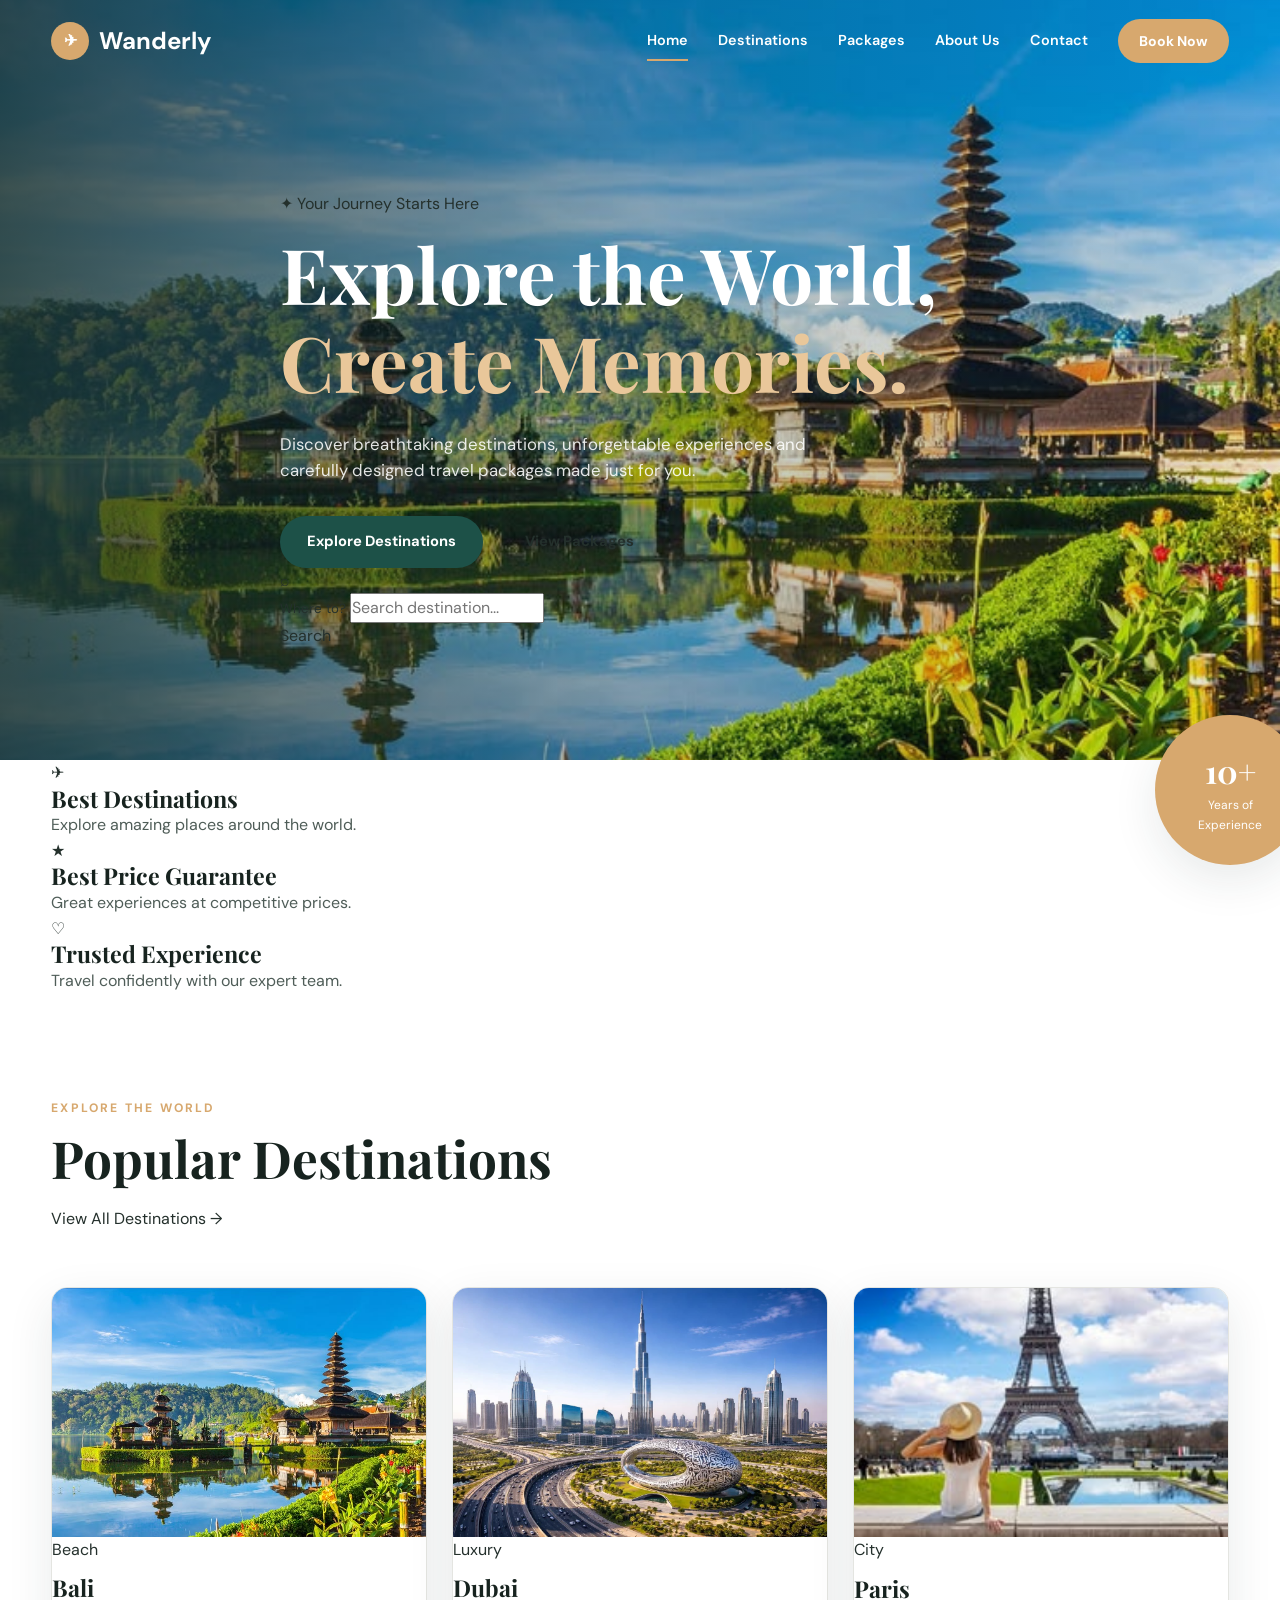
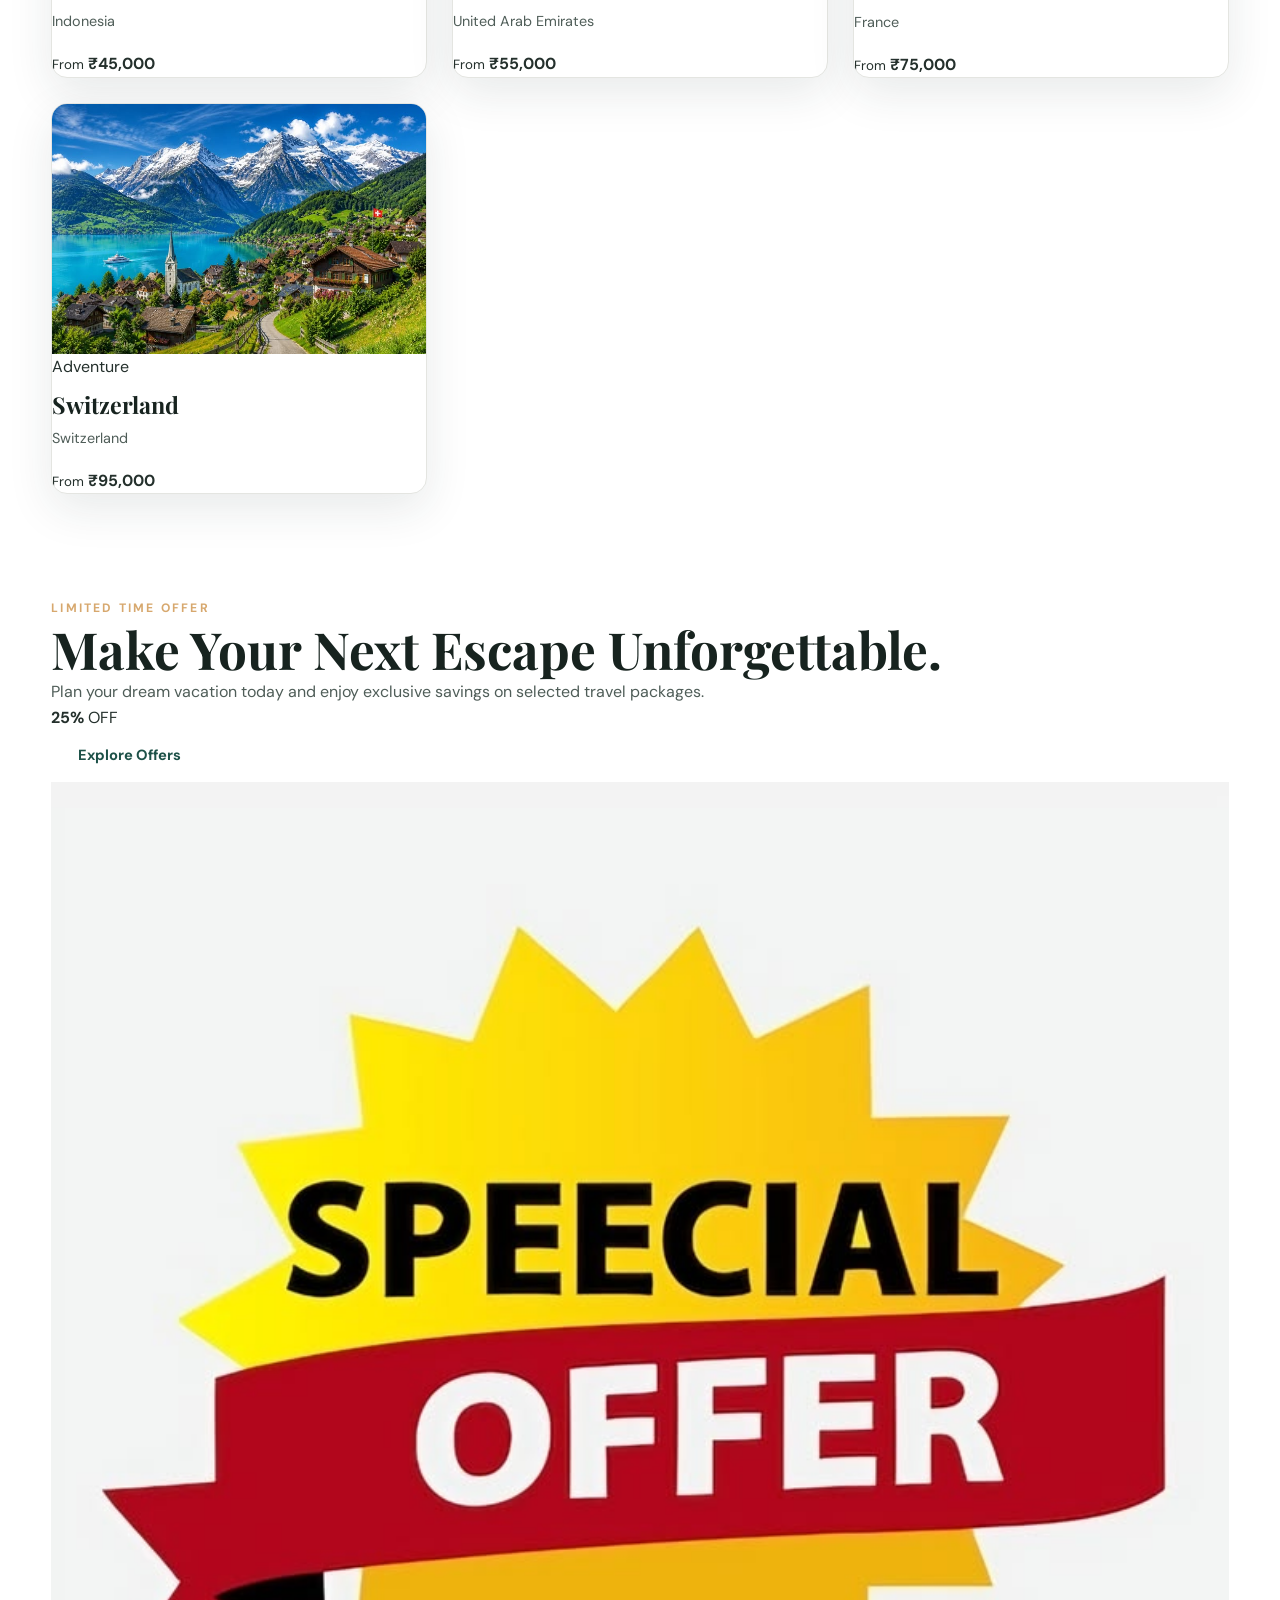
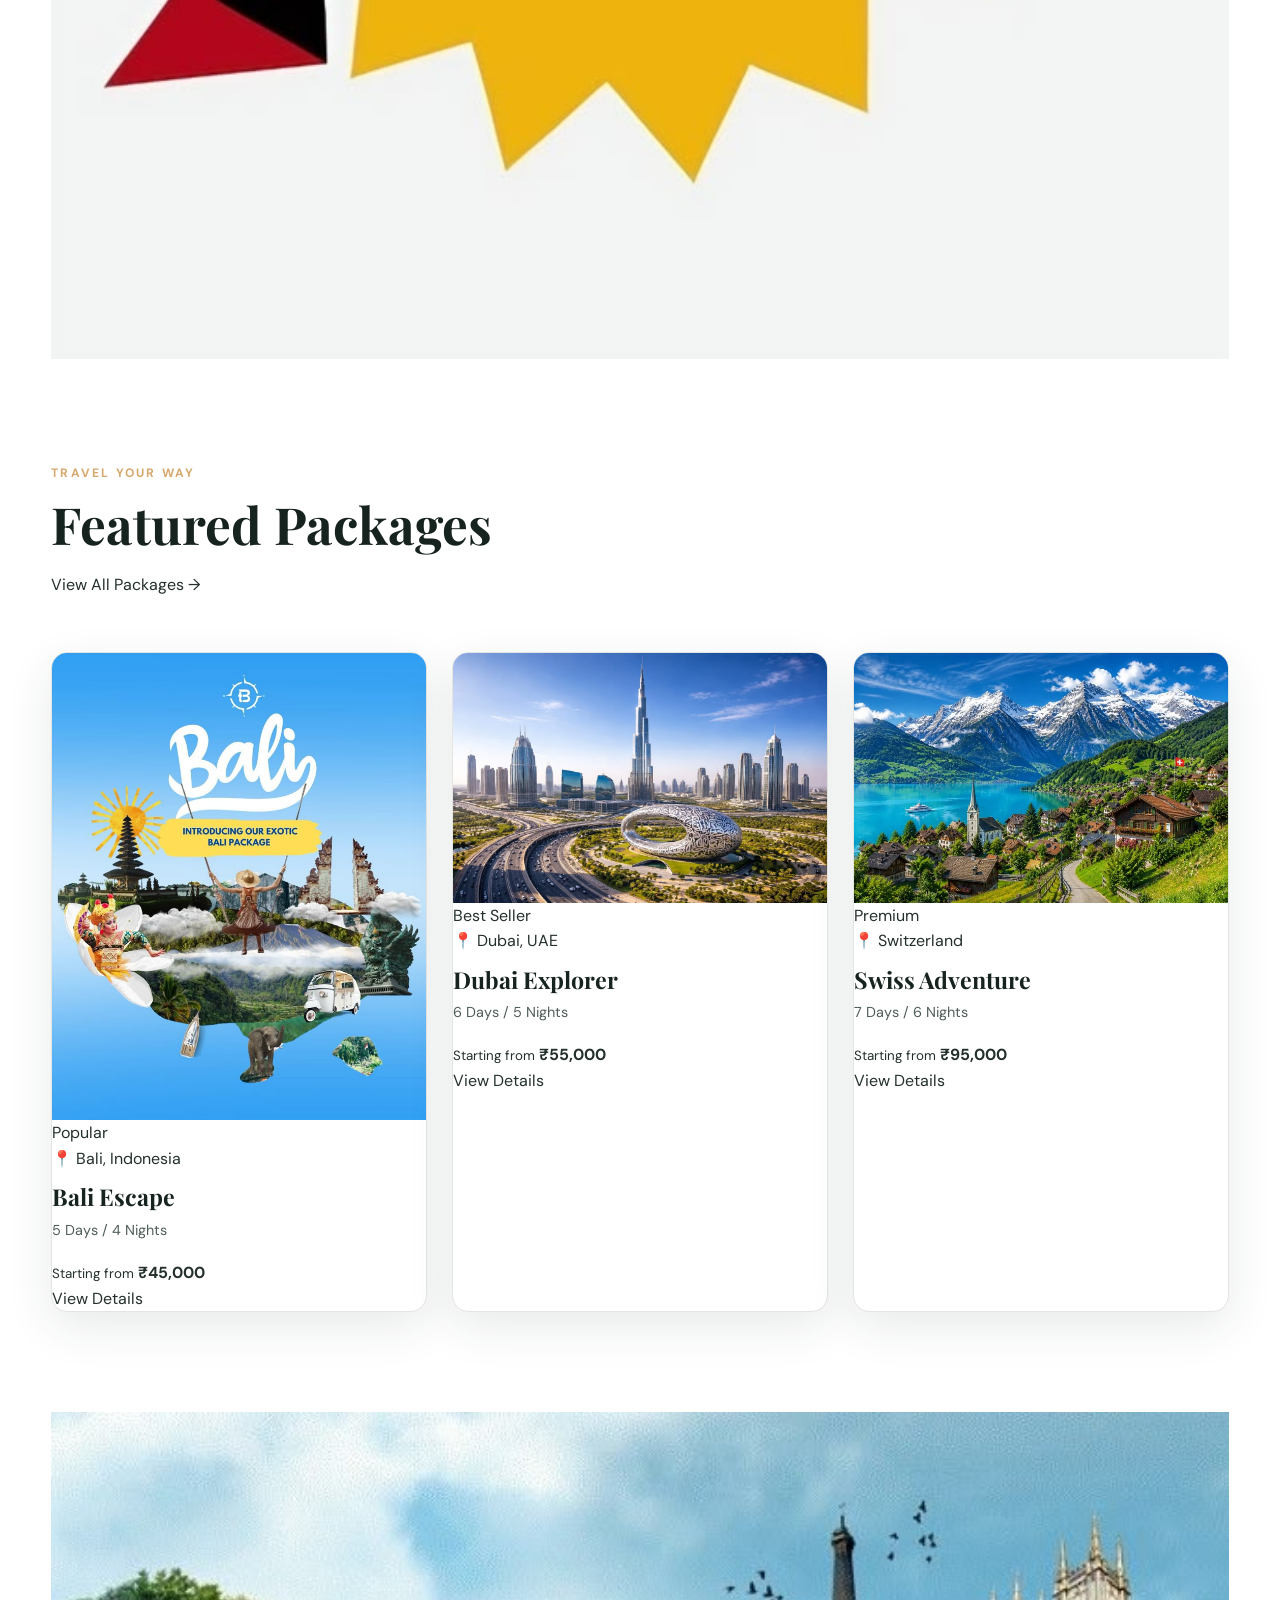
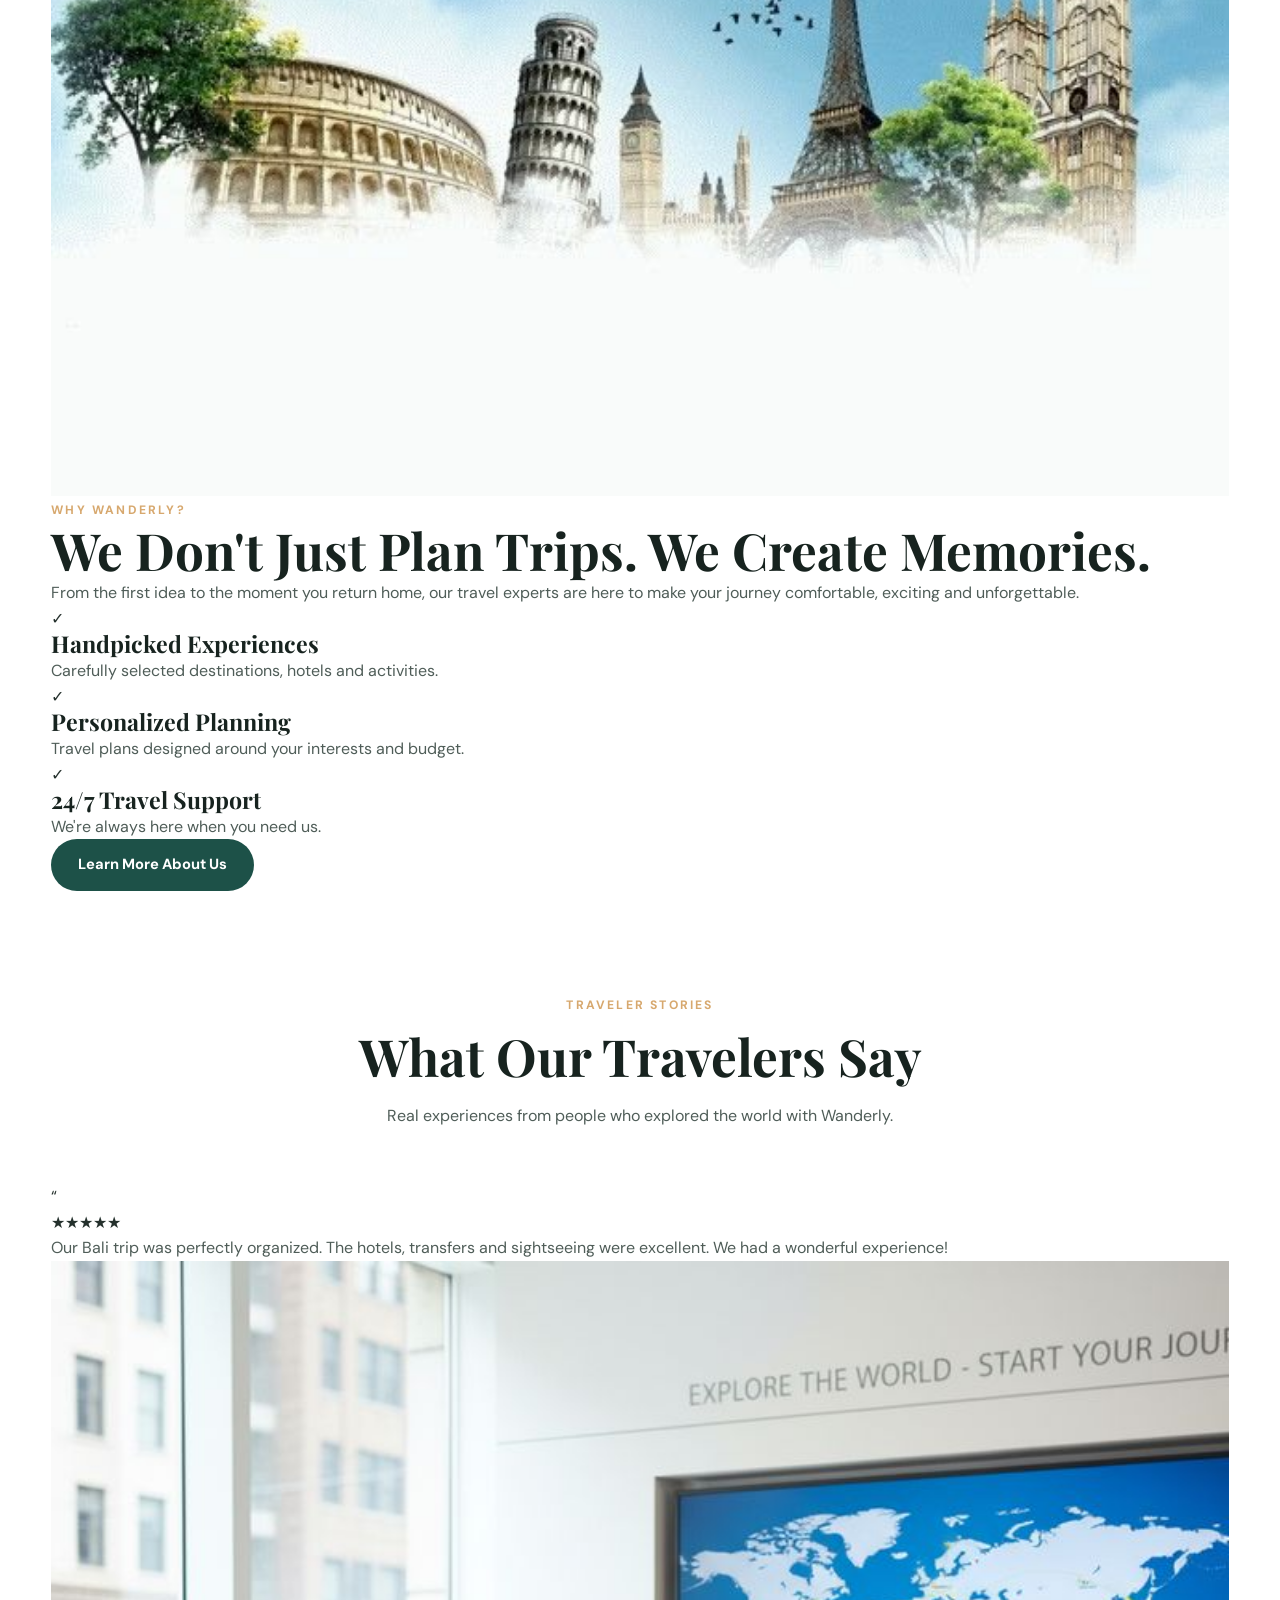
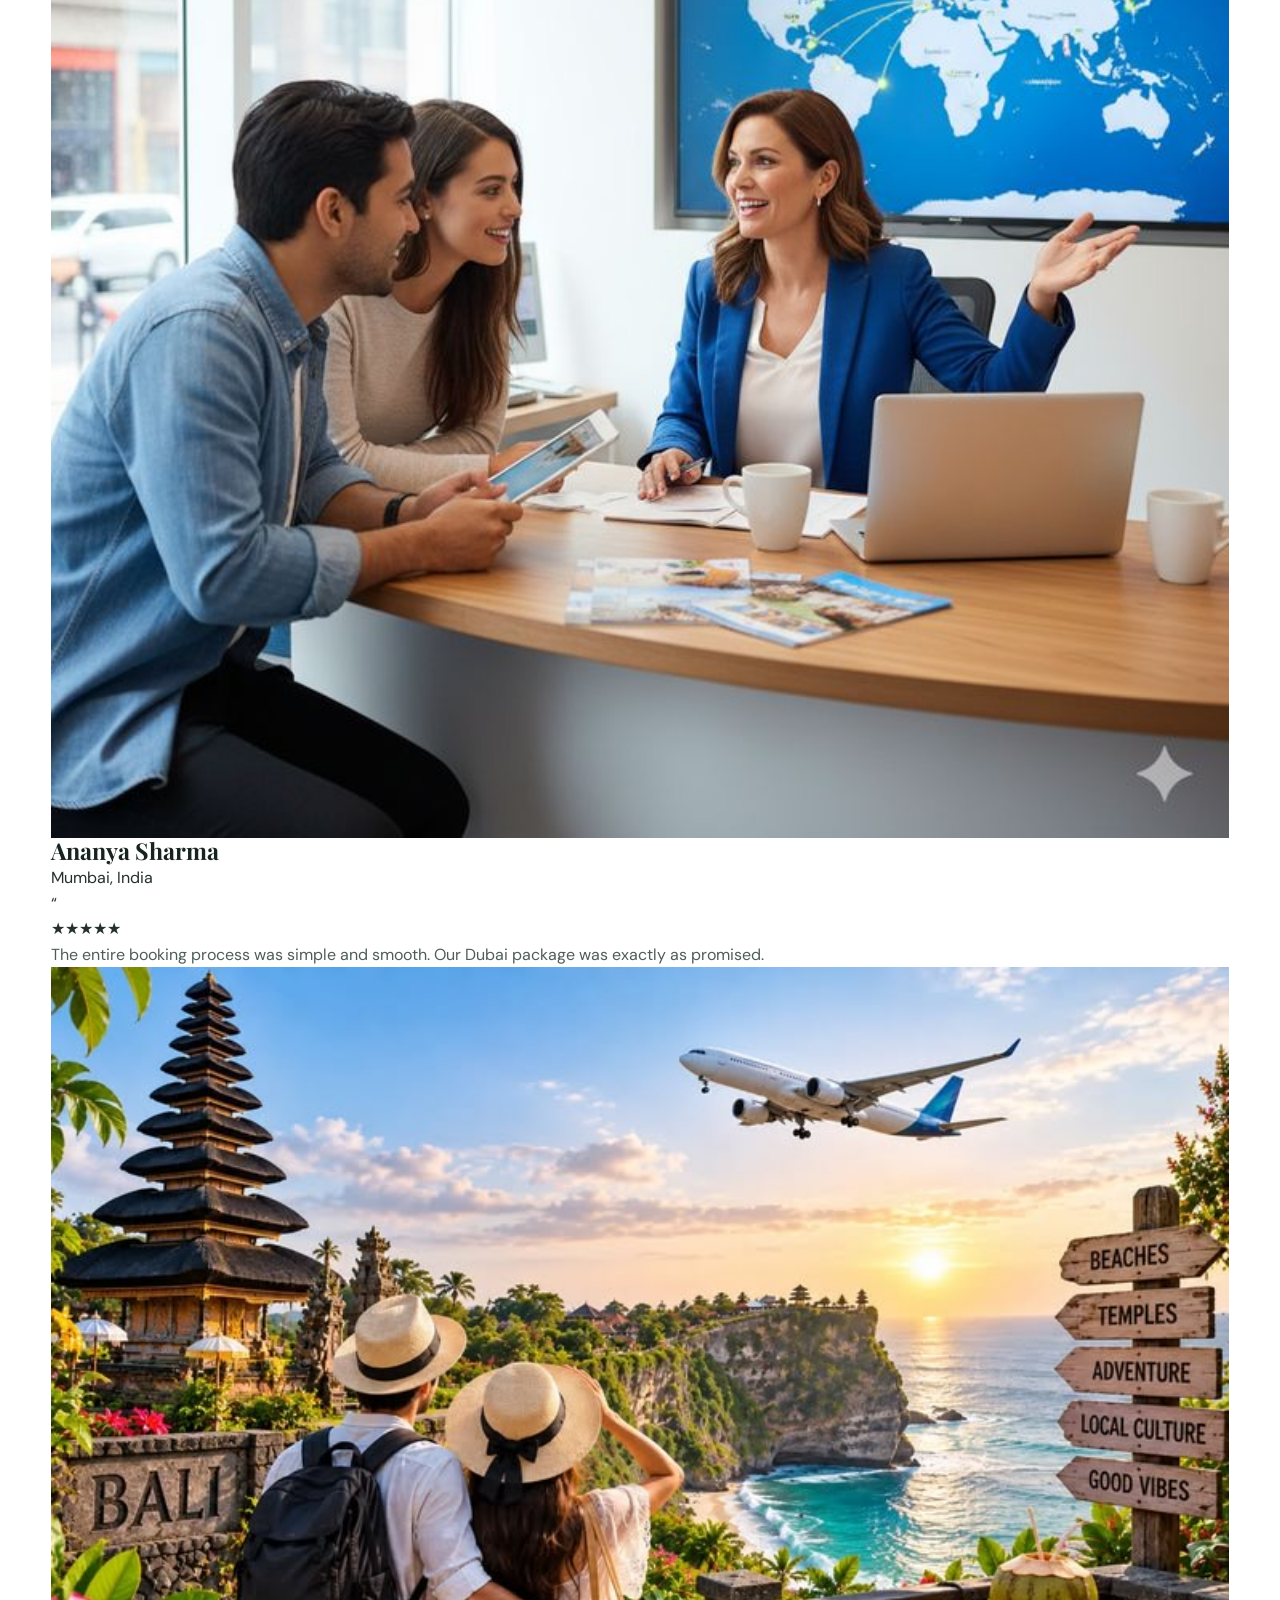
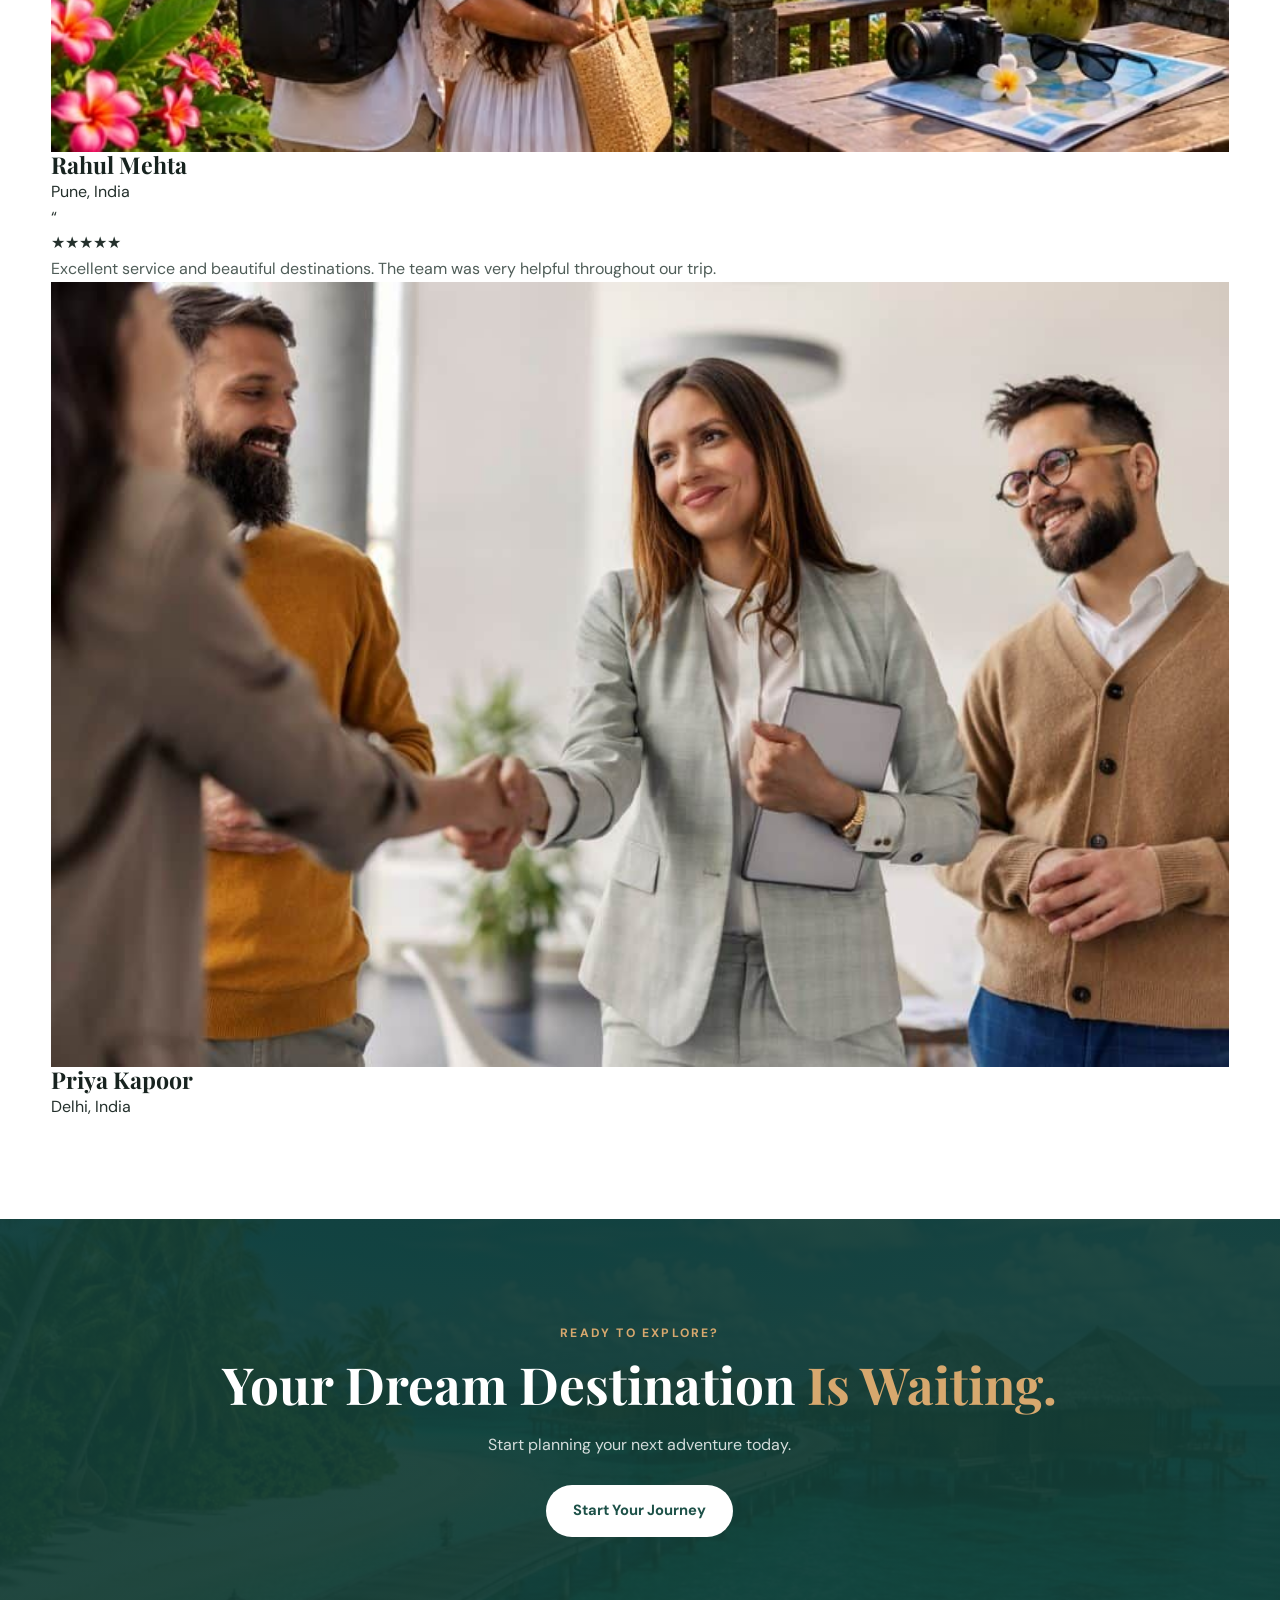
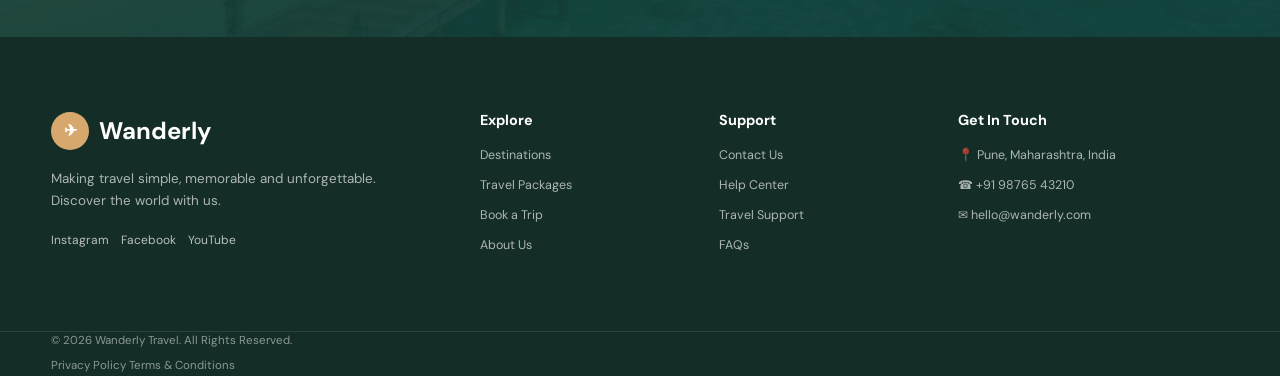
==== index.html @ 642d9f6b "Initial travel booking website" ====
<!DOCTYPE html>
<html lang="en">

<head>
    <meta charset="UTF-8">

    <meta name="viewport" content="width=device-width, initial-scale=1.0">

    <meta
        name="description"
        content="Explore beautiful destinations and book unforgettable travel experiences with Wanderly."
    >

    <title>Wanderly | Explore. Travel. Remember.</title>

    <!-- Google Font -->
    <link rel="preconnect" href="https://fonts.googleapis.com">

    <link
        href="https://fonts.googleapis.com/css2?family=DM+Sans:wght@400;500;600;700&family=Playfair+Display:wght@500;600;700&display=swap"
        rel="stylesheet"
    >

    <!-- CSS -->
    <link rel="stylesheet" href="css/style.css">
</head>

<body>

    <!-- ==========================================
         HEADER / NAVIGATION
    =========================================== -->

    <header class="header" id="header">

        <div class="container nav-container">

            <!-- Logo -->
            <a href="index.html" class="logo">
                <span class="logo-icon">✈</span>
                <span>Wanderly</span>
            </a>

            <!-- Navigation -->
            <nav class="navbar" id="navbar">

                <a href="index.html" class="nav-link active">
                    Home
                </a>

                <a href="destinations.html" class="nav-link">
                    Destinations
                </a>

                <a href="packages.html" class="nav-link">
                    Packages
                </a>

                <a href="about.html" class="nav-link">
                    About Us
                </a>

                <a href="contact.html" class="nav-link">
                    Contact
                </a>

                <a href="booking.html" class="nav-book-btn">
                    Book Now
                </a>

            </nav>

            <!-- Mobile Menu Button -->
            <button
                class="menu-toggle"
                id="menuToggle"
                aria-label="Open navigation menu"
                type="button"
            >
                <span></span>
                <span></span>
                <span></span>
            </button>

        </div>

    </header>


    <!-- ==========================================
         HERO SECTION
    =========================================== -->

    <main>

        <section class="hero">

            <div class="hero-overlay"></div>

            <div class="container hero-content">

                <span class="hero-tag">
                    ✦ Your Journey Starts Here
                </span>

                <h1>
                    Explore the World,
                    <span>Create Memories.</span>
                </h1>

                <p>
                    Discover breathtaking destinations, unforgettable
                    experiences and carefully designed travel packages
                    made just for you.
                </p>

                <div class="hero-buttons">

                    <a
                        href="destinations.html"
                        class="btn btn-primary"
                    >
                        Explore Destinations
                    </a>

                    <a
                        href="packages.html"
                        class="btn btn-outline"
                    >
                        View Packages
                    </a>

                </div>

                <!-- Hero Search -->
                <div class="hero-search">

                    <div class="search-item">

                        <span class="search-icon">⌕</span>

                        <div>
                            <small>Where to?</small>

                            <input
                                type="text"
                                id="heroSearch"
                                placeholder="Search destination..."
                            >
                        </div>

                    </div>

                    <a
                        href="destinations.html"
                        class="search-btn"
                    >
                        Search
                    </a>

                </div>

            </div>

        </section>


        <!-- ==========================================
             QUICK FEATURES
        =========================================== -->

        <section class="features-section">

            <div class="container features-grid">

                <div class="feature-card">

                    <div class="feature-icon">
                        ✈
                    </div>

                    <div>
                        <h3>Best Destinations</h3>

                        <p>
                            Explore amazing places around the world.
                        </p>
                    </div>

                </div>


                <div class="feature-card">

                    <div class="feature-icon">
                        ★
                    </div>

                    <div>
                        <h3>Best Price Guarantee</h3>

                        <p>
                            Great experiences at competitive prices.
                        </p>
                    </div>

                </div>


                <div class="feature-card">

                    <div class="feature-icon">
                        ♡
                    </div>

                    <div>
                        <h3>Trusted Experience</h3>

                        <p>
                            Travel confidently with our expert team.
                        </p>
                    </div>

                </div>

            </div>

        </section>


        <!-- ==========================================
             POPULAR DESTINATIONS
        =========================================== -->

        <section class="section destinations-section">

            <div class="container">

                <div class="section-heading">

                    <div>

                        <span class="section-tag">
                            EXPLORE THE WORLD
                        </span>

                        <h2>
                            Popular Destinations
                        </h2>

                    </div>

                    <a
                        href="destinations.html"
                        class="view-all"
                    >
                        View All Destinations →
                    </a>

                </div>


                <div class="destination-grid">

                    <!-- Bali -->

                    <article class="destination-card">

                        <div class="card-image">

                            <img
                                src="images/home-bali.jpg"
                                alt="Beautiful Bali destination"
                            >

                            <span class="destination-category">
                                Beach
                            </span>

                        </div>

                        <div class="destination-content">

                            <div>

                                <h3>Bali</h3>

                                <p>
                                    Indonesia
                                </p>

                            </div>

                            <div class="destination-price">

                                <small>From</small>

                                <strong>₹45,000</strong>

                            </div>

                        </div>

                    </article>


                    <!-- Dubai -->

                    <article class="destination-card">

                        <div class="card-image">

                            <img
                                src="images/home-dubai.jpg"
                                alt="Dubai skyline"
                            >

                            <span class="destination-category">
                                Luxury
                            </span>

                        </div>

                        <div class="destination-content">

                            <div>

                                <h3>Dubai</h3>

                                <p>
                                    United Arab Emirates
                                </p>

                            </div>

                            <div class="destination-price">

                                <small>From</small>

                                <strong>₹55,000</strong>

                            </div>

                        </div>

                    </article>


                    <!-- Paris -->

                    <article class="destination-card">

                        <div class="card-image">

                            <img
                                src="images/destination-paris.jpg"
                                alt="Paris Eiffel Tower"
                            >

                            <span class="destination-category">
                                City
                            </span>

                        </div>

                        <div class="destination-content">

                            <div>

                                <h3>Paris</h3>

                                <p>
                                    France
                                </p>

                            </div>

                            <div class="destination-price">

                                <small>From</small>

                                <strong>₹75,000</strong>

                            </div>

                        </div>

                    </article>


                    <!-- Switzerland -->

                    <article class="destination-card">

                        <div class="card-image">

                            <img
                                src="images/home-switzerland.jpg"
                                alt="Swiss Alps"
                            >

                            <span class="destination-category">
                                Adventure
                            </span>

                        </div>

                        <div class="destination-content">

                            <div>

                                <h3>Switzerland</h3>

                                <p>
                                    Switzerland
                                </p>

                            </div>

                            <div class="destination-price">

                                <small>From</small>

                                <strong>₹95,000</strong>

                            </div>

                        </div>

                    </article>

                </div>

            </div>

        </section>


        <!-- ==========================================
             SPECIAL OFFER
        =========================================== -->

        <section class="offer-section">

            <div class="container offer-container">

                <div class="offer-content">

                    <span class="section-tag">
                        LIMITED TIME OFFER
                    </span>

                    <h2>
                        Make Your Next
                        <span>Escape Unforgettable.</span>
                    </h2>

                    <p>
                        Plan your dream vacation today and enjoy
                        exclusive savings on selected travel packages.
                    </p>

                    <div class="offer-discount">
                        <strong>25%</strong>
                        <span>OFF</span>
                    </div>

                    <a
                        href="packages.html"
                        class="btn btn-light"
                    >
                        Explore Offers
                    </a>

                </div>

                <div class="offer-image">

                    <img
                        src="images/offer-banner.jpg"
                        alt="Special travel offer"
                    >

                </div>

            </div>

        </section>


        <!-- ==========================================
             POPULAR PACKAGES
        =========================================== -->

        <section class="section packages-section">

            <div class="container">

                <div class="section-heading">

                    <div>

                        <span class="section-tag">
                            TRAVEL YOUR WAY
                        </span>

                        <h2>
                            Featured Packages
                        </h2>

                    </div>

                    <a
                        href="packages.html"
                        class="view-all"
                    >
                        View All Packages →
                    </a>

                </div>


                <div class="package-grid">

                    <!-- Bali Package -->

                    <article class="package-card">

                        <div class="package-image">

                            <img
                                src="images/package-bali.jpg"
                                alt="Bali travel package"
                            >

                            <span class="package-badge">
                                Popular
                            </span>

                        </div>

                        <div class="package-content">

                            <div class="package-location">
                                📍 Bali, Indonesia
                            </div>

                            <h3>
                                Bali Escape
                            </h3>

                            <p>
                                5 Days / 4 Nights
                            </p>

                            <div class="package-bottom">

                                <div>

                                    <small>Starting from</small>

                                    <strong>
                                        ₹45,000
                                    </strong>

                                </div>

                                <a
                                    href="package-details.html?id=101"
                                    class="small-btn"
                                >
                                    View Details
                                </a>

                            </div>

                        </div>

                    </article>


                    <!-- Dubai Package -->

                    <article class="package-card">

                        <div class="package-image">

                            <img
                                src="images/home-dubai.jpg"
                                alt="Dubai travel package"
                            >

                            <span class="package-badge">
                                Best Seller
                            </span>

                        </div>

                        <div class="package-content">

                            <div class="package-location">
                                📍 Dubai, UAE
                            </div>

                            <h3>
                                Dubai Explorer
                            </h3>

                            <p>
                                6 Days / 5 Nights
                            </p>

                            <div class="package-bottom">

                                <div>

                                    <small>Starting from</small>

                                    <strong>
                                        ₹55,000
                                    </strong>

                                </div>

                                <a
                                    href="package-details.html?id=102"
                                    class="small-btn"
                                >
                                    View Details
                                </a>

                            </div>

                        </div>

                    </article>


                    <!-- Switzerland Package -->

                    <article class="package-card">

                        <div class="package-image">

                            <img
                                src="images/home-switzerland.jpg"
                                alt="Switzerland travel package"
                            >

                            <span class="package-badge">
                                Premium
                            </span>

                        </div>

                        <div class="package-content">

                            <div class="package-location">
                                📍 Switzerland
                            </div>

                            <h3>
                                Swiss Adventure
                            </h3>

                            <p>
                                7 Days / 6 Nights
                            </p>

                            <div class="package-bottom">

                                <div>

                                    <small>Starting from</small>

                                    <strong>
                                        ₹95,000
                                    </strong>

                                </div>

                                <a
                                    href="package-details.html?id=103"
                                    class="small-btn"
                                >
                                    View Details
                                </a>

                            </div>

                        </div>

                    </article>

                </div>

            </div>

        </section>


        <!-- ==========================================
             WHY CHOOSE US
        =========================================== -->

        <section class="why-section">

            <div class="container why-grid">

                <div class="why-image">

                    <img
                        src="images/about-travel.jpg"
                        alt="Travel planning"
                    >

                    <div class="experience-badge">

                        <strong>10+</strong>

                        <span>
                            Years of<br>
                            Experience
                        </span>

                    </div>

                </div>


                <div class="why-content">

                    <span class="section-tag">
                        WHY WANDERLY?
                    </span>

                    <h2>
                        We Don't Just Plan Trips.
                        <span>We Create Memories.</span>
                    </h2>

                    <p>
                        From the first idea to the moment you return
                        home, our travel experts are here to make your
                        journey comfortable, exciting and unforgettable.
                    </p>


                    <div class="why-list">

                        <div class="why-item">

                            <span>✓</span>

                            <div>

                                <h3>
                                    Handpicked Experiences
                                </h3>

                                <p>
                                    Carefully selected destinations,
                                    hotels and activities.
                                </p>

                            </div>

                        </div>


                        <div class="why-item">

                            <span>✓</span>

                            <div>

                                <h3>
                                    Personalized Planning
                                </h3>

                                <p>
                                    Travel plans designed around
                                    your interests and budget.
                                </p>

                            </div>

                        </div>


                        <div class="why-item">

                            <span>✓</span>

                            <div>

                                <h3>
                                    24/7 Travel Support
                                </h3>

                                <p>
                                    We're always here when you need us.
                                </p>

                            </div>

                        </div>

                    </div>

                    <a
                        href="about.html"
                        class="btn btn-primary"
                    >
                        Learn More About Us
                    </a>

                </div>

            </div>

        </section>


        <!-- ==========================================
             TESTIMONIALS
        =========================================== -->

        <section class="section testimonials-section">

            <div class="container">

                <div class="section-heading centered">

                    <span class="section-tag">
                        TRAVELER STORIES
                    </span>

                    <h2>
                        What Our Travelers Say
                    </h2>

                    <p>
                        Real experiences from people who explored
                        the world with Wanderly.
                    </p>

                </div>


                <div class="testimonial-grid">

                    <!-- Testimonial 1 -->

                    <article class="testimonial-card">

                        <div class="quote">
                            “
                        </div>

                        <div class="stars">
                            ★★★★★
                        </div>

                        <p>
                            Our Bali trip was perfectly organized.
                            The hotels, transfers and sightseeing
                            were excellent. We had a wonderful
                            experience!
                        </p>

                        <div class="traveler">

                            <img
                                src="images/testimonial-1.jpg"
                                alt="Traveler"
                            >

                            <div>

                                <h3>
                                    Ananya Sharma
                                </h3>

                                <span>
                                    Mumbai, India
                                </span>

                            </div>

                        </div>

                    </article>


                    <!-- Testimonial 2 -->

                    <article class="testimonial-card">

                        <div class="quote">
                            “
                        </div>

                        <div class="stars">
                            ★★★★★
                        </div>

                        <p>
                            The entire booking process was simple
                            and smooth. Our Dubai package was exactly
                            as promised.
                        </p>

                        <div class="traveler">

                            <img
                                src="images/testimonial-2.jpg"
                                alt="Traveler"
                            >

                            <div>

                                <h3>
                                    Rahul Mehta
                                </h3>

                                <span>
                                    Pune, India
                                </span>

                            </div>

                        </div>

                    </article>


                    <!-- Testimonial 3 -->

                    <article class="testimonial-card">

                        <div class="quote">
                            “
                        </div>

                        <div class="stars">
                            ★★★★★
                        </div>

                        <p>
                            Excellent service and beautiful
                            destinations. The team was very helpful
                            throughout our trip.
                        </p>

                        <div class="traveler">

                            <img
                                src="images/testimonial-3.jpg"
                                alt="Traveler"
                            >

                            <div>

                                <h3>
                                    Priya Kapoor
                                </h3>

                                <span>
                                    Delhi, India
                                </span>

                            </div>

                        </div>

                    </article>

                </div>

            </div>

        </section>


        <!-- ==========================================
             CTA
        =========================================== -->

        <section class="cta-section">

            <div class="container cta-content">

                <span class="section-tag">
                    READY TO EXPLORE?
                </span>

                <h2>
                    Your Dream Destination
                    <span>Is Waiting.</span>
                </h2>

                <p>
                    Start planning your next adventure today.
                </p>

                <a
                    href="booking.html"
                    class="btn btn-light"
                >
                    Start Your Journey
                </a>

            </div>

        </section>

    </main>


    <!-- ==========================================
         FOOTER
    =========================================== -->

    <footer class="footer">

        <div class="container footer-grid">

            <!-- Brand -->

            <div class="footer-brand">

                <a
                    href="index.html"
                    class="logo footer-logo"
                >
                    <span class="logo-icon">✈</span>
                    <span>Wanderly</span>
                </a>

                <p>
                    Making travel simple, memorable and
                    unforgettable. Discover the world with us.
                </p>

                <div class="social-links">

                    <a href="#" aria-label="Instagram">
                        Instagram
                    </a>

                    <a href="#" aria-label="Facebook">
                        Facebook
                    </a>

                    <a href="#" aria-label="YouTube">
                        YouTube
                    </a>

                </div>

            </div>


            <!-- Quick Links -->

            <div class="footer-column">

                <h3>
                    Explore
                </h3>

                <a href="destinations.html">
                    Destinations
                </a>

                <a href="packages.html">
                    Travel Packages
                </a>

                <a href="booking.html">
                    Book a Trip
                </a>

                <a href="about.html">
                    About Us
                </a>

            </div>


            <!-- Support -->

            <div class="footer-column">

                <h3>
                    Support
                </h3>

                <a href="contact.html">
                    Contact Us
                </a>

                <a href="contact.html">
                    Help Center
                </a>

                <a href="contact.html">
                    Travel Support
                </a>

                <a href="contact.html">
                    FAQs
                </a>

            </div>


            <!-- Contact -->

            <div class="footer-column">

                <h3>
                    Get In Touch
                </h3>

                <p>
                    📍 Pune, Maharashtra, India
                </p>

                <p>
                    ☎ +91 98765 43210
                </p>

                <p>
                    ✉ hello@wanderly.com
                </p>

            </div>

        </div>


        <div class="footer-bottom">

            <div class="container">

                <p>
                    © 2026 Wanderly Travel. All Rights Reserved.
                </p>

                <div>

                    <a href="#">
                        Privacy Policy
                    </a>

                    <a href="#">
                        Terms & Conditions
                    </a>

                </div>

            </div>

        </div>

    </footer>


    <!-- JavaScript -->
    <script src="js/data.js"></script>
    <script src="js/script.js"></script>

</body>

</html>
---- css/style.css ----
/* =========================================================
   WANDERLY TRAVEL WEBSITE
   MAIN STYLESHEET
========================================================= */


/* =========================================================
   01. RESET
========================================================= */

* {
    margin: 0;
    padding: 0;
    box-sizing: border-box;
}


html {
    scroll-behavior: smooth;
}


body {
    font-family: "DM Sans", sans-serif;
    background: #ffffff;
    color: #24302c;
    line-height: 1.6;
    overflow-x: hidden;
}


img {
    width: 100%;
    display: block;
    object-fit: cover;
}


a {
    color: inherit;
    text-decoration: none;
}


button,
input,
select,
textarea {
    font: inherit;
}


button {
    cursor: pointer;
}


ul {
    list-style: none;
}


::selection {
    background: #d7a86e;
    color: #ffffff;
}


/* =========================================================
   02. VARIABLES
========================================================= */

:root {

    --primary: #1d5148;

    --primary-dark: #123d36;

    --secondary: #d7a86e;

    --accent: #e9c79a;

    --dark: #17231f;

    --text: #4f5d58;

    --muted: #78837f;

    --light: #f5f2ec;

    --cream: #faf8f3;

    --white: #ffffff;

    --border: #e4e5e1;

    --danger: #c74b4b;

    --success: #3f8c68;

    --shadow:
        0 15px 45px rgba(28, 52, 45, 0.10);

    --shadow-hover:
        0 22px 55px rgba(28, 52, 45, 0.17);

    --radius: 16px;

    --radius-small: 10px;

    --container: 1180px;

}


/* =========================================================
   03. COMMON CONTAINER
========================================================= */

.container {
    width: min(92%, var(--container));
    margin: 0 auto;
}


.section {
    padding: 100px 0;
}


/* =========================================================
   04. TYPOGRAPHY
========================================================= */

h1,
h2,
h3,
h4 {
    font-family: "Playfair Display", serif;
    color: var(--dark);
    line-height: 1.15;
}


h1 {
    font-size: clamp(2.8rem, 6vw, 5.4rem);
}


h2 {
    font-size: clamp(2.1rem, 4vw, 3.6rem);
}


h3 {
    font-size: 1.45rem;
}


p {
    color: var(--text);
}


.section-heading {
    margin-bottom: 55px;
}


.section-heading.centered {
    max-width: 760px;
    margin-left: auto;
    margin-right: auto;
    text-align: center;
}


.section-heading h2 {
    margin: 10px 0 18px;
}


.section-heading p {
    max-width: 650px;
    margin: 0 auto;
}


.section-tag {
    display: inline-block;
    color: var(--secondary);
    font-size: 0.76rem;
    font-weight: 700;
    letter-spacing: 2.2px;
    text-transform: uppercase;
}


/* =========================================================
   05. BUTTONS
========================================================= */

.btn {
    display: inline-flex;
    align-items: center;
    justify-content: center;
    gap: 10px;

    min-height: 50px;
    padding: 13px 26px;

    border: 1px solid transparent;
    border-radius: 50px;

    font-weight: 700;
    font-size: 0.92rem;

    transition:
        transform 0.3s ease,
        background 0.3s ease,
        color 0.3s ease,
        box-shadow 0.3s ease;
}


.btn:hover {
    transform: translateY(-3px);
}


.btn-primary {
    background: var(--primary);
    color: var(--white);
}


.btn-primary:hover {
    background: var(--primary-dark);
    box-shadow: var(--shadow);
}


.btn-light {
    background: var(--white);
    color: var(--primary);
}


.btn-light:hover {
    background: var(--accent);
    color: var(--dark);
}


/* =========================================================
   06. HEADER
========================================================= */

.header {
    position: absolute;
    top: 0;
    left: 0;

    width: 100%;

    z-index: 1000;

    background: transparent;

    transition:
        background 0.3s ease,
        box-shadow 0.3s ease;
}


.header.scrolled {
    position: fixed;

    background: rgba(255, 255, 255, 0.97);

    box-shadow:
        0 5px 25px rgba(0, 0, 0, 0.08);
}


.nav-container {
    min-height: 82px;

    display: flex;
    align-items: center;
    justify-content: space-between;
}


.logo {
    display: flex;
    align-items: center;
    gap: 10px;

    font-size: 1.5rem;
    font-weight: 700;

    color: var(--white);
}


.header.scrolled .logo {
    color: var(--primary);
}


.logo-icon {
    width: 38px;
    height: 38px;

    display: grid;
    place-items: center;

    background: var(--secondary);
    color: var(--white);

    border-radius: 50%;

    font-size: 1rem;
}


.navbar {
    display: flex;
    align-items: center;
    gap: 30px;
}


.nav-link {
    position: relative;

    color: var(--white);

    font-size: 0.9rem;
    font-weight: 600;

    transition: color 0.3s ease;
}


.header.scrolled .nav-link {
    color: var(--dark);
}


.nav-link::after {
    content: "";

    position: absolute;
    left: 0;
    bottom: -8px;

    width: 0;
    height: 2px;

    background: var(--secondary);

    transition: width 0.3s ease;
}


.nav-link:hover::after,
.nav-link.active::after {
    width: 100%;
}


.nav-book-btn {
    padding: 11px 21px;

    background: var(--secondary);
    color: var(--white);

    border-radius: 50px;

    font-size: 0.88rem;
    font-weight: 700;

    transition:
        transform 0.3s ease,
        background 0.3s ease;
}


.nav-book-btn:hover {
    transform: translateY(-2px);
    background: #c8955c;
}


.menu-toggle {
    display: none;

    width: 44px;
    height: 44px;

    border: none;
    background: transparent;

    flex-direction: column;
    align-items: center;
    justify-content: center;
    gap: 5px;
}


.menu-toggle span {
    width: 25px;
    height: 2px;

    background: var(--white);

    transition:
        transform 0.3s ease,
        opacity 0.3s ease;
}


.header.scrolled .menu-toggle span {
    background: var(--dark);
}


/* =========================================================
   07. HERO
========================================================= */

.hero {
    min-height: 760px;

    position: relative;

    display: flex;
    align-items: center;

    background:
        linear-gradient(
            90deg,
            rgba(13, 37, 31, 0.78),
            rgba(13, 37, 31, 0.28),
            rgba(13, 37, 31, 0.08)
        ),
        url("../images/home-bali.jpg")
        center / cover no-repeat;
}


.hero-content {
    max-width: 720px;
    padding-top: 80px;
}


.hero h1 {
    color: var(--white);
    margin: 12px 0 25px;
}


.hero h1 span {
    color: var(--accent);
}


.hero p {
    max-width: 590px;

    color: rgba(255, 255, 255, 0.88);

    font-size: 1.05rem;

    margin-bottom: 32px;
}


.hero-buttons {
    display: flex;
    flex-wrap: wrap;
    gap: 15px;
}


/* =========================================================
   08. PAGE HERO
========================================================= */

.page-hero {
    min-height: 500px;

    position: relative;

    display: flex;
    align-items: center;

    background:
        linear-gradient(
            90deg,
            rgba(13, 37, 31, 0.78),
            rgba(13, 37, 31, 0.30)
        ),
        url("../images/home-switzerland.jpg")
        center / cover no-repeat;
}


.page-hero-overlay {
    position: absolute;
    inset: 0;

    background:
        linear-gradient(
            90deg,
            rgba(16, 46, 40, 0.48),
            transparent
        );
}


.page-hero-content {
    position: relative;
    z-index: 2;

    padding-top: 70px;

    color: var(--white);
}


.page-hero h1 {
    color: var(--white);

    font-size: clamp(2.6rem, 6vw, 4.5rem);

    margin: 12px 0 20px;
}


.page-hero p {
    max-width: 650px;

    color: rgba(255, 255, 255, 0.9);

    font-size: 1.05rem;
}


.breadcrumb {
    display: flex;
    align-items: center;
    gap: 10px;

    margin-top: 28px;

    color: rgba(255, 255, 255, 0.75);

    font-size: 0.88rem;
}


.breadcrumb a:hover {
    color: var(--accent);
}


/* =========================================================
   09. DESTINATION / PACKAGE GRIDS
========================================================= */

.destination-grid,
.package-grid {
    display: grid;

    grid-template-columns:
        repeat(3, minmax(0, 1fr));

    gap: 25px;
}


.destination-card,
.package-card {
    overflow: hidden;

    background: var(--white);

    border: 1px solid var(--border);

    border-radius: var(--radius);

    box-shadow: var(--shadow);

    transition:
        transform 0.35s ease,
        box-shadow 0.35s ease;
}


.destination-card:hover,
.package-card:hover {
    transform: translateY(-8px);

    box-shadow: var(--shadow-hover);
}


.destination-card-image,
.package-card-image {
    height: 250px;

    position: relative;

    overflow: hidden;
}


.destination-card-image img,
.package-card-image img {
    height: 100%;

    transition: transform 0.5s ease;
}


.destination-card:hover img,
.package-card:hover img {
    transform: scale(1.06);
}


.destination-card-content,
.package-card-content {
    padding: 24px;
}


.card-category {
    display: inline-block;

    padding: 5px 11px;

    border-radius: 50px;

    background: #edf3f0;

    color: var(--primary);

    font-size: 0.72rem;
    font-weight: 700;

    text-transform: uppercase;
    letter-spacing: 0.7px;
}


.destination-card h3,
.package-card h3 {
    margin: 13px 0 8px;
}


.destination-card p,
.package-card p {
    font-size: 0.9rem;

    margin-bottom: 18px;
}


.card-bottom {
    display: flex;
    align-items: center;
    justify-content: space-between;

    padding-top: 16px;

    border-top: 1px solid var(--border);
}


.card-price {
    color: var(--primary);

    font-size: 1.15rem;
    font-weight: 700;
}


.card-price small {
    color: var(--muted);

    font-size: 0.72rem;
    font-weight: 400;
}


.card-link {
    color: var(--primary);

    font-size: 0.85rem;
    font-weight: 700;
}


.card-link:hover {
    color: var(--secondary);
}


/* =========================================================
   10. FILTER PANEL
========================================================= */

.filter-panel {
    display: grid;

    grid-template-columns:
        2fr repeat(3, 1fr) auto;

    gap: 14px;

    align-items: end;

    padding: 20px;

    margin-bottom: 25px;

    background: var(--cream);

    border: 1px solid var(--border);

    border-radius: var(--radius);
}


.filter-search {
    height: 50px;

    display: flex;
    align-items: center;
    gap: 10px;

    padding: 0 15px;

    background: var(--white);

    border: 1px solid var(--border);

    border-radius: 9px;
}


.filter-search input {
    width: 100%;

    border: none;
    outline: none;

    color: var(--dark);

    background: transparent;
}


.filter-group {
    display: flex;
    flex-direction: column;
    gap: 6px;
}


.filter-group label {
    font-size: 0.75rem;

    color: var(--text);

    font-weight: 700;
}


.filter-group select,
.filter-search {
    min-height: 50px;
}


.filter-group select {
    width: 100%;

    padding: 0 12px;

    background: var(--white);

    border: 1px solid var(--border);

    border-radius: 9px;

    outline: none;

    color: var(--text);

    cursor: pointer;
}


.filter-group select:focus,
.filter-search:focus-within {
    border-color: var(--secondary);
}


.filter-reset {
    min-height: 50px;

    padding: 0 18px;

    background: transparent;

    border: 1px solid var(--primary);

    border-radius: 9px;

    color: var(--primary);

    font-weight: 700;
}


.filter-reset:hover {
    background: var(--primary);
    color: var(--white);
}


.results-header {
    display: flex;
    justify-content: flex-end;

    margin-bottom: 22px;
}


.results-header p {
    color: var(--muted);

    font-size: 0.86rem;
}


.no-results {
    text-align: center;

    padding: 70px 20px;
}


.no-results-icon {
    font-size: 2.5rem;

    margin-bottom: 10px;
}


.no-results h3 {
    margin-bottom: 8px;
}


.no-results p {
    margin-bottom: 20px;
}


/* =========================================================
   11. INSPIRATION
========================================================= */

.inspiration-section {
    padding: 100px 0;

    background: var(--cream);
}


.inspiration-grid {
    display: grid;

    grid-template-columns:
        0.9fr 1.1fr;

    gap: 70px;

    align-items: center;
}


.inspiration-content h2 {
    margin: 10px 0 20px;
}


.inspiration-content h2 span,
.why-us-content h2 span,
.about-story-content h2 span,
.cta-content h2 span {
    color: var(--secondary);
}


.inspiration-content p {
    margin-bottom: 16px;
}


.inspiration-content .btn {
    margin-top: 15px;
}


.inspiration-images {
    position: relative;

    min-height: 500px;
}


.inspiration-image {
    position: absolute;

    overflow: hidden;

    border-radius: var(--radius);

    box-shadow: var(--shadow);
}


.inspiration-image.large {
    width: 72%;
    height: 400px;

    top: 0;
    left: 0;
}


.inspiration-image.small {
    width: 48%;
    height: 280px;

    right: 0;
    bottom: 0;

    border: 10px solid var(--cream);
}


.inspiration-image img {
    height: 100%;
}


/* =========================================================
   12. PACKAGE OFFER
========================================================= */

.package-offer-section {
    padding: 0 0 100px;
}


.package-offer {
    min-height: 380px;

    display: grid;

    grid-template-columns:
        1fr 0.8fr;

    overflow: hidden;

    border-radius: 22px;

    background: var(--primary);
}


.package-offer-content {
    padding: 60px;

    display: flex;
    flex-direction: column;
    align-items: flex-start;
    justify-content: center;
}


.package-offer-content h2 {
    color: var(--white);

    margin: 10px 0 18px;
}


.package-offer-content h2 span {
    color: var(--accent);
}


.package-offer-content p {
    max-width: 500px;

    color: rgba(255, 255, 255, 0.8);

    margin-bottom: 25px;
}


.package-offer-image {
    min-height: 380px;
}


.package-offer-image img {
    height: 100%;
}


/* =========================================================
   13. CTA
========================================================= */

.cta-section {
    padding: 100px 20px;

    background:
        linear-gradient(
            rgba(19, 61, 54, 0.94),
            rgba(19, 61, 54, 0.94)
        ),
        url("../images/home-maldives.jpg")
        center / cover;
}


.cta-content {
    text-align: center;
}


.cta-content h2 {
    color: var(--white);

    margin: 10px 0 18px;
}


.cta-content p {
    max-width: 650px;

    margin: 0 auto 28px;

    color: rgba(255, 255, 255, 0.82);
}


/* =========================================================
   14. PACKAGE DETAILS HERO
========================================================= */

.package-details-hero {
    min-height: 600px;

    position: relative;

    display: flex;
    align-items: flex-end;

    overflow: hidden;
}


.package-details-hero-image {
    position: absolute;
    inset: 0;

    background:
        center / cover no-repeat;
}


.package-details-hero-overlay {
    position: absolute;
    inset: 0;

    background:
        linear-gradient(
            to top,
            rgba(10, 29, 25, 0.88),
            rgba(10, 29, 25, 0.12)
        );
}


.package-details-hero-content {
    position: relative;
    z-index: 2;

    padding-bottom: 65px;
}


.package-details-hero-content h1 {
    color: var(--white);

    margin: 12px 0 20px;
}


.package-details-category {
    display: inline-block;

    padding: 6px 13px;

    border-radius: 50px;

    background: var(--secondary);

    color: var(--white);

    font-size: 0.75rem;
    font-weight: 700;
}


.package-quick-info {
    display: flex;
    flex-wrap: wrap;
    gap: 25px;

    color: rgba(255, 255, 255, 0.9);

    font-size: 0.9rem;
}


.package-details-grid {
    display: grid;

    grid-template-columns:
        1fr 360px;

    gap: 55px;

    align-items: start;
}


.details-block {
    margin-bottom: 65px;
}


.details-block h2 {
    margin: 10px 0 18px;
}


.details-block > p {
    max-width: 800px;
}


/* =========================================================
   15. GALLERY
========================================================= */

.package-gallery {
    display: grid;

    grid-template-columns:
        repeat(3, 1fr);

    gap: 12px;

    margin-top: 25px;
}


.package-gallery-item {
    height: 190px;

    overflow: hidden;

    border-radius: 12px;

    cursor: pointer;
}


.package-gallery-item:first-child {
    grid-column: span 2;

    height: 300px;
}


.package-gallery-item img {
    height: 100%;

    transition: transform 0.4s ease;
}


.package-gallery-item:hover img {
    transform: scale(1.06);
}


/* =========================================================
   16. LIGHTBOX
========================================================= */

.gallery-lightbox {
    position: fixed;
    inset: 0;

    z-index: 2000;

    display: flex;
    align-items: center;
    justify-content: center;

    padding: 50px;

    background: rgba(8, 18, 15, 0.95);
}


.gallery-lightbox[hidden] {
    display: none;
}


.gallery-lightbox img {
    max-width: 900px;
    max-height: 80vh;

    width: auto;

    border-radius: 12px;
}


.lightbox-close,
.lightbox-prev,
.lightbox-next {
    position: absolute;

    width: 45px;
    height: 45px;

    display: grid;
    place-items: center;

    border: none;

    background: rgba(255, 255, 255, 0.12);

    color: var(--white);

    border-radius: 50%;

    font-size: 1.8rem;
}


.lightbox-close {
    top: 25px;
    right: 30px;
}


.lightbox-prev {
    left: 30px;
}


.lightbox-next {
    right: 30px;
}


.lightbox-close:hover,
.lightbox-prev:hover,
.lightbox-next:hover {
    background: var(--secondary);
}


/* =========================================================
   17. ITINERARY
========================================================= */

.itinerary {
    margin-top: 25px;
}


.itinerary-item {
    position: relative;

    display: grid;

    grid-template-columns: 80px 1fr;

    gap: 25px;

    padding-bottom: 35px;
}


.itinerary-item:not(:last-child)::before {
    content: "";

    position: absolute;

    left: 39px;
    top: 45px;
    bottom: 0;

    width: 1px;

    background: var(--border);
}


.itinerary-day {
    width: 78px;
    height: 78px;

    display: grid;
    place-items: center;

    border-radius: 50%;

    background: var(--primary);

    color: var(--white);

    font-size: 0.75rem;
    font-weight: 700;

    position: relative;
    z-index: 1;
}


.itinerary-content {
    padding-top: 5px;
}


.itinerary-content h3 {
    margin-bottom: 8px;
}


.itinerary-content p {
    font-size: 0.92rem;
}


/* =========================================================
   18. INCLUSIONS
========================================================= */

.inclusions-grid {
    display: grid;

    grid-template-columns:
        repeat(2, 1fr);

    gap: 15px;

    margin-top: 25px;
}


.inclusion-item {
    padding: 15px;

    display: flex;
    align-items: center;
    gap: 12px;

    background: var(--cream);

    border-radius: 10px;

    font-size: 0.9rem;
}


.inclusion-item span:first-child {
    color: var(--success);

    font-weight: 700;
}


/* =========================================================
   19. BOOKING SUMMARY
========================================================= */

.booking-summary-card {
    position: sticky;
    top: 100px;

    padding: 30px;

    background: var(--white);

    border: 1px solid var(--border);

    border-radius: var(--radius);

    box-shadow: var(--shadow);
}


.booking-card-header {
    padding-bottom: 20px;

    border-bottom: 1px solid var(--border);
}


.booking-card-header > span {
    color: var(--muted);

    font-size: 0.75rem;
    font-weight: 700;
    letter-spacing: 1px;
}


.booking-price {
    color: var(--primary);

    font-family: "Playfair Display", serif;

    font-size: 2.6rem;
    font-weight: 700;
}


.booking-card-header p {
    font-size: 0.8rem;
}


.booking-old-price {
    color: var(--muted);

    text-decoration: line-through;

    margin-top: 15px;
}


.saving-badge {
    display: inline-block;

    padding: 6px 10px;

    margin: 10px 0 20px;

    border-radius: 5px;

    background: #edf6f0;

    color: var(--success);

    font-size: 0.75rem;
    font-weight: 700;
}


.booking-summary-list {
    border-top: 1px solid var(--border);
}


.booking-summary-list > div {
    display: flex;
    justify-content: space-between;

    padding: 14px 0;

    border-bottom: 1px solid var(--border);

    font-size: 0.82rem;
}


.booking-summary-list strong {
    color: var(--dark);
}


.booking-main-btn {
    width: 100%;

    margin-top: 25px;
}


.booking-help-link {
    display: block;

    margin-top: 15px;

    text-align: center;

    color: var(--primary);

    font-size: 0.82rem;
    font-weight: 700;
}


.secure-booking {
    display: flex;
    justify-content: center;
    gap: 8px;

    margin-top: 22px;

    color: var(--muted);

    font-size: 0.75rem;
}


/* =========================================================
   20. INFORMATION BOX
========================================================= */

.information-box {
    display: flex;

    gap: 15px;

    padding: 22px;

    background: #f5f8f6;

    border-radius: 12px;
}


.information-icon {
    width: 35px;
    height: 35px;

    flex-shrink: 0;

    display: grid;
    place-items: center;

    border-radius: 50%;

    background: var(--primary);

    color: var(--white);

    font-weight: 700;
}


.information-box h3 {
    margin-bottom: 5px;
}


.information-box p {
    font-size: 0.85rem;
}


/* =========================================================
   21. BOOKING FORM
========================================================= */

.booking-layout {
    display: grid;

    grid-template-columns:
        1fr 350px;

    gap: 55px;

    align-items: start;
}


.form-heading {
    margin-bottom: 35px;
}


.form-heading h2 {
    margin: 8px 0 12px;
}


.form-heading p {
    max-width: 650px;
}


.booking-form,
.contact-form {
    display: flex;
    flex-direction: column;

    gap: 22px;
}


.form-section-title {
    display: flex;

    gap: 15px;

    padding: 25px 0 10px;

    border-top: 1px solid var(--border);
}


.form-number {
    width: 42px;
    height: 42px;

    flex-shrink: 0;

    display: grid;
    place-items: center;

    border-radius: 50%;

    background: var(--primary);

    color: var(--white);

    font-size: 0.78rem;
    font-weight: 700;
}


.form-section-title h3 {
    margin-bottom: 2px;
}


.form-section-title p {
    font-size: 0.8rem;
}


.form-grid {
    display: grid;

    grid-template-columns:
        repeat(2, 1fr);

    gap: 20px;
}


.form-group {
    display: flex;
    flex-direction: column;

    gap: 7px;
}


.form-group.full-width {
    width: 100%;
}


.form-group label {
    color: var(--dark);

    font-size: 0.83rem;
    font-weight: 700;
}


.form-group label span {
    color: var(--danger);
}


.form-group input,
.form-group select,
.form-group textarea {
    width: 100%;

    padding: 13px 15px;

    background: var(--white);

    border: 1px solid var(--border);

    border-radius: 8px;

    outline: none;

    color: var(--dark);

    transition:
        border 0.25s ease,
        box-shadow 0.25s ease;
}


.form-group textarea {
    resize: vertical;
}


.form-group input:focus,
.form-group select:focus,
.form-group textarea:focus {
    border-color: var(--primary);

    box-shadow:
        0 0 0 3px rgba(29, 81, 72, 0.08);
}


.form-group.input-error input,
.form-group.input-error select,
.form-group.input-error textarea {
    border-color: var(--danger);
}


.form-error {
    min-height: 16px;

    color: var(--danger);

    font-size: 0.72rem;
}


.terms-checkbox {
    display: flex;
    align-items: flex-start;

    gap: 10px;

    font-size: 0.82rem;
}


.terms-checkbox input {
    width: 17px;
    height: 17px;

    margin-top: 2px;

    accent-color: var(--primary);
}


.terms-checkbox a {
    color: var(--primary);

    font-weight: 700;
}


.booking-submit-btn,
.contact-submit-btn {
    border: none;

    align-self: flex-start;
}


.form-note {
    font-size: 0.75rem;

    color: var(--muted);
}


/* =========================================================
   22. BOOKING SIDEBAR
========================================================= */

.booking-sidebar {
    display: flex;
    flex-direction: column;

    gap: 25px;

    position: sticky;
    top: 100px;
}


.booking-info-card {
    padding: 30px;

    background: var(--cream);

    border-radius: var(--radius);
}


.booking-info-card h3 {
    margin: 10px 0 25px;
}


.booking-benefit {
    display: flex;

    gap: 13px;

    margin-top: 20px;
}


.benefit-icon {
    width: 35px;
    height: 35px;

    flex-shrink: 0;

    display: grid;
    place-items: center;

    border-radius: 50%;

    background: var(--primary);

    color: var(--white);

    font-size: 0.72rem;
    font-weight: 700;
}


.booking-benefit strong {
    color: var(--dark);

    font-size: 0.85rem;
}


.booking-benefit p {
    margin-top: 3px;

    font-size: 0.75rem;
}


.booking-contact-card {
    overflow: hidden;

    border-radius: var(--radius);

    background: var(--primary);
}


.booking-contact-image {
    height: 180px;
}


.booking-contact-image img {
    height: 100%;
}


.booking-contact-content {
    padding: 25px;
}


.booking-contact-content h3 {
    color: var(--white);

    margin: 8px 0 12px;
}


.booking-contact-content p {
    color: rgba(255, 255, 255, 0.75);

    font-size: 0.82rem;

    margin-bottom: 18px;
}


.booking-contact-content a {
    display: block;

    color: var(--white);

    font-size: 0.8rem;
    font-weight: 600;

    margin-top: 7px;
}


/* =========================================================
   23. BOOKING SUCCESS
========================================================= */

.booking-success {
    padding: 70px 30px;

    text-align: center;

    background: var(--cream);

    border-radius: var(--radius);
}


.success-icon {
    width: 70px;
    height: 70px;

    display: grid;
    place-items: center;

    margin: 0 auto 20px;

    border-radius: 50%;

    background: var(--success);

    color: var(--white);

    font-size: 2rem;
}


.booking-success h2 {
    margin: 10px 0 15px;
}


.booking-success > p {
    max-width: 600px;

    margin: 0 auto 15px;
}


.booking-reference {
    display: inline-block;

    padding: 10px 18px;

    margin: 10px 0;

    background: var(--white);

    border: 1px dashed var(--primary);

    border-radius: 8px;

    color: var(--primary);

    font-weight: 700;
}


/* =========================================================
   24. ABOUT PAGE
========================================================= */

.about-story-grid {
    display: grid;

    grid-template-columns:
        1fr 1fr;

    gap: 70px;

    align-items: center;
}


.about-story-image {
    position: relative;

    min-height: 550px;
}


.about-story-image > img {
    height: 550px;

    border-radius: var(--radius);
}


.experience-badge {
    position: absolute;

    right: -25px;
    bottom: 35px;

    width: 150px;
    height: 150px;

    display: flex;
    flex-direction: column;
    align-items: center;
    justify-content: center;

    border-radius: 50%;

    background: var(--secondary);

    color: var(--white);

    text-align: center;

    box-shadow: var(--shadow);
}


.experience-badge strong {
    font-family: "Playfair Display", serif;

    font-size: 2rem;
}


.experience-badge span {
    font-size: 0.75rem;
}


.about-story-content h2 {
    margin: 10px 0 20px;
}


.about-story-content p {
    margin-bottom: 15px;
}


.about-story-content .btn {
    margin-top: 12px;
}


/* =========================================================
   25. STATS
========================================================= */

.stats-section {
    padding: 70px 0;

    background: var(--primary);
}


.stats-grid {
    display: grid;

    grid-template-columns:
        repeat(4, 1fr);

    gap: 25px;

    text-align: center;
}


.stat-item {
    color: var(--white);
}


.stat-item strong {
    display: block;

    font-family: "Playfair Display", serif;

    color: var(--accent);

    font-size: 2.7rem;
}


.stat-item span {
    color: rgba(255, 255, 255, 0.75);

    font-size: 0.85rem;
}


/* =========================================================
   26. MISSION
========================================================= */

.mission-section {
    background: var(--cream);
}


.mission-grid {
    display: grid;

    grid-template-columns:
        repeat(3, 1fr);

    gap: 25px;
}


.mission-card {
    padding: 35px;

    background: var(--white);

    border-radius: var(--radius);

    box-shadow: var(--shadow);
}


.mission-icon {
    width: 55px;
    height: 55px;

    display: grid;
    place-items: center;

    margin-bottom: 20px;

    border-radius: 50%;

    background: #edf3f0;

    color: var(--primary);

    font-size: 1.3rem;
}


.mission-card h3 {
    margin-bottom: 10px;
}


.mission-card p {
    font-size: 0.88rem;
}


/* =========================================================
   27. WHY US
========================================================= */

.why-us-section {
    padding: 100px 0;
}


.why-us-grid {
    display: grid;

    grid-template-columns:
        1fr 1fr;

    gap: 70px;

    align-items: center;
}


.why-us-content h2 {
    margin: 10px 0 20px;
}


.why-us-content > p {
    margin-bottom: 25px;
}


.why-us-list {
    display: flex;
    flex-direction: column;

    gap: 22px;
}


.why-us-item {
    display: flex;

    gap: 18px;
}


.why-us-number {
    color: var(--secondary);

    font-weight: 700;

    font-size: 0.85rem;
}


.why-us-item h3 {
    font-size: 1.15rem;

    margin-bottom: 4px;
}


.why-us-item p {
    font-size: 0.82rem;
}


.why-us-image {
    height: 600px;

    overflow: hidden;

    border-radius: var(--radius);
}


.why-us-image img {
    height: 100%;
}


/* =========================================================
   28. TEAM
========================================================= */

.team-grid {
    display: grid;

    grid-template-columns:
        repeat(4, 1fr);

    gap: 22px;
}


.team-card {
    overflow: hidden;

    background: var(--white);

    border: 1px solid var(--border);

    border-radius: var(--radius);
}


.team-image {
    height: 300px;

    overflow: hidden;
}


.team-image img {
    height: 100%;

    transition: transform 0.4s ease;
}


.team-card:hover .team-image img {
    transform: scale(1.05);
}


.team-content {
    padding: 20px;
}


.team-content h3 {
    margin-bottom: 4px;
}


.team-content > span {
    color: var(--secondary);

    font-size: 0.75rem;
    font-weight: 700;
}


.team-content p {
    margin-top: 8px;

    font-size: 0.78rem;
}


/* =========================================================
   29. PHILOSOPHY
========================================================= */

.philosophy-section {
    padding: 120px 20px;

    background:
        linear-gradient(
            rgba(20, 56, 49, 0.91),
            rgba(20, 56, 49, 0.91)
        ),
        url("../images/home-kashmir.jpg")
        center / cover;
}


.philosophy-content {
    max-width: 850px;

    text-align: center;
}


.philosophy-content blockquote {
    margin: 20px 0;

    color: var(--white);

    font-family: "Playfair Display", serif;

    font-size: clamp(2rem, 5vw, 3.7rem);

    line-height: 1.2;
}


.philosophy-content p {
    color: rgba(255, 255, 255, 0.75);

    margin-bottom: 28px;
}


/* =========================================================
   30. CONTACT PAGE
========================================================= */

.contact-intro {
    max-width: 700px;

    margin-bottom: 55px;
}


.contact-intro h2 {
    margin: 10px 0 18px;
}


.contact-layout {
    display: grid;

    grid-template-columns:
        0.8fr 1.2fr;

    gap: 70px;

    align-items: start;
}


.contact-info {
    display: flex;
    flex-direction: column;

    gap: 25px;
}


.contact-info-card {
    display: flex;

    gap: 18px;

    padding: 22px;

    background: var(--cream);

    border-radius: var(--radius);
}


.contact-icon {
    width: 48px;
    height: 48px;

    flex-shrink: 0;

    display: grid;
    place-items: center;

    border-radius: 50%;

    background: var(--primary);

    color: var(--white);
}


.contact-info-card > div:last-child > span {
    color: var(--secondary);

    font-size: 0.68rem;
    font-weight: 700;

    letter-spacing: 1px;
}


.contact-info-card h3 {
    margin: 4px 0 6px;

    font-size: 1.1rem;
}


.contact-info-card p {
    font-size: 0.8rem;
}


.contact-social {
    padding-top: 10px;
}


.contact-social > span {
    color: var(--muted);

    font-size: 0.7rem;
    font-weight: 700;

    letter-spacing: 1px;
}


.contact-social .social-links {
    margin-top: 12px;
}


.contact-form-wrapper {
    padding: 40px;

    background: var(--cream);

    border-radius: var(--radius);
}


.contact-form {
    display: grid;

    grid-template-columns:
        repeat(2, 1fr);

    gap: 18px;
}


.contact-form .form-group:nth-last-of-type(1),
.contact-form .contact-submit-btn,
.contact-form .form-note {
    grid-column: 1 / -1;
}


.contact-form .form-group:nth-last-of-type(1) {
    grid-column: 1 / -1;
}


.contact-form .form-note {
    margin-top: -10px;
}


.contact-success {
    text-align: center;

    padding: 50px 20px;
}


.contact-success h3 {
    margin: 12px 0;
}


.contact-success p {
    margin-bottom: 22px;
}


/* =========================================================
   31. MAP
========================================================= */

.map-section {
    padding-bottom: 100px;
}


.map-heading {
    margin-bottom: 30px;
}


.map-heading h2 {
    margin-top: 8px;
}


.map-container {
    height: 450px;

    overflow: hidden;

    border-radius: var(--radius);
}


.map-placeholder {
    width: 100%;
    height: 100%;

    display: grid;
    place-items: center;

    background:
        linear-gradient(
            135deg,
            #e9eee9,
            #dce6e0
        );
}


.map-content {
    padding: 40px;

    text-align: center;

    background: rgba(255, 255, 255, 0.95);

    border-radius: var(--radius);

    box-shadow: var(--shadow);
}


.map-pin {
    font-size: 2.5rem;

    margin-bottom: 5px;
}


.map-content h3 {
    margin-bottom: 5px;
}


.map-content p {
    margin-bottom: 18px;

    font-size: 0.85rem;
}


/* =========================================================
   32. FAQ
========================================================= */

.faq-section {
    background: var(--cream);
}


.faq-list {
    max-width: 850px;

    margin: 0 auto;
}


.faq-item {
    margin-bottom: 10px;

    background: var(--white);

    border: 1px solid var(--border);

    border-radius: 10px;

    overflow: hidden;
}


.faq-question {
    width: 100%;

    display: flex;
    align-items: center;
    justify-content: space-between;

    padding: 20px;

    border: none;

    background: transparent;

    color: var(--dark);

    text-align: left;

    font-weight: 700;
}


.faq-icon {
    font-size: 1.4rem;

    color: var(--primary);

    transition: transform 0.3s ease;
}


.faq-item.active .faq-icon {
    transform: rotate(45deg);
}


.faq-answer {
    display: none;

    padding: 0 20px 20px;
}


.faq-item.active .faq-answer {
    display: block;
}


.faq-answer p {
    font-size: 0.85rem;
}


/* =========================================================
   33. RELATED PACKAGES
========================================================= */

.related-packages-section {
    background: var(--cream);
}


/* =========================================================
   34. FOOTER
========================================================= */

.footer {
    background: #142d27;

    color: var(--white);
}


.footer-grid {
    display: grid;

    grid-template-columns:
        1.4fr 0.7fr 0.7fr 1fr;

    gap: 50px;

    padding: 75px 0;
}


.footer-logo {
    display: inline-flex;

    margin-bottom: 18px;
}


.footer-brand > p {
    max-width: 350px;

    color: rgba(255, 255, 255, 0.65);

    font-size: 0.84rem;
}


.social-links {
    display: flex;
    flex-wrap: wrap;

    gap: 12px;

    margin-top: 20px;
}


.social-links a {
    color: rgba(255, 255, 255, 0.7);

    font-size: 0.75rem;
}


.social-links a:hover {
    color: var(--accent);
}


.footer-column {
    display: flex;
    flex-direction: column;

    gap: 10px;
}


.footer-column h3 {
    color: var(--white);

    font-family: "DM Sans", sans-serif;

    font-size: 0.9rem;

    margin-bottom: 8px;
}


.footer-column a,
.footer-column p {
    color: rgba(255, 255, 255, 0.65);

    font-size: 0.78rem;
}


.footer-column a:hover {
    color: var(--accent);
}


.footer-bottom {
    border-top: 1px solid rgba(255, 255, 255, 0.1);
}


.footer-bottom-content {
    min-height: 70px;

    display: flex;
    align-items: center;
    justify-content: space-between;

    gap: 20px;
}


.footer-bottom p,
.footer-bottom a {
    color: rgba(255, 255, 255, 0.5);

    font-size: 0.72rem;
}


.footer-bottom-content > div {
    display: flex;
    gap: 20px;
}


/* =========================================================
   35. UTILITY
========================================================= */

[hidden] {
    display: none !important;
}


/* =========================================================
   36. TABLET
========================================================= */

@media (max-width: 1050px) {

    .navbar {
        gap: 18px;
    }


    .filter-panel {
        grid-template-columns:
            repeat(2, 1fr);
    }


    .filter-search {
        grid-column: 1 / -1;
    }


    .filter-reset {
        min-height: 48px;
    }


    .destination-grid,
    .package-grid {
        grid-template-columns:
            repeat(2, minmax(0, 1fr));
    }


    .team-grid {
        grid-template-columns:
            repeat(2, 1fr);
    }


    .footer-grid {
        grid-template-columns:
            repeat(2, 1fr);
    }


    .package-details-grid,
    .booking-layout {
        grid-template-columns:
            1fr 320px;
    }

}


/* =========================================================
   37. MOBILE NAVIGATION
========================================================= */

@media (max-width: 800px) {

    .navbar {
        position: fixed;

        top: 82px;
        right: -100%;

        width: min(320px, 85%);

        min-height: calc(100vh - 82px);

        padding: 30px;

        display: flex;
        flex-direction: column;
        align-items: flex-start;

        gap: 22px;

        background: var(--white);

        box-shadow:
            -10px 0 30px rgba(0, 0, 0, 0.1);

        transition: right 0.35s ease;
    }


    .navbar.active {
        right: 0;
    }


    .nav-link {
        color: var(--dark);
    }


    .header.scrolled .nav-link {
        color: var(--dark);
    }


    .nav-link::after {
        bottom: -5px;
    }


    .nav-book-btn {
        width: 100%;

        text-align: center;
    }


    .menu-toggle {
        display: flex;
    }


    .menu-toggle.active span:nth-child(1) {
        transform: translateY(7px) rotate(45deg);
    }


    .menu-toggle.active span:nth-child(2) {
        opacity: 0;
    }


    .menu-toggle.active span:nth-child(3) {
        transform: translateY(-7px) rotate(-45deg);
    }


    .destination-grid,
    .package-grid {
        grid-template-columns: 1fr;
    }


    .inspiration-grid,
    .about-story-grid,
    .why-us-grid,
    .contact-layout {
        grid-template-columns: 1fr;
    }


    .package-details-grid,
    .booking-layout {
        grid-template-columns: 1fr;
    }


    .booking-sidebar,
    .booking-summary-card {
        position: static;
    }


    .inspiration-images {
        min-height: 450px;
    }


    .why-us-image {
        height: 450px;
    }


    .about-story-image {
        min-height: 450px;
    }


    .about-story-image > img {
        height: 450px;
    }


    .experience-badge {
        right: 15px;
    }


    .contact-form {
        grid-template-columns: 1fr;
    }


    .contact-form .form-group,
    .contact-form .contact-submit-btn,
    .contact-form .form-note {
        grid-column: auto;
    }

}


/* =========================================================
   38. MOBILE
========================================================= */

@media (max-width: 600px) {

    .section {
        padding: 70px 0;
    }


    .hero {
        min-height: 680px;
    }


    .hero-content {
        padding-top: 90px;
    }


    .hero-buttons {
        flex-direction: column;
        align-items: stretch;
    }


    .hero-buttons .btn {
        width: 100%;
    }


    .page-hero {
        min-height: 440px;
    }


    .page-hero-content {
        padding-top: 80px;
    }


    .filter-panel {
        grid-template-columns: 1fr;

        padding: 15px;
    }


    .filter-search {
        grid-column: auto;
    }


    .results-header {
        justify-content: flex-start;
    }


    .destination-card-image,
    .package-card-image {
        height: 220px;
    }


    .inspiration-images {
        min-height: 350px;
    }


    .inspiration-image.large {
        width: 82%;
        height: 290px;
    }


    .inspiration-image.small {
        width: 48%;
        height: 190px;
    }


    .package-offer {
        grid-template-columns: 1fr;
    }


    .package-offer-content {
        padding: 40px 25px;
    }


    .package-offer-image {
        min-height: 250px;
    }


    .package-gallery {
        grid-template-columns:
            repeat(2, 1fr);
    }


    .package-gallery-item:first-child {
        grid-column: span 2;

        height: 240px;
    }


    .package-gallery-item {
        height: 150px;
    }


    .package-details-hero {
        min-height: 530px;
    }


    .package-quick-info {
        flex-direction: column;

        gap: 8px;
    }


    .inclusions-grid {
        grid-template-columns: 1fr;
    }


    .itinerary-item {
        grid-template-columns: 55px 1fr;

        gap: 15px;
    }


    .itinerary-day {
        width: 55px;
        height: 55px;

        font-size: 0.65rem;
    }


    .itinerary-item:not(:last-child)::before {
        left: 27px;
        top: 55px;
    }


    .form-grid {
        grid-template-columns: 1fr;
    }


    .booking-form-wrapper,
    .contact-form-wrapper {
        padding: 0;
    }


    .contact-form-wrapper {
        padding: 25px 20px;
    }


    .booking-info-card {
        padding: 25px;
    }


    .stats-grid {
        grid-template-columns:
            repeat(2, 1fr);

        gap: 35px 15px;
    }


    .stat-item strong {
        font-size: 2.2rem;
    }


    .mission-grid {
        grid-template-columns: 1fr;
    }


    .team-grid {
        grid-template-columns: 1fr;
    }


    .team-image {
        height: 330px;
    }


    .why-us-image {
        height: 380px;
    }


    .about-story-image {
        min-height: 380px;
    }


    .about-story-image > img {
        height: 380px;
    }


    .experience-badge {
        width: 115px;
        height: 115px;

        bottom: 20px;
        right: 10px;
    }


    .experience-badge strong {
        font-size: 1.5rem;
    }


    .experience-badge span {
        font-size: 0.65rem;
    }


    .contact-info-card {
        padding: 18px;
    }


    .map-container {
        height: 350px;
    }


    .map-content {
        width: 85%;

        padding: 30px 20px;
    }


    .footer-grid {
        grid-template-columns: 1fr;

        gap: 35px;

        padding: 55px 0;
    }


    .footer-bottom-content {
        min-height: auto;

        padding: 20px 0;

        flex-direction: column;

        align-items: flex-start;
    }


    .footer-bottom-content > div {
        flex-direction: column;

        gap: 7px;
    }


    .gallery-lightbox {
        padding: 30px 15px;
    }


    .lightbox-prev {
        left: 10px;
    }


    .lightbox-next {
        right: 10px;
    }


    .lightbox-close {
        top: 15px;
        right: 15px;
    }

}


/* =========================================================
   39. SMALL MOBILE
========================================================= */

@media (max-width: 400px) {

    .container {
        width: 90%;
    }


    .logo {
        font-size: 1.25rem;
    }


    .logo-icon {
        width: 34px;
        height: 34px;
    }


    h1 {
        font-size: 2.45rem;
    }


    h2 {
        font-size: 2rem;
    }


    .page-hero h1 {
        font-size: 2.4rem;
    }


    .stats-grid {
        grid-template-columns: 1fr;
    }


    .package-details-hero {
        min-height: 500px;
    }


    .booking-summary-card {
        padding: 22px;
    }

}
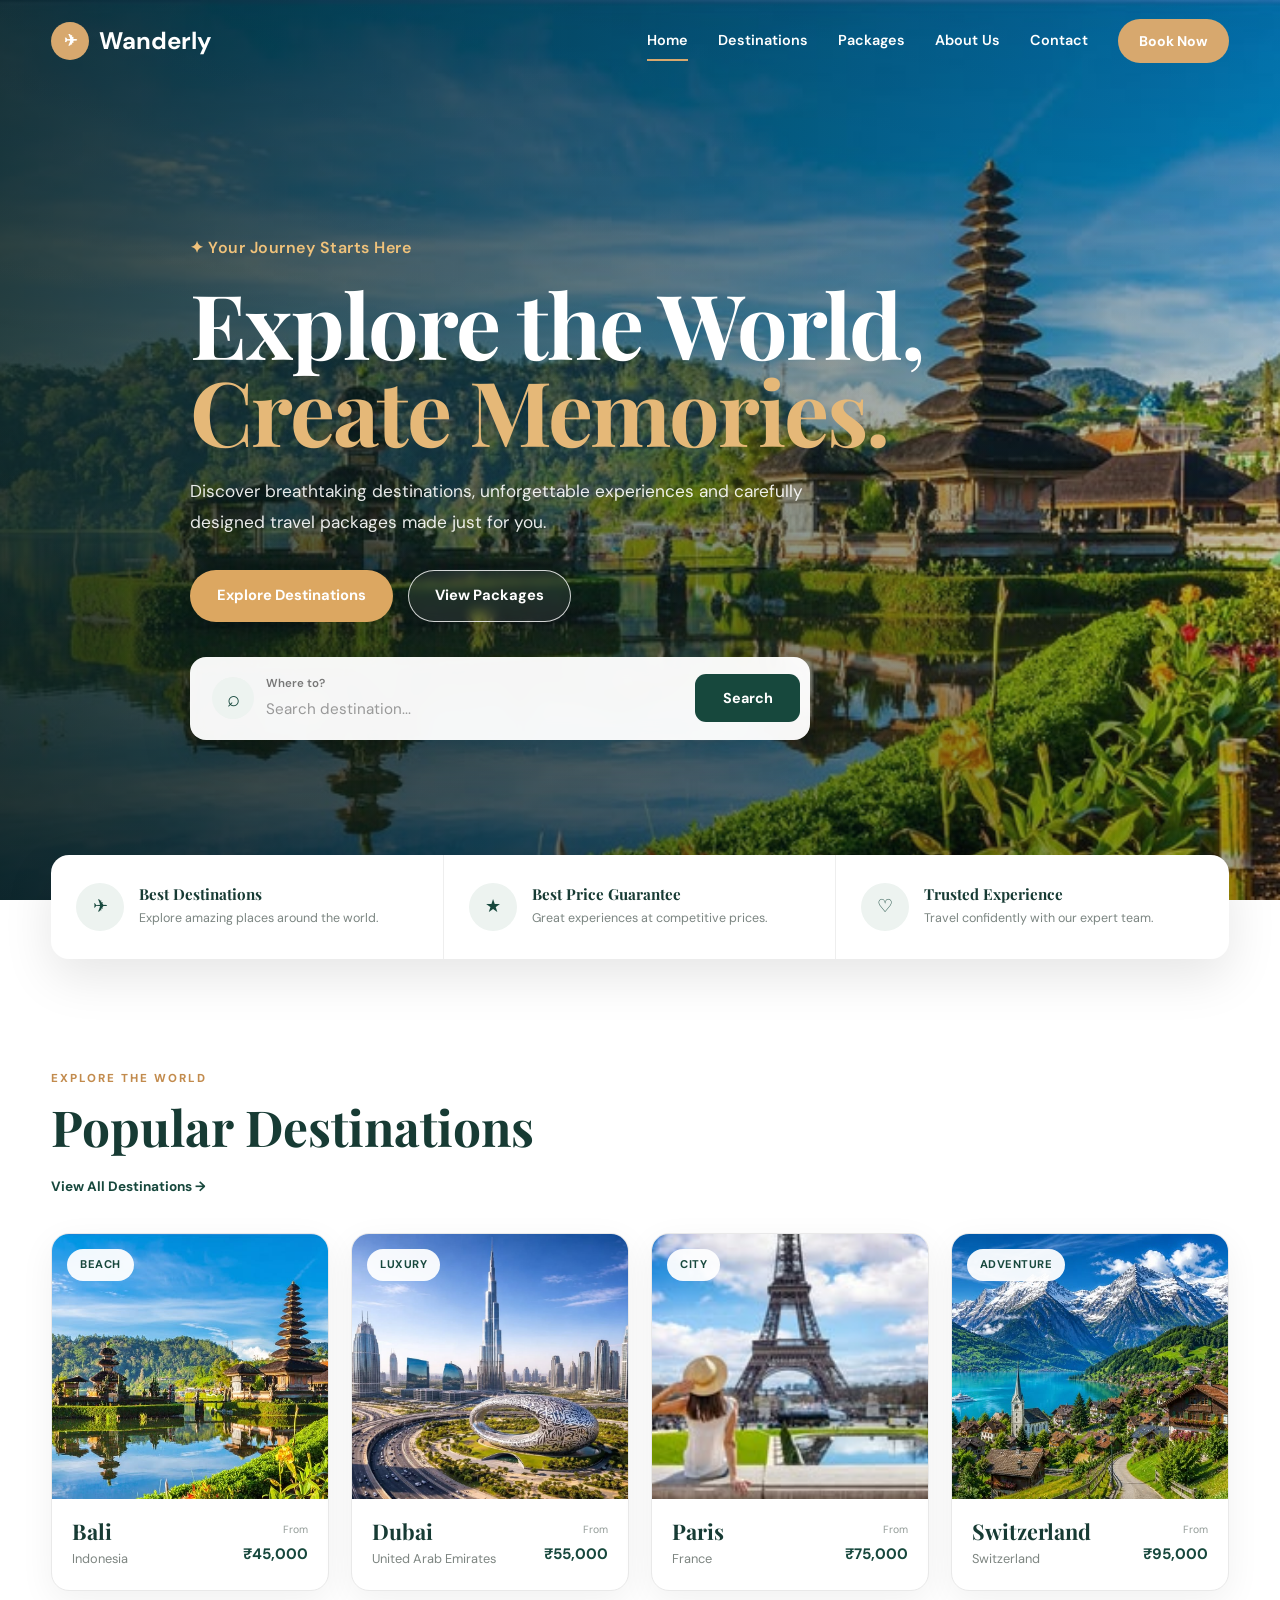
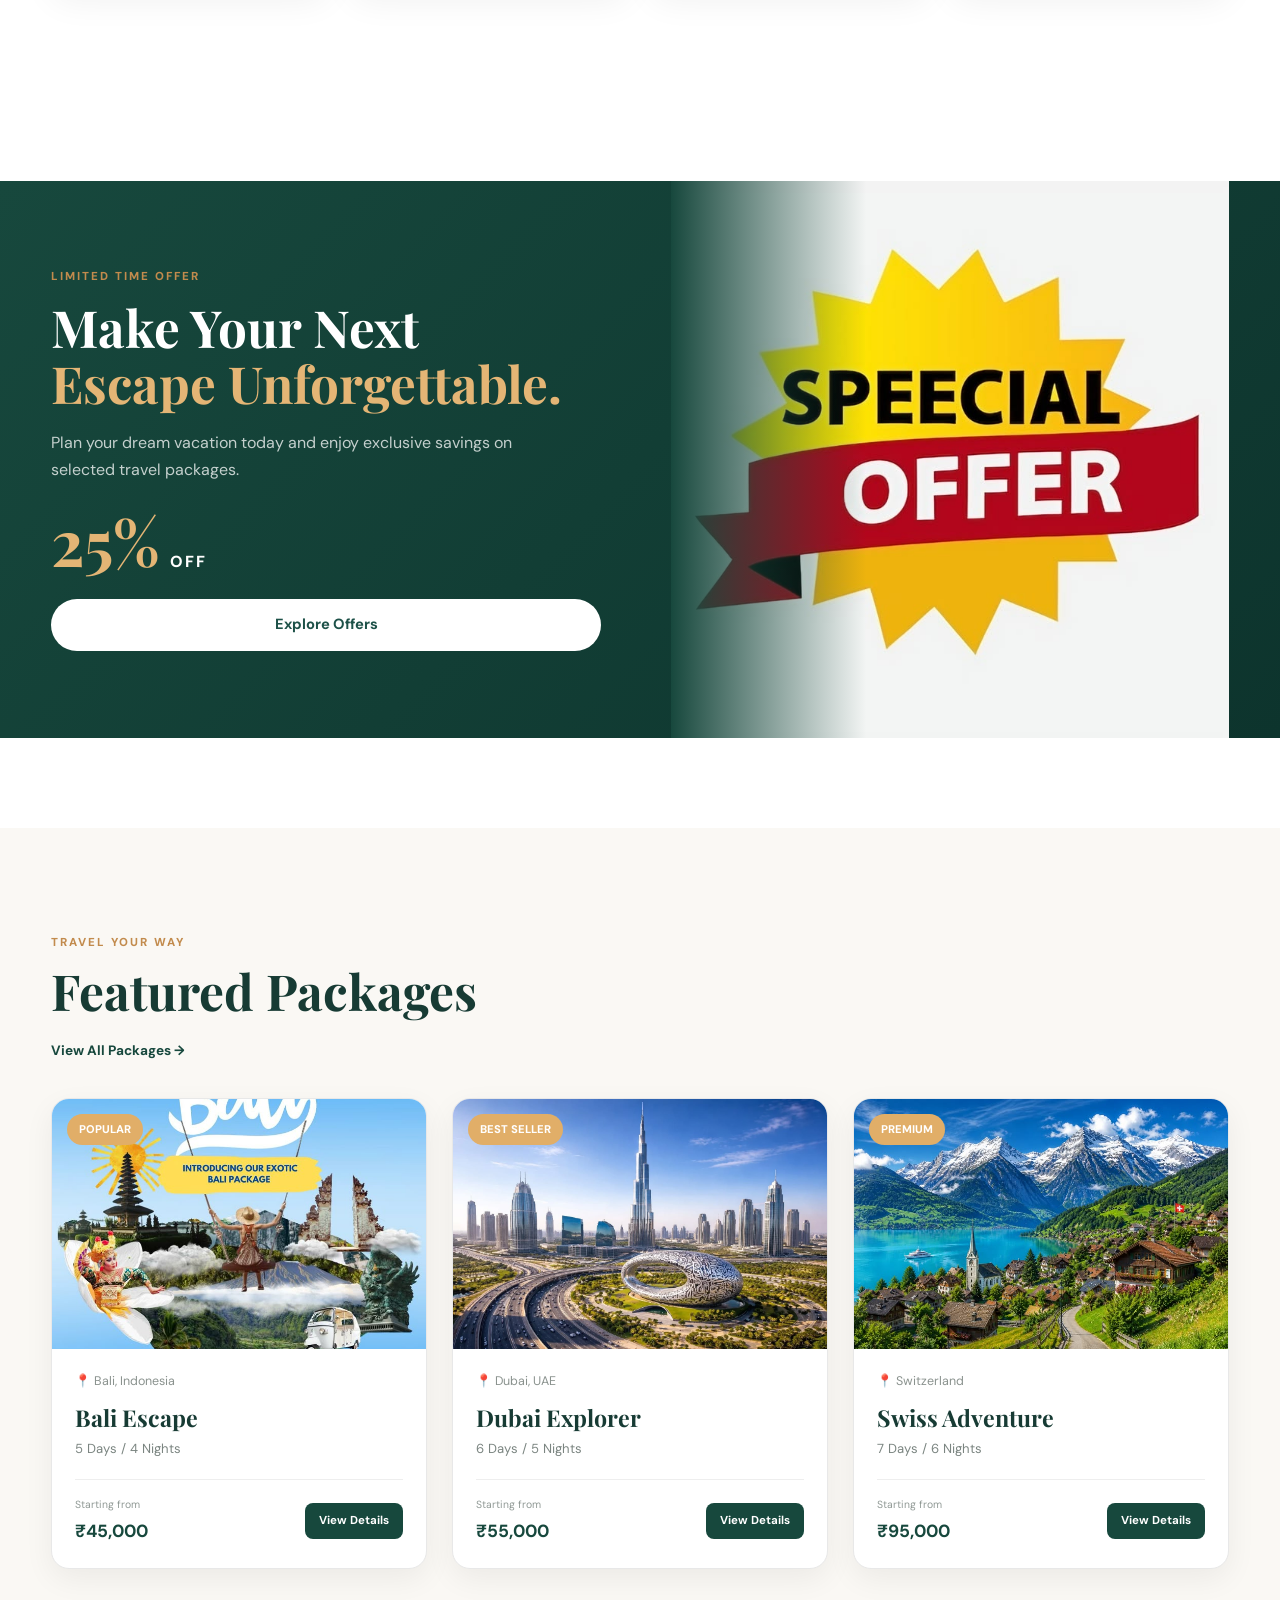
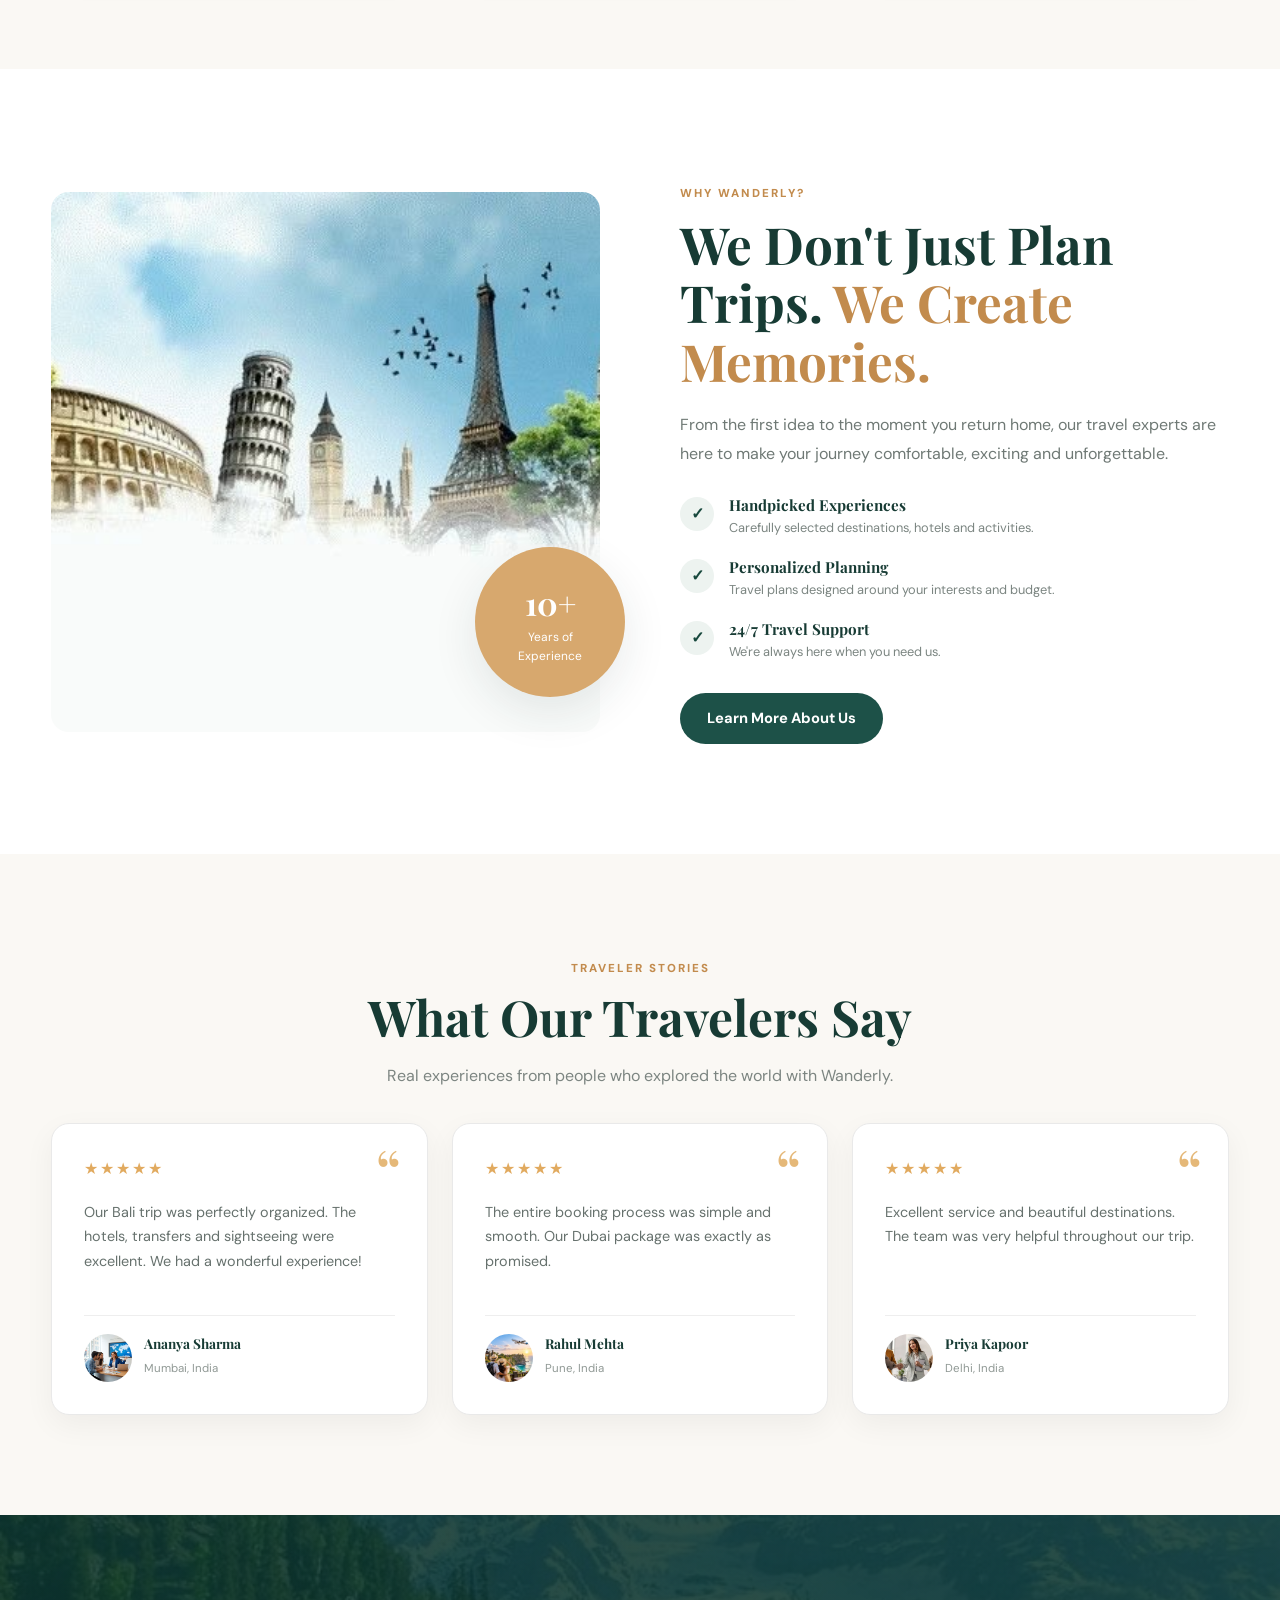
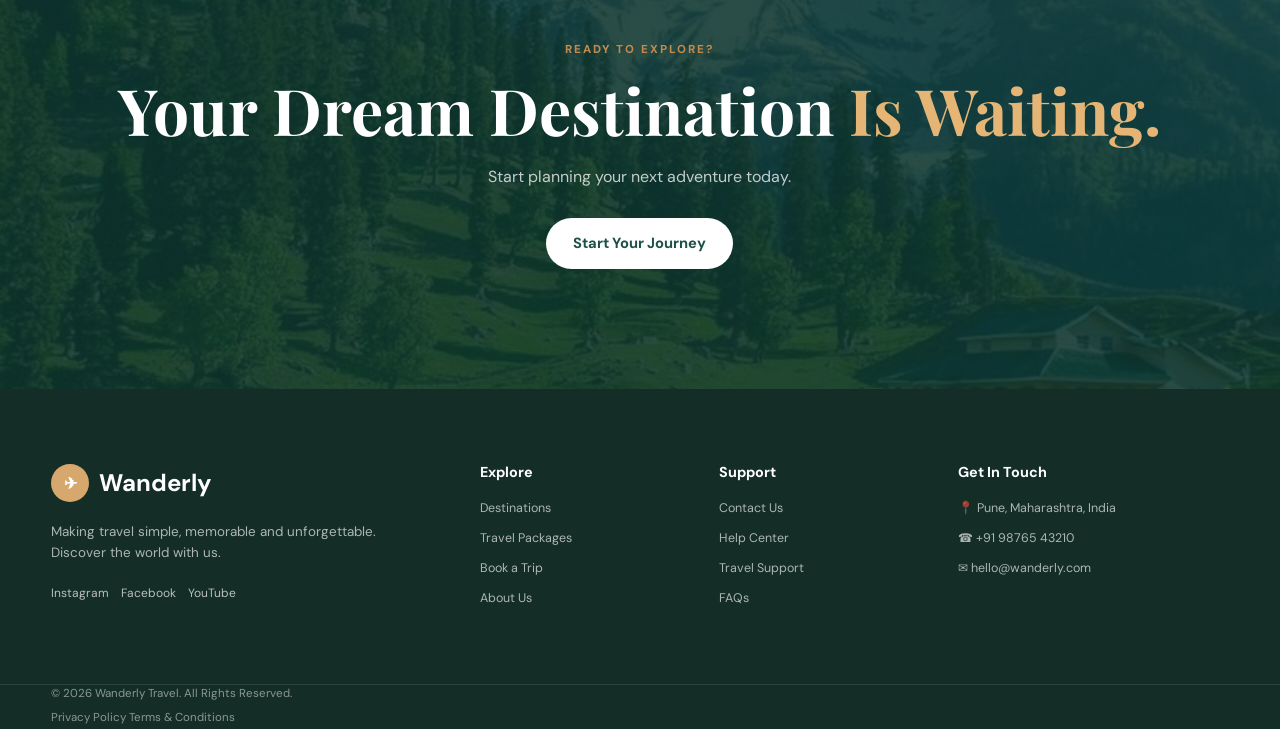
==== commit 257ffe29: "Redesign home landing page and improve responsive UI" ====
--- a/index.html
+++ b/index.html
@@ -25,7 +25,7 @@
     <link rel="stylesheet" href="css/style.css">
 </head>
 
-<body>
+<body class="home-page">
 
     <!-- ==========================================
          HEADER / NAVIGATION
--- a/css/style.css
+++ b/css/style.css
@@ -3391,4 +3391,1550 @@
         padding: 22px;
     }
 
+}
+/* =========================================================
+   HOME PAGE - FINAL LANDING PAGE DESIGN
+   Scoped only to index.html
+========================================================= */
+
+
+/* =========================================================
+   HERO
+========================================================= */
+
+.home-page .hero {
+    min-height: 100vh;
+    height: 850px;
+
+    position: relative;
+
+    display: flex;
+    align-items: center;
+
+    overflow: hidden;
+
+    background:
+        linear-gradient(
+            90deg,
+            rgba(8, 31, 27, 0.82) 0%,
+            rgba(8, 31, 27, 0.55) 42%,
+            rgba(8, 31, 27, 0.18) 100%
+        ),
+        url("../images/home-bali.jpg")
+        center center / cover no-repeat;
+}
+
+
+/* subtle image zoom */
+
+.home-page .hero::before {
+    content: "";
+
+    position: absolute;
+    inset: 0;
+
+    background:
+        linear-gradient(
+            to bottom,
+            rgba(0, 0, 0, 0.12),
+            transparent 45%,
+            rgba(0, 0, 0, 0.25)
+        );
+
+    pointer-events: none;
+}
+
+
+/* HERO CONTENT */
+
+.home-page .hero-content {
+    position: relative;
+    z-index: 3;
+
+    width: 100%;
+    max-width: 900px;
+
+    padding-top: 75px;
+}
+
+
+.home-page .hero-tag {
+    display: inline-flex;
+    align-items: center;
+    gap: 8px;
+
+    color: #f0c27b;
+
+    font-size: 1rem;
+    font-weight: 600;
+
+    letter-spacing: 0.5px;
+
+    margin-bottom: 10px;
+}
+
+
+.home-page .hero h1 {
+    max-width: 850px;
+
+    margin: 8px 0 22px;
+
+    color: #ffffff;
+
+    font-family:
+        "Playfair Display",
+        Georgia,
+        serif;
+
+    font-size:
+        clamp(3.7rem, 7vw, 6.8rem);
+
+    line-height: 0.98;
+
+    letter-spacing: -2px;
+}
+
+
+.home-page .hero h1 span {
+    display: block;
+
+    color: #e5b878;
+}
+
+
+.home-page .hero p {
+    max-width: 650px;
+
+    margin-bottom: 32px;
+
+    color:
+        rgba(255, 255, 255, 0.9);
+
+    font-size: 1.08rem;
+
+    line-height: 1.8;
+}
+
+
+/* =========================================================
+   HERO BUTTONS
+========================================================= */
+
+.home-page .hero-buttons {
+    display: flex;
+
+    align-items: center;
+
+    gap: 15px;
+
+    margin-bottom: 35px;
+}
+
+
+.home-page .hero-buttons .btn-primary {
+    background: #dca761;
+
+    color: #ffffff;
+
+    box-shadow:
+        0 12px 30px
+        rgba(0, 0, 0, 0.18);
+}
+
+
+.home-page .hero-buttons .btn-primary:hover {
+    background: #c98f4e;
+
+    transform:
+        translateY(-3px);
+}
+
+
+.home-page .hero-buttons .btn-outline {
+    color: #ffffff;
+
+    border-color:
+        rgba(255, 255, 255, 0.8);
+
+    background:
+        rgba(255, 255, 255, 0.08);
+
+    backdrop-filter: blur(5px);
+}
+
+
+.home-page .hero-buttons .btn-outline:hover {
+    background: #ffffff;
+
+    color: #163d35;
+}
+
+
+/* =========================================================
+   HERO SEARCH
+========================================================= */
+
+.home-page .hero-search {
+    width: min(620px, 100%);
+
+    display: flex;
+
+    align-items: center;
+
+    gap: 10px;
+
+    padding: 10px;
+
+    background:
+        rgba(255, 255, 255, 0.96);
+
+    border-radius: 16px;
+
+    box-shadow:
+        0 20px 50px
+        rgba(0, 0, 0, 0.18);
+
+    backdrop-filter: blur(10px);
+}
+
+
+.home-page .search-item {
+    flex: 1;
+
+    display: flex;
+
+    align-items: center;
+
+    gap: 12px;
+
+    padding: 8px 12px;
+}
+
+
+.home-page .search-icon {
+    width: 42px;
+    height: 42px;
+
+    display: grid;
+
+    place-items: center;
+
+    flex-shrink: 0;
+
+    border-radius: 50%;
+
+    background: #edf3f0;
+
+    color: #17483d;
+
+    font-size: 1.4rem;
+}
+
+
+.home-page .search-item small {
+    display: block;
+
+    margin-bottom: 3px;
+
+    color: #777;
+
+    font-size: 0.72rem;
+
+    font-weight: 600;
+}
+
+
+.home-page .search-item input {
+    width: 100%;
+
+    border: none;
+    outline: none;
+
+    background: transparent;
+
+    color: #183b34;
+
+    font-size: 0.95rem;
+
+    font-family: inherit;
+}
+
+
+.home-page .search-item input::placeholder {
+    color: #999;
+}
+
+
+.home-page .search-btn {
+    min-width: 105px;
+
+    min-height: 48px;
+
+    display: flex;
+
+    align-items: center;
+
+    justify-content: center;
+
+    border-radius: 11px;
+
+    background: #17483d;
+
+    color: #ffffff;
+
+    font-size: 0.9rem;
+
+    font-weight: 700;
+
+    transition:
+        0.3s ease;
+}
+
+
+.home-page .search-btn:hover {
+    background: #dca761;
+
+    transform:
+        translateY(-2px);
+}
+
+
+/* =========================================================
+   FEATURES
+========================================================= */
+
+.home-page .features-section {
+    position: relative;
+
+    z-index: 5;
+
+    margin-top: -45px;
+}
+
+
+.home-page .features-grid {
+    display: grid;
+
+    grid-template-columns:
+        repeat(3, 1fr);
+
+    gap: 0;
+
+    overflow: hidden;
+
+    background: #ffffff;
+
+    border-radius: 18px;
+
+    box-shadow:
+        0 18px 50px
+        rgba(0, 0, 0, 0.10);
+}
+
+
+.home-page .feature-card {
+    display: flex;
+
+    align-items: center;
+
+    gap: 15px;
+
+    padding: 28px 25px;
+
+    border-right:
+        1px solid #eeeeee;
+}
+
+
+.home-page .feature-card:last-child {
+    border-right: none;
+}
+
+
+.home-page .feature-icon {
+    width: 48px;
+    height: 48px;
+
+    display: grid;
+
+    place-items: center;
+
+    flex-shrink: 0;
+
+    border-radius: 50%;
+
+    background: #edf3f0;
+
+    color: #17483d;
+
+    font-size: 1.15rem;
+}
+
+
+.home-page .feature-card h3 {
+    margin: 0 0 5px;
+
+    color: #173b34;
+
+    font-size: 0.95rem;
+}
+
+
+.home-page .feature-card p {
+    margin: 0;
+
+    color: #7b8581;
+
+    font-size: 0.78rem;
+
+    line-height: 1.5;
+}
+
+
+/* =========================================================
+   HOME DESTINATION SECTION
+========================================================= */
+
+.home-page .destinations-section {
+    padding-top: 105px;
+}
+
+
+.home-page .destination-grid {
+    display: grid;
+
+    grid-template-columns:
+        repeat(4, 1fr);
+
+    gap: 22px;
+}
+
+
+.home-page .destination-card {
+    overflow: hidden;
+
+    border:
+        1px solid #e9e9e9;
+
+    border-radius: 18px;
+
+    background: #ffffff;
+
+    box-shadow:
+        0 10px 35px
+        rgba(0, 0, 0, 0.06);
+
+    transition:
+        transform 0.35s ease,
+        box-shadow 0.35s ease;
+}
+
+
+.home-page .destination-card:hover {
+    transform:
+        translateY(-9px);
+
+    box-shadow:
+        0 20px 45px
+        rgba(0, 0, 0, 0.12);
+}
+
+
+/* FIX FOR YOUR CURRENT HTML CLASS */
+
+.home-page .destination-card .card-image {
+    position: relative;
+
+    height: 265px;
+
+    overflow: hidden;
+}
+
+
+.home-page .destination-card .card-image img {
+    width: 100%;
+    height: 100%;
+
+    object-fit: cover;
+
+    transition:
+        transform 0.6s ease;
+}
+
+
+.home-page .destination-card:hover
+.card-image img {
+    transform:
+        scale(1.08);
+}
+
+
+.home-page .destination-category {
+    position: absolute;
+
+    top: 15px;
+    left: 15px;
+
+    padding: 7px 13px;
+
+    border-radius: 50px;
+
+    background:
+        rgba(255, 255, 255, 0.94);
+
+    color: #17483d;
+
+    font-size: 0.7rem;
+
+    font-weight: 700;
+
+    text-transform: uppercase;
+
+    letter-spacing: 0.5px;
+}
+
+
+/* FIX FOR YOUR CURRENT HTML CLASS */
+
+.home-page .destination-content {
+    display: flex;
+
+    align-items: center;
+
+    justify-content: space-between;
+
+    gap: 15px;
+
+    padding: 20px;
+}
+
+
+.home-page .destination-content h3 {
+    margin: 0 0 5px;
+
+    color: #173b34;
+
+    font-family:
+        "Playfair Display",
+        Georgia,
+        serif;
+
+    font-size: 1.35rem;
+}
+
+
+.home-page .destination-content p {
+    margin: 0;
+
+    color: #7d8581;
+
+    font-size: 0.8rem;
+}
+
+
+.home-page .destination-price {
+    text-align: right;
+
+    flex-shrink: 0;
+}
+
+
+.home-page .destination-price small {
+    display: block;
+
+    margin-bottom: 3px;
+
+    color: #929b97;
+
+    font-size: 0.65rem;
+}
+
+
+.home-page .destination-price strong {
+    color: #17483d;
+
+    font-size: 0.95rem;
+}
+
+
+/* =========================================================
+   SECTION HEADINGS
+========================================================= */
+
+.home-page .section-heading {
+    margin-bottom: 35px;
+}
+
+
+.home-page .section-tag {
+    color: #c28b4d;
+
+    font-size: 0.72rem;
+
+    font-weight: 800;
+
+    letter-spacing: 2px;
+}
+
+
+.home-page .section-heading h2 {
+    margin-top: 8px;
+
+    color: #173b34;
+
+    font-family:
+        "Playfair Display",
+        Georgia,
+        serif;
+
+    font-size:
+        clamp(2rem, 4vw, 3.1rem);
+}
+
+
+.home-page .view-all {
+    color: #17483d;
+
+    font-weight: 700;
+
+    font-size: 0.85rem;
+}
+
+
+.home-page .view-all:hover {
+    color: #c28b4d;
+}
+
+
+/* =========================================================
+   OFFER SECTION
+========================================================= */
+
+.home-page .offer-section {
+    margin: 90px 0;
+
+    background:
+        linear-gradient(
+            135deg,
+            #17483d,
+            #0d342d
+        );
+
+    overflow: hidden;
+}
+
+
+.home-page .offer-container {
+    display: grid;
+
+    grid-template-columns:
+        1fr 0.9fr;
+
+    min-height: 470px;
+}
+
+
+.home-page .offer-content {
+    display: flex;
+
+    flex-direction: column;
+
+    justify-content: center;
+
+    padding:
+        70px 70px 70px 0;
+}
+
+
+.home-page .offer-content h2 {
+    max-width: 570px;
+
+    margin: 12px 0 18px;
+
+    color: #ffffff;
+
+    font-family:
+        "Playfair Display",
+        Georgia,
+        serif;
+
+    font-size:
+        clamp(2.4rem, 4vw, 4rem);
+
+    line-height: 1.1;
+}
+
+
+.home-page .offer-content h2 span {
+    display: block;
+
+    color: #e4b575;
+}
+
+
+.home-page .offer-content p {
+    max-width: 520px;
+
+    margin-bottom: 25px;
+
+    color:
+        rgba(255, 255, 255, 0.75);
+
+    line-height: 1.7;
+}
+
+
+.home-page .offer-discount {
+    display: flex;
+
+    align-items: baseline;
+
+    gap: 10px;
+
+    margin-bottom: 25px;
+}
+
+
+.home-page .offer-discount strong {
+    color: #e4b575;
+
+    font-family:
+        "Playfair Display",
+        Georgia,
+        serif;
+
+    font-size: 4rem;
+
+    line-height: 1;
+}
+
+
+.home-page .offer-discount span {
+    color: #ffffff;
+
+    font-weight: 800;
+
+    letter-spacing: 2px;
+}
+
+
+.home-page .offer-image {
+    position: relative;
+
+    min-height: 470px;
+
+    overflow: hidden;
+}
+
+
+.home-page .offer-image img {
+    width: 100%;
+    height: 100%;
+
+    object-fit: cover;
+}
+
+
+.home-page .offer-image::after {
+    content: "";
+
+    position: absolute;
+
+    inset: 0;
+
+    background:
+        linear-gradient(
+            90deg,
+            #17483d 0%,
+            transparent 35%
+        );
+}
+
+
+/* =========================================================
+   FEATURED PACKAGES
+========================================================= */
+
+.home-page .packages-section {
+    background: #faf8f4;
+}
+
+
+.home-page .package-grid {
+    display: grid;
+
+    grid-template-columns:
+        repeat(3, 1fr);
+
+    gap: 25px;
+}
+
+
+/* FIX FOR CURRENT HTML */
+
+.home-page .package-card {
+    overflow: hidden;
+
+    background: #ffffff;
+
+    border-radius: 18px;
+
+    border:
+        1px solid #e8e8e8;
+
+    box-shadow:
+        0 10px 30px
+        rgba(0, 0, 0, 0.06);
+
+    transition:
+        transform 0.35s ease,
+        box-shadow 0.35s ease;
+}
+
+
+.home-page .package-card:hover {
+    transform:
+        translateY(-8px);
+
+    box-shadow:
+        0 20px 45px
+        rgba(0, 0, 0, 0.11);
+}
+
+
+.home-page .package-image {
+    position: relative;
+
+    height: 250px;
+
+    overflow: hidden;
+}
+
+
+.home-page .package-image img {
+    width: 100%;
+    height: 100%;
+
+    object-fit: cover;
+
+    transition:
+        transform 0.6s ease;
+}
+
+
+.home-page .package-card:hover
+.package-image img {
+    transform:
+        scale(1.07);
+}
+
+
+.home-page .package-badge {
+    position: absolute;
+
+    top: 15px;
+    left: 15px;
+
+    padding: 7px 12px;
+
+    border-radius: 50px;
+
+    background: #e1ae68;
+
+    color: #ffffff;
+
+    font-size: 0.7rem;
+
+    font-weight: 800;
+
+    text-transform: uppercase;
+}
+
+
+.home-page .package-content {
+    padding: 23px;
+}
+
+
+.home-page .package-location {
+    margin-bottom: 8px;
+
+    color: #8a928e;
+
+    font-size: 0.78rem;
+}
+
+
+.home-page .package-content h3 {
+    margin-bottom: 7px;
+
+    color: #173b34;
+
+    font-family:
+        "Playfair Display",
+        Georgia,
+        serif;
+
+    font-size: 1.45rem;
+}
+
+
+.home-page .package-content p {
+    margin-bottom: 20px;
+
+    color: #7b8581;
+
+    font-size: 0.82rem;
+}
+
+
+.home-page .package-bottom {
+    display: flex;
+
+    align-items: center;
+
+    justify-content: space-between;
+
+    padding-top: 17px;
+
+    border-top:
+        1px solid #eeeeee;
+}
+
+
+.home-page .package-bottom small {
+    display: block;
+
+    margin-bottom: 3px;
+
+    color: #909995;
+
+    font-size: 0.65rem;
+}
+
+
+.home-page .package-bottom strong {
+    color: #17483d;
+
+    font-size: 1.1rem;
+}
+
+
+.home-page .small-btn {
+    padding: 9px 14px;
+
+    border-radius: 8px;
+
+    background: #17483d;
+
+    color: #ffffff;
+
+    font-size: 0.72rem;
+
+    font-weight: 700;
+
+    transition:
+        0.3s ease;
+}
+
+
+.home-page .small-btn:hover {
+    background: #dca761;
+}
+
+
+/* =========================================================
+   WHY WANDERLY
+========================================================= */
+
+/* IMPORTANT FIX:
+   This prevents the 10+ badge from appearing
+   over the hero section.
+*/
+
+.home-page .why-image {
+    position: relative;
+
+    overflow: visible;
+}
+
+
+.home-page .why-image > img {
+    width: 100%;
+
+    height: 540px;
+
+    object-fit: cover;
+
+    border-radius: 18px;
+}
+
+
+.home-page .experience-badge {
+    z-index: 3;
+}
+
+
+.home-page .why-section {
+    padding: 110px 0;
+}
+
+
+.home-page .why-grid {
+    display: grid;
+
+    grid-template-columns:
+        1fr 1fr;
+
+    gap: 80px;
+
+    align-items: center;
+}
+
+
+.home-page .why-content h2 {
+    margin: 10px 0 20px;
+
+    color: #173b34;
+
+    font-family:
+        "Playfair Display",
+        Georgia,
+        serif;
+
+    font-size:
+        clamp(2.2rem, 4vw, 3.5rem);
+
+    line-height: 1.15;
+}
+
+
+.home-page .why-content h2 span {
+    color: #c28b4d;
+}
+
+
+.home-page .why-content > p {
+    max-width: 560px;
+
+    margin-bottom: 28px;
+
+    color: #6f7975;
+
+    line-height: 1.8;
+}
+
+
+.home-page .why-list {
+    display: flex;
+
+    flex-direction: column;
+
+    gap: 20px;
+
+    margin-bottom: 30px;
+}
+
+
+.home-page .why-item {
+    display: flex;
+
+    align-items: flex-start;
+
+    gap: 15px;
+}
+
+
+.home-page .why-item > span {
+    width: 34px;
+    height: 34px;
+
+    display: grid;
+
+    place-items: center;
+
+    flex-shrink: 0;
+
+    border-radius: 50%;
+
+    background: #edf3f0;
+
+    color: #17483d;
+
+    font-weight: 800;
+}
+
+
+.home-page .why-item h3 {
+    margin-bottom: 4px;
+
+    color: #173b34;
+
+    font-size: 0.95rem;
+}
+
+
+.home-page .why-item p {
+    margin: 0;
+
+    color: #7b8581;
+
+    font-size: 0.8rem;
+}
+
+
+/* =========================================================
+   TESTIMONIALS
+========================================================= */
+
+.home-page .testimonials-section {
+    background: #faf8f4;
+}
+
+
+.home-page .section-heading.centered {
+    text-align: center;
+
+    max-width: 700px;
+
+    margin-left: auto;
+    margin-right: auto;
+}
+
+
+.home-page .section-heading.centered p {
+    margin-top: 12px;
+
+    color: #7c8581;
+}
+
+
+.home-page .testimonial-grid {
+    display: grid;
+
+    grid-template-columns:
+        repeat(3, 1fr);
+
+    gap: 24px;
+}
+
+
+.home-page .testimonial-card {
+    position: relative;
+
+    padding: 32px;
+
+    background: #ffffff;
+
+    border:
+        1px solid #e9e9e9;
+
+    border-radius: 18px;
+
+    box-shadow:
+        0 10px 30px
+        rgba(0, 0, 0, 0.05);
+
+    transition:
+        transform 0.3s ease;
+}
+
+
+.home-page .testimonial-card:hover {
+    transform:
+        translateY(-7px);
+}
+
+
+.home-page .quote {
+    position: absolute;
+
+    top: 15px;
+    right: 25px;
+
+    color: #e5b878;
+
+    font-family:
+        "Playfair Display",
+        Georgia,
+        serif;
+
+    font-size: 4rem;
+
+    line-height: 1;
+}
+
+
+.home-page .stars {
+    margin-bottom: 18px;
+
+    color: #e1aa5f;
+
+    letter-spacing: 2px;
+}
+
+
+.home-page .testimonial-card > p {
+    min-height: 90px;
+
+    margin-bottom: 25px;
+
+    color: #66716d;
+
+    font-size: 0.9rem;
+
+    line-height: 1.7;
+}
+
+
+.home-page .traveler {
+    display: flex;
+
+    align-items: center;
+
+    gap: 12px;
+
+    padding-top: 18px;
+
+    border-top:
+        1px solid #eeeeee;
+}
+
+
+.home-page .traveler img {
+    width: 48px;
+    height: 48px;
+
+    border-radius: 50%;
+
+    object-fit: cover;
+}
+
+
+.home-page .traveler h3 {
+    margin-bottom: 2px;
+
+    color: #173b34;
+
+    font-size: 0.85rem;
+}
+
+
+.home-page .traveler span {
+    color: #909995;
+
+    font-size: 0.72rem;
+}
+
+
+/* =========================================================
+   FINAL CTA
+========================================================= */
+
+.home-page .cta-section {
+    position: relative;
+
+    padding: 120px 20px;
+
+    overflow: hidden;
+
+    background:
+        linear-gradient(
+            rgba(13, 52, 45, 0.88),
+            rgba(13, 52, 45, 0.88)
+        ),
+        url("../images/home-kashmir.jpg")
+        center / cover no-repeat;
+}
+
+
+.home-page .cta-content {
+    position: relative;
+
+    z-index: 2;
+
+    text-align: center;
+}
+
+
+.home-page .cta-content h2 {
+    margin: 12px auto 18px;
+
+    color: #ffffff;
+
+    font-family:
+        "Playfair Display",
+        Georgia,
+        serif;
+
+    font-size:
+        clamp(2.4rem, 5vw, 4.2rem);
+}
+
+
+.home-page .cta-content h2 span {
+    color: #e4b575;
+}
+
+
+.home-page .cta-content p {
+    margin-bottom: 28px;
+
+    color:
+        rgba(255, 255, 255, 0.75);
+}
+
+
+/* =========================================================
+   HOME PAGE RESPONSIVE
+========================================================= */
+
+@media (max-width: 1100px) {
+
+    .home-page .hero h1 {
+        font-size:
+            clamp(3.3rem, 7vw, 5.5rem);
+    }
+
+
+    .home-page .destination-grid {
+        grid-template-columns:
+            repeat(2, 1fr);
+    }
+
+
+    .home-page .features-grid {
+        margin-left: 20px;
+        margin-right: 20px;
+    }
+
+}
+
+
+@media (max-width: 800px) {
+
+    .home-page .hero {
+        min-height: 800px;
+
+        height: auto;
+    }
+
+
+    .home-page .hero-content {
+        padding-top: 120px;
+
+        padding-bottom: 90px;
+    }
+
+
+    .home-page .hero h1 {
+        font-size:
+            clamp(3rem, 10vw, 4.5rem);
+
+        letter-spacing: -1px;
+    }
+
+
+    .home-page .hero p {
+        font-size: 0.95rem;
+    }
+
+
+    .home-page .features-section {
+        margin-top: -30px;
+    }
+
+
+    .home-page .features-grid {
+        grid-template-columns: 1fr;
+
+        margin-left: 15px;
+        margin-right: 15px;
+    }
+
+
+    .home-page .feature-card {
+        border-right: none;
+
+        border-bottom:
+            1px solid #eeeeee;
+    }
+
+
+    .home-page .feature-card:last-child {
+        border-bottom: none;
+    }
+
+
+    .home-page .destination-grid {
+        grid-template-columns: 1fr;
+    }
+
+
+    .home-page .offer-container {
+        grid-template-columns: 1fr;
+    }
+
+
+    .home-page .offer-content {
+        padding: 55px 25px;
+    }
+
+
+    .home-page .offer-image {
+        min-height: 320px;
+    }
+
+
+    .home-page .package-grid {
+        grid-template-columns: 1fr;
+    }
+
+
+    .home-page .why-grid {
+        grid-template-columns: 1fr;
+
+        gap: 45px;
+    }
+
+
+    .home-page .why-image > img {
+        height: 420px;
+    }
+
+
+    .home-page .testimonial-grid {
+        grid-template-columns: 1fr;
+    }
+
+
+    .home-page .testimonial-card > p {
+        min-height: auto;
+    }
+
+}
+
+
+@media (max-width: 600px) {
+
+    .home-page .hero {
+        min-height: 760px;
+    }
+
+
+    .home-page .hero-content {
+        padding-top: 105px;
+
+        padding-bottom: 70px;
+    }
+
+
+    .home-page .hero h1 {
+        font-size: 3.1rem;
+
+        line-height: 1.02;
+    }
+
+
+    .home-page .hero p {
+        font-size: 0.9rem;
+
+        line-height: 1.7;
+    }
+
+
+    .home-page .hero-buttons {
+        flex-direction: column;
+
+        align-items: stretch;
+    }
+
+
+    .home-page .hero-buttons .btn {
+        width: 100%;
+    }
+
+
+    .home-page .hero-search {
+        flex-direction: column;
+
+        align-items: stretch;
+
+        padding: 8px;
+    }
+
+
+    .home-page .search-item {
+        width: 100%;
+    }
+
+
+    .home-page .search-btn {
+        width: 100%;
+    }
+
+
+    .home-page .destinations-section {
+        padding-top: 75px;
+    }
+
+
+    .home-page .destination-card .card-image {
+        height: 230px;
+    }
+
+
+    .home-page .destination-content {
+        padding: 17px;
+    }
+
+
+    .home-page .offer-section {
+        margin: 65px 0;
+    }
+
+
+    .home-page .offer-content h2 {
+        font-size: 2.5rem;
+    }
+
+
+    .home-page .offer-discount strong {
+        font-size: 3.2rem;
+    }
+
+
+    .home-page .why-section {
+        padding: 75px 0;
+    }
+
+
+    .home-page .why-image > img {
+        height: 350px;
+    }
+
+
+    .home-page .experience-badge {
+        width: 115px;
+        height: 115px;
+
+        right: 10px;
+        bottom: 20px;
+    }
+
+
+    .home-page .experience-badge strong {
+        font-size: 1.5rem;
+    }
+
+
+    .home-page .experience-badge span {
+        font-size: 0.65rem;
+    }
+
+
+    .home-page .cta-section {
+        padding: 85px 20px;
+    }
+
 }
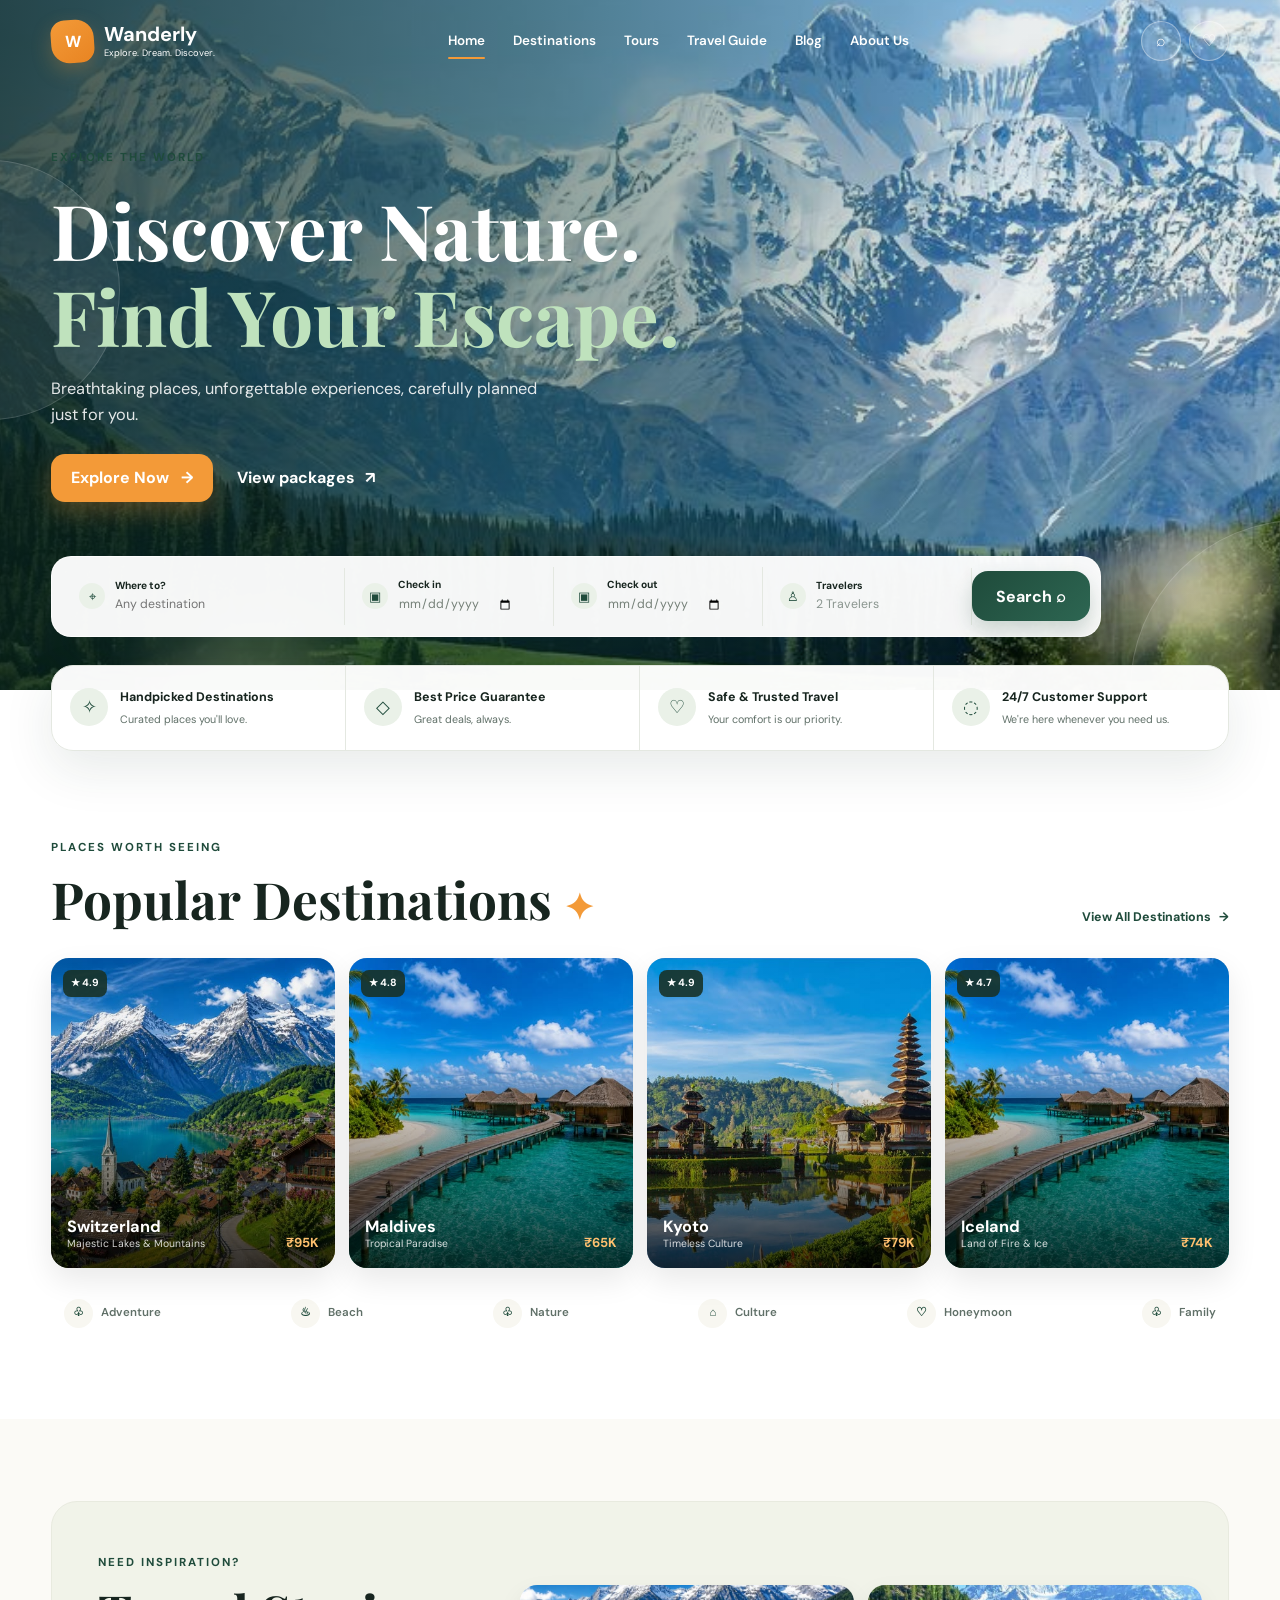
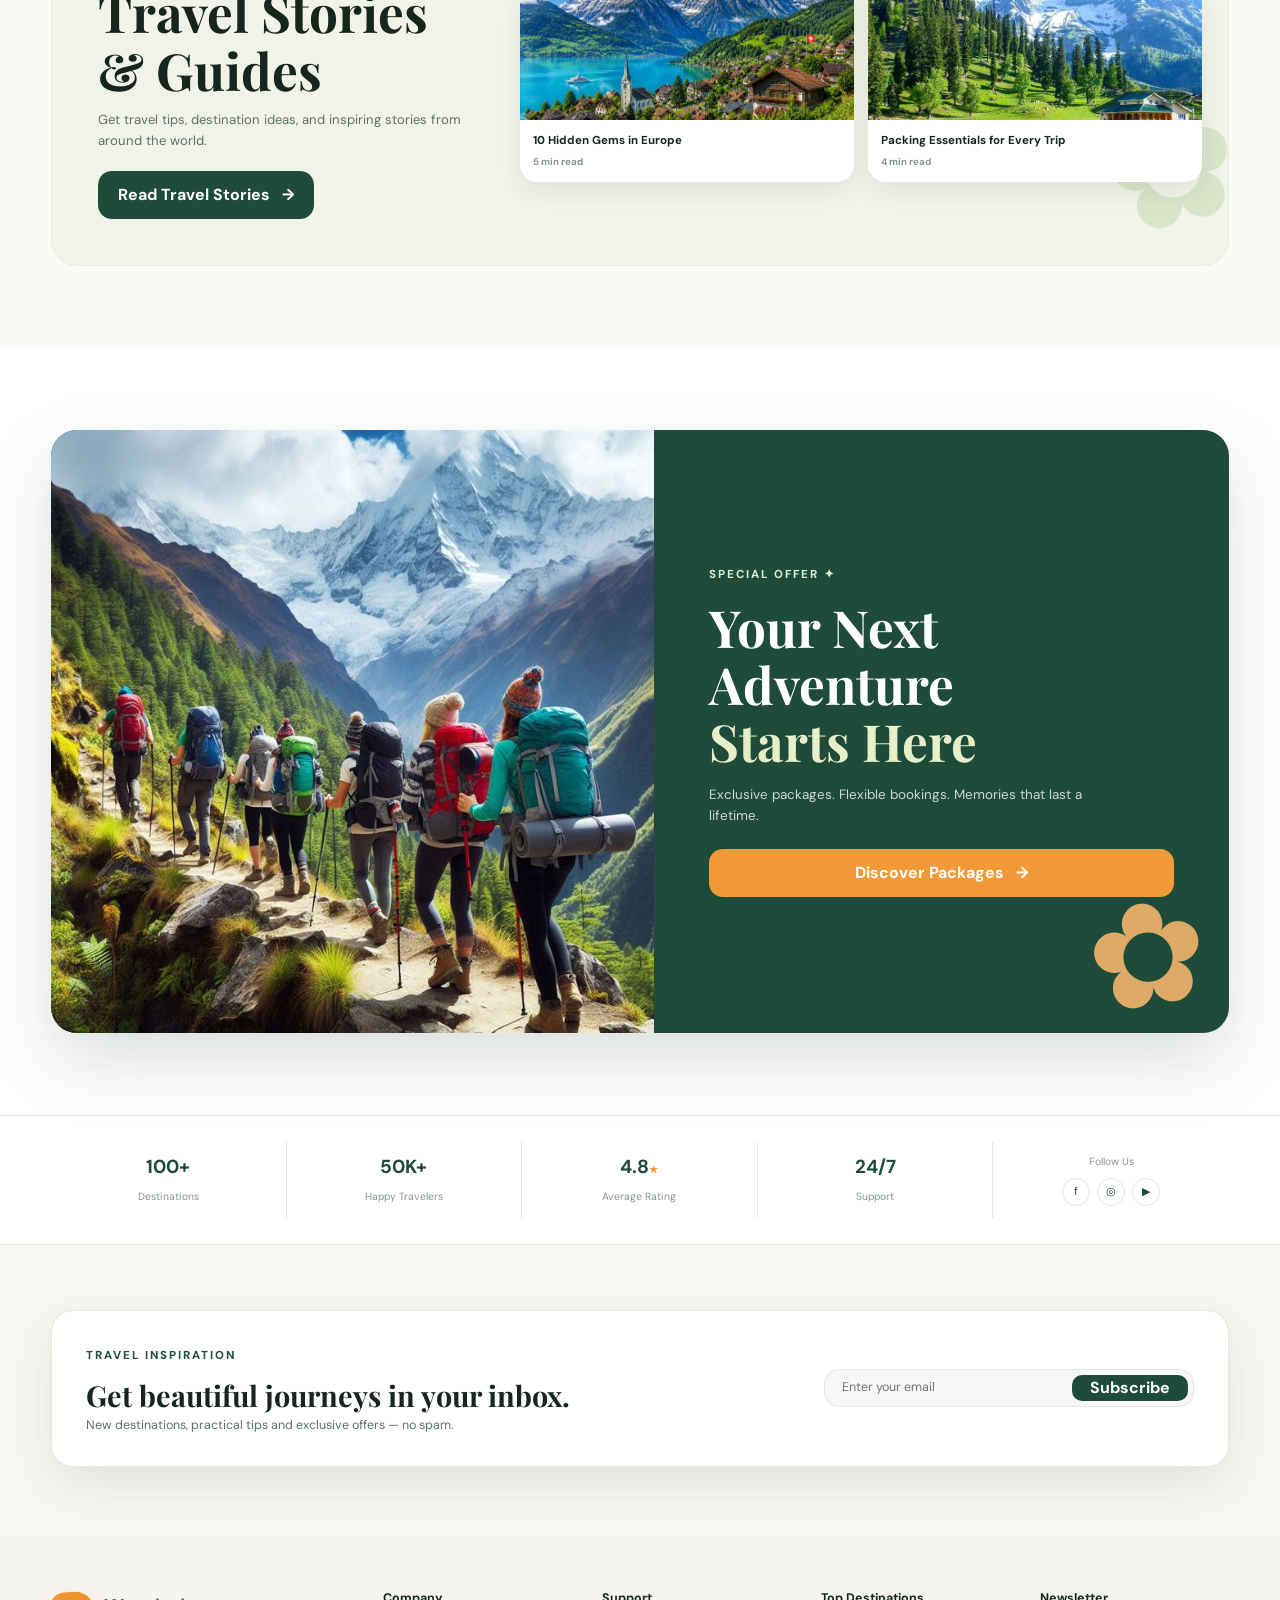
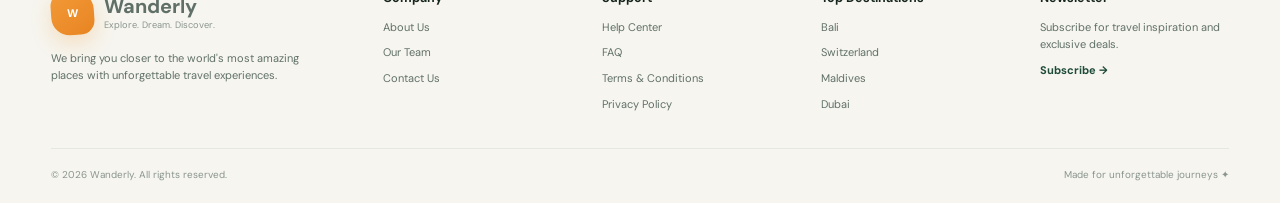
==== commit 09cf7cb2: "Redesign travel booking website with responsive UI and animations" ====
--- a/index.html
+++ b/index.html
@@ -1,1177 +1,174 @@
 <!DOCTYPE html>
 <html lang="en">
+<head>
+  <meta charset="UTF-8">
+  <meta name="viewport" content="width=device-width, initial-scale=1.0">
+  <meta name="description" content="Wanderly — discover beautiful destinations, inspiring travel stories and unforgettable holiday packages.">
+  <title>Wanderly | Discover. Dream. Travel.</title>
+  <link rel="preconnect" href="https://fonts.googleapis.com">
+  <link rel="preconnect" href="https://fonts.gstatic.com" crossorigin>
+  <link href="https://fonts.googleapis.com/css2?family=DM+Sans:wght@400;500;600;700&family=Playfair+Display:wght@500;600;700&display=swap" rel="stylesheet">
+  <link rel="stylesheet" href="css/style.css">
+</head>
+<body class="home-page">
+  <header class="site-header" id="header">
+    <div class="container nav-wrap">
+      <a class="brand" href="index.html" aria-label="Wanderly home">
+        <span class="brand-mark"><span>W</span></span>
+        <span class="brand-copy"><strong>Wanderly</strong><small>Explore. Dream. Discover.</small></span>
+      </a>
 
-<head>
-    <meta charset="UTF-8">
+      <nav class="main-nav" id="mainNav" aria-label="Main navigation">
+        <a class="active" href="index.html">Home</a>
+        <a href="destinations.html">Destinations</a>
+        <a href="packages.html">Tours</a>
+        <a href="index.html#guides">Travel Guide</a>
+        <a href="index.html#stories">Blog</a>
+        <a href="about.html">About Us</a>
+      </nav>
 
-    <meta name="viewport" content="width=device-width, initial-scale=1.0">
+      <div class="nav-actions">
+        <button class="icon-btn" id="focusSearch" type="button" aria-label="Search destinations">⌕</button>
+        <a class="icon-btn" href="packages.html" aria-label="View packages">♡</a>
+        <button class="icon-btn menu-toggle" id="menuToggle" type="button" aria-label="Open menu" aria-expanded="false"><span></span><span></span><span></span></button>
+      </div>
+    </div>
+  </header>
 
-    <meta
-        name="description"
-        content="Explore beautiful destinations and book unforgettable travel experiences with Wanderly."
-    >
-
-    <title>Wanderly | Explore. Travel. Remember.</title>
-
-    <!-- Google Font -->
-    <link rel="preconnect" href="https://fonts.googleapis.com">
-
-    <link
-        href="https://fonts.googleapis.com/css2?family=DM+Sans:wght@400;500;600;700&family=Playfair+Display:wght@500;600;700&display=swap"
-        rel="stylesheet"
-    >
-
-    <!-- CSS -->
-    <link rel="stylesheet" href="css/style.css">
-</head>
-
-<body class="home-page">
-
-    <!-- ==========================================
-         HEADER / NAVIGATION
-    =========================================== -->
-
-    <header class="header" id="header">
-
-        <div class="container nav-container">
-
-            <!-- Logo -->
-            <a href="index.html" class="logo">
-                <span class="logo-icon">✈</span>
-                <span>Wanderly</span>
-            </a>
-
-            <!-- Navigation -->
-            <nav class="navbar" id="navbar">
-
-                <a href="index.html" class="nav-link active">
-                    Home
-                </a>
-
-                <a href="destinations.html" class="nav-link">
-                    Destinations
-                </a>
-
-                <a href="packages.html" class="nav-link">
-                    Packages
-                </a>
-
-                <a href="about.html" class="nav-link">
-                    About Us
-                </a>
-
-                <a href="contact.html" class="nav-link">
-                    Contact
-                </a>
-
-                <a href="booking.html" class="nav-book-btn">
-                    Book Now
-                </a>
-
-            </nav>
-
-            <!-- Mobile Menu Button -->
-            <button
-                class="menu-toggle"
-                id="menuToggle"
-                aria-label="Open navigation menu"
-                type="button"
-            >
-                <span></span>
-                <span></span>
-                <span></span>
-            </button>
-
+  <main>
+    <section class="hero-modern" id="home">
+      <div class="hero-bg"></div>
+      <div class="hero-shape hero-shape-left"></div>
+      <div class="hero-shape hero-shape-right"></div>
+      <div class="container hero-inner">
+        <div class="hero-copy reveal">
+          <span class="eyebrow">EXPLORE THE WORLD</span>
+          <h1>Discover Nature.<br><em>Find Your Escape.</em></h1>
+          <p>Breathtaking places, unforgettable experiences, carefully planned just for you.</p>
+          <div class="hero-cta-row">
+            <a href="destinations.html" class="btn btn-primary">Explore Now <span>→</span></a>
+            <a href="packages.html" class="text-link">View packages <span>↗</span></a>
+          </div>
         </div>
 
-    </header>
+        <form class="travel-search reveal delay-2" id="homeSearchForm">
+          <label class="search-field">
+            <span class="field-icon">⌖</span>
+            <span><small>Where to?</small><input id="homeSearchInput" type="text" placeholder="Any destination" autocomplete="off"></span>
+          </label>
+          <label class="search-field">
+            <span class="field-icon">▣</span>
+            <span><small>Check in</small><input type="date" aria-label="Check in date"></span>
+          </label>
+          <label class="search-field">
+            <span class="field-icon">▣</span>
+            <span><small>Check out</small><input type="date" aria-label="Check out date"></span>
+          </label>
+          <label class="search-field travelers-field">
+            <span class="field-icon">♙</span>
+            <span><small>Travelers</small><select aria-label="Travelers"><option>2 Travelers</option><option>1 Traveler</option><option>3 Travelers</option><option>4 Travelers</option><option>5+ Travelers</option></select></span>
+          </label>
+          <button class="search-submit" type="submit">Search <span>⌕</span></button>
+        </form>
+      </div>
+    </section>
 
+    <section class="trust-strip" aria-label="Wanderly benefits">
+      <div class="container trust-grid">
+        <article class="trust-item reveal"><span class="trust-icon">✧</span><div><strong>Handpicked Destinations</strong><p>Curated places you'll love.</p></div></article>
+        <article class="trust-item reveal delay-1"><span class="trust-icon">◇</span><div><strong>Best Price Guarantee</strong><p>Great deals, always.</p></div></article>
+        <article class="trust-item reveal delay-2"><span class="trust-icon">♡</span><div><strong>Safe &amp; Trusted Travel</strong><p>Your comfort is our priority.</p></div></article>
+        <article class="trust-item reveal delay-3"><span class="trust-icon">◌</span><div><strong>24/7 Customer Support</strong><p>We're here whenever you need us.</p></div></article>
+      </div>
+    </section>
 
-    <!-- ==========================================
-         HERO SECTION
-    =========================================== -->
+    <section class="section" id="destinations">
+      <div class="container">
+        <div class="section-top reveal">
+          <div><span class="eyebrow">PLACES WORTH SEEING</span><h2>Popular Destinations <span class="leaf">✦</span></h2></div>
+          <a href="destinations.html" class="view-link">View All Destinations <span>→</span></a>
+        </div>
+        <div class="destination-showcase">
+          <a class="destination-feature reveal" href="destinations.html?search=Switzerland">
+            <img src="images/home-switzerland.jpg" alt="Swiss mountains and lake" loading="lazy">
+            <div class="card-gradient"></div><span class="rating">★ 4.9</span>
+            <div class="destination-overlay"><div><h3>Switzerland</h3><p>Majestic Lakes &amp; Mountains</p></div><strong>₹95K</strong></div>
+          </a>
+          <a class="destination-feature reveal delay-1" href="destinations.html?search=Maldives">
+            <img src="images/home-maldives.jpg" alt="Maldives tropical lagoon" loading="lazy">
+            <div class="card-gradient"></div><span class="rating">★ 4.8</span>
+            <div class="destination-overlay"><div><h3>Maldives</h3><p>Tropical Paradise</p></div><strong>₹65K</strong></div>
+          </a>
+          <a class="destination-feature reveal delay-2" href="destinations.html?search=Kyoto">
+            <img src="images/kyoto-japan.jpg" alt="Kyoto Japan temple" loading="lazy">
+            <div class="card-gradient"></div><span class="rating">★ 4.9</span>
+            <div class="destination-overlay"><div><h3>Kyoto</h3><p>Timeless Culture</p></div><strong>₹79K</strong></div>
+          </a>
+          <a class="destination-feature reveal delay-3" href="destinations.html?search=Iceland">
+            <img src="images/iceland-northern-lights.jpg" alt="Iceland northern lights" loading="lazy">
+            <div class="card-gradient"></div><span class="rating">★ 4.7</span>
+            <div class="destination-overlay"><div><h3>Iceland</h3><p>Land of Fire &amp; Ice</p></div><strong>₹74K</strong></div>
+          </a>
+        </div>
+        <div class="category-row reveal" aria-label="Travel categories">
+          <a href="destinations.html?category=Adventure"><span>♧</span>Adventure</a>
+          <a href="destinations.html?category=Beach"><span>♨</span>Beach</a>
+          <a href="destinations.html?category=Nature"><span>♧</span>Nature</a>
+          <a href="destinations.html?category=City"><span>⌂</span>Culture</a>
+          <a href="destinations.html?category=Beach"><span>♡</span>Honeymoon</a>
+          <a href="destinations.html"><span>♧</span>Family</a>
+        </div>
+      </div>
+    </section>
 
-    <main>
+    <section class="guide-section section" id="guides">
+      <div class="container guide-panel reveal">
+        <div class="guide-copy"><span class="eyebrow">NEED INSPIRATION?</span><h2>Travel Stories &amp; Guides</h2><p>Get travel tips, destination ideas, and inspiring stories from around the world.</p><a class="btn btn-secondary" href="about.html">Read Travel Stories <span>→</span></a></div>
+        <div class="guide-cards" id="stories">
+          <a class="guide-card" href="about.html"><img src="images/europe-hidden-gems.jpg" alt="European hidden gems" loading="lazy"><div><small>10 Hidden Gems in Europe</small><strong>5 min read</strong></div></a>
+          <a class="guide-card" href="about.html"><img src="images/mountain-traveler.jpg" alt="Traveler looking at mountain lake" loading="lazy"><div><small>Packing Essentials for Every Trip</small><strong>4 min read</strong></div></a>
+        </div>
+      </div>
+    </section>
 
-        <section class="hero">
+    <section class="offer-banner-section section" id="offers">
+      <div class="container offer-modern reveal">
+        <div class="offer-photo"><img src="images/team-1.jpg" alt="Beautiful travel destination" loading="lazy"></div>
+        <div class="offer-copy"><span class="eyebrow light">SPECIAL OFFER ✦</span><h2>Your Next Adventure<br><em>Starts Here</em></h2><p>Exclusive packages. Flexible bookings. Memories that last a lifetime.</p><a href="packages.html" class="btn btn-accent">Discover Packages <span>→</span></a></div>
+        <div class="offer-flower">✿</div>
+      </div>
+    </section>
 
-            <div class="hero-overlay"></div>
+    <section class="stats-section">
+      <div class="container stats-grid">
+        <div class="stat reveal"><strong>100+</strong><span>Destinations</span></div>
+        <div class="stat reveal delay-1"><strong>50K+</strong><span>Happy Travelers</span></div>
+        <div class="stat reveal delay-2"><strong>4.8<span>★</span></strong><span>Average Rating</span></div>
+        <div class="stat reveal delay-3"><strong>24/7</strong><span>Support</span></div>
+        <div class="follow reveal"><small>Follow Us</small><div><a href="#" aria-label="Facebook">f</a><a href="#" aria-label="Instagram">◎</a><a href="#" aria-label="YouTube">▶</a></div></div>
+      </div>
+    </section>
 
-            <div class="container hero-content">
+    <section class="newsletter-section" id="newsletter">
+      <div class="container newsletter reveal">
+        <div><span class="eyebrow">TRAVEL INSPIRATION</span><h2>Get beautiful journeys in your inbox.</h2><p>New destinations, practical tips and exclusive offers — no spam.</p></div>
+        <form id="newsletterForm"><input type="email" id="newsletterEmail" placeholder="Enter your email" aria-label="Email address" required><button type="submit">Subscribe</button></form>
+      </div>
+    </section>
+  </main>
 
-                <span class="hero-tag">
-                    ✦ Your Journey Starts Here
-                </span>
+  <footer class="site-footer">
+    <div class="container footer-grid">
+      <div class="footer-brand"><a class="brand" href="index.html"><span class="brand-mark"><span>W</span></span><span class="brand-copy"><strong>Wanderly</strong><small>Explore. Dream. Discover.</small></span></a><p>We bring you closer to the world's most amazing places with unforgettable travel experiences.</p></div>
+      <div><h4>Company</h4><a href="about.html">About Us</a><a href="about.html#team">Our Team</a><a href="contact.html">Contact Us</a></div>
+      <div><h4>Support</h4><a href="contact.html">Help Center</a><a href="contact.html">FAQ</a><a href="contact.html">Terms &amp; Conditions</a><a href="contact.html">Privacy Policy</a></div>
+      <div><h4>Top Destinations</h4><a href="destinations.html?search=Bali">Bali</a><a href="destinations.html?search=Switzerland">Switzerland</a><a href="destinations.html?search=Maldives">Maldives</a><a href="destinations.html?search=Dubai">Dubai</a></div>
+      <div><h4>Newsletter</h4><p>Subscribe for travel inspiration and exclusive deals.</p><a class="footer-subscribe" href="#newsletter">Subscribe →</a></div>
+    </div>
+    <div class="container footer-bottom"><span>© 2026 Wanderly. All rights reserved.</span><span>Made for unforgettable journeys ✦</span></div>
+  </footer>
 
-                <h1>
-                    Explore the World,
-                    <span>Create Memories.</span>
-                </h1>
-
-                <p>
-                    Discover breathtaking destinations, unforgettable
-                    experiences and carefully designed travel packages
-                    made just for you.
-                </p>
-
-                <div class="hero-buttons">
-
-                    <a
-                        href="destinations.html"
-                        class="btn btn-primary"
-                    >
-                        Explore Destinations
-                    </a>
-
-                    <a
-                        href="packages.html"
-                        class="btn btn-outline"
-                    >
-                        View Packages
-                    </a>
-
-                </div>
-
-                <!-- Hero Search -->
-                <div class="hero-search">
-
-                    <div class="search-item">
-
-                        <span class="search-icon">⌕</span>
-
-                        <div>
-                            <small>Where to?</small>
-
-                            <input
-                                type="text"
-                                id="heroSearch"
-                                placeholder="Search destination..."
-                            >
-                        </div>
-
-                    </div>
-
-                    <a
-                        href="destinations.html"
-                        class="search-btn"
-                    >
-                        Search
-                    </a>
-
-                </div>
-
-            </div>
-
-        </section>
-
-
-        <!-- ==========================================
-             QUICK FEATURES
-        =========================================== -->
-
-        <section class="features-section">
-
-            <div class="container features-grid">
-
-                <div class="feature-card">
-
-                    <div class="feature-icon">
-                        ✈
-                    </div>
-
-                    <div>
-                        <h3>Best Destinations</h3>
-
-                        <p>
-                            Explore amazing places around the world.
-                        </p>
-                    </div>
-
-                </div>
-
-
-                <div class="feature-card">
-
-                    <div class="feature-icon">
-                        ★
-                    </div>
-
-                    <div>
-                        <h3>Best Price Guarantee</h3>
-
-                        <p>
-                            Great experiences at competitive prices.
-                        </p>
-                    </div>
-
-                </div>
-
-
-                <div class="feature-card">
-
-                    <div class="feature-icon">
-                        ♡
-                    </div>
-
-                    <div>
-                        <h3>Trusted Experience</h3>
-
-                        <p>
-                            Travel confidently with our expert team.
-                        </p>
-                    </div>
-
-                </div>
-
-            </div>
-
-        </section>
-
-
-        <!-- ==========================================
-             POPULAR DESTINATIONS
-        =========================================== -->
-
-        <section class="section destinations-section">
-
-            <div class="container">
-
-                <div class="section-heading">
-
-                    <div>
-
-                        <span class="section-tag">
-                            EXPLORE THE WORLD
-                        </span>
-
-                        <h2>
-                            Popular Destinations
-                        </h2>
-
-                    </div>
-
-                    <a
-                        href="destinations.html"
-                        class="view-all"
-                    >
-                        View All Destinations →
-                    </a>
-
-                </div>
-
-
-                <div class="destination-grid">
-
-                    <!-- Bali -->
-
-                    <article class="destination-card">
-
-                        <div class="card-image">
-
-                            <img
-                                src="images/home-bali.jpg"
-                                alt="Beautiful Bali destination"
-                            >
-
-                            <span class="destination-category">
-                                Beach
-                            </span>
-
-                        </div>
-
-                        <div class="destination-content">
-
-                            <div>
-
-                                <h3>Bali</h3>
-
-                                <p>
-                                    Indonesia
-                                </p>
-
-                            </div>
-
-                            <div class="destination-price">
-
-                                <small>From</small>
-
-                                <strong>₹45,000</strong>
-
-                            </div>
-
-                        </div>
-
-                    </article>
-
-
-                    <!-- Dubai -->
-
-                    <article class="destination-card">
-
-                        <div class="card-image">
-
-                            <img
-                                src="images/home-dubai.jpg"
-                                alt="Dubai skyline"
-                            >
-
-                            <span class="destination-category">
-                                Luxury
-                            </span>
-
-                        </div>
-
-                        <div class="destination-content">
-
-                            <div>
-
-                                <h3>Dubai</h3>
-
-                                <p>
-                                    United Arab Emirates
-                                </p>
-
-                            </div>
-
-                            <div class="destination-price">
-
-                                <small>From</small>
-
-                                <strong>₹55,000</strong>
-
-                            </div>
-
-                        </div>
-
-                    </article>
-
-
-                    <!-- Paris -->
-
-                    <article class="destination-card">
-
-                        <div class="card-image">
-
-                            <img
-                                src="images/destination-paris.jpg"
-                                alt="Paris Eiffel Tower"
-                            >
-
-                            <span class="destination-category">
-                                City
-                            </span>
-
-                        </div>
-
-                        <div class="destination-content">
-
-                            <div>
-
-                                <h3>Paris</h3>
-
-                                <p>
-                                    France
-                                </p>
-
-                            </div>
-
-                            <div class="destination-price">
-
-                                <small>From</small>
-
-                                <strong>₹75,000</strong>
-
-                            </div>
-
-                        </div>
-
-                    </article>
-
-
-                    <!-- Switzerland -->
-
-                    <article class="destination-card">
-
-                        <div class="card-image">
-
-                            <img
-                                src="images/home-switzerland.jpg"
-                                alt="Swiss Alps"
-                            >
-
-                            <span class="destination-category">
-                                Adventure
-                            </span>
-
-                        </div>
-
-                        <div class="destination-content">
-
-                            <div>
-
-                                <h3>Switzerland</h3>
-
-                                <p>
-                                    Switzerland
-                                </p>
-
-                            </div>
-
-                            <div class="destination-price">
-
-                                <small>From</small>
-
-                                <strong>₹95,000</strong>
-
-                            </div>
-
-                        </div>
-
-                    </article>
-
-                </div>
-
-            </div>
-
-        </section>
-
-
-        <!-- ==========================================
-             SPECIAL OFFER
-        =========================================== -->
-
-        <section class="offer-section">
-
-            <div class="container offer-container">
-
-                <div class="offer-content">
-
-                    <span class="section-tag">
-                        LIMITED TIME OFFER
-                    </span>
-
-                    <h2>
-                        Make Your Next
-                        <span>Escape Unforgettable.</span>
-                    </h2>
-
-                    <p>
-                        Plan your dream vacation today and enjoy
-                        exclusive savings on selected travel packages.
-                    </p>
-
-                    <div class="offer-discount">
-                        <strong>25%</strong>
-                        <span>OFF</span>
-                    </div>
-
-                    <a
-                        href="packages.html"
-                        class="btn btn-light"
-                    >
-                        Explore Offers
-                    </a>
-
-                </div>
-
-                <div class="offer-image">
-
-                    <img
-                        src="images/offer-banner.jpg"
-                        alt="Special travel offer"
-                    >
-
-                </div>
-
-            </div>
-
-        </section>
-
-
-        <!-- ==========================================
-             POPULAR PACKAGES
-        =========================================== -->
-
-        <section class="section packages-section">
-
-            <div class="container">
-
-                <div class="section-heading">
-
-                    <div>
-
-                        <span class="section-tag">
-                            TRAVEL YOUR WAY
-                        </span>
-
-                        <h2>
-                            Featured Packages
-                        </h2>
-
-                    </div>
-
-                    <a
-                        href="packages.html"
-                        class="view-all"
-                    >
-                        View All Packages →
-                    </a>
-
-                </div>
-
-
-                <div class="package-grid">
-
-                    <!-- Bali Package -->
-
-                    <article class="package-card">
-
-                        <div class="package-image">
-
-                            <img
-                                src="images/package-bali.jpg"
-                                alt="Bali travel package"
-                            >
-
-                            <span class="package-badge">
-                                Popular
-                            </span>
-
-                        </div>
-
-                        <div class="package-content">
-
-                            <div class="package-location">
-                                📍 Bali, Indonesia
-                            </div>
-
-                            <h3>
-                                Bali Escape
-                            </h3>
-
-                            <p>
-                                5 Days / 4 Nights
-                            </p>
-
-                            <div class="package-bottom">
-
-                                <div>
-
-                                    <small>Starting from</small>
-
-                                    <strong>
-                                        ₹45,000
-                                    </strong>
-
-                                </div>
-
-                                <a
-                                    href="package-details.html?id=101"
-                                    class="small-btn"
-                                >
-                                    View Details
-                                </a>
-
-                            </div>
-
-                        </div>
-
-                    </article>
-
-
-                    <!-- Dubai Package -->
-
-                    <article class="package-card">
-
-                        <div class="package-image">
-
-                            <img
-                                src="images/home-dubai.jpg"
-                                alt="Dubai travel package"
-                            >
-
-                            <span class="package-badge">
-                                Best Seller
-                            </span>
-
-                        </div>
-
-                        <div class="package-content">
-
-                            <div class="package-location">
-                                📍 Dubai, UAE
-                            </div>
-
-                            <h3>
-                                Dubai Explorer
-                            </h3>
-
-                            <p>
-                                6 Days / 5 Nights
-                            </p>
-
-                            <div class="package-bottom">
-
-                                <div>
-
-                                    <small>Starting from</small>
-
-                                    <strong>
-                                        ₹55,000
-                                    </strong>
-
-                                </div>
-
-                                <a
-                                    href="package-details.html?id=102"
-                                    class="small-btn"
-                                >
-                                    View Details
-                                </a>
-
-                            </div>
-
-                        </div>
-
-                    </article>
-
-
-                    <!-- Switzerland Package -->
-
-                    <article class="package-card">
-
-                        <div class="package-image">
-
-                            <img
-                                src="images/home-switzerland.jpg"
-                                alt="Switzerland travel package"
-                            >
-
-                            <span class="package-badge">
-                                Premium
-                            </span>
-
-                        </div>
-
-                        <div class="package-content">
-
-                            <div class="package-location">
-                                📍 Switzerland
-                            </div>
-
-                            <h3>
-                                Swiss Adventure
-                            </h3>
-
-                            <p>
-                                7 Days / 6 Nights
-                            </p>
-
-                            <div class="package-bottom">
-
-                                <div>
-
-                                    <small>Starting from</small>
-
-                                    <strong>
-                                        ₹95,000
-                                    </strong>
-
-                                </div>
-
-                                <a
-                                    href="package-details.html?id=103"
-                                    class="small-btn"
-                                >
-                                    View Details
-                                </a>
-
-                            </div>
-
-                        </div>
-
-                    </article>
-
-                </div>
-
-            </div>
-
-        </section>
-
-
-        <!-- ==========================================
-             WHY CHOOSE US
-        =========================================== -->
-
-        <section class="why-section">
-
-            <div class="container why-grid">
-
-                <div class="why-image">
-
-                    <img
-                        src="images/about-travel.jpg"
-                        alt="Travel planning"
-                    >
-
-                    <div class="experience-badge">
-
-                        <strong>10+</strong>
-
-                        <span>
-                            Years of<br>
-                            Experience
-                        </span>
-
-                    </div>
-
-                </div>
-
-
-                <div class="why-content">
-
-                    <span class="section-tag">
-                        WHY WANDERLY?
-                    </span>
-
-                    <h2>
-                        We Don't Just Plan Trips.
-                        <span>We Create Memories.</span>
-                    </h2>
-
-                    <p>
-                        From the first idea to the moment you return
-                        home, our travel experts are here to make your
-                        journey comfortable, exciting and unforgettable.
-                    </p>
-
-
-                    <div class="why-list">
-
-                        <div class="why-item">
-
-                            <span>✓</span>
-
-                            <div>
-
-                                <h3>
-                                    Handpicked Experiences
-                                </h3>
-
-                                <p>
-                                    Carefully selected destinations,
-                                    hotels and activities.
-                                </p>
-
-                            </div>
-
-                        </div>
-
-
-                        <div class="why-item">
-
-                            <span>✓</span>
-
-                            <div>
-
-                                <h3>
-                                    Personalized Planning
-                                </h3>
-
-                                <p>
-                                    Travel plans designed around
-                                    your interests and budget.
-                                </p>
-
-                            </div>
-
-                        </div>
-
-
-                        <div class="why-item">
-
-                            <span>✓</span>
-
-                            <div>
-
-                                <h3>
-                                    24/7 Travel Support
-                                </h3>
-
-                                <p>
-                                    We're always here when you need us.
-                                </p>
-
-                            </div>
-
-                        </div>
-
-                    </div>
-
-                    <a
-                        href="about.html"
-                        class="btn btn-primary"
-                    >
-                        Learn More About Us
-                    </a>
-
-                </div>
-
-            </div>
-
-        </section>
-
-
-        <!-- ==========================================
-             TESTIMONIALS
-        =========================================== -->
-
-        <section class="section testimonials-section">
-
-            <div class="container">
-
-                <div class="section-heading centered">
-
-                    <span class="section-tag">
-                        TRAVELER STORIES
-                    </span>
-
-                    <h2>
-                        What Our Travelers Say
-                    </h2>
-
-                    <p>
-                        Real experiences from people who explored
-                        the world with Wanderly.
-                    </p>
-
-                </div>
-
-
-                <div class="testimonial-grid">
-
-                    <!-- Testimonial 1 -->
-
-                    <article class="testimonial-card">
-
-                        <div class="quote">
-                            “
-                        </div>
-
-                        <div class="stars">
-                            ★★★★★
-                        </div>
-
-                        <p>
-                            Our Bali trip was perfectly organized.
-                            The hotels, transfers and sightseeing
-                            were excellent. We had a wonderful
-                            experience!
-                        </p>
-
-                        <div class="traveler">
-
-                            <img
-                                src="images/testimonial-1.jpg"
-                                alt="Traveler"
-                            >
-
-                            <div>
-
-                                <h3>
-                                    Ananya Sharma
-                                </h3>
-
-                                <span>
-                                    Mumbai, India
-                                </span>
-
-                            </div>
-
-                        </div>
-
-                    </article>
-
-
-                    <!-- Testimonial 2 -->
-
-                    <article class="testimonial-card">
-
-                        <div class="quote">
-                            “
-                        </div>
-
-                        <div class="stars">
-                            ★★★★★
-                        </div>
-
-                        <p>
-                            The entire booking process was simple
-                            and smooth. Our Dubai package was exactly
-                            as promised.
-                        </p>
-
-                        <div class="traveler">
-
-                            <img
-                                src="images/testimonial-2.jpg"
-                                alt="Traveler"
-                            >
-
-                            <div>
-
-                                <h3>
-                                    Rahul Mehta
-                                </h3>
-
-                                <span>
-                                    Pune, India
-                                </span>
-
-                            </div>
-
-                        </div>
-
-                    </article>
-
-
-                    <!-- Testimonial 3 -->
-
-                    <article class="testimonial-card">
-
-                        <div class="quote">
-                            “
-                        </div>
-
-                        <div class="stars">
-                            ★★★★★
-                        </div>
-
-                        <p>
-                            Excellent service and beautiful
-                            destinations. The team was very helpful
-                            throughout our trip.
-                        </p>
-
-                        <div class="traveler">
-
-                            <img
-                                src="images/testimonial-3.jpg"
-                                alt="Traveler"
-                            >
-
-                            <div>
-
-                                <h3>
-                                    Priya Kapoor
-                                </h3>
-
-                                <span>
-                                    Delhi, India
-                                </span>
-
-                            </div>
-
-                        </div>
-
-                    </article>
-
-                </div>
-
-            </div>
-
-        </section>
-
-
-        <!-- ==========================================
-             CTA
-        =========================================== -->
-
-        <section class="cta-section">
-
-            <div class="container cta-content">
-
-                <span class="section-tag">
-                    READY TO EXPLORE?
-                </span>
-
-                <h2>
-                    Your Dream Destination
-                    <span>Is Waiting.</span>
-                </h2>
-
-                <p>
-                    Start planning your next adventure today.
-                </p>
-
-                <a
-                    href="booking.html"
-                    class="btn btn-light"
-                >
-                    Start Your Journey
-                </a>
-
-            </div>
-
-        </section>
-
-    </main>
-
-
-    <!-- ==========================================
-         FOOTER
-    =========================================== -->
-
-    <footer class="footer">
-
-        <div class="container footer-grid">
-
-            <!-- Brand -->
-
-            <div class="footer-brand">
-
-                <a
-                    href="index.html"
-                    class="logo footer-logo"
-                >
-                    <span class="logo-icon">✈</span>
-                    <span>Wanderly</span>
-                </a>
-
-                <p>
-                    Making travel simple, memorable and
-                    unforgettable. Discover the world with us.
-                </p>
-
-                <div class="social-links">
-
-                    <a href="#" aria-label="Instagram">
-                        Instagram
-                    </a>
-
-                    <a href="#" aria-label="Facebook">
-                        Facebook
-                    </a>
-
-                    <a href="#" aria-label="YouTube">
-                        YouTube
-                    </a>
-
-                </div>
-
-            </div>
-
-
-            <!-- Quick Links -->
-
-            <div class="footer-column">
-
-                <h3>
-                    Explore
-                </h3>
-
-                <a href="destinations.html">
-                    Destinations
-                </a>
-
-                <a href="packages.html">
-                    Travel Packages
-                </a>
-
-                <a href="booking.html">
-                    Book a Trip
-                </a>
-
-                <a href="about.html">
-                    About Us
-                </a>
-
-            </div>
-
-
-            <!-- Support -->
-
-            <div class="footer-column">
-
-                <h3>
-                    Support
-                </h3>
-
-                <a href="contact.html">
-                    Contact Us
-                </a>
-
-                <a href="contact.html">
-                    Help Center
-                </a>
-
-                <a href="contact.html">
-                    Travel Support
-                </a>
-
-                <a href="contact.html">
-                    FAQs
-                </a>
-
-            </div>
-
-
-            <!-- Contact -->
-
-            <div class="footer-column">
-
-                <h3>
-                    Get In Touch
-                </h3>
-
-                <p>
-                    📍 Pune, Maharashtra, India
-                </p>
-
-                <p>
-                    ☎ +91 98765 43210
-                </p>
-
-                <p>
-                    ✉ hello@wanderly.com
-                </p>
-
-            </div>
-
-        </div>
-
-
-        <div class="footer-bottom">
-
-            <div class="container">
-
-                <p>
-                    © 2026 Wanderly Travel. All Rights Reserved.
-                </p>
-
-                <div>
-
-                    <a href="#">
-                        Privacy Policy
-                    </a>
-
-                    <a href="#">
-                        Terms & Conditions
-                    </a>
-
-                </div>
-
-            </div>
-
-        </div>
-
-    </footer>
-
-
-    <!-- JavaScript -->
-    <script src="js/data.js"></script>
-    <script src="js/script.js"></script>
-
+  <script src="js/data.js"></script>
+  <script src="js/script.js"></script>
 </body>
-
-</html>+</html>
--- a/css/style.css
+++ b/css/style.css
@@ -1,4940 +1,35 @@
-/* =========================================================
-   WANDERLY TRAVEL WEBSITE
-   MAIN STYLESHEET
-========================================================= */
+@import url('https://fonts.googleapis.com/css2?family=DM+Sans:wght@400;500;600;700&family=Playfair+Display:wght@500;600;700&display=swap');
 
+:root{--green:#1f4b3b;--green-dark:#12372c;--green-soft:#eaf1e8;--orange:#f39a38;--orange-dark:#dd7f20;--cream:#f8f7f1;--paper:#fffefa;--ink:#17251f;--text:#607068;--muted:#8a958f;--line:#e4e8e1;--white:#fff;--shadow:0 18px 50px rgba(27,58,45,.10);--shadow-lg:0 28px 70px rgba(27,58,45,.16);--radius:24px;--container:1180px}
+*{box-sizing:border-box;margin:0;padding:0}html{scroll-behavior:smooth}body{font-family:'DM Sans',sans-serif;color:var(--ink);background:#fff;line-height:1.6;overflow-x:hidden}a{text-decoration:none;color:inherit}button,input,select{font:inherit}button{cursor:pointer}img{display:block;width:100%;object-fit:cover}::selection{background:var(--orange);color:#fff}.container{width:min(92%,var(--container));margin:auto}.section{padding:82px 0}.eyebrow{display:inline-block;font-size:.72rem;font-weight:700;letter-spacing:2px;color:var(--green);margin-bottom:10px}.eyebrow.light{color:#dcefdc}h1,h2,h3,h4{font-family:'Playfair Display',serif;line-height:1.12;color:var(--ink)}h1{font-size:clamp(3rem,6vw,5.8rem)}h2{font-size:clamp(2rem,4vw,3.3rem)}p{color:var(--text)}
 
-/* =========================================================
-   01. RESET
-========================================================= */
+/* Header */
+.site-header{position:absolute;top:0;left:0;width:100%;z-index:1000;transition:.3s ease}.site-header.scrolled{position:fixed;background:rgba(255,255,255,.94);backdrop-filter:blur(18px);box-shadow:0 8px 30px rgba(20,40,30,.08)}.nav-wrap{height:82px;display:flex;align-items:center;justify-content:space-between;gap:28px}.brand{display:inline-flex;align-items:center;gap:10px}.brand-mark{width:43px;height:43px;border-radius:14px 18px 14px 18px;background:linear-gradient(145deg,var(--orange),#e88422);display:grid;place-items:center;color:#fff;font-weight:800;box-shadow:0 8px 20px rgba(243,154,56,.25);transform:rotate(-4deg)}.brand-mark span{transform:rotate(4deg)}.brand-copy{display:flex;flex-direction:column;line-height:1.05}.brand-copy strong{font-size:1.25rem}.brand-copy small{font-size:.58rem;color:var(--muted);margin-top:4px}.site-header:not(.scrolled) .brand-copy strong,.site-header:not(.scrolled) .brand-copy small{color:#fff}.main-nav{display:flex;align-items:center;gap:28px}.main-nav a{position:relative;font-size:.84rem;font-weight:600;color:#fff;padding:9px 0}.site-header.scrolled .main-nav a{color:var(--ink)}.main-nav a::after{content:'';position:absolute;left:0;bottom:2px;width:0;height:2px;border-radius:3px;background:var(--orange);transition:.25s}.main-nav a:hover::after,.main-nav a.active::after{width:100%}.nav-actions{display:flex;gap:8px}.icon-btn{width:40px;height:40px;border:1px solid rgba(255,255,255,.35);border-radius:50%;display:grid;place-items:center;background:rgba(255,255,255,.14);color:#fff;transition:.25s}.site-header.scrolled .icon-btn{border-color:var(--line);background:#fff;color:var(--ink)}.icon-btn:hover{transform:translateY(-2px);background:var(--orange);color:#fff;border-color:var(--orange)}.menu-toggle{display:none;gap:4px}.menu-toggle span{display:block;width:17px;height:2px;background:currentColor;border-radius:3px;transition:.25s}
 
-* {
-    margin: 0;
-    padding: 0;
-    box-sizing: border-box;
-}
+/* Hero */
+.hero-modern{position:relative;min-height:690px;display:flex;align-items:center;overflow:hidden;background:var(--green-dark)}.hero-bg{position:absolute;inset:0;background:linear-gradient(90deg,rgba(10,35,27,.78) 0%,rgba(15,50,39,.47) 42%,rgba(15,50,39,.08) 78%),url('../images/hero-mountain-lake.jpg') center/cover no-repeat;transform:scale(1.03);animation:heroZoom 14s ease-in-out infinite alternate}.hero-shape{position:absolute;background:rgba(255,255,255,.08);border:1px solid rgba(255,255,255,.15);border-radius:50%;filter:blur(.2px)}.hero-shape-left{width:260px;height:260px;left:-140px;top:160px}.hero-shape-right{width:340px;height:340px;right:-190px;bottom:-170px}.hero-inner{position:relative;z-index:2;padding-top:90px}.hero-copy{max-width:650px}.hero-copy h1{color:#fff;margin:8px 0 18px}.hero-copy h1 em{font-style:normal;color:#bfe2bd}.hero-copy p{max-width:500px;color:rgba(255,255,255,.88);font-size:1.02rem;margin-bottom:26px}.hero-cta-row{display:flex;align-items:center;gap:24px}.btn{display:inline-flex;align-items:center;justify-content:center;gap:12px;min-height:48px;padding:0 20px;border:0;border-radius:14px;font-weight:700;transition:.3s ease;position:relative;overflow:hidden}.btn::before{content:'';position:absolute;inset:0;transform:translateX(-105%);background:rgba(255,255,255,.18);transition:.35s}.btn:hover::before{transform:translateX(0)}.btn span{transition:.3s}.btn:hover span{transform:translateX(4px)}.btn-primary{background:var(--orange);color:#fff;box-shadow:0 10px 25px rgba(243,154,56,.28)}.btn-primary:hover{transform:translateY(-3px);background:var(--orange-dark)}.btn-secondary{background:var(--green);color:#fff}.btn-accent{background:var(--orange);color:#fff}.text-link{color:#fff;font-weight:700}.text-link span{margin-left:6px}.travel-search{margin-top:54px;background:rgba(255,255,255,.96);border:1px solid rgba(255,255,255,.8);box-shadow:var(--shadow-lg);border-radius:20px;padding:10px;display:grid;grid-template-columns:1.35fr 1fr 1fr 1fr auto;align-items:center;gap:0;max-width:1050px}.search-field{min-width:0;display:flex;gap:10px;align-items:center;padding:10px 17px;border-right:1px solid var(--line)}.field-icon{width:26px;height:26px;border-radius:50%;background:var(--green-soft);color:var(--green);display:grid;place-items:center;font-size:.82rem;flex:none}.search-field span:last-child{display:flex;flex-direction:column;min-width:0}.search-field small{font-size:.64rem;font-weight:700;color:var(--ink);margin-bottom:1px}.search-field input,.search-field select{border:0;outline:0;background:transparent;color:var(--muted);font-size:.77rem;min-width:0;width:100%;appearance:none}.search-field input[type=date]{color:#758078}.search-submit{height:50px;border:0;border-radius:16px;background:linear-gradient(135deg,var(--green),#2d6652);color:#fff;padding:0 24px;font-weight:700;box-shadow:0 10px 20px rgba(31,75,59,.2);transition:.3s}.search-submit:hover{transform:translateY(-2px);background:var(--orange)}
 
+/* Trust */
+.trust-strip{position:relative;z-index:5;margin-top:-25px}.trust-grid{display:grid;grid-template-columns:repeat(4,1fr);background:rgba(255,255,255,.97);border-radius:22px;box-shadow:var(--shadow);border:1px solid var(--line);overflow:hidden}.trust-item{display:flex;gap:12px;padding:22px 18px;border-right:1px solid var(--line)}.trust-item:last-child{border-right:0}.trust-icon{width:38px;height:38px;flex:none;border-radius:50%;display:grid;place-items:center;background:var(--green-soft);color:var(--green);font-size:1.1rem}.trust-item strong{display:block;font-size:.78rem}.trust-item p{font-size:.67rem;margin-top:3px}
 
-html {
-    scroll-behavior: smooth;
-}
+/* Sections */
+.section-top{display:flex;align-items:end;justify-content:space-between;gap:20px;margin-bottom:30px}.section-top h2{margin-top:3px}.leaf{color:var(--orange);font-size:.7em}.view-link{font-size:.78rem;font-weight:700;color:var(--green);white-space:nowrap}.view-link span{margin-left:5px;transition:.25s}.view-link:hover span{margin-left:9px}.destination-showcase{display:grid;grid-template-columns:repeat(4,1fr);gap:14px}.destination-feature{height:310px;position:relative;overflow:hidden;border-radius:18px;background:#ddd;box-shadow:0 12px 30px rgba(0,0,0,.09);isolation:isolate}.destination-feature img{height:100%;transition:transform .6s cubic-bezier(.2,.7,.2,1)}.destination-feature:hover img{transform:scale(1.09)}.card-gradient{position:absolute;inset:0;background:linear-gradient(180deg,rgba(0,0,0,.04) 35%,rgba(0,0,0,.75) 100%);z-index:1}.rating{position:absolute;z-index:2;top:12px;left:12px;background:rgba(24,50,40,.9);color:#fff;padding:5px 8px;border-radius:8px;font-size:.65rem;font-weight:700}.destination-overlay{position:absolute;z-index:2;left:16px;right:16px;bottom:15px;display:flex;justify-content:space-between;align-items:end;color:#fff}.destination-overlay h3{font-family:'DM Sans',sans-serif;color:#fff;font-size:1.02rem}.destination-overlay p{color:rgba(255,255,255,.83);font-size:.65rem}.destination-overlay strong{color:#ffc06f;font-size:.82rem}.category-row{display:flex;justify-content:space-between;gap:10px;margin-top:22px}.category-row a{display:flex;align-items:center;gap:8px;font-size:.72rem;font-weight:600;color:var(--text);padding:9px 13px;border-radius:50px;transition:.25s}.category-row a span{width:29px;height:29px;border-radius:50%;display:grid;place-items:center;background:var(--cream);color:var(--green)}.category-row a:hover{background:var(--green-soft);color:var(--green);transform:translateY(-2px)}
 
+/* Guide */
+.guide-section{background:#fbfaf6}.guide-panel{background:#f1f3e9;border:1px solid #e8eadf;border-radius:26px;padding:26px;display:grid;grid-template-columns:.85fr 1.4fr;gap:28px;align-items:center;position:relative;overflow:hidden}.guide-panel::after{content:'✿';position:absolute;right:-12px;bottom:-32px;color:#d9e4c9;font-size:10rem;transform:rotate(-15deg)}.guide-copy{padding:20px}.guide-copy h2{margin:2px 0 10px}.guide-copy p{max-width:390px;font-size:.82rem;margin-bottom:20px}.guide-cards{display:grid;grid-template-columns:1fr 1fr;gap:14px;position:relative;z-index:1}.guide-card{background:#fff;border-radius:17px;overflow:hidden;box-shadow:0 10px 25px rgba(32,52,41,.08);transition:.3s}.guide-card:hover{transform:translateY(-6px);box-shadow:var(--shadow)}.guide-card img{height:135px}.guide-card div{padding:12px 13px}.guide-card small,.guide-card strong{display:block}.guide-card small{font-size:.72rem;font-weight:700}.guide-card strong{font-size:.61rem;color:var(--muted);margin-top:4px}
 
-body {
-    font-family: "DM Sans", sans-serif;
-    background: #ffffff;
-    color: #24302c;
-    line-height: 1.6;
-    overflow-x: hidden;
-}
+/* Offer */
+.offer-modern{min-height:350px;background:var(--green);border-radius:26px;overflow:hidden;display:grid;grid-template-columns:1.05fr 1fr;position:relative;box-shadow:var(--shadow-lg)}.offer-photo{min-height:350px}.offer-photo img{height:100%}.offer-copy{padding:55px 55px;color:#fff;display:flex;flex-direction:column;justify-content:center;position:relative;z-index:2}.offer-copy h2{color:#fff;margin:4px 0 13px}.offer-copy h2 em{color:#e7efc9;font-style:normal}.offer-copy p{color:rgba(255,255,255,.78);font-size:.84rem;max-width:420px;margin-bottom:22px}.offer-flower{position:absolute;right:20px;bottom:-38px;color:#f2b66b;font-size:9rem;opacity:.9;transform:rotate(-10deg)}
 
+/* Stats/footer */
+.stats-section{padding:26px 0;border-top:1px solid var(--line);border-bottom:1px solid var(--line)}.stats-grid{display:grid;grid-template-columns:repeat(5,1fr);align-items:center}.stat{padding:10px 18px;border-right:1px solid var(--line);text-align:center}.stat strong{display:block;font-size:1.18rem;color:var(--green)}.stat strong span{color:var(--orange)}.stat span{font-size:.65rem;color:var(--muted)}.follow{text-align:center}.follow small{display:block;color:var(--muted);font-size:.65rem;margin-bottom:7px}.follow div{display:flex;justify-content:center;gap:7px}.follow a{width:28px;height:28px;border:1px solid var(--line);border-radius:50%;display:grid;place-items:center;font-size:.7rem;color:var(--green);transition:.25s}.follow a:hover{background:var(--green);color:#fff}.newsletter-section{padding:65px 0;background:var(--cream)}.newsletter{background:#fff;border:1px solid var(--line);border-radius:22px;padding:30px 34px;display:flex;justify-content:space-between;align-items:center;gap:30px;box-shadow:var(--shadow)}.newsletter h2{font-size:1.8rem;margin:4px 0}.newsletter p{font-size:.78rem}.newsletter form{display:flex;background:#f6f7f4;border:1px solid var(--line);padding:5px;border-radius:14px;min-width:370px}.newsletter input{flex:1;border:0;background:transparent;outline:0;padding:0 12px;font-size:.78rem}.newsletter button{border:0;border-radius:10px;background:var(--green);color:#fff;padding:0 18px;font-weight:700}.site-footer{padding:60px 0 20px;background:#f6f5ef}.footer-grid{display:grid;grid-template-columns:1.6fr repeat(4,1fr);gap:30px}.footer-brand p{max-width:280px;font-size:.72rem;margin-top:15px}.footer-grid>div:not(.footer-brand){display:flex;flex-direction:column;gap:8px}.footer-grid h4{font-family:'DM Sans',sans-serif;font-size:.78rem;margin-bottom:5px}.footer-grid a,.footer-grid p{font-size:.69rem;color:var(--text)}.footer-grid a:hover{color:var(--green)}.footer-subscribe{font-weight:700!important;color:var(--green)!important}.footer-bottom{margin-top:35px;padding-top:18px;border-top:1px solid var(--line);display:flex;justify-content:space-between;font-size:.62rem;color:var(--muted)}
 
-img {
-    width: 100%;
-    display: block;
-    object-fit: cover;
-}
+/* Generic inner pages compatibility */
+.header{position:absolute;z-index:1000}.header.scrolled{position:fixed}.navbar{display:flex;align-items:center;gap:28px}.nav-link,.nav-book-btn{font-weight:600}.page-hero{min-height:420px;background:linear-gradient(90deg,rgba(18,55,44,.82),rgba(18,55,44,.3)),url('../images/home-switzerland.jpg') center/cover}.section-heading{margin-bottom:38px}.destination-grid,.package-grid{display:grid;grid-template-columns:repeat(3,minmax(0,1fr));gap:24px}.destination-card,.package-card{overflow:hidden;background:#fff;border:1px solid var(--line);border-radius:20px;box-shadow:var(--shadow);transition:.3s}.destination-card:hover,.package-card:hover{transform:translateY(-7px);box-shadow:var(--shadow-lg)}.destination-card .card-image,.package-card .package-image,.destination-card-image,.package-card-image{height:230px;overflow:hidden;position:relative}.destination-card img,.package-card img{height:100%;transition:.5s}.destination-card:hover img,.package-card:hover img{transform:scale(1.06)}.destination-content,.package-content,.destination-card-content,.package-card-content{padding:20px}.filter-panel{border:1px solid var(--line);border-radius:18px;background:#f7f8f3;box-shadow:none}.btn-outline{border:1px solid var(--green);color:var(--green);background:#fff}.btn-outline:hover{background:var(--green);color:#fff}.no-results{padding:40px;text-align:center;background:#f7f8f3;border-radius:18px}.reveal{opacity:0;transform:translateY(22px);transition:opacity .7s ease,transform .7s ease}.reveal.visible{opacity:1;transform:none}.delay-1{transition-delay:.08s}.delay-2{transition-delay:.16s}.delay-3{transition-delay:.24s}
 
+@keyframes heroZoom{from{transform:scale(1.03)}to{transform:scale(1.09)}}
 
-a {
-    color: inherit;
-    text-decoration: none;
-}
-
-
-button,
-input,
-select,
-textarea {
-    font: inherit;
-}
-
-
-button {
-    cursor: pointer;
-}
-
-
-ul {
-    list-style: none;
-}
-
-
-::selection {
-    background: #d7a86e;
-    color: #ffffff;
-}
-
-
-/* =========================================================
-   02. VARIABLES
-========================================================= */
-
-:root {
-
-    --primary: #1d5148;
-
-    --primary-dark: #123d36;
-
-    --secondary: #d7a86e;
-
-    --accent: #e9c79a;
-
-    --dark: #17231f;
-
-    --text: #4f5d58;
-
-    --muted: #78837f;
-
-    --light: #f5f2ec;
-
-    --cream: #faf8f3;
-
-    --white: #ffffff;
-
-    --border: #e4e5e1;
-
-    --danger: #c74b4b;
-
-    --success: #3f8c68;
-
-    --shadow:
-        0 15px 45px rgba(28, 52, 45, 0.10);
-
-    --shadow-hover:
-        0 22px 55px rgba(28, 52, 45, 0.17);
-
-    --radius: 16px;
-
-    --radius-small: 10px;
-
-    --container: 1180px;
-
-}
-
-
-/* =========================================================
-   03. COMMON CONTAINER
-========================================================= */
-
-.container {
-    width: min(92%, var(--container));
-    margin: 0 auto;
-}
-
-
-.section {
-    padding: 100px 0;
-}
-
-
-/* =========================================================
-   04. TYPOGRAPHY
-========================================================= */
-
-h1,
-h2,
-h3,
-h4 {
-    font-family: "Playfair Display", serif;
-    color: var(--dark);
-    line-height: 1.15;
-}
-
-
-h1 {
-    font-size: clamp(2.8rem, 6vw, 5.4rem);
-}
-
-
-h2 {
-    font-size: clamp(2.1rem, 4vw, 3.6rem);
-}
-
-
-h3 {
-    font-size: 1.45rem;
-}
-
-
-p {
-    color: var(--text);
-}
-
-
-.section-heading {
-    margin-bottom: 55px;
-}
-
-
-.section-heading.centered {
-    max-width: 760px;
-    margin-left: auto;
-    margin-right: auto;
-    text-align: center;
-}
-
-
-.section-heading h2 {
-    margin: 10px 0 18px;
-}
-
-
-.section-heading p {
-    max-width: 650px;
-    margin: 0 auto;
-}
-
-
-.section-tag {
-    display: inline-block;
-    color: var(--secondary);
-    font-size: 0.76rem;
-    font-weight: 700;
-    letter-spacing: 2.2px;
-    text-transform: uppercase;
-}
-
-
-/* =========================================================
-   05. BUTTONS
-========================================================= */
-
-.btn {
-    display: inline-flex;
-    align-items: center;
-    justify-content: center;
-    gap: 10px;
-
-    min-height: 50px;
-    padding: 13px 26px;
-
-    border: 1px solid transparent;
-    border-radius: 50px;
-
-    font-weight: 700;
-    font-size: 0.92rem;
-
-    transition:
-        transform 0.3s ease,
-        background 0.3s ease,
-        color 0.3s ease,
-        box-shadow 0.3s ease;
-}
-
-
-.btn:hover {
-    transform: translateY(-3px);
-}
-
-
-.btn-primary {
-    background: var(--primary);
-    color: var(--white);
-}
-
-
-.btn-primary:hover {
-    background: var(--primary-dark);
-    box-shadow: var(--shadow);
-}
-
-
-.btn-light {
-    background: var(--white);
-    color: var(--primary);
-}
-
-
-.btn-light:hover {
-    background: var(--accent);
-    color: var(--dark);
-}
-
-
-/* =========================================================
-   06. HEADER
-========================================================= */
-
-.header {
-    position: absolute;
-    top: 0;
-    left: 0;
-
-    width: 100%;
-
-    z-index: 1000;
-
-    background: transparent;
-
-    transition:
-        background 0.3s ease,
-        box-shadow 0.3s ease;
-}
-
-
-.header.scrolled {
-    position: fixed;
-
-    background: rgba(255, 255, 255, 0.97);
-
-    box-shadow:
-        0 5px 25px rgba(0, 0, 0, 0.08);
-}
-
-
-.nav-container {
-    min-height: 82px;
-
-    display: flex;
-    align-items: center;
-    justify-content: space-between;
-}
-
-
-.logo {
-    display: flex;
-    align-items: center;
-    gap: 10px;
-
-    font-size: 1.5rem;
-    font-weight: 700;
-
-    color: var(--white);
-}
-
-
-.header.scrolled .logo {
-    color: var(--primary);
-}
-
-
-.logo-icon {
-    width: 38px;
-    height: 38px;
-
-    display: grid;
-    place-items: center;
-
-    background: var(--secondary);
-    color: var(--white);
-
-    border-radius: 50%;
-
-    font-size: 1rem;
-}
-
-
-.navbar {
-    display: flex;
-    align-items: center;
-    gap: 30px;
-}
-
-
-.nav-link {
-    position: relative;
-
-    color: var(--white);
-
-    font-size: 0.9rem;
-    font-weight: 600;
-
-    transition: color 0.3s ease;
-}
-
-
-.header.scrolled .nav-link {
-    color: var(--dark);
-}
-
-
-.nav-link::after {
-    content: "";
-
-    position: absolute;
-    left: 0;
-    bottom: -8px;
-
-    width: 0;
-    height: 2px;
-
-    background: var(--secondary);
-
-    transition: width 0.3s ease;
-}
-
-
-.nav-link:hover::after,
-.nav-link.active::after {
-    width: 100%;
-}
-
-
-.nav-book-btn {
-    padding: 11px 21px;
-
-    background: var(--secondary);
-    color: var(--white);
-
-    border-radius: 50px;
-
-    font-size: 0.88rem;
-    font-weight: 700;
-
-    transition:
-        transform 0.3s ease,
-        background 0.3s ease;
-}
-
-
-.nav-book-btn:hover {
-    transform: translateY(-2px);
-    background: #c8955c;
-}
-
-
-.menu-toggle {
-    display: none;
-
-    width: 44px;
-    height: 44px;
-
-    border: none;
-    background: transparent;
-
-    flex-direction: column;
-    align-items: center;
-    justify-content: center;
-    gap: 5px;
-}
-
-
-.menu-toggle span {
-    width: 25px;
-    height: 2px;
-
-    background: var(--white);
-
-    transition:
-        transform 0.3s ease,
-        opacity 0.3s ease;
-}
-
-
-.header.scrolled .menu-toggle span {
-    background: var(--dark);
-}
-
-
-/* =========================================================
-   07. HERO
-========================================================= */
-
-.hero {
-    min-height: 760px;
-
-    position: relative;
-
-    display: flex;
-    align-items: center;
-
-    background:
-        linear-gradient(
-            90deg,
-            rgba(13, 37, 31, 0.78),
-            rgba(13, 37, 31, 0.28),
-            rgba(13, 37, 31, 0.08)
-        ),
-        url("../images/home-bali.jpg")
-        center / cover no-repeat;
-}
-
-
-.hero-content {
-    max-width: 720px;
-    padding-top: 80px;
-}
-
-
-.hero h1 {
-    color: var(--white);
-    margin: 12px 0 25px;
-}
-
-
-.hero h1 span {
-    color: var(--accent);
-}
-
-
-.hero p {
-    max-width: 590px;
-
-    color: rgba(255, 255, 255, 0.88);
-
-    font-size: 1.05rem;
-
-    margin-bottom: 32px;
-}
-
-
-.hero-buttons {
-    display: flex;
-    flex-wrap: wrap;
-    gap: 15px;
-}
-
-
-/* =========================================================
-   08. PAGE HERO
-========================================================= */
-
-.page-hero {
-    min-height: 500px;
-
-    position: relative;
-
-    display: flex;
-    align-items: center;
-
-    background:
-        linear-gradient(
-            90deg,
-            rgba(13, 37, 31, 0.78),
-            rgba(13, 37, 31, 0.30)
-        ),
-        url("../images/home-switzerland.jpg")
-        center / cover no-repeat;
-}
-
-
-.page-hero-overlay {
-    position: absolute;
-    inset: 0;
-
-    background:
-        linear-gradient(
-            90deg,
-            rgba(16, 46, 40, 0.48),
-            transparent
-        );
-}
-
-
-.page-hero-content {
-    position: relative;
-    z-index: 2;
-
-    padding-top: 70px;
-
-    color: var(--white);
-}
-
-
-.page-hero h1 {
-    color: var(--white);
-
-    font-size: clamp(2.6rem, 6vw, 4.5rem);
-
-    margin: 12px 0 20px;
-}
-
-
-.page-hero p {
-    max-width: 650px;
-
-    color: rgba(255, 255, 255, 0.9);
-
-    font-size: 1.05rem;
-}
-
-
-.breadcrumb {
-    display: flex;
-    align-items: center;
-    gap: 10px;
-
-    margin-top: 28px;
-
-    color: rgba(255, 255, 255, 0.75);
-
-    font-size: 0.88rem;
-}
-
-
-.breadcrumb a:hover {
-    color: var(--accent);
-}
-
-
-/* =========================================================
-   09. DESTINATION / PACKAGE GRIDS
-========================================================= */
-
-.destination-grid,
-.package-grid {
-    display: grid;
-
-    grid-template-columns:
-        repeat(3, minmax(0, 1fr));
-
-    gap: 25px;
-}
-
-
-.destination-card,
-.package-card {
-    overflow: hidden;
-
-    background: var(--white);
-
-    border: 1px solid var(--border);
-
-    border-radius: var(--radius);
-
-    box-shadow: var(--shadow);
-
-    transition:
-        transform 0.35s ease,
-        box-shadow 0.35s ease;
-}
-
-
-.destination-card:hover,
-.package-card:hover {
-    transform: translateY(-8px);
-
-    box-shadow: var(--shadow-hover);
-}
-
-
-.destination-card-image,
-.package-card-image {
-    height: 250px;
-
-    position: relative;
-
-    overflow: hidden;
-}
-
-
-.destination-card-image img,
-.package-card-image img {
-    height: 100%;
-
-    transition: transform 0.5s ease;
-}
-
-
-.destination-card:hover img,
-.package-card:hover img {
-    transform: scale(1.06);
-}
-
-
-.destination-card-content,
-.package-card-content {
-    padding: 24px;
-}
-
-
-.card-category {
-    display: inline-block;
-
-    padding: 5px 11px;
-
-    border-radius: 50px;
-
-    background: #edf3f0;
-
-    color: var(--primary);
-
-    font-size: 0.72rem;
-    font-weight: 700;
-
-    text-transform: uppercase;
-    letter-spacing: 0.7px;
-}
-
-
-.destination-card h3,
-.package-card h3 {
-    margin: 13px 0 8px;
-}
-
-
-.destination-card p,
-.package-card p {
-    font-size: 0.9rem;
-
-    margin-bottom: 18px;
-}
-
-
-.card-bottom {
-    display: flex;
-    align-items: center;
-    justify-content: space-between;
-
-    padding-top: 16px;
-
-    border-top: 1px solid var(--border);
-}
-
-
-.card-price {
-    color: var(--primary);
-
-    font-size: 1.15rem;
-    font-weight: 700;
-}
-
-
-.card-price small {
-    color: var(--muted);
-
-    font-size: 0.72rem;
-    font-weight: 400;
-}
-
-
-.card-link {
-    color: var(--primary);
-
-    font-size: 0.85rem;
-    font-weight: 700;
-}
-
-
-.card-link:hover {
-    color: var(--secondary);
-}
-
-
-/* =========================================================
-   10. FILTER PANEL
-========================================================= */
-
-.filter-panel {
-    display: grid;
-
-    grid-template-columns:
-        2fr repeat(3, 1fr) auto;
-
-    gap: 14px;
-
-    align-items: end;
-
-    padding: 20px;
-
-    margin-bottom: 25px;
-
-    background: var(--cream);
-
-    border: 1px solid var(--border);
-
-    border-radius: var(--radius);
-}
-
-
-.filter-search {
-    height: 50px;
-
-    display: flex;
-    align-items: center;
-    gap: 10px;
-
-    padding: 0 15px;
-
-    background: var(--white);
-
-    border: 1px solid var(--border);
-
-    border-radius: 9px;
-}
-
-
-.filter-search input {
-    width: 100%;
-
-    border: none;
-    outline: none;
-
-    color: var(--dark);
-
-    background: transparent;
-}
-
-
-.filter-group {
-    display: flex;
-    flex-direction: column;
-    gap: 6px;
-}
-
-
-.filter-group label {
-    font-size: 0.75rem;
-
-    color: var(--text);
-
-    font-weight: 700;
-}
-
-
-.filter-group select,
-.filter-search {
-    min-height: 50px;
-}
-
-
-.filter-group select {
-    width: 100%;
-
-    padding: 0 12px;
-
-    background: var(--white);
-
-    border: 1px solid var(--border);
-
-    border-radius: 9px;
-
-    outline: none;
-
-    color: var(--text);
-
-    cursor: pointer;
-}
-
-
-.filter-group select:focus,
-.filter-search:focus-within {
-    border-color: var(--secondary);
-}
-
-
-.filter-reset {
-    min-height: 50px;
-
-    padding: 0 18px;
-
-    background: transparent;
-
-    border: 1px solid var(--primary);
-
-    border-radius: 9px;
-
-    color: var(--primary);
-
-    font-weight: 700;
-}
-
-
-.filter-reset:hover {
-    background: var(--primary);
-    color: var(--white);
-}
-
-
-.results-header {
-    display: flex;
-    justify-content: flex-end;
-
-    margin-bottom: 22px;
-}
-
-
-.results-header p {
-    color: var(--muted);
-
-    font-size: 0.86rem;
-}
-
-
-.no-results {
-    text-align: center;
-
-    padding: 70px 20px;
-}
-
-
-.no-results-icon {
-    font-size: 2.5rem;
-
-    margin-bottom: 10px;
-}
-
-
-.no-results h3 {
-    margin-bottom: 8px;
-}
-
-
-.no-results p {
-    margin-bottom: 20px;
-}
-
-
-/* =========================================================
-   11. INSPIRATION
-========================================================= */
-
-.inspiration-section {
-    padding: 100px 0;
-
-    background: var(--cream);
-}
-
-
-.inspiration-grid {
-    display: grid;
-
-    grid-template-columns:
-        0.9fr 1.1fr;
-
-    gap: 70px;
-
-    align-items: center;
-}
-
-
-.inspiration-content h2 {
-    margin: 10px 0 20px;
-}
-
-
-.inspiration-content h2 span,
-.why-us-content h2 span,
-.about-story-content h2 span,
-.cta-content h2 span {
-    color: var(--secondary);
-}
-
-
-.inspiration-content p {
-    margin-bottom: 16px;
-}
-
-
-.inspiration-content .btn {
-    margin-top: 15px;
-}
-
-
-.inspiration-images {
-    position: relative;
-
-    min-height: 500px;
-}
-
-
-.inspiration-image {
-    position: absolute;
-
-    overflow: hidden;
-
-    border-radius: var(--radius);
-
-    box-shadow: var(--shadow);
-}
-
-
-.inspiration-image.large {
-    width: 72%;
-    height: 400px;
-
-    top: 0;
-    left: 0;
-}
-
-
-.inspiration-image.small {
-    width: 48%;
-    height: 280px;
-
-    right: 0;
-    bottom: 0;
-
-    border: 10px solid var(--cream);
-}
-
-
-.inspiration-image img {
-    height: 100%;
-}
-
-
-/* =========================================================
-   12. PACKAGE OFFER
-========================================================= */
-
-.package-offer-section {
-    padding: 0 0 100px;
-}
-
-
-.package-offer {
-    min-height: 380px;
-
-    display: grid;
-
-    grid-template-columns:
-        1fr 0.8fr;
-
-    overflow: hidden;
-
-    border-radius: 22px;
-
-    background: var(--primary);
-}
-
-
-.package-offer-content {
-    padding: 60px;
-
-    display: flex;
-    flex-direction: column;
-    align-items: flex-start;
-    justify-content: center;
-}
-
-
-.package-offer-content h2 {
-    color: var(--white);
-
-    margin: 10px 0 18px;
-}
-
-
-.package-offer-content h2 span {
-    color: var(--accent);
-}
-
-
-.package-offer-content p {
-    max-width: 500px;
-
-    color: rgba(255, 255, 255, 0.8);
-
-    margin-bottom: 25px;
-}
-
-
-.package-offer-image {
-    min-height: 380px;
-}
-
-
-.package-offer-image img {
-    height: 100%;
-}
-
-
-/* =========================================================
-   13. CTA
-========================================================= */
-
-.cta-section {
-    padding: 100px 20px;
-
-    background:
-        linear-gradient(
-            rgba(19, 61, 54, 0.94),
-            rgba(19, 61, 54, 0.94)
-        ),
-        url("../images/home-maldives.jpg")
-        center / cover;
-}
-
-
-.cta-content {
-    text-align: center;
-}
-
-
-.cta-content h2 {
-    color: var(--white);
-
-    margin: 10px 0 18px;
-}
-
-
-.cta-content p {
-    max-width: 650px;
-
-    margin: 0 auto 28px;
-
-    color: rgba(255, 255, 255, 0.82);
-}
-
-
-/* =========================================================
-   14. PACKAGE DETAILS HERO
-========================================================= */
-
-.package-details-hero {
-    min-height: 600px;
-
-    position: relative;
-
-    display: flex;
-    align-items: flex-end;
-
-    overflow: hidden;
-}
-
-
-.package-details-hero-image {
-    position: absolute;
-    inset: 0;
-
-    background:
-        center / cover no-repeat;
-}
-
-
-.package-details-hero-overlay {
-    position: absolute;
-    inset: 0;
-
-    background:
-        linear-gradient(
-            to top,
-            rgba(10, 29, 25, 0.88),
-            rgba(10, 29, 25, 0.12)
-        );
-}
-
-
-.package-details-hero-content {
-    position: relative;
-    z-index: 2;
-
-    padding-bottom: 65px;
-}
-
-
-.package-details-hero-content h1 {
-    color: var(--white);
-
-    margin: 12px 0 20px;
-}
-
-
-.package-details-category {
-    display: inline-block;
-
-    padding: 6px 13px;
-
-    border-radius: 50px;
-
-    background: var(--secondary);
-
-    color: var(--white);
-
-    font-size: 0.75rem;
-    font-weight: 700;
-}
-
-
-.package-quick-info {
-    display: flex;
-    flex-wrap: wrap;
-    gap: 25px;
-
-    color: rgba(255, 255, 255, 0.9);
-
-    font-size: 0.9rem;
-}
-
-
-.package-details-grid {
-    display: grid;
-
-    grid-template-columns:
-        1fr 360px;
-
-    gap: 55px;
-
-    align-items: start;
-}
-
-
-.details-block {
-    margin-bottom: 65px;
-}
-
-
-.details-block h2 {
-    margin: 10px 0 18px;
-}
-
-
-.details-block > p {
-    max-width: 800px;
-}
-
-
-/* =========================================================
-   15. GALLERY
-========================================================= */
-
-.package-gallery {
-    display: grid;
-
-    grid-template-columns:
-        repeat(3, 1fr);
-
-    gap: 12px;
-
-    margin-top: 25px;
-}
-
-
-.package-gallery-item {
-    height: 190px;
-
-    overflow: hidden;
-
-    border-radius: 12px;
-
-    cursor: pointer;
-}
-
-
-.package-gallery-item:first-child {
-    grid-column: span 2;
-
-    height: 300px;
-}
-
-
-.package-gallery-item img {
-    height: 100%;
-
-    transition: transform 0.4s ease;
-}
-
-
-.package-gallery-item:hover img {
-    transform: scale(1.06);
-}
-
-
-/* =========================================================
-   16. LIGHTBOX
-========================================================= */
-
-.gallery-lightbox {
-    position: fixed;
-    inset: 0;
-
-    z-index: 2000;
-
-    display: flex;
-    align-items: center;
-    justify-content: center;
-
-    padding: 50px;
-
-    background: rgba(8, 18, 15, 0.95);
-}
-
-
-.gallery-lightbox[hidden] {
-    display: none;
-}
-
-
-.gallery-lightbox img {
-    max-width: 900px;
-    max-height: 80vh;
-
-    width: auto;
-
-    border-radius: 12px;
-}
-
-
-.lightbox-close,
-.lightbox-prev,
-.lightbox-next {
-    position: absolute;
-
-    width: 45px;
-    height: 45px;
-
-    display: grid;
-    place-items: center;
-
-    border: none;
-
-    background: rgba(255, 255, 255, 0.12);
-
-    color: var(--white);
-
-    border-radius: 50%;
-
-    font-size: 1.8rem;
-}
-
-
-.lightbox-close {
-    top: 25px;
-    right: 30px;
-}
-
-
-.lightbox-prev {
-    left: 30px;
-}
-
-
-.lightbox-next {
-    right: 30px;
-}
-
-
-.lightbox-close:hover,
-.lightbox-prev:hover,
-.lightbox-next:hover {
-    background: var(--secondary);
-}
-
-
-/* =========================================================
-   17. ITINERARY
-========================================================= */
-
-.itinerary {
-    margin-top: 25px;
-}
-
-
-.itinerary-item {
-    position: relative;
-
-    display: grid;
-
-    grid-template-columns: 80px 1fr;
-
-    gap: 25px;
-
-    padding-bottom: 35px;
-}
-
-
-.itinerary-item:not(:last-child)::before {
-    content: "";
-
-    position: absolute;
-
-    left: 39px;
-    top: 45px;
-    bottom: 0;
-
-    width: 1px;
-
-    background: var(--border);
-}
-
-
-.itinerary-day {
-    width: 78px;
-    height: 78px;
-
-    display: grid;
-    place-items: center;
-
-    border-radius: 50%;
-
-    background: var(--primary);
-
-    color: var(--white);
-
-    font-size: 0.75rem;
-    font-weight: 700;
-
-    position: relative;
-    z-index: 1;
-}
-
-
-.itinerary-content {
-    padding-top: 5px;
-}
-
-
-.itinerary-content h3 {
-    margin-bottom: 8px;
-}
-
-
-.itinerary-content p {
-    font-size: 0.92rem;
-}
-
-
-/* =========================================================
-   18. INCLUSIONS
-========================================================= */
-
-.inclusions-grid {
-    display: grid;
-
-    grid-template-columns:
-        repeat(2, 1fr);
-
-    gap: 15px;
-
-    margin-top: 25px;
-}
-
-
-.inclusion-item {
-    padding: 15px;
-
-    display: flex;
-    align-items: center;
-    gap: 12px;
-
-    background: var(--cream);
-
-    border-radius: 10px;
-
-    font-size: 0.9rem;
-}
-
-
-.inclusion-item span:first-child {
-    color: var(--success);
-
-    font-weight: 700;
-}
-
-
-/* =========================================================
-   19. BOOKING SUMMARY
-========================================================= */
-
-.booking-summary-card {
-    position: sticky;
-    top: 100px;
-
-    padding: 30px;
-
-    background: var(--white);
-
-    border: 1px solid var(--border);
-
-    border-radius: var(--radius);
-
-    box-shadow: var(--shadow);
-}
-
-
-.booking-card-header {
-    padding-bottom: 20px;
-
-    border-bottom: 1px solid var(--border);
-}
-
-
-.booking-card-header > span {
-    color: var(--muted);
-
-    font-size: 0.75rem;
-    font-weight: 700;
-    letter-spacing: 1px;
-}
-
-
-.booking-price {
-    color: var(--primary);
-
-    font-family: "Playfair Display", serif;
-
-    font-size: 2.6rem;
-    font-weight: 700;
-}
-
-
-.booking-card-header p {
-    font-size: 0.8rem;
-}
-
-
-.booking-old-price {
-    color: var(--muted);
-
-    text-decoration: line-through;
-
-    margin-top: 15px;
-}
-
-
-.saving-badge {
-    display: inline-block;
-
-    padding: 6px 10px;
-
-    margin: 10px 0 20px;
-
-    border-radius: 5px;
-
-    background: #edf6f0;
-
-    color: var(--success);
-
-    font-size: 0.75rem;
-    font-weight: 700;
-}
-
-
-.booking-summary-list {
-    border-top: 1px solid var(--border);
-}
-
-
-.booking-summary-list > div {
-    display: flex;
-    justify-content: space-between;
-
-    padding: 14px 0;
-
-    border-bottom: 1px solid var(--border);
-
-    font-size: 0.82rem;
-}
-
-
-.booking-summary-list strong {
-    color: var(--dark);
-}
-
-
-.booking-main-btn {
-    width: 100%;
-
-    margin-top: 25px;
-}
-
-
-.booking-help-link {
-    display: block;
-
-    margin-top: 15px;
-
-    text-align: center;
-
-    color: var(--primary);
-
-    font-size: 0.82rem;
-    font-weight: 700;
-}
-
-
-.secure-booking {
-    display: flex;
-    justify-content: center;
-    gap: 8px;
-
-    margin-top: 22px;
-
-    color: var(--muted);
-
-    font-size: 0.75rem;
-}
-
-
-/* =========================================================
-   20. INFORMATION BOX
-========================================================= */
-
-.information-box {
-    display: flex;
-
-    gap: 15px;
-
-    padding: 22px;
-
-    background: #f5f8f6;
-
-    border-radius: 12px;
-}
-
-
-.information-icon {
-    width: 35px;
-    height: 35px;
-
-    flex-shrink: 0;
-
-    display: grid;
-    place-items: center;
-
-    border-radius: 50%;
-
-    background: var(--primary);
-
-    color: var(--white);
-
-    font-weight: 700;
-}
-
-
-.information-box h3 {
-    margin-bottom: 5px;
-}
-
-
-.information-box p {
-    font-size: 0.85rem;
-}
-
-
-/* =========================================================
-   21. BOOKING FORM
-========================================================= */
-
-.booking-layout {
-    display: grid;
-
-    grid-template-columns:
-        1fr 350px;
-
-    gap: 55px;
-
-    align-items: start;
-}
-
-
-.form-heading {
-    margin-bottom: 35px;
-}
-
-
-.form-heading h2 {
-    margin: 8px 0 12px;
-}
-
-
-.form-heading p {
-    max-width: 650px;
-}
-
-
-.booking-form,
-.contact-form {
-    display: flex;
-    flex-direction: column;
-
-    gap: 22px;
-}
-
-
-.form-section-title {
-    display: flex;
-
-    gap: 15px;
-
-    padding: 25px 0 10px;
-
-    border-top: 1px solid var(--border);
-}
-
-
-.form-number {
-    width: 42px;
-    height: 42px;
-
-    flex-shrink: 0;
-
-    display: grid;
-    place-items: center;
-
-    border-radius: 50%;
-
-    background: var(--primary);
-
-    color: var(--white);
-
-    font-size: 0.78rem;
-    font-weight: 700;
-}
-
-
-.form-section-title h3 {
-    margin-bottom: 2px;
-}
-
-
-.form-section-title p {
-    font-size: 0.8rem;
-}
-
-
-.form-grid {
-    display: grid;
-
-    grid-template-columns:
-        repeat(2, 1fr);
-
-    gap: 20px;
-}
-
-
-.form-group {
-    display: flex;
-    flex-direction: column;
-
-    gap: 7px;
-}
-
-
-.form-group.full-width {
-    width: 100%;
-}
-
-
-.form-group label {
-    color: var(--dark);
-
-    font-size: 0.83rem;
-    font-weight: 700;
-}
-
-
-.form-group label span {
-    color: var(--danger);
-}
-
-
-.form-group input,
-.form-group select,
-.form-group textarea {
-    width: 100%;
-
-    padding: 13px 15px;
-
-    background: var(--white);
-
-    border: 1px solid var(--border);
-
-    border-radius: 8px;
-
-    outline: none;
-
-    color: var(--dark);
-
-    transition:
-        border 0.25s ease,
-        box-shadow 0.25s ease;
-}
-
-
-.form-group textarea {
-    resize: vertical;
-}
-
-
-.form-group input:focus,
-.form-group select:focus,
-.form-group textarea:focus {
-    border-color: var(--primary);
-
-    box-shadow:
-        0 0 0 3px rgba(29, 81, 72, 0.08);
-}
-
-
-.form-group.input-error input,
-.form-group.input-error select,
-.form-group.input-error textarea {
-    border-color: var(--danger);
-}
-
-
-.form-error {
-    min-height: 16px;
-
-    color: var(--danger);
-
-    font-size: 0.72rem;
-}
-
-
-.terms-checkbox {
-    display: flex;
-    align-items: flex-start;
-
-    gap: 10px;
-
-    font-size: 0.82rem;
-}
-
-
-.terms-checkbox input {
-    width: 17px;
-    height: 17px;
-
-    margin-top: 2px;
-
-    accent-color: var(--primary);
-}
-
-
-.terms-checkbox a {
-    color: var(--primary);
-
-    font-weight: 700;
-}
-
-
-.booking-submit-btn,
-.contact-submit-btn {
-    border: none;
-
-    align-self: flex-start;
-}
-
-
-.form-note {
-    font-size: 0.75rem;
-
-    color: var(--muted);
-}
-
-
-/* =========================================================
-   22. BOOKING SIDEBAR
-========================================================= */
-
-.booking-sidebar {
-    display: flex;
-    flex-direction: column;
-
-    gap: 25px;
-
-    position: sticky;
-    top: 100px;
-}
-
-
-.booking-info-card {
-    padding: 30px;
-
-    background: var(--cream);
-
-    border-radius: var(--radius);
-}
-
-
-.booking-info-card h3 {
-    margin: 10px 0 25px;
-}
-
-
-.booking-benefit {
-    display: flex;
-
-    gap: 13px;
-
-    margin-top: 20px;
-}
-
-
-.benefit-icon {
-    width: 35px;
-    height: 35px;
-
-    flex-shrink: 0;
-
-    display: grid;
-    place-items: center;
-
-    border-radius: 50%;
-
-    background: var(--primary);
-
-    color: var(--white);
-
-    font-size: 0.72rem;
-    font-weight: 700;
-}
-
-
-.booking-benefit strong {
-    color: var(--dark);
-
-    font-size: 0.85rem;
-}
-
-
-.booking-benefit p {
-    margin-top: 3px;
-
-    font-size: 0.75rem;
-}
-
-
-.booking-contact-card {
-    overflow: hidden;
-
-    border-radius: var(--radius);
-
-    background: var(--primary);
-}
-
-
-.booking-contact-image {
-    height: 180px;
-}
-
-
-.booking-contact-image img {
-    height: 100%;
-}
-
-
-.booking-contact-content {
-    padding: 25px;
-}
-
-
-.booking-contact-content h3 {
-    color: var(--white);
-
-    margin: 8px 0 12px;
-}
-
-
-.booking-contact-content p {
-    color: rgba(255, 255, 255, 0.75);
-
-    font-size: 0.82rem;
-
-    margin-bottom: 18px;
-}
-
-
-.booking-contact-content a {
-    display: block;
-
-    color: var(--white);
-
-    font-size: 0.8rem;
-    font-weight: 600;
-
-    margin-top: 7px;
-}
-
-
-/* =========================================================
-   23. BOOKING SUCCESS
-========================================================= */
-
-.booking-success {
-    padding: 70px 30px;
-
-    text-align: center;
-
-    background: var(--cream);
-
-    border-radius: var(--radius);
-}
-
-
-.success-icon {
-    width: 70px;
-    height: 70px;
-
-    display: grid;
-    place-items: center;
-
-    margin: 0 auto 20px;
-
-    border-radius: 50%;
-
-    background: var(--success);
-
-    color: var(--white);
-
-    font-size: 2rem;
-}
-
-
-.booking-success h2 {
-    margin: 10px 0 15px;
-}
-
-
-.booking-success > p {
-    max-width: 600px;
-
-    margin: 0 auto 15px;
-}
-
-
-.booking-reference {
-    display: inline-block;
-
-    padding: 10px 18px;
-
-    margin: 10px 0;
-
-    background: var(--white);
-
-    border: 1px dashed var(--primary);
-
-    border-radius: 8px;
-
-    color: var(--primary);
-
-    font-weight: 700;
-}
-
-
-/* =========================================================
-   24. ABOUT PAGE
-========================================================= */
-
-.about-story-grid {
-    display: grid;
-
-    grid-template-columns:
-        1fr 1fr;
-
-    gap: 70px;
-
-    align-items: center;
-}
-
-
-.about-story-image {
-    position: relative;
-
-    min-height: 550px;
-}
-
-
-.about-story-image > img {
-    height: 550px;
-
-    border-radius: var(--radius);
-}
-
-
-.experience-badge {
-    position: absolute;
-
-    right: -25px;
-    bottom: 35px;
-
-    width: 150px;
-    height: 150px;
-
-    display: flex;
-    flex-direction: column;
-    align-items: center;
-    justify-content: center;
-
-    border-radius: 50%;
-
-    background: var(--secondary);
-
-    color: var(--white);
-
-    text-align: center;
-
-    box-shadow: var(--shadow);
-}
-
-
-.experience-badge strong {
-    font-family: "Playfair Display", serif;
-
-    font-size: 2rem;
-}
-
-
-.experience-badge span {
-    font-size: 0.75rem;
-}
-
-
-.about-story-content h2 {
-    margin: 10px 0 20px;
-}
-
-
-.about-story-content p {
-    margin-bottom: 15px;
-}
-
-
-.about-story-content .btn {
-    margin-top: 12px;
-}
-
-
-/* =========================================================
-   25. STATS
-========================================================= */
-
-.stats-section {
-    padding: 70px 0;
-
-    background: var(--primary);
-}
-
-
-.stats-grid {
-    display: grid;
-
-    grid-template-columns:
-        repeat(4, 1fr);
-
-    gap: 25px;
-
-    text-align: center;
-}
-
-
-.stat-item {
-    color: var(--white);
-}
-
-
-.stat-item strong {
-    display: block;
-
-    font-family: "Playfair Display", serif;
-
-    color: var(--accent);
-
-    font-size: 2.7rem;
-}
-
-
-.stat-item span {
-    color: rgba(255, 255, 255, 0.75);
-
-    font-size: 0.85rem;
-}
-
-
-/* =========================================================
-   26. MISSION
-========================================================= */
-
-.mission-section {
-    background: var(--cream);
-}
-
-
-.mission-grid {
-    display: grid;
-
-    grid-template-columns:
-        repeat(3, 1fr);
-
-    gap: 25px;
-}
-
-
-.mission-card {
-    padding: 35px;
-
-    background: var(--white);
-
-    border-radius: var(--radius);
-
-    box-shadow: var(--shadow);
-}
-
-
-.mission-icon {
-    width: 55px;
-    height: 55px;
-
-    display: grid;
-    place-items: center;
-
-    margin-bottom: 20px;
-
-    border-radius: 50%;
-
-    background: #edf3f0;
-
-    color: var(--primary);
-
-    font-size: 1.3rem;
-}
-
-
-.mission-card h3 {
-    margin-bottom: 10px;
-}
-
-
-.mission-card p {
-    font-size: 0.88rem;
-}
-
-
-/* =========================================================
-   27. WHY US
-========================================================= */
-
-.why-us-section {
-    padding: 100px 0;
-}
-
-
-.why-us-grid {
-    display: grid;
-
-    grid-template-columns:
-        1fr 1fr;
-
-    gap: 70px;
-
-    align-items: center;
-}
-
-
-.why-us-content h2 {
-    margin: 10px 0 20px;
-}
-
-
-.why-us-content > p {
-    margin-bottom: 25px;
-}
-
-
-.why-us-list {
-    display: flex;
-    flex-direction: column;
-
-    gap: 22px;
-}
-
-
-.why-us-item {
-    display: flex;
-
-    gap: 18px;
-}
-
-
-.why-us-number {
-    color: var(--secondary);
-
-    font-weight: 700;
-
-    font-size: 0.85rem;
-}
-
-
-.why-us-item h3 {
-    font-size: 1.15rem;
-
-    margin-bottom: 4px;
-}
-
-
-.why-us-item p {
-    font-size: 0.82rem;
-}
-
-
-.why-us-image {
-    height: 600px;
-
-    overflow: hidden;
-
-    border-radius: var(--radius);
-}
-
-
-.why-us-image img {
-    height: 100%;
-}
-
-
-/* =========================================================
-   28. TEAM
-========================================================= */
-
-.team-grid {
-    display: grid;
-
-    grid-template-columns:
-        repeat(4, 1fr);
-
-    gap: 22px;
-}
-
-
-.team-card {
-    overflow: hidden;
-
-    background: var(--white);
-
-    border: 1px solid var(--border);
-
-    border-radius: var(--radius);
-}
-
-
-.team-image {
-    height: 300px;
-
-    overflow: hidden;
-}
-
-
-.team-image img {
-    height: 100%;
-
-    transition: transform 0.4s ease;
-}
-
-
-.team-card:hover .team-image img {
-    transform: scale(1.05);
-}
-
-
-.team-content {
-    padding: 20px;
-}
-
-
-.team-content h3 {
-    margin-bottom: 4px;
-}
-
-
-.team-content > span {
-    color: var(--secondary);
-
-    font-size: 0.75rem;
-    font-weight: 700;
-}
-
-
-.team-content p {
-    margin-top: 8px;
-
-    font-size: 0.78rem;
-}
-
-
-/* =========================================================
-   29. PHILOSOPHY
-========================================================= */
-
-.philosophy-section {
-    padding: 120px 20px;
-
-    background:
-        linear-gradient(
-            rgba(20, 56, 49, 0.91),
-            rgba(20, 56, 49, 0.91)
-        ),
-        url("../images/home-kashmir.jpg")
-        center / cover;
-}
-
-
-.philosophy-content {
-    max-width: 850px;
-
-    text-align: center;
-}
-
-
-.philosophy-content blockquote {
-    margin: 20px 0;
-
-    color: var(--white);
-
-    font-family: "Playfair Display", serif;
-
-    font-size: clamp(2rem, 5vw, 3.7rem);
-
-    line-height: 1.2;
-}
-
-
-.philosophy-content p {
-    color: rgba(255, 255, 255, 0.75);
-
-    margin-bottom: 28px;
-}
-
-
-/* =========================================================
-   30. CONTACT PAGE
-========================================================= */
-
-.contact-intro {
-    max-width: 700px;
-
-    margin-bottom: 55px;
-}
-
-
-.contact-intro h2 {
-    margin: 10px 0 18px;
-}
-
-
-.contact-layout {
-    display: grid;
-
-    grid-template-columns:
-        0.8fr 1.2fr;
-
-    gap: 70px;
-
-    align-items: start;
-}
-
-
-.contact-info {
-    display: flex;
-    flex-direction: column;
-
-    gap: 25px;
-}
-
-
-.contact-info-card {
-    display: flex;
-
-    gap: 18px;
-
-    padding: 22px;
-
-    background: var(--cream);
-
-    border-radius: var(--radius);
-}
-
-
-.contact-icon {
-    width: 48px;
-    height: 48px;
-
-    flex-shrink: 0;
-
-    display: grid;
-    place-items: center;
-
-    border-radius: 50%;
-
-    background: var(--primary);
-
-    color: var(--white);
-}
-
-
-.contact-info-card > div:last-child > span {
-    color: var(--secondary);
-
-    font-size: 0.68rem;
-    font-weight: 700;
-
-    letter-spacing: 1px;
-}
-
-
-.contact-info-card h3 {
-    margin: 4px 0 6px;
-
-    font-size: 1.1rem;
-}
-
-
-.contact-info-card p {
-    font-size: 0.8rem;
-}
-
-
-.contact-social {
-    padding-top: 10px;
-}
-
-
-.contact-social > span {
-    color: var(--muted);
-
-    font-size: 0.7rem;
-    font-weight: 700;
-
-    letter-spacing: 1px;
-}
-
-
-.contact-social .social-links {
-    margin-top: 12px;
-}
-
-
-.contact-form-wrapper {
-    padding: 40px;
-
-    background: var(--cream);
-
-    border-radius: var(--radius);
-}
-
-
-.contact-form {
-    display: grid;
-
-    grid-template-columns:
-        repeat(2, 1fr);
-
-    gap: 18px;
-}
-
-
-.contact-form .form-group:nth-last-of-type(1),
-.contact-form .contact-submit-btn,
-.contact-form .form-note {
-    grid-column: 1 / -1;
-}
-
-
-.contact-form .form-group:nth-last-of-type(1) {
-    grid-column: 1 / -1;
-}
-
-
-.contact-form .form-note {
-    margin-top: -10px;
-}
-
-
-.contact-success {
-    text-align: center;
-
-    padding: 50px 20px;
-}
-
-
-.contact-success h3 {
-    margin: 12px 0;
-}
-
-
-.contact-success p {
-    margin-bottom: 22px;
-}
-
-
-/* =========================================================
-   31. MAP
-========================================================= */
-
-.map-section {
-    padding-bottom: 100px;
-}
-
-
-.map-heading {
-    margin-bottom: 30px;
-}
-
-
-.map-heading h2 {
-    margin-top: 8px;
-}
-
-
-.map-container {
-    height: 450px;
-
-    overflow: hidden;
-
-    border-radius: var(--radius);
-}
-
-
-.map-placeholder {
-    width: 100%;
-    height: 100%;
-
-    display: grid;
-    place-items: center;
-
-    background:
-        linear-gradient(
-            135deg,
-            #e9eee9,
-            #dce6e0
-        );
-}
-
-
-.map-content {
-    padding: 40px;
-
-    text-align: center;
-
-    background: rgba(255, 255, 255, 0.95);
-
-    border-radius: var(--radius);
-
-    box-shadow: var(--shadow);
-}
-
-
-.map-pin {
-    font-size: 2.5rem;
-
-    margin-bottom: 5px;
-}
-
-
-.map-content h3 {
-    margin-bottom: 5px;
-}
-
-
-.map-content p {
-    margin-bottom: 18px;
-
-    font-size: 0.85rem;
-}
-
-
-/* =========================================================
-   32. FAQ
-========================================================= */
-
-.faq-section {
-    background: var(--cream);
-}
-
-
-.faq-list {
-    max-width: 850px;
-
-    margin: 0 auto;
-}
-
-
-.faq-item {
-    margin-bottom: 10px;
-
-    background: var(--white);
-
-    border: 1px solid var(--border);
-
-    border-radius: 10px;
-
-    overflow: hidden;
-}
-
-
-.faq-question {
-    width: 100%;
-
-    display: flex;
-    align-items: center;
-    justify-content: space-between;
-
-    padding: 20px;
-
-    border: none;
-
-    background: transparent;
-
-    color: var(--dark);
-
-    text-align: left;
-
-    font-weight: 700;
-}
-
-
-.faq-icon {
-    font-size: 1.4rem;
-
-    color: var(--primary);
-
-    transition: transform 0.3s ease;
-}
-
-
-.faq-item.active .faq-icon {
-    transform: rotate(45deg);
-}
-
-
-.faq-answer {
-    display: none;
-
-    padding: 0 20px 20px;
-}
-
-
-.faq-item.active .faq-answer {
-    display: block;
-}
-
-
-.faq-answer p {
-    font-size: 0.85rem;
-}
-
-
-/* =========================================================
-   33. RELATED PACKAGES
-========================================================= */
-
-.related-packages-section {
-    background: var(--cream);
-}
-
-
-/* =========================================================
-   34. FOOTER
-========================================================= */
-
-.footer {
-    background: #142d27;
-
-    color: var(--white);
-}
-
-
-.footer-grid {
-    display: grid;
-
-    grid-template-columns:
-        1.4fr 0.7fr 0.7fr 1fr;
-
-    gap: 50px;
-
-    padding: 75px 0;
-}
-
-
-.footer-logo {
-    display: inline-flex;
-
-    margin-bottom: 18px;
-}
-
-
-.footer-brand > p {
-    max-width: 350px;
-
-    color: rgba(255, 255, 255, 0.65);
-
-    font-size: 0.84rem;
-}
-
-
-.social-links {
-    display: flex;
-    flex-wrap: wrap;
-
-    gap: 12px;
-
-    margin-top: 20px;
-}
-
-
-.social-links a {
-    color: rgba(255, 255, 255, 0.7);
-
-    font-size: 0.75rem;
-}
-
-
-.social-links a:hover {
-    color: var(--accent);
-}
-
-
-.footer-column {
-    display: flex;
-    flex-direction: column;
-
-    gap: 10px;
-}
-
-
-.footer-column h3 {
-    color: var(--white);
-
-    font-family: "DM Sans", sans-serif;
-
-    font-size: 0.9rem;
-
-    margin-bottom: 8px;
-}
-
-
-.footer-column a,
-.footer-column p {
-    color: rgba(255, 255, 255, 0.65);
-
-    font-size: 0.78rem;
-}
-
-
-.footer-column a:hover {
-    color: var(--accent);
-}
-
-
-.footer-bottom {
-    border-top: 1px solid rgba(255, 255, 255, 0.1);
-}
-
-
-.footer-bottom-content {
-    min-height: 70px;
-
-    display: flex;
-    align-items: center;
-    justify-content: space-between;
-
-    gap: 20px;
-}
-
-
-.footer-bottom p,
-.footer-bottom a {
-    color: rgba(255, 255, 255, 0.5);
-
-    font-size: 0.72rem;
-}
-
-
-.footer-bottom-content > div {
-    display: flex;
-    gap: 20px;
-}
-
-
-/* =========================================================
-   35. UTILITY
-========================================================= */
-
-[hidden] {
-    display: none !important;
-}
-
-
-/* =========================================================
-   36. TABLET
-========================================================= */
-
-@media (max-width: 1050px) {
-
-    .navbar {
-        gap: 18px;
-    }
-
-
-    .filter-panel {
-        grid-template-columns:
-            repeat(2, 1fr);
-    }
-
-
-    .filter-search {
-        grid-column: 1 / -1;
-    }
-
-
-    .filter-reset {
-        min-height: 48px;
-    }
-
-
-    .destination-grid,
-    .package-grid {
-        grid-template-columns:
-            repeat(2, minmax(0, 1fr));
-    }
-
-
-    .team-grid {
-        grid-template-columns:
-            repeat(2, 1fr);
-    }
-
-
-    .footer-grid {
-        grid-template-columns:
-            repeat(2, 1fr);
-    }
-
-
-    .package-details-grid,
-    .booking-layout {
-        grid-template-columns:
-            1fr 320px;
-    }
-
-}
-
-
-/* =========================================================
-   37. MOBILE NAVIGATION
-========================================================= */
-
-@media (max-width: 800px) {
-
-    .navbar {
-        position: fixed;
-
-        top: 82px;
-        right: -100%;
-
-        width: min(320px, 85%);
-
-        min-height: calc(100vh - 82px);
-
-        padding: 30px;
-
-        display: flex;
-        flex-direction: column;
-        align-items: flex-start;
-
-        gap: 22px;
-
-        background: var(--white);
-
-        box-shadow:
-            -10px 0 30px rgba(0, 0, 0, 0.1);
-
-        transition: right 0.35s ease;
-    }
-
-
-    .navbar.active {
-        right: 0;
-    }
-
-
-    .nav-link {
-        color: var(--dark);
-    }
-
-
-    .header.scrolled .nav-link {
-        color: var(--dark);
-    }
-
-
-    .nav-link::after {
-        bottom: -5px;
-    }
-
-
-    .nav-book-btn {
-        width: 100%;
-
-        text-align: center;
-    }
-
-
-    .menu-toggle {
-        display: flex;
-    }
-
-
-    .menu-toggle.active span:nth-child(1) {
-        transform: translateY(7px) rotate(45deg);
-    }
-
-
-    .menu-toggle.active span:nth-child(2) {
-        opacity: 0;
-    }
-
-
-    .menu-toggle.active span:nth-child(3) {
-        transform: translateY(-7px) rotate(-45deg);
-    }
-
-
-    .destination-grid,
-    .package-grid {
-        grid-template-columns: 1fr;
-    }
-
-
-    .inspiration-grid,
-    .about-story-grid,
-    .why-us-grid,
-    .contact-layout {
-        grid-template-columns: 1fr;
-    }
-
-
-    .package-details-grid,
-    .booking-layout {
-        grid-template-columns: 1fr;
-    }
-
-
-    .booking-sidebar,
-    .booking-summary-card {
-        position: static;
-    }
-
-
-    .inspiration-images {
-        min-height: 450px;
-    }
-
-
-    .why-us-image {
-        height: 450px;
-    }
-
-
-    .about-story-image {
-        min-height: 450px;
-    }
-
-
-    .about-story-image > img {
-        height: 450px;
-    }
-
-
-    .experience-badge {
-        right: 15px;
-    }
-
-
-    .contact-form {
-        grid-template-columns: 1fr;
-    }
-
-
-    .contact-form .form-group,
-    .contact-form .contact-submit-btn,
-    .contact-form .form-note {
-        grid-column: auto;
-    }
-
-}
-
-
-/* =========================================================
-   38. MOBILE
-========================================================= */
-
-@media (max-width: 600px) {
-
-    .section {
-        padding: 70px 0;
-    }
-
-
-    .hero {
-        min-height: 680px;
-    }
-
-
-    .hero-content {
-        padding-top: 90px;
-    }
-
-
-    .hero-buttons {
-        flex-direction: column;
-        align-items: stretch;
-    }
-
-
-    .hero-buttons .btn {
-        width: 100%;
-    }
-
-
-    .page-hero {
-        min-height: 440px;
-    }
-
-
-    .page-hero-content {
-        padding-top: 80px;
-    }
-
-
-    .filter-panel {
-        grid-template-columns: 1fr;
-
-        padding: 15px;
-    }
-
-
-    .filter-search {
-        grid-column: auto;
-    }
-
-
-    .results-header {
-        justify-content: flex-start;
-    }
-
-
-    .destination-card-image,
-    .package-card-image {
-        height: 220px;
-    }
-
-
-    .inspiration-images {
-        min-height: 350px;
-    }
-
-
-    .inspiration-image.large {
-        width: 82%;
-        height: 290px;
-    }
-
-
-    .inspiration-image.small {
-        width: 48%;
-        height: 190px;
-    }
-
-
-    .package-offer {
-        grid-template-columns: 1fr;
-    }
-
-
-    .package-offer-content {
-        padding: 40px 25px;
-    }
-
-
-    .package-offer-image {
-        min-height: 250px;
-    }
-
-
-    .package-gallery {
-        grid-template-columns:
-            repeat(2, 1fr);
-    }
-
-
-    .package-gallery-item:first-child {
-        grid-column: span 2;
-
-        height: 240px;
-    }
-
-
-    .package-gallery-item {
-        height: 150px;
-    }
-
-
-    .package-details-hero {
-        min-height: 530px;
-    }
-
-
-    .package-quick-info {
-        flex-direction: column;
-
-        gap: 8px;
-    }
-
-
-    .inclusions-grid {
-        grid-template-columns: 1fr;
-    }
-
-
-    .itinerary-item {
-        grid-template-columns: 55px 1fr;
-
-        gap: 15px;
-    }
-
-
-    .itinerary-day {
-        width: 55px;
-        height: 55px;
-
-        font-size: 0.65rem;
-    }
-
-
-    .itinerary-item:not(:last-child)::before {
-        left: 27px;
-        top: 55px;
-    }
-
-
-    .form-grid {
-        grid-template-columns: 1fr;
-    }
-
-
-    .booking-form-wrapper,
-    .contact-form-wrapper {
-        padding: 0;
-    }
-
-
-    .contact-form-wrapper {
-        padding: 25px 20px;
-    }
-
-
-    .booking-info-card {
-        padding: 25px;
-    }
-
-
-    .stats-grid {
-        grid-template-columns:
-            repeat(2, 1fr);
-
-        gap: 35px 15px;
-    }
-
-
-    .stat-item strong {
-        font-size: 2.2rem;
-    }
-
-
-    .mission-grid {
-        grid-template-columns: 1fr;
-    }
-
-
-    .team-grid {
-        grid-template-columns: 1fr;
-    }
-
-
-    .team-image {
-        height: 330px;
-    }
-
-
-    .why-us-image {
-        height: 380px;
-    }
-
-
-    .about-story-image {
-        min-height: 380px;
-    }
-
-
-    .about-story-image > img {
-        height: 380px;
-    }
-
-
-    .experience-badge {
-        width: 115px;
-        height: 115px;
-
-        bottom: 20px;
-        right: 10px;
-    }
-
-
-    .experience-badge strong {
-        font-size: 1.5rem;
-    }
-
-
-    .experience-badge span {
-        font-size: 0.65rem;
-    }
-
-
-    .contact-info-card {
-        padding: 18px;
-    }
-
-
-    .map-container {
-        height: 350px;
-    }
-
-
-    .map-content {
-        width: 85%;
-
-        padding: 30px 20px;
-    }
-
-
-    .footer-grid {
-        grid-template-columns: 1fr;
-
-        gap: 35px;
-
-        padding: 55px 0;
-    }
-
-
-    .footer-bottom-content {
-        min-height: auto;
-
-        padding: 20px 0;
-
-        flex-direction: column;
-
-        align-items: flex-start;
-    }
-
-
-    .footer-bottom-content > div {
-        flex-direction: column;
-
-        gap: 7px;
-    }
-
-
-    .gallery-lightbox {
-        padding: 30px 15px;
-    }
-
-
-    .lightbox-prev {
-        left: 10px;
-    }
-
-
-    .lightbox-next {
-        right: 10px;
-    }
-
-
-    .lightbox-close {
-        top: 15px;
-        right: 15px;
-    }
-
-}
-
-
-/* =========================================================
-   39. SMALL MOBILE
-========================================================= */
-
-@media (max-width: 400px) {
-
-    .container {
-        width: 90%;
-    }
-
-
-    .logo {
-        font-size: 1.25rem;
-    }
-
-
-    .logo-icon {
-        width: 34px;
-        height: 34px;
-    }
-
-
-    h1 {
-        font-size: 2.45rem;
-    }
-
-
-    h2 {
-        font-size: 2rem;
-    }
-
-
-    .page-hero h1 {
-        font-size: 2.4rem;
-    }
-
-
-    .stats-grid {
-        grid-template-columns: 1fr;
-    }
-
-
-    .package-details-hero {
-        min-height: 500px;
-    }
-
-
-    .booking-summary-card {
-        padding: 22px;
-    }
-
-}
-/* =========================================================
-   HOME PAGE - FINAL LANDING PAGE DESIGN
-   Scoped only to index.html
-========================================================= */
-
-
-/* =========================================================
-   HERO
-========================================================= */
-
-.home-page .hero {
-    min-height: 100vh;
-    height: 850px;
-
-    position: relative;
-
-    display: flex;
-    align-items: center;
-
-    overflow: hidden;
-
-    background:
-        linear-gradient(
-            90deg,
-            rgba(8, 31, 27, 0.82) 0%,
-            rgba(8, 31, 27, 0.55) 42%,
-            rgba(8, 31, 27, 0.18) 100%
-        ),
-        url("../images/home-bali.jpg")
-        center center / cover no-repeat;
-}
-
-
-/* subtle image zoom */
-
-.home-page .hero::before {
-    content: "";
-
-    position: absolute;
-    inset: 0;
-
-    background:
-        linear-gradient(
-            to bottom,
-            rgba(0, 0, 0, 0.12),
-            transparent 45%,
-            rgba(0, 0, 0, 0.25)
-        );
-
-    pointer-events: none;
-}
-
-
-/* HERO CONTENT */
-
-.home-page .hero-content {
-    position: relative;
-    z-index: 3;
-
-    width: 100%;
-    max-width: 900px;
-
-    padding-top: 75px;
-}
-
-
-.home-page .hero-tag {
-    display: inline-flex;
-    align-items: center;
-    gap: 8px;
-
-    color: #f0c27b;
-
-    font-size: 1rem;
-    font-weight: 600;
-
-    letter-spacing: 0.5px;
-
-    margin-bottom: 10px;
-}
-
-
-.home-page .hero h1 {
-    max-width: 850px;
-
-    margin: 8px 0 22px;
-
-    color: #ffffff;
-
-    font-family:
-        "Playfair Display",
-        Georgia,
-        serif;
-
-    font-size:
-        clamp(3.7rem, 7vw, 6.8rem);
-
-    line-height: 0.98;
-
-    letter-spacing: -2px;
-}
-
-
-.home-page .hero h1 span {
-    display: block;
-
-    color: #e5b878;
-}
-
-
-.home-page .hero p {
-    max-width: 650px;
-
-    margin-bottom: 32px;
-
-    color:
-        rgba(255, 255, 255, 0.9);
-
-    font-size: 1.08rem;
-
-    line-height: 1.8;
-}
-
-
-/* =========================================================
-   HERO BUTTONS
-========================================================= */
-
-.home-page .hero-buttons {
-    display: flex;
-
-    align-items: center;
-
-    gap: 15px;
-
-    margin-bottom: 35px;
-}
-
-
-.home-page .hero-buttons .btn-primary {
-    background: #dca761;
-
-    color: #ffffff;
-
-    box-shadow:
-        0 12px 30px
-        rgba(0, 0, 0, 0.18);
-}
-
-
-.home-page .hero-buttons .btn-primary:hover {
-    background: #c98f4e;
-
-    transform:
-        translateY(-3px);
-}
-
-
-.home-page .hero-buttons .btn-outline {
-    color: #ffffff;
-
-    border-color:
-        rgba(255, 255, 255, 0.8);
-
-    background:
-        rgba(255, 255, 255, 0.08);
-
-    backdrop-filter: blur(5px);
-}
-
-
-.home-page .hero-buttons .btn-outline:hover {
-    background: #ffffff;
-
-    color: #163d35;
-}
-
-
-/* =========================================================
-   HERO SEARCH
-========================================================= */
-
-.home-page .hero-search {
-    width: min(620px, 100%);
-
-    display: flex;
-
-    align-items: center;
-
-    gap: 10px;
-
-    padding: 10px;
-
-    background:
-        rgba(255, 255, 255, 0.96);
-
-    border-radius: 16px;
-
-    box-shadow:
-        0 20px 50px
-        rgba(0, 0, 0, 0.18);
-
-    backdrop-filter: blur(10px);
-}
-
-
-.home-page .search-item {
-    flex: 1;
-
-    display: flex;
-
-    align-items: center;
-
-    gap: 12px;
-
-    padding: 8px 12px;
-}
-
-
-.home-page .search-icon {
-    width: 42px;
-    height: 42px;
-
-    display: grid;
-
-    place-items: center;
-
-    flex-shrink: 0;
-
-    border-radius: 50%;
-
-    background: #edf3f0;
-
-    color: #17483d;
-
-    font-size: 1.4rem;
-}
-
-
-.home-page .search-item small {
-    display: block;
-
-    margin-bottom: 3px;
-
-    color: #777;
-
-    font-size: 0.72rem;
-
-    font-weight: 600;
-}
-
-
-.home-page .search-item input {
-    width: 100%;
-
-    border: none;
-    outline: none;
-
-    background: transparent;
-
-    color: #183b34;
-
-    font-size: 0.95rem;
-
-    font-family: inherit;
-}
-
-
-.home-page .search-item input::placeholder {
-    color: #999;
-}
-
-
-.home-page .search-btn {
-    min-width: 105px;
-
-    min-height: 48px;
-
-    display: flex;
-
-    align-items: center;
-
-    justify-content: center;
-
-    border-radius: 11px;
-
-    background: #17483d;
-
-    color: #ffffff;
-
-    font-size: 0.9rem;
-
-    font-weight: 700;
-
-    transition:
-        0.3s ease;
-}
-
-
-.home-page .search-btn:hover {
-    background: #dca761;
-
-    transform:
-        translateY(-2px);
-}
-
-
-/* =========================================================
-   FEATURES
-========================================================= */
-
-.home-page .features-section {
-    position: relative;
-
-    z-index: 5;
-
-    margin-top: -45px;
-}
-
-
-.home-page .features-grid {
-    display: grid;
-
-    grid-template-columns:
-        repeat(3, 1fr);
-
-    gap: 0;
-
-    overflow: hidden;
-
-    background: #ffffff;
-
-    border-radius: 18px;
-
-    box-shadow:
-        0 18px 50px
-        rgba(0, 0, 0, 0.10);
-}
-
-
-.home-page .feature-card {
-    display: flex;
-
-    align-items: center;
-
-    gap: 15px;
-
-    padding: 28px 25px;
-
-    border-right:
-        1px solid #eeeeee;
-}
-
-
-.home-page .feature-card:last-child {
-    border-right: none;
-}
-
-
-.home-page .feature-icon {
-    width: 48px;
-    height: 48px;
-
-    display: grid;
-
-    place-items: center;
-
-    flex-shrink: 0;
-
-    border-radius: 50%;
-
-    background: #edf3f0;
-
-    color: #17483d;
-
-    font-size: 1.15rem;
-}
-
-
-.home-page .feature-card h3 {
-    margin: 0 0 5px;
-
-    color: #173b34;
-
-    font-size: 0.95rem;
-}
-
-
-.home-page .feature-card p {
-    margin: 0;
-
-    color: #7b8581;
-
-    font-size: 0.78rem;
-
-    line-height: 1.5;
-}
-
-
-/* =========================================================
-   HOME DESTINATION SECTION
-========================================================= */
-
-.home-page .destinations-section {
-    padding-top: 105px;
-}
-
-
-.home-page .destination-grid {
-    display: grid;
-
-    grid-template-columns:
-        repeat(4, 1fr);
-
-    gap: 22px;
-}
-
-
-.home-page .destination-card {
-    overflow: hidden;
-
-    border:
-        1px solid #e9e9e9;
-
-    border-radius: 18px;
-
-    background: #ffffff;
-
-    box-shadow:
-        0 10px 35px
-        rgba(0, 0, 0, 0.06);
-
-    transition:
-        transform 0.35s ease,
-        box-shadow 0.35s ease;
-}
-
-
-.home-page .destination-card:hover {
-    transform:
-        translateY(-9px);
-
-    box-shadow:
-        0 20px 45px
-        rgba(0, 0, 0, 0.12);
-}
-
-
-/* FIX FOR YOUR CURRENT HTML CLASS */
-
-.home-page .destination-card .card-image {
-    position: relative;
-
-    height: 265px;
-
-    overflow: hidden;
-}
-
-
-.home-page .destination-card .card-image img {
-    width: 100%;
-    height: 100%;
-
-    object-fit: cover;
-
-    transition:
-        transform 0.6s ease;
-}
-
-
-.home-page .destination-card:hover
-.card-image img {
-    transform:
-        scale(1.08);
-}
-
-
-.home-page .destination-category {
-    position: absolute;
-
-    top: 15px;
-    left: 15px;
-
-    padding: 7px 13px;
-
-    border-radius: 50px;
-
-    background:
-        rgba(255, 255, 255, 0.94);
-
-    color: #17483d;
-
-    font-size: 0.7rem;
-
-    font-weight: 700;
-
-    text-transform: uppercase;
-
-    letter-spacing: 0.5px;
-}
-
-
-/* FIX FOR YOUR CURRENT HTML CLASS */
-
-.home-page .destination-content {
-    display: flex;
-
-    align-items: center;
-
-    justify-content: space-between;
-
-    gap: 15px;
-
-    padding: 20px;
-}
-
-
-.home-page .destination-content h3 {
-    margin: 0 0 5px;
-
-    color: #173b34;
-
-    font-family:
-        "Playfair Display",
-        Georgia,
-        serif;
-
-    font-size: 1.35rem;
-}
-
-
-.home-page .destination-content p {
-    margin: 0;
-
-    color: #7d8581;
-
-    font-size: 0.8rem;
-}
-
-
-.home-page .destination-price {
-    text-align: right;
-
-    flex-shrink: 0;
-}
-
-
-.home-page .destination-price small {
-    display: block;
-
-    margin-bottom: 3px;
-
-    color: #929b97;
-
-    font-size: 0.65rem;
-}
-
-
-.home-page .destination-price strong {
-    color: #17483d;
-
-    font-size: 0.95rem;
-}
-
-
-/* =========================================================
-   SECTION HEADINGS
-========================================================= */
-
-.home-page .section-heading {
-    margin-bottom: 35px;
-}
-
-
-.home-page .section-tag {
-    color: #c28b4d;
-
-    font-size: 0.72rem;
-
-    font-weight: 800;
-
-    letter-spacing: 2px;
-}
-
-
-.home-page .section-heading h2 {
-    margin-top: 8px;
-
-    color: #173b34;
-
-    font-family:
-        "Playfair Display",
-        Georgia,
-        serif;
-
-    font-size:
-        clamp(2rem, 4vw, 3.1rem);
-}
-
-
-.home-page .view-all {
-    color: #17483d;
-
-    font-weight: 700;
-
-    font-size: 0.85rem;
-}
-
-
-.home-page .view-all:hover {
-    color: #c28b4d;
-}
-
-
-/* =========================================================
-   OFFER SECTION
-========================================================= */
-
-.home-page .offer-section {
-    margin: 90px 0;
-
-    background:
-        linear-gradient(
-            135deg,
-            #17483d,
-            #0d342d
-        );
-
-    overflow: hidden;
-}
-
-
-.home-page .offer-container {
-    display: grid;
-
-    grid-template-columns:
-        1fr 0.9fr;
-
-    min-height: 470px;
-}
-
-
-.home-page .offer-content {
-    display: flex;
-
-    flex-direction: column;
-
-    justify-content: center;
-
-    padding:
-        70px 70px 70px 0;
-}
-
-
-.home-page .offer-content h2 {
-    max-width: 570px;
-
-    margin: 12px 0 18px;
-
-    color: #ffffff;
-
-    font-family:
-        "Playfair Display",
-        Georgia,
-        serif;
-
-    font-size:
-        clamp(2.4rem, 4vw, 4rem);
-
-    line-height: 1.1;
-}
-
-
-.home-page .offer-content h2 span {
-    display: block;
-
-    color: #e4b575;
-}
-
-
-.home-page .offer-content p {
-    max-width: 520px;
-
-    margin-bottom: 25px;
-
-    color:
-        rgba(255, 255, 255, 0.75);
-
-    line-height: 1.7;
-}
-
-
-.home-page .offer-discount {
-    display: flex;
-
-    align-items: baseline;
-
-    gap: 10px;
-
-    margin-bottom: 25px;
-}
-
-
-.home-page .offer-discount strong {
-    color: #e4b575;
-
-    font-family:
-        "Playfair Display",
-        Georgia,
-        serif;
-
-    font-size: 4rem;
-
-    line-height: 1;
-}
-
-
-.home-page .offer-discount span {
-    color: #ffffff;
-
-    font-weight: 800;
-
-    letter-spacing: 2px;
-}
-
-
-.home-page .offer-image {
-    position: relative;
-
-    min-height: 470px;
-
-    overflow: hidden;
-}
-
-
-.home-page .offer-image img {
-    width: 100%;
-    height: 100%;
-
-    object-fit: cover;
-}
-
-
-.home-page .offer-image::after {
-    content: "";
-
-    position: absolute;
-
-    inset: 0;
-
-    background:
-        linear-gradient(
-            90deg,
-            #17483d 0%,
-            transparent 35%
-        );
-}
-
-
-/* =========================================================
-   FEATURED PACKAGES
-========================================================= */
-
-.home-page .packages-section {
-    background: #faf8f4;
-}
-
-
-.home-page .package-grid {
-    display: grid;
-
-    grid-template-columns:
-        repeat(3, 1fr);
-
-    gap: 25px;
-}
-
-
-/* FIX FOR CURRENT HTML */
-
-.home-page .package-card {
-    overflow: hidden;
-
-    background: #ffffff;
-
-    border-radius: 18px;
-
-    border:
-        1px solid #e8e8e8;
-
-    box-shadow:
-        0 10px 30px
-        rgba(0, 0, 0, 0.06);
-
-    transition:
-        transform 0.35s ease,
-        box-shadow 0.35s ease;
-}
-
-
-.home-page .package-card:hover {
-    transform:
-        translateY(-8px);
-
-    box-shadow:
-        0 20px 45px
-        rgba(0, 0, 0, 0.11);
-}
-
-
-.home-page .package-image {
-    position: relative;
-
-    height: 250px;
-
-    overflow: hidden;
-}
-
-
-.home-page .package-image img {
-    width: 100%;
-    height: 100%;
-
-    object-fit: cover;
-
-    transition:
-        transform 0.6s ease;
-}
-
-
-.home-page .package-card:hover
-.package-image img {
-    transform:
-        scale(1.07);
-}
-
-
-.home-page .package-badge {
-    position: absolute;
-
-    top: 15px;
-    left: 15px;
-
-    padding: 7px 12px;
-
-    border-radius: 50px;
-
-    background: #e1ae68;
-
-    color: #ffffff;
-
-    font-size: 0.7rem;
-
-    font-weight: 800;
-
-    text-transform: uppercase;
-}
-
-
-.home-page .package-content {
-    padding: 23px;
-}
-
-
-.home-page .package-location {
-    margin-bottom: 8px;
-
-    color: #8a928e;
-
-    font-size: 0.78rem;
-}
-
-
-.home-page .package-content h3 {
-    margin-bottom: 7px;
-
-    color: #173b34;
-
-    font-family:
-        "Playfair Display",
-        Georgia,
-        serif;
-
-    font-size: 1.45rem;
-}
-
-
-.home-page .package-content p {
-    margin-bottom: 20px;
-
-    color: #7b8581;
-
-    font-size: 0.82rem;
-}
-
-
-.home-page .package-bottom {
-    display: flex;
-
-    align-items: center;
-
-    justify-content: space-between;
-
-    padding-top: 17px;
-
-    border-top:
-        1px solid #eeeeee;
-}
-
-
-.home-page .package-bottom small {
-    display: block;
-
-    margin-bottom: 3px;
-
-    color: #909995;
-
-    font-size: 0.65rem;
-}
-
-
-.home-page .package-bottom strong {
-    color: #17483d;
-
-    font-size: 1.1rem;
-}
-
-
-.home-page .small-btn {
-    padding: 9px 14px;
-
-    border-radius: 8px;
-
-    background: #17483d;
-
-    color: #ffffff;
-
-    font-size: 0.72rem;
-
-    font-weight: 700;
-
-    transition:
-        0.3s ease;
-}
-
-
-.home-page .small-btn:hover {
-    background: #dca761;
-}
-
-
-/* =========================================================
-   WHY WANDERLY
-========================================================= */
-
-/* IMPORTANT FIX:
-   This prevents the 10+ badge from appearing
-   over the hero section.
-*/
-
-.home-page .why-image {
-    position: relative;
-
-    overflow: visible;
-}
-
-
-.home-page .why-image > img {
-    width: 100%;
-
-    height: 540px;
-
-    object-fit: cover;
-
-    border-radius: 18px;
-}
-
-
-.home-page .experience-badge {
-    z-index: 3;
-}
-
-
-.home-page .why-section {
-    padding: 110px 0;
-}
-
-
-.home-page .why-grid {
-    display: grid;
-
-    grid-template-columns:
-        1fr 1fr;
-
-    gap: 80px;
-
-    align-items: center;
-}
-
-
-.home-page .why-content h2 {
-    margin: 10px 0 20px;
-
-    color: #173b34;
-
-    font-family:
-        "Playfair Display",
-        Georgia,
-        serif;
-
-    font-size:
-        clamp(2.2rem, 4vw, 3.5rem);
-
-    line-height: 1.15;
-}
-
-
-.home-page .why-content h2 span {
-    color: #c28b4d;
-}
-
-
-.home-page .why-content > p {
-    max-width: 560px;
-
-    margin-bottom: 28px;
-
-    color: #6f7975;
-
-    line-height: 1.8;
-}
-
-
-.home-page .why-list {
-    display: flex;
-
-    flex-direction: column;
-
-    gap: 20px;
-
-    margin-bottom: 30px;
-}
-
-
-.home-page .why-item {
-    display: flex;
-
-    align-items: flex-start;
-
-    gap: 15px;
-}
-
-
-.home-page .why-item > span {
-    width: 34px;
-    height: 34px;
-
-    display: grid;
-
-    place-items: center;
-
-    flex-shrink: 0;
-
-    border-radius: 50%;
-
-    background: #edf3f0;
-
-    color: #17483d;
-
-    font-weight: 800;
-}
-
-
-.home-page .why-item h3 {
-    margin-bottom: 4px;
-
-    color: #173b34;
-
-    font-size: 0.95rem;
-}
-
-
-.home-page .why-item p {
-    margin: 0;
-
-    color: #7b8581;
-
-    font-size: 0.8rem;
-}
-
-
-/* =========================================================
-   TESTIMONIALS
-========================================================= */
-
-.home-page .testimonials-section {
-    background: #faf8f4;
-}
-
-
-.home-page .section-heading.centered {
-    text-align: center;
-
-    max-width: 700px;
-
-    margin-left: auto;
-    margin-right: auto;
-}
-
-
-.home-page .section-heading.centered p {
-    margin-top: 12px;
-
-    color: #7c8581;
-}
-
-
-.home-page .testimonial-grid {
-    display: grid;
-
-    grid-template-columns:
-        repeat(3, 1fr);
-
-    gap: 24px;
-}
-
-
-.home-page .testimonial-card {
-    position: relative;
-
-    padding: 32px;
-
-    background: #ffffff;
-
-    border:
-        1px solid #e9e9e9;
-
-    border-radius: 18px;
-
-    box-shadow:
-        0 10px 30px
-        rgba(0, 0, 0, 0.05);
-
-    transition:
-        transform 0.3s ease;
-}
-
-
-.home-page .testimonial-card:hover {
-    transform:
-        translateY(-7px);
-}
-
-
-.home-page .quote {
-    position: absolute;
-
-    top: 15px;
-    right: 25px;
-
-    color: #e5b878;
-
-    font-family:
-        "Playfair Display",
-        Georgia,
-        serif;
-
-    font-size: 4rem;
-
-    line-height: 1;
-}
-
-
-.home-page .stars {
-    margin-bottom: 18px;
-
-    color: #e1aa5f;
-
-    letter-spacing: 2px;
-}
-
-
-.home-page .testimonial-card > p {
-    min-height: 90px;
-
-    margin-bottom: 25px;
-
-    color: #66716d;
-
-    font-size: 0.9rem;
-
-    line-height: 1.7;
-}
-
-
-.home-page .traveler {
-    display: flex;
-
-    align-items: center;
-
-    gap: 12px;
-
-    padding-top: 18px;
-
-    border-top:
-        1px solid #eeeeee;
-}
-
-
-.home-page .traveler img {
-    width: 48px;
-    height: 48px;
-
-    border-radius: 50%;
-
-    object-fit: cover;
-}
-
-
-.home-page .traveler h3 {
-    margin-bottom: 2px;
-
-    color: #173b34;
-
-    font-size: 0.85rem;
-}
-
-
-.home-page .traveler span {
-    color: #909995;
-
-    font-size: 0.72rem;
-}
-
-
-/* =========================================================
-   FINAL CTA
-========================================================= */
-
-.home-page .cta-section {
-    position: relative;
-
-    padding: 120px 20px;
-
-    overflow: hidden;
-
-    background:
-        linear-gradient(
-            rgba(13, 52, 45, 0.88),
-            rgba(13, 52, 45, 0.88)
-        ),
-        url("../images/home-kashmir.jpg")
-        center / cover no-repeat;
-}
-
-
-.home-page .cta-content {
-    position: relative;
-
-    z-index: 2;
-
-    text-align: center;
-}
-
-
-.home-page .cta-content h2 {
-    margin: 12px auto 18px;
-
-    color: #ffffff;
-
-    font-family:
-        "Playfair Display",
-        Georgia,
-        serif;
-
-    font-size:
-        clamp(2.4rem, 5vw, 4.2rem);
-}
-
-
-.home-page .cta-content h2 span {
-    color: #e4b575;
-}
-
-
-.home-page .cta-content p {
-    margin-bottom: 28px;
-
-    color:
-        rgba(255, 255, 255, 0.75);
-}
-
-
-/* =========================================================
-   HOME PAGE RESPONSIVE
-========================================================= */
-
-@media (max-width: 1100px) {
-
-    .home-page .hero h1 {
-        font-size:
-            clamp(3.3rem, 7vw, 5.5rem);
-    }
-
-
-    .home-page .destination-grid {
-        grid-template-columns:
-            repeat(2, 1fr);
-    }
-
-
-    .home-page .features-grid {
-        margin-left: 20px;
-        margin-right: 20px;
-    }
-
-}
-
-
-@media (max-width: 800px) {
-
-    .home-page .hero {
-        min-height: 800px;
-
-        height: auto;
-    }
-
-
-    .home-page .hero-content {
-        padding-top: 120px;
-
-        padding-bottom: 90px;
-    }
-
-
-    .home-page .hero h1 {
-        font-size:
-            clamp(3rem, 10vw, 4.5rem);
-
-        letter-spacing: -1px;
-    }
-
-
-    .home-page .hero p {
-        font-size: 0.95rem;
-    }
-
-
-    .home-page .features-section {
-        margin-top: -30px;
-    }
-
-
-    .home-page .features-grid {
-        grid-template-columns: 1fr;
-
-        margin-left: 15px;
-        margin-right: 15px;
-    }
-
-
-    .home-page .feature-card {
-        border-right: none;
-
-        border-bottom:
-            1px solid #eeeeee;
-    }
-
-
-    .home-page .feature-card:last-child {
-        border-bottom: none;
-    }
-
-
-    .home-page .destination-grid {
-        grid-template-columns: 1fr;
-    }
-
-
-    .home-page .offer-container {
-        grid-template-columns: 1fr;
-    }
-
-
-    .home-page .offer-content {
-        padding: 55px 25px;
-    }
-
-
-    .home-page .offer-image {
-        min-height: 320px;
-    }
-
-
-    .home-page .package-grid {
-        grid-template-columns: 1fr;
-    }
-
-
-    .home-page .why-grid {
-        grid-template-columns: 1fr;
-
-        gap: 45px;
-    }
-
-
-    .home-page .why-image > img {
-        height: 420px;
-    }
-
-
-    .home-page .testimonial-grid {
-        grid-template-columns: 1fr;
-    }
-
-
-    .home-page .testimonial-card > p {
-        min-height: auto;
-    }
-
-}
-
-
-@media (max-width: 600px) {
-
-    .home-page .hero {
-        min-height: 760px;
-    }
-
-
-    .home-page .hero-content {
-        padding-top: 105px;
-
-        padding-bottom: 70px;
-    }
-
-
-    .home-page .hero h1 {
-        font-size: 3.1rem;
-
-        line-height: 1.02;
-    }
-
-
-    .home-page .hero p {
-        font-size: 0.9rem;
-
-        line-height: 1.7;
-    }
-
-
-    .home-page .hero-buttons {
-        flex-direction: column;
-
-        align-items: stretch;
-    }
-
-
-    .home-page .hero-buttons .btn {
-        width: 100%;
-    }
-
-
-    .home-page .hero-search {
-        flex-direction: column;
-
-        align-items: stretch;
-
-        padding: 8px;
-    }
-
-
-    .home-page .search-item {
-        width: 100%;
-    }
-
-
-    .home-page .search-btn {
-        width: 100%;
-    }
-
-
-    .home-page .destinations-section {
-        padding-top: 75px;
-    }
-
-
-    .home-page .destination-card .card-image {
-        height: 230px;
-    }
-
-
-    .home-page .destination-content {
-        padding: 17px;
-    }
-
-
-    .home-page .offer-section {
-        margin: 65px 0;
-    }
-
-
-    .home-page .offer-content h2 {
-        font-size: 2.5rem;
-    }
-
-
-    .home-page .offer-discount strong {
-        font-size: 3.2rem;
-    }
-
-
-    .home-page .why-section {
-        padding: 75px 0;
-    }
-
-
-    .home-page .why-image > img {
-        height: 350px;
-    }
-
-
-    .home-page .experience-badge {
-        width: 115px;
-        height: 115px;
-
-        right: 10px;
-        bottom: 20px;
-    }
-
-
-    .home-page .experience-badge strong {
-        font-size: 1.5rem;
-    }
-
-
-    .home-page .experience-badge span {
-        font-size: 0.65rem;
-    }
-
-
-    .home-page .cta-section {
-        padding: 85px 20px;
-    }
-
-}+/* Responsive */
+@media(max-width:1000px){.main-nav{gap:17px}.travel-search{grid-template-columns:repeat(2,1fr);padding:12px}.search-field{border-right:0;border-bottom:1px solid var(--line)}.search-submit{grid-column:1/-1}.destination-showcase{grid-template-columns:repeat(2,1fr)}.trust-grid{grid-template-columns:repeat(2,1fr)}.trust-item:nth-child(2){border-right:0}.guide-panel{grid-template-columns:1fr}.stats-grid{grid-template-columns:repeat(4,1fr)}.follow{grid-column:1/-1;padding-top:12px}.footer-grid{grid-template-columns:1.5fr repeat(2,1fr)}.newsletter{align-items:stretch;flex-direction:column}.newsletter form{min-width:0;width:100%}.destination-grid,.package-grid{grid-template-columns:repeat(2,minmax(0,1fr))}}
+@media(max-width:760px){.site-header{background:rgba(255,255,255,.92);backdrop-filter:blur(14px)}.site-header:not(.scrolled) .brand-copy strong,.site-header:not(.scrolled) .brand-copy small{color:var(--ink)}.site-header:not(.scrolled) .icon-btn{color:var(--ink);border-color:var(--line);background:#fff}.nav-wrap{height:72px}.main-nav{position:absolute;top:72px;left:4%;right:4%;display:none;flex-direction:column;align-items:stretch;gap:0;padding:10px;background:#fff;border:1px solid var(--line);border-radius:18px;box-shadow:var(--shadow-lg)}.main-nav.active{display:flex}.main-nav a{color:var(--ink)!important;padding:13px 15px;border-radius:10px}.main-nav a:hover{background:var(--green-soft)}.main-nav a::after{display:none}.menu-toggle{display:grid}.menu-toggle.active span:nth-child(1){transform:translateY(6px) rotate(45deg)}.menu-toggle.active span:nth-child(2){opacity:0}.menu-toggle.active span:nth-child(3){transform:translateY(-6px) rotate(-45deg)}.hero-modern{min-height:780px}.hero-inner{padding-top:125px}.hero-copy h1{font-size:clamp(2.8rem,13vw,4.3rem)}.travel-search{grid-template-columns:1fr}.search-field{border-bottom:1px solid var(--line);padding:11px 13px}.search-submit{grid-column:auto}.trust-strip{margin-top:-20px}.trust-grid{grid-template-columns:1fr 1fr}.trust-item{border-right:0;border-bottom:1px solid var(--line)}.trust-item:nth-last-child(-n+2){border-bottom:0}.section{padding:65px 0}.section-top{align-items:flex-start;flex-direction:column}.destination-showcase{grid-template-columns:1fr 1fr}.destination-feature{height:280px}.category-row{overflow:auto;justify-content:flex-start;padding-bottom:5px}.category-row a{white-space:nowrap}.guide-cards{grid-template-columns:1fr}.offer-modern{grid-template-columns:1fr}.offer-photo{min-height:220px}.offer-copy{padding:35px 28px}.stats-grid{grid-template-columns:1fr 1fr}.stat{border-bottom:1px solid var(--line)}.footer-grid{grid-template-columns:1fr 1fr}.footer-brand{grid-column:1/-1}.footer-bottom{flex-direction:column;gap:7px}.destination-grid,.package-grid{grid-template-columns:1fr}}
+@media(max-width:480px){.container{width:min(94%,var(--container))}.brand-copy small{display:none}.nav-actions{gap:5px}.icon-btn{width:37px;height:37px}.hero-modern{min-height:820px}.hero-cta-row{flex-direction:column;align-items:flex-start;gap:15px}.destination-showcase{grid-template-columns:1fr}.destination-feature{height:330px}.trust-grid{grid-template-columns:1fr}.trust-item{border-bottom:1px solid var(--line)!important}.trust-item:last-child{border-bottom:0!important}.guide-panel{padding:12px}.guide-copy{padding:18px 10px}.offer-photo{min-height:180px}.stats-grid{grid-template-columns:1fr 1fr}.footer-grid{grid-template-columns:1fr}.newsletter{padding:24px 20px}.newsletter h2{font-size:1.5rem}.footer-bottom{font-size:.58rem}.page-hero{min-height:360px}}
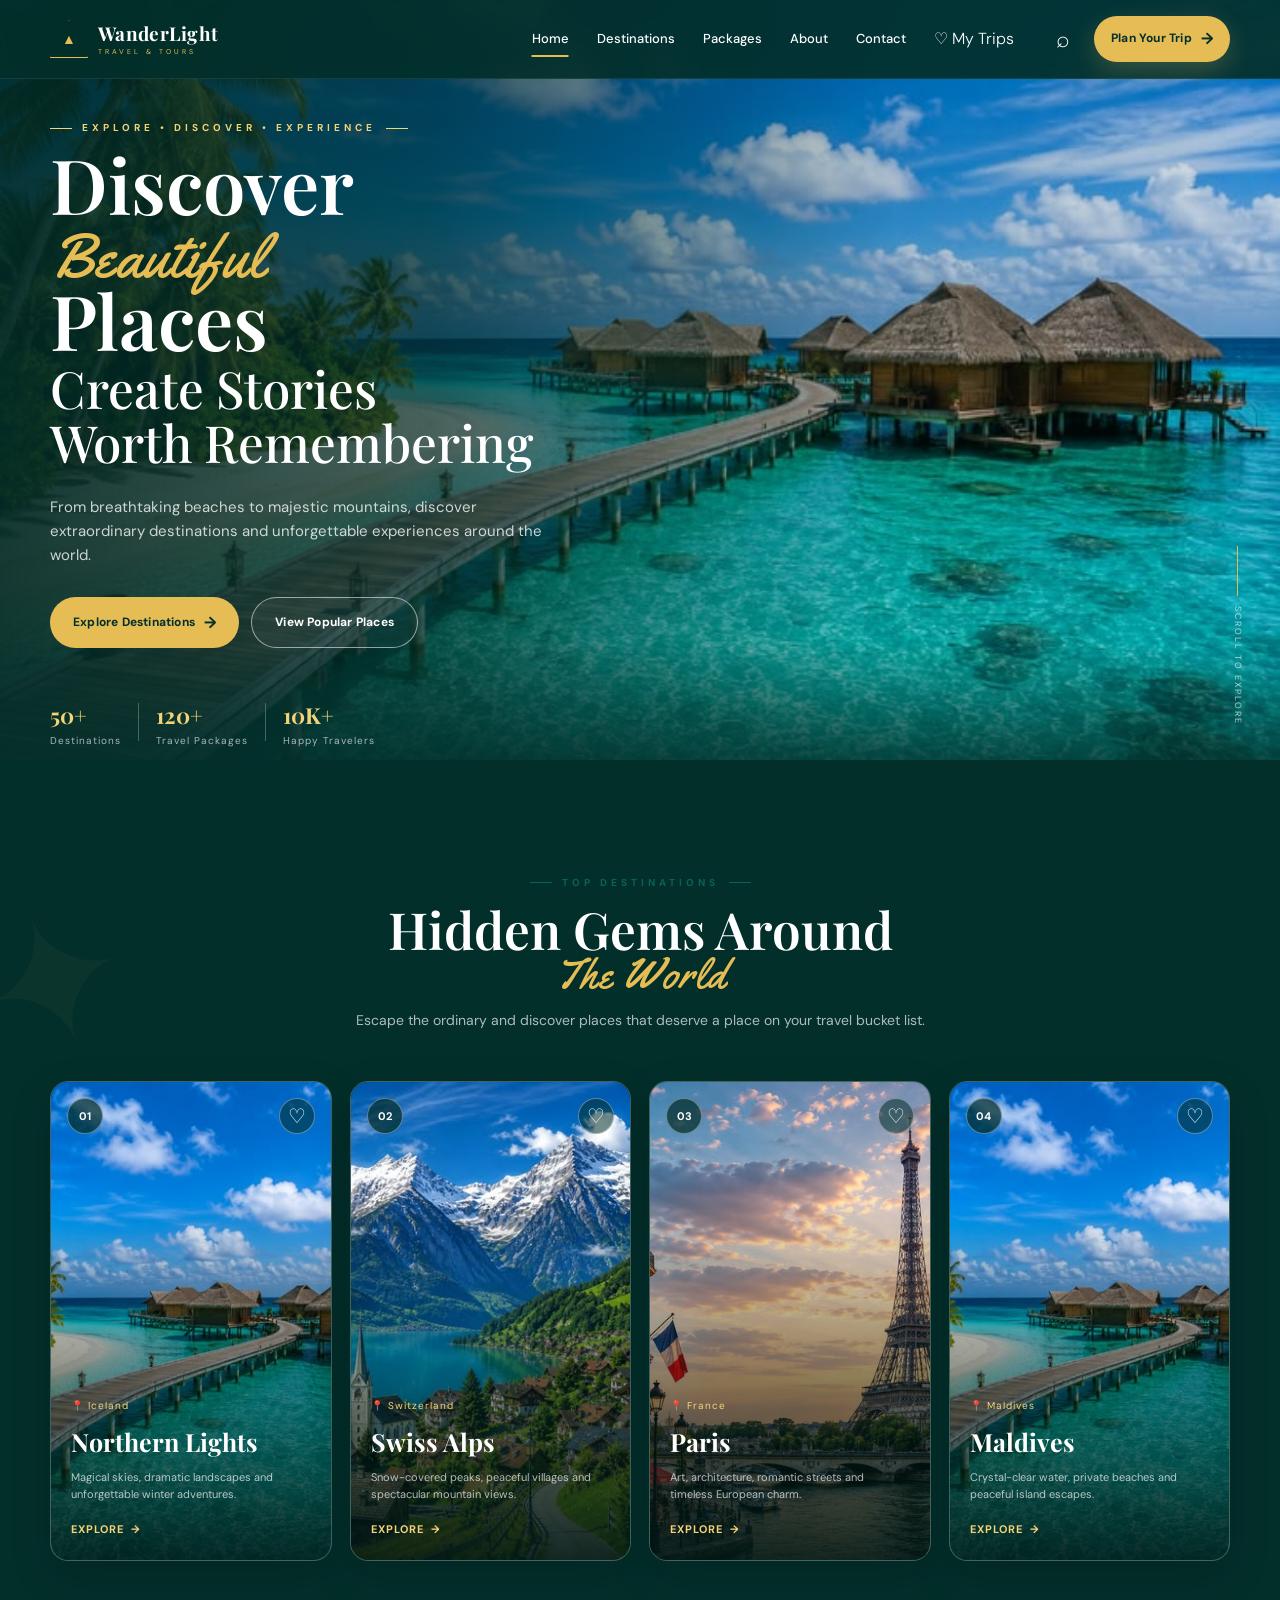
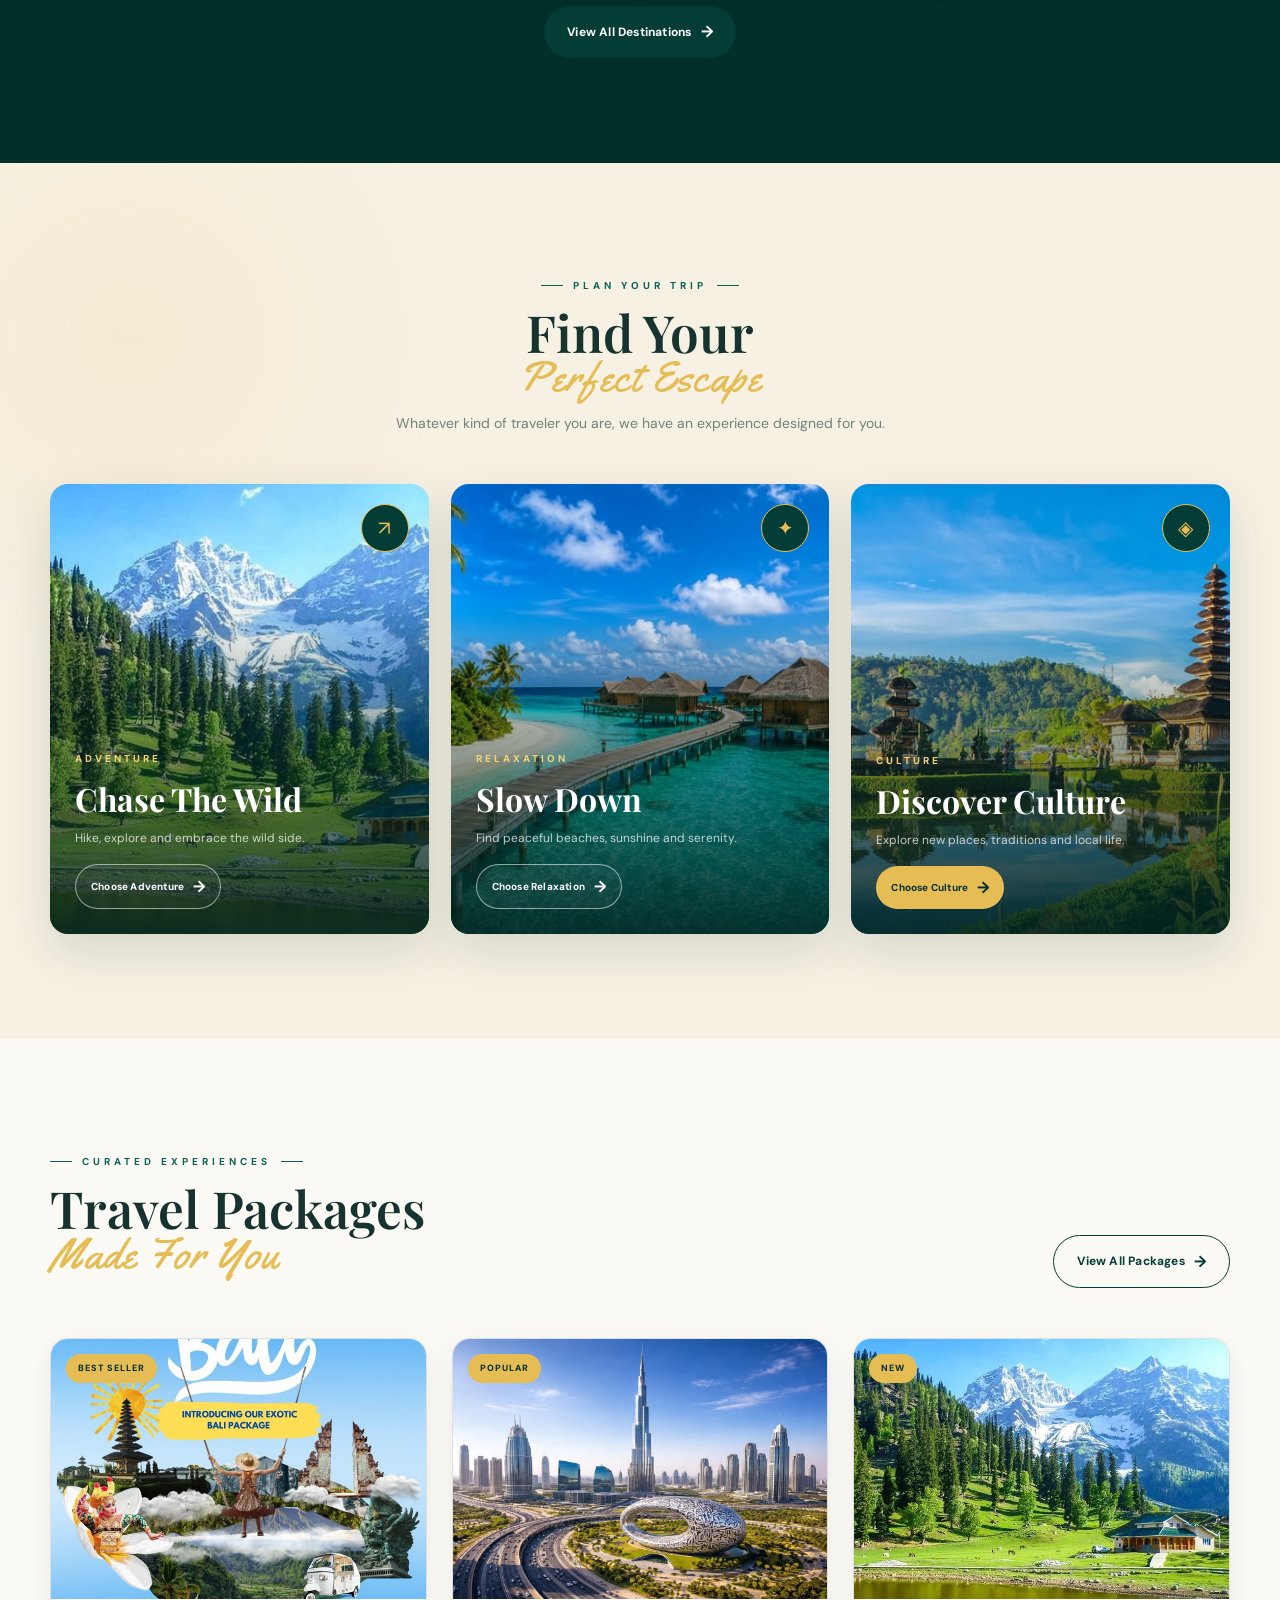
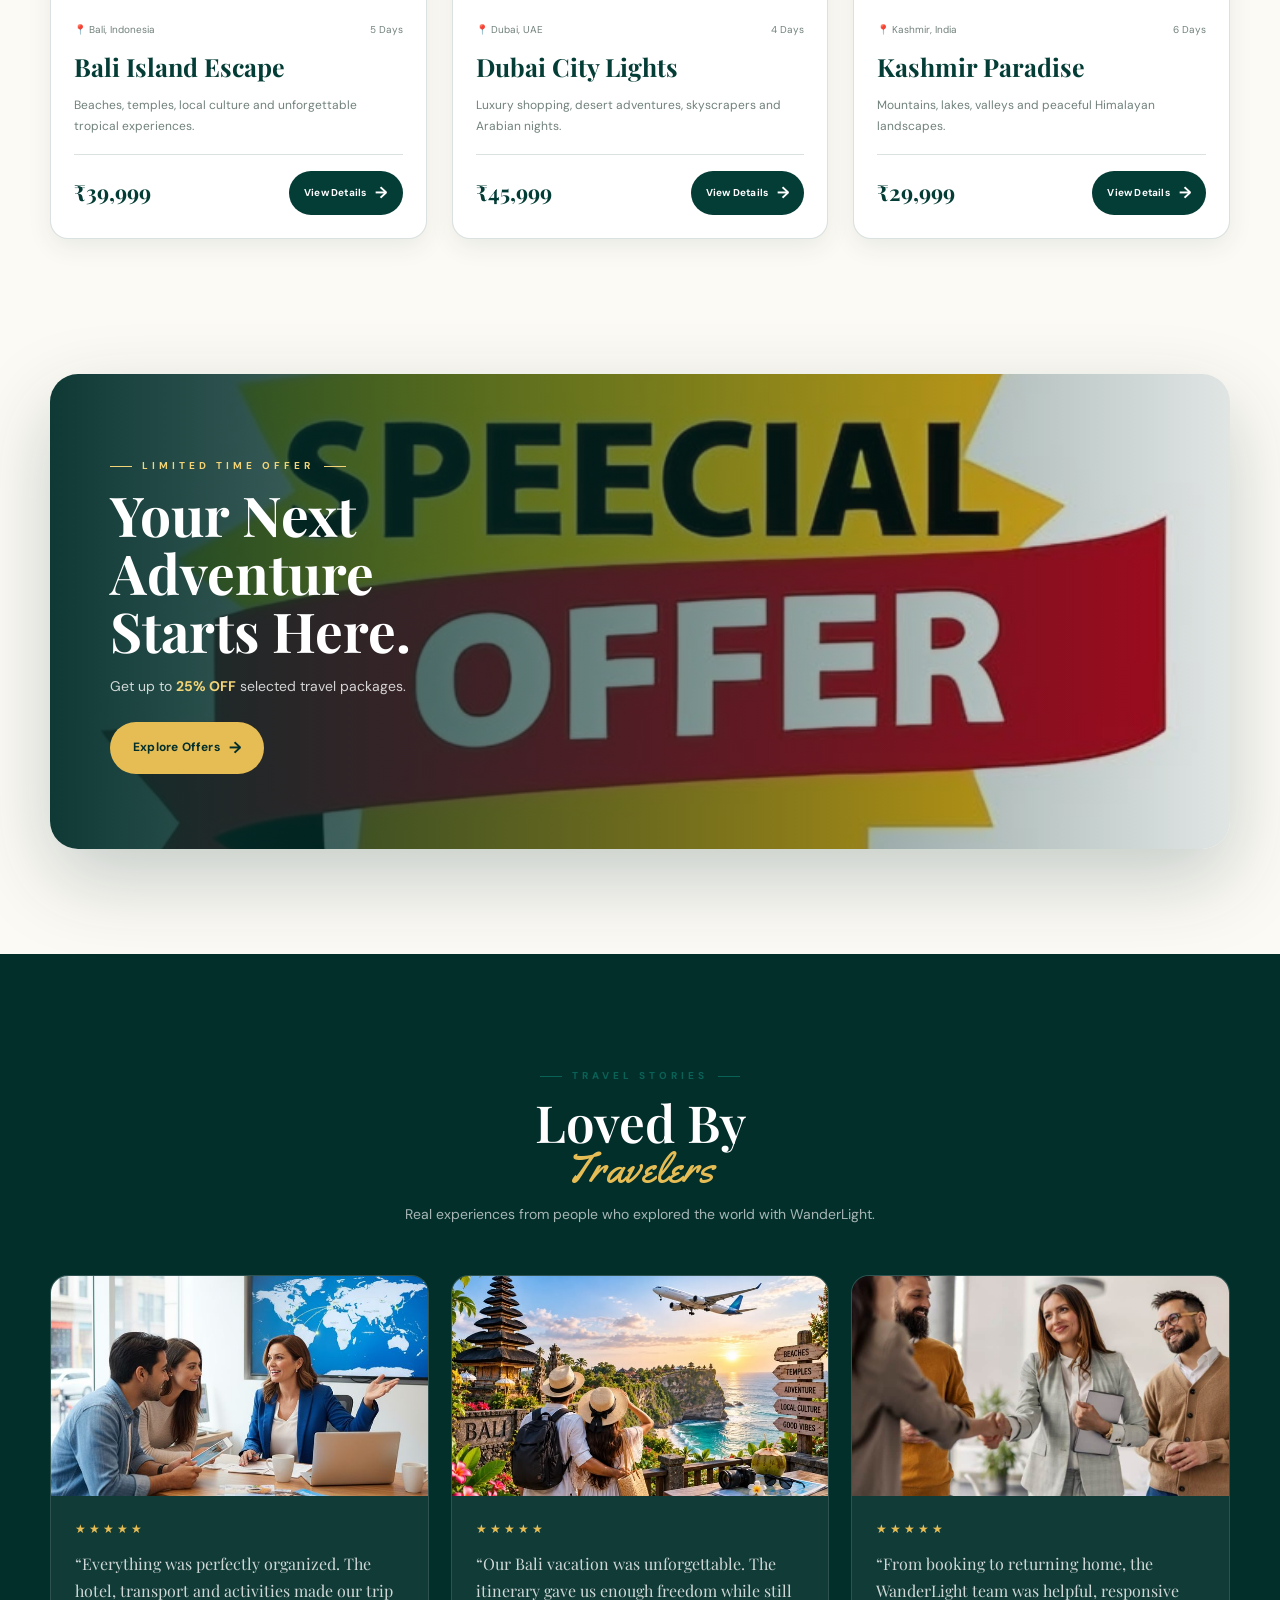
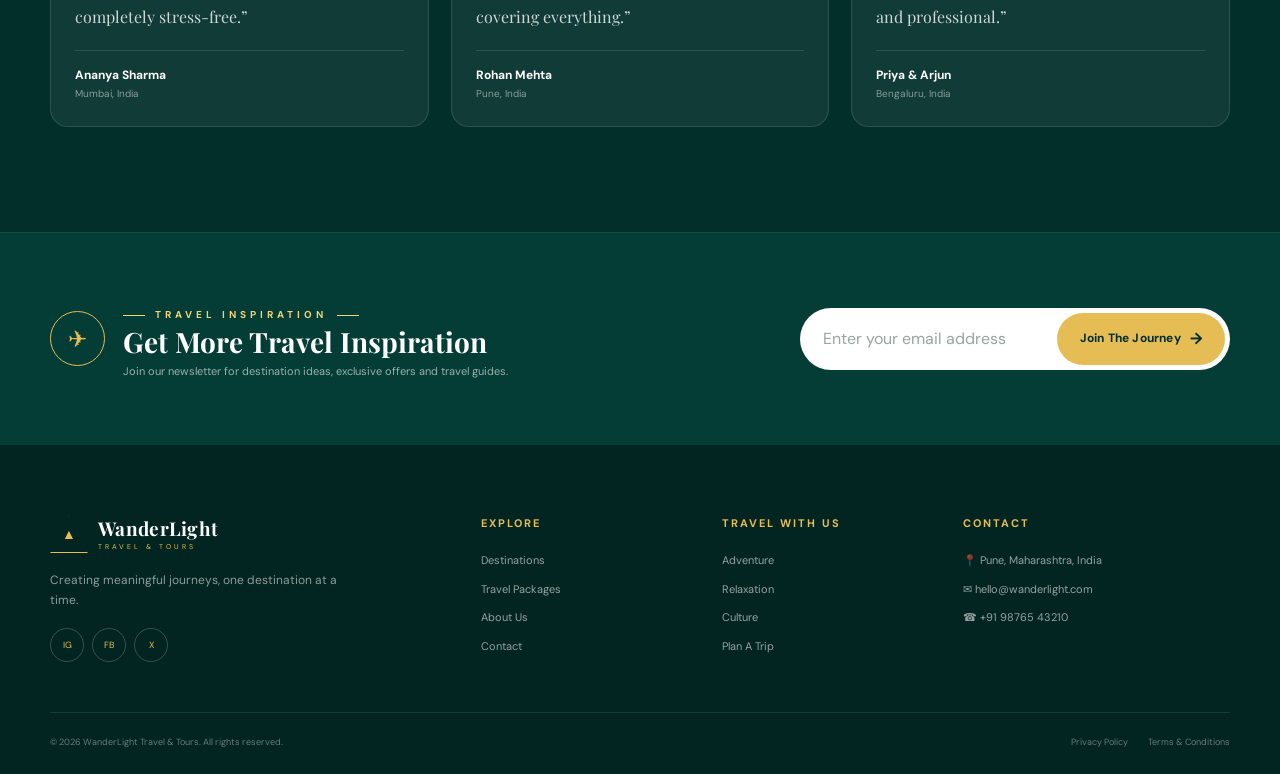
==== commit 19332e35: "Redesign travel booking website and add cart functionality" ====
--- a/index.html
+++ b/index.html
@@ -1,174 +1,1247 @@
 <!DOCTYPE html>
 <html lang="en">
+
 <head>
-  <meta charset="UTF-8">
-  <meta name="viewport" content="width=device-width, initial-scale=1.0">
-  <meta name="description" content="Wanderly — discover beautiful destinations, inspiring travel stories and unforgettable holiday packages.">
-  <title>Wanderly | Discover. Dream. Travel.</title>
-  <link rel="preconnect" href="https://fonts.googleapis.com">
-  <link rel="preconnect" href="https://fonts.gstatic.com" crossorigin>
-  <link href="https://fonts.googleapis.com/css2?family=DM+Sans:wght@400;500;600;700&family=Playfair+Display:wght@500;600;700&display=swap" rel="stylesheet">
-  <link rel="stylesheet" href="css/style.css">
+    <meta charset="UTF-8">
+    <meta name="viewport" content="width=device-width, initial-scale=1.0">
+
+    <title>WanderLight | Explore The World</title>
+
+    <meta name="description"
+        content="WanderLight helps you discover beautiful destinations, curated travel packages and unforgettable experiences.">
+
+    <link rel="preconnect" href="https://fonts.googleapis.com">
+    <link rel="preconnect" href="https://fonts.gstatic.com" crossorigin>
+
+    <link
+        href="https://fonts.googleapis.com/css2?family=DM+Sans:wght@400;500;600;700&family=Playfair+Display:wght@500;600;700&family=Yellowtail&display=swap"
+        rel="stylesheet">
+
+    <link rel="stylesheet" href="css/style.css">
 </head>
-<body class="home-page">
-  <header class="site-header" id="header">
-    <div class="container nav-wrap">
-      <a class="brand" href="index.html" aria-label="Wanderly home">
-        <span class="brand-mark"><span>W</span></span>
-        <span class="brand-copy"><strong>Wanderly</strong><small>Explore. Dream. Discover.</small></span>
-      </a>
-
-      <nav class="main-nav" id="mainNav" aria-label="Main navigation">
-        <a class="active" href="index.html">Home</a>
-        <a href="destinations.html">Destinations</a>
-        <a href="packages.html">Tours</a>
-        <a href="index.html#guides">Travel Guide</a>
-        <a href="index.html#stories">Blog</a>
-        <a href="about.html">About Us</a>
-      </nav>
-
-      <div class="nav-actions">
-        <button class="icon-btn" id="focusSearch" type="button" aria-label="Search destinations">⌕</button>
-        <a class="icon-btn" href="packages.html" aria-label="View packages">♡</a>
-        <button class="icon-btn menu-toggle" id="menuToggle" type="button" aria-label="Open menu" aria-expanded="false"><span></span><span></span><span></span></button>
-      </div>
-    </div>
-  </header>
-
-  <main>
-    <section class="hero-modern" id="home">
-      <div class="hero-bg"></div>
-      <div class="hero-shape hero-shape-left"></div>
-      <div class="hero-shape hero-shape-right"></div>
-      <div class="container hero-inner">
-        <div class="hero-copy reveal">
-          <span class="eyebrow">EXPLORE THE WORLD</span>
-          <h1>Discover Nature.<br><em>Find Your Escape.</em></h1>
-          <p>Breathtaking places, unforgettable experiences, carefully planned just for you.</p>
-          <div class="hero-cta-row">
-            <a href="destinations.html" class="btn btn-primary">Explore Now <span>→</span></a>
-            <a href="packages.html" class="text-link">View packages <span>↗</span></a>
-          </div>
+
+<body>
+
+    <!-- =========================
+         HEADER
+    ========================== -->
+
+    <header class="header" id="header">
+
+        <div class="container nav-container">
+
+            <a href="index.html" class="logo">
+                <span class="logo-mark">▲</span>
+
+                <span class="logo-text">
+                    <strong>WanderLight</strong>
+                    <small>TRAVEL & TOURS</small>
+                </span>
+            </a>
+
+            <nav class="navbar" id="navbar">
+
+                <a href="index.html" class="nav-link active">
+                    Home
+                </a>
+
+                <a href="destinations.html" class="nav-link">
+                    Destinations
+                </a>
+
+                <a href="packages.html" class="nav-link">
+                    Packages
+                </a>
+
+                <a href="about.html" class="nav-link">
+                    About
+                </a>
+
+                <a href="contact.html" class="nav-link">
+                    Contact
+                </a>
+                <a href="cart.html" class="nav-cart">
+                   ♡ My Trips
+                </a>
+
+            </nav>
+
+            <div class="nav-actions">
+
+                <button
+                    type="button"
+                    class="icon-btn search-toggle"
+                    id="searchToggle"
+                    aria-label="Open search">
+                    <span>⌕</span>
+                </button>
+
+                <button
+                    type="button"
+                    class="menu-toggle"
+                    id="menuToggle"
+                    aria-label="Open menu"
+                    aria-expanded="false">
+                    <span></span>
+                    <span></span>
+                    <span></span>
+                </button>
+
+                <a href="booking.html" class="btn btn-primary nav-btn">
+                    Plan Your Trip
+                    <span>→</span>
+                </a>
+
+            </div>
+
         </div>
 
-        <form class="travel-search reveal delay-2" id="homeSearchForm">
-          <label class="search-field">
-            <span class="field-icon">⌖</span>
-            <span><small>Where to?</small><input id="homeSearchInput" type="text" placeholder="Any destination" autocomplete="off"></span>
-          </label>
-          <label class="search-field">
-            <span class="field-icon">▣</span>
-            <span><small>Check in</small><input type="date" aria-label="Check in date"></span>
-          </label>
-          <label class="search-field">
-            <span class="field-icon">▣</span>
-            <span><small>Check out</small><input type="date" aria-label="Check out date"></span>
-          </label>
-          <label class="search-field travelers-field">
-            <span class="field-icon">♙</span>
-            <span><small>Travelers</small><select aria-label="Travelers"><option>2 Travelers</option><option>1 Traveler</option><option>3 Travelers</option><option>4 Travelers</option><option>5+ Travelers</option></select></span>
-          </label>
-          <button class="search-submit" type="submit">Search <span>⌕</span></button>
-        </form>
-      </div>
-    </section>
-
-    <section class="trust-strip" aria-label="Wanderly benefits">
-      <div class="container trust-grid">
-        <article class="trust-item reveal"><span class="trust-icon">✧</span><div><strong>Handpicked Destinations</strong><p>Curated places you'll love.</p></div></article>
-        <article class="trust-item reveal delay-1"><span class="trust-icon">◇</span><div><strong>Best Price Guarantee</strong><p>Great deals, always.</p></div></article>
-        <article class="trust-item reveal delay-2"><span class="trust-icon">♡</span><div><strong>Safe &amp; Trusted Travel</strong><p>Your comfort is our priority.</p></div></article>
-        <article class="trust-item reveal delay-3"><span class="trust-icon">◌</span><div><strong>24/7 Customer Support</strong><p>We're here whenever you need us.</p></div></article>
-      </div>
-    </section>
-
-    <section class="section" id="destinations">
-      <div class="container">
-        <div class="section-top reveal">
-          <div><span class="eyebrow">PLACES WORTH SEEING</span><h2>Popular Destinations <span class="leaf">✦</span></h2></div>
-          <a href="destinations.html" class="view-link">View All Destinations <span>→</span></a>
+        <!-- SEARCH PANEL -->
+
+        <div class="search-panel" id="searchPanel">
+
+            <div class="container search-inner">
+
+                <form action="destinations.html" method="GET" class="search-form">
+
+                    <span class="search-icon">⌕</span>
+
+                    <input
+                        type="search"
+                        name="search"
+                        id="globalSearch"
+                        placeholder="Search destinations, packages..."
+                        autocomplete="off">
+
+                    <button type="submit" class="btn btn-primary">
+                        Search
+                    </button>
+
+                </form>
+
+            </div>
+
         </div>
-        <div class="destination-showcase">
-          <a class="destination-feature reveal" href="destinations.html?search=Switzerland">
-            <img src="images/home-switzerland.jpg" alt="Swiss mountains and lake" loading="lazy">
-            <div class="card-gradient"></div><span class="rating">★ 4.9</span>
-            <div class="destination-overlay"><div><h3>Switzerland</h3><p>Majestic Lakes &amp; Mountains</p></div><strong>₹95K</strong></div>
-          </a>
-          <a class="destination-feature reveal delay-1" href="destinations.html?search=Maldives">
-            <img src="images/home-maldives.jpg" alt="Maldives tropical lagoon" loading="lazy">
-            <div class="card-gradient"></div><span class="rating">★ 4.8</span>
-            <div class="destination-overlay"><div><h3>Maldives</h3><p>Tropical Paradise</p></div><strong>₹65K</strong></div>
-          </a>
-          <a class="destination-feature reveal delay-2" href="destinations.html?search=Kyoto">
-            <img src="images/kyoto-japan.jpg" alt="Kyoto Japan temple" loading="lazy">
-            <div class="card-gradient"></div><span class="rating">★ 4.9</span>
-            <div class="destination-overlay"><div><h3>Kyoto</h3><p>Timeless Culture</p></div><strong>₹79K</strong></div>
-          </a>
-          <a class="destination-feature reveal delay-3" href="destinations.html?search=Iceland">
-            <img src="images/iceland-northern-lights.jpg" alt="Iceland northern lights" loading="lazy">
-            <div class="card-gradient"></div><span class="rating">★ 4.7</span>
-            <div class="destination-overlay"><div><h3>Iceland</h3><p>Land of Fire &amp; Ice</p></div><strong>₹74K</strong></div>
-          </a>
+
+    </header>
+
+
+    <main>
+
+        <!-- =========================
+             HERO SECTION
+        ========================== -->
+
+        <section class="hero">
+
+            <div class="hero-background"></div>
+
+            <div class="hero-overlay"></div>
+
+            <div class="container hero-content">
+
+                <div class="hero-copy">
+
+                    <p class="eyebrow light">
+                        EXPLORE • DISCOVER • EXPERIENCE
+                    </p>
+
+                    <h1>
+                        Discover
+                        <span class="script-text">Beautiful</span>
+                        Places
+                    </h1>
+
+                    <h2>
+                        Create Stories
+                        <br>
+                        Worth Remembering
+                    </h2>
+
+                    <p class="hero-description">
+                        From breathtaking beaches to majestic mountains,
+                        discover extraordinary destinations and unforgettable
+                        experiences around the world.
+                    </p>
+
+                    <div class="hero-buttons">
+
+                        <a href="destinations.html" class="btn btn-gold">
+                            Explore Destinations
+                            <span>→</span>
+                        </a>
+
+                        <a href="#featured" class="btn btn-outline-light">
+                            View Popular Places
+                        </a>
+
+                    </div>
+
+                    <div class="hero-stats">
+
+                        <div class="hero-stat">
+                            <strong>50+</strong>
+                            <span>Destinations</span>
+                        </div>
+
+                        <div class="hero-stat">
+                            <strong>120+</strong>
+                            <span>Travel Packages</span>
+                        </div>
+
+                        <div class="hero-stat">
+                            <strong>10K+</strong>
+                            <span>Happy Travelers</span>
+                        </div>
+
+                    </div>
+
+                </div>
+
+            </div>
+
+            <div class="hero-scroll">
+                <span></span>
+                Scroll to explore
+            </div>
+
+        </section>
+
+
+        <!-- =========================
+             DESTINATIONS SECTION
+        ========================== -->
+
+        <section class="section destinations-section" id="featured">
+
+            <div class="container">
+
+                <div class="section-heading centered">
+
+                    <p class="eyebrow">
+                        TOP DESTINATIONS
+                    </p>
+
+                    <h2>
+                        Hidden Gems Around
+                        <span class="script-text">The World</span>
+                    </h2>
+
+                    <p>
+                        Escape the ordinary and discover places that
+                        deserve a place on your travel bucket list.
+                    </p>
+
+                </div>
+
+
+                <div class="destination-grid">
+
+                    <!-- DESTINATION 01 -->
+
+                    <article class="destination-card">
+
+                        <div class="destination-image">
+
+                            <img
+                                src="images/iceland-northern-lights.jpg"
+                                alt="Iceland Northern Lights">
+
+                            <span class="destination-number">
+                                01
+                            </span>
+
+                            <button
+                                type="button"
+                                class="favorite-btn"
+                                aria-label="Add Iceland to favorites">
+                                ♡
+                            </button>
+
+                            <div class="destination-content">
+
+                                <span class="destination-location">
+                                    📍 Iceland
+                                </span>
+
+                                <h3>
+                                    Northern Lights
+                                </h3>
+
+                                <p>
+                                    Magical skies, dramatic landscapes
+                                    and unforgettable winter adventures.
+                                </p>
+
+                                <a
+                                    href="destinations.html?destination=iceland"
+                                    class="card-link">
+                                    Explore
+                                    <span>→</span>
+                                </a>
+
+                            </div>
+
+                        </div>
+
+                    </article>
+
+
+                    <!-- DESTINATION 02 -->
+
+                    <article class="destination-card">
+
+                        <div class="destination-image">
+
+                            <img
+                                src="images/home-switzerland.jpg"
+                                alt="Swiss Alps">
+
+                            <span class="destination-number">
+                                02
+                            </span>
+
+                            <button
+                                type="button"
+                                class="favorite-btn"
+                                aria-label="Add Switzerland to favorites">
+                                ♡
+                            </button>
+
+                            <div class="destination-content">
+
+                                <span class="destination-location">
+                                    📍 Switzerland
+                                </span>
+
+                                <h3>
+                                    Swiss Alps
+                                </h3>
+
+                                <p>
+                                    Snow-covered peaks, peaceful villages
+                                    and spectacular mountain views.
+                                </p>
+
+                                <a
+                                    href="destinations.html?destination=switzerland"
+                                    class="card-link">
+                                    Explore
+                                    <span>→</span>
+                                </a>
+
+                            </div>
+
+                        </div>
+
+                    </article>
+
+
+                    <!-- DESTINATION 03 -->
+
+                    <article class="destination-card">
+
+                        <div class="destination-image">
+
+                            <img
+                                src="images/home-paris.jpg"
+                                alt="Paris France">
+
+                            <span class="destination-number">
+                                03
+                            </span>
+
+                            <button
+                                type="button"
+                                class="favorite-btn"
+                                aria-label="Add Paris to favorites">
+                                ♡
+                            </button>
+
+                            <div class="destination-content">
+
+                                <span class="destination-location">
+                                    📍 France
+                                </span>
+
+                                <h3>
+                                    Paris
+                                </h3>
+
+                                <p>
+                                    Art, architecture, romantic streets
+                                    and timeless European charm.
+                                </p>
+
+                                <a
+                                    href="destinations.html?destination=paris"
+                                    class="card-link">
+                                    Explore
+                                    <span>→</span>
+                                </a>
+
+                            </div>
+
+                        </div>
+
+                    </article>
+
+
+                    <!-- DESTINATION 04 -->
+
+                    <article class="destination-card">
+
+                        <div class="destination-image">
+
+                            <img
+                                src="images/home-maldives.jpg"
+                                alt="Maldives">
+
+                            <span class="destination-number">
+                                04
+                            </span>
+
+                            <button
+                                type="button"
+                                class="favorite-btn"
+                                aria-label="Add Maldives to favorites">
+                                ♡
+                            </button>
+
+                            <div class="destination-content">
+
+                                <span class="destination-location">
+                                    📍 Maldives
+                                </span>
+
+                                <h3>
+                                    Maldives
+                                </h3>
+
+                                <p>
+                                    Crystal-clear water, private beaches
+                                    and peaceful island escapes.
+                                </p>
+
+                                <a
+                                    href="destinations.html?destination=maldives"
+                                    class="card-link">
+                                    Explore
+                                    <span>→</span>
+                                </a>
+
+                            </div>
+
+                        </div>
+
+                    </article>
+
+                </div>
+
+
+                <div class="section-button">
+
+                    <a href="destinations.html" class="btn btn-dark">
+                        View All Destinations
+                        <span>→</span>
+                    </a>
+
+                </div>
+
+            </div>
+
+        </section>
+
+
+        <!-- =========================
+             PLAN YOUR TRIP
+        ========================== -->
+
+        <section class="section trip-section">
+
+            <div class="container">
+
+                <div class="section-heading centered">
+
+                    <p class="eyebrow">
+                        PLAN YOUR TRIP
+                    </p>
+
+                    <h2>
+                        Find Your
+                        <span class="script-text">Perfect Escape</span>
+                    </h2>
+
+                    <p>
+                        Whatever kind of traveler you are,
+                        we have an experience designed for you.
+                    </p>
+
+                </div>
+
+
+                <div class="trip-grid">
+
+                    <!-- ADVENTURE -->
+
+                    <article class="trip-card">
+
+                        <img
+                            src="images/mountain-traveler.jpg"
+                            alt="Adventure travel">
+
+                        <div class="trip-overlay"></div>
+
+                        <div class="trip-icon">
+                            ↗
+                        </div>
+
+                        <div class="trip-content">
+
+                            <span>
+                                ADVENTURE
+                            </span>
+
+                            <h3>
+                                Chase The Wild
+                            </h3>
+
+                            <p>
+                                Hike, explore and embrace
+                                the wild side.
+                            </p>
+
+                            <a
+                                href="packages.html?category=adventure"
+                                class="btn btn-small btn-outline-light">
+                                Choose Adventure
+                                <span>→</span>
+                            </a>
+
+                        </div>
+
+                    </article>
+
+
+                    <!-- RELAXATION -->
+
+                    <article class="trip-card">
+
+                        <img
+                            src="images/home-maldives.jpg"
+                            alt="Relaxation travel">
+
+                        <div class="trip-overlay"></div>
+
+                        <div class="trip-icon">
+                            ✦
+                        </div>
+
+                        <div class="trip-content">
+
+                            <span>
+                                RELAXATION
+                            </span>
+
+                            <h3>
+                                Slow Down
+                            </h3>
+
+                            <p>
+                                Find peaceful beaches,
+                                sunshine and serenity.
+                            </p>
+
+                            <a
+                                href="packages.html?category=relaxation"
+                                class="btn btn-small btn-outline-light">
+                                Choose Relaxation
+                                <span>→</span>
+                            </a>
+
+                        </div>
+
+                    </article>
+
+
+                    <!-- CULTURE -->
+
+                    <article class="trip-card">
+
+                        <img
+                            src="images/kyoto-japan.jpg"
+                            alt="Cultural travel">
+
+                        <div class="trip-overlay"></div>
+
+                        <div class="trip-icon">
+                            ◈
+                        </div>
+
+                        <div class="trip-content">
+
+                            <span>
+                                CULTURE
+                            </span>
+
+                            <h3>
+                                Discover Culture
+                            </h3>
+
+                            <p>
+                                Explore new places,
+                                traditions and local life.
+                            </p>
+
+                            <a
+                                href="packages.html?category=culture"
+                                class="btn btn-small btn-gold">
+                                Choose Culture
+                                <span>→</span>
+                            </a>
+
+                        </div>
+
+                    </article>
+
+                </div>
+
+            </div>
+
+        </section>
+
+
+        <!-- =========================
+             FEATURED PACKAGES
+        ========================== -->
+
+        <section class="section packages-section">
+
+            <div class="container">
+
+                <div class="section-heading section-heading-row">
+
+                    <div>
+
+                        <p class="eyebrow">
+                            CURATED EXPERIENCES
+                        </p>
+
+                        <h2>
+                            Travel Packages
+                            <span class="script-text">Made For You</span>
+                        </h2>
+
+                    </div>
+
+                    <a href="packages.html" class="btn btn-outline-dark">
+                        View All Packages
+                        <span>→</span>
+                    </a>
+
+                </div>
+
+
+                <div class="package-grid">
+
+                    <!-- PACKAGE 1 -->
+
+                    <article class="package-card">
+
+                        <div class="package-image">
+
+                            <img
+                                src="images/package-bali.jpg"
+                                alt="Bali travel package">
+
+                            <span class="package-tag">
+                                BEST SELLER
+                            </span>
+
+                        </div>
+
+                        <div class="package-body">
+
+                            <div class="package-meta">
+                                <span>📍 Bali, Indonesia</span>
+                                <span>5 Days</span>
+                            </div>
+
+                            <h3>
+                                Bali Island Escape
+                            </h3>
+
+                            <p>
+                                Beaches, temples, local culture and
+                                unforgettable tropical experiences.
+                            </p>
+
+                            <div class="package-bottom">
+
+                                <strong>
+                                    ₹39,999
+                                </strong>
+
+                                <a
+                                    href="package-details.html?id=bali"
+                                    class="btn btn-small btn-dark">
+                                    View Details
+                                    <span>→</span>
+                                </a>
+
+                            </div>
+
+                        </div>
+
+                    </article>
+
+
+                    <!-- PACKAGE 2 -->
+
+                    <article class="package-card">
+
+                        <div class="package-image">
+
+                            <img
+                                src="images/home-dubai.jpg"
+                                alt="Dubai travel package">
+
+                            <span class="package-tag">
+                                POPULAR
+                            </span>
+
+                        </div>
+
+                        <div class="package-body">
+
+                            <div class="package-meta">
+                                <span>📍 Dubai, UAE</span>
+                                <span>4 Days</span>
+                            </div>
+
+                            <h3>
+                                Dubai City Lights
+                            </h3>
+
+                            <p>
+                                Luxury shopping, desert adventures,
+                                skyscrapers and Arabian nights.
+                            </p>
+
+                            <div class="package-bottom">
+
+                                <strong>
+                                    ₹45,999
+                                </strong>
+
+                                <a
+                                    href="package-details.html?id=dubai"
+                                    class="btn btn-small btn-dark">
+                                    View Details
+                                    <span>→</span>
+                                </a>
+
+                            </div>
+
+                        </div>
+
+                    </article>
+
+
+                    <!-- PACKAGE 3 -->
+
+                    <article class="package-card">
+
+                        <div class="package-image">
+
+                            <img
+                                src="images/home-kashmir.jpg"
+                                alt="Kashmir travel package">
+
+                            <span class="package-tag">
+                                NEW
+                            </span>
+
+                        </div>
+
+                        <div class="package-body">
+
+                            <div class="package-meta">
+                                <span>📍 Kashmir, India</span>
+                                <span>6 Days</span>
+                            </div>
+
+                            <h3>
+                                Kashmir Paradise
+                            </h3>
+
+                            <p>
+                                Mountains, lakes, valleys and peaceful
+                                Himalayan landscapes.
+                            </p>
+
+                            <div class="package-bottom">
+
+                                <strong>
+                                    ₹29,999
+                                </strong>
+
+                                <a
+                                    href="package-details.html?id=kashmir"
+                                    class="btn btn-small btn-dark">
+                                    View Details
+                                    <span>→</span>
+                                </a>
+
+                            </div>
+
+                        </div>
+
+                    </article>
+
+                </div>
+
+            </div>
+
+        </section>
+
+
+        <!-- =========================
+             OFFER SECTION
+        ========================== -->
+
+        <section class="offer-section">
+
+            <div class="container">
+
+                <div class="offer-card">
+
+                    <img
+                        src="images/offer-banner.jpg"
+                        alt="Special travel offer">
+
+                    <div class="offer-overlay"></div>
+
+                    <div class="offer-content">
+
+                        <p class="eyebrow light">
+                            LIMITED TIME OFFER
+                        </p>
+
+                        <h2>
+                            Your Next Adventure
+                            <br>
+                            Starts Here.
+                        </h2>
+
+                        <p>
+                            Get up to
+                            <strong>25% OFF</strong>
+                            selected travel packages.
+                        </p>
+
+                        <a
+                            href="packages.html"
+                            class="btn btn-gold">
+                            Explore Offers
+                            <span>→</span>
+                        </a>
+
+                    </div>
+
+                </div>
+
+            </div>
+
+        </section>
+
+
+        <!-- =========================
+             TESTIMONIALS
+        ========================== -->
+
+        <section class="section testimonials-section">
+
+            <div class="container">
+
+                <div class="section-heading centered">
+
+                    <p class="eyebrow">
+                        TRAVEL STORIES
+                    </p>
+
+                    <h2>
+                        Loved By
+                        <span class="script-text">Travelers</span>
+                    </h2>
+
+                    <p>
+                        Real experiences from people who explored
+                        the world with WanderLight.
+                    </p>
+
+                </div>
+
+
+                <div class="testimonial-grid">
+
+                    <!-- TESTIMONIAL 1 -->
+
+                    <article class="testimonial-card">
+
+                        <div class="testimonial-image">
+
+                            <img
+                                src="images/testimonial-1.jpg"
+                                alt="WanderLight traveler">
+
+                        </div>
+
+                        <div class="testimonial-content">
+
+                            <div class="stars">
+                                ★★★★★
+                            </div>
+
+                            <p>
+                                “Everything was perfectly organized.
+                                The hotel, transport and activities
+                                made our trip completely stress-free.”
+                            </p>
+
+                            <div class="testimonial-user">
+
+                                <strong>
+                                    Ananya Sharma
+                                </strong>
+
+                                <span>
+                                    Mumbai, India
+                                </span>
+
+                            </div>
+
+                        </div>
+
+                    </article>
+
+
+                    <!-- TESTIMONIAL 2 -->
+
+                    <article class="testimonial-card">
+
+                        <div class="testimonial-image">
+
+                            <img
+                                src="images/testimonial-2.jpg"
+                                alt="Happy traveler">
+
+                        </div>
+
+                        <div class="testimonial-content">
+
+                            <div class="stars">
+                                ★★★★★
+                            </div>
+
+                            <p>
+                                “Our Bali vacation was unforgettable.
+                                The itinerary gave us enough freedom
+                                while still covering everything.”
+                            </p>
+
+                            <div class="testimonial-user">
+
+                                <strong>
+                                    Rohan Mehta
+                                </strong>
+
+                                <span>
+                                    Pune, India
+                                </span>
+
+                            </div>
+
+                        </div>
+
+                    </article>
+
+
+                    <!-- TESTIMONIAL 3 -->
+
+                    <article class="testimonial-card">
+
+                        <div class="testimonial-image">
+
+                            <img
+                                src="images/testimonial-3.jpg"
+                                alt="Travel couple">
+
+                        </div>
+
+                        <div class="testimonial-content">
+
+                            <div class="stars">
+                                ★★★★★
+                            </div>
+
+                            <p>
+                                “From booking to returning home,
+                                the WanderLight team was helpful,
+                                responsive and professional.”
+                            </p>
+
+                            <div class="testimonial-user">
+
+                                <strong>
+                                    Priya & Arjun
+                                </strong>
+
+                                <span>
+                                    Bengaluru, India
+                                </span>
+
+                            </div>
+
+                        </div>
+
+                    </article>
+
+                </div>
+
+            </div>
+
+        </section>
+
+
+        <!-- =========================
+             NEWSLETTER
+        ========================== -->
+
+        <section class="newsletter-section">
+
+            <div class="container newsletter-container">
+
+                <div class="newsletter-content">
+
+                    <span class="newsletter-icon">
+                        ✈
+                    </span>
+
+                    <div>
+
+                        <p class="eyebrow light">
+                            TRAVEL INSPIRATION
+                        </p>
+
+                        <h2>
+                            Get More Travel Inspiration
+                        </h2>
+
+                        <p>
+                            Join our newsletter for destination ideas,
+                            exclusive offers and travel guides.
+                        </p>
+
+                    </div>
+
+                </div>
+
+
+                <form class="newsletter-form" id="newsletterForm">
+
+                    <input
+                        type="email"
+                        id="newsletterEmail"
+                        placeholder="Enter your email address"
+                        required>
+
+                    <button
+                        type="submit"
+                        class="btn btn-gold">
+                        Join The Journey
+                        <span>→</span>
+                    </button>
+
+                </form>
+
+            </div>
+
+        </section>
+
+    </main>
+
+
+    <!-- =========================
+         FOOTER
+    ========================== -->
+
+    <footer class="footer">
+
+        <div class="container">
+
+            <div class="footer-main">
+
+                <div class="footer-brand">
+
+                    <a href="index.html" class="logo footer-logo">
+
+                        <span class="logo-mark">
+                            ▲
+                        </span>
+
+                        <span class="logo-text">
+
+                            <strong>
+                                WanderLight
+                            </strong>
+
+                            <small>
+                                TRAVEL & TOURS
+                            </small>
+
+                        </span>
+
+                    </a>
+
+                    <p>
+                        Creating meaningful journeys,
+                        one destination at a time.
+                    </p>
+
+                    <div class="social-links">
+
+                        <a href="#" aria-label="Instagram">
+                            IG
+                        </a>
+
+                        <a href="#" aria-label="Facebook">
+                            FB
+                        </a>
+
+                        <a href="#" aria-label="Twitter">
+                            X
+                        </a>
+
+                    </div>
+
+                </div>
+
+
+                <div class="footer-column">
+
+                    <h3>
+                        Explore
+                    </h3>
+
+                    <a href="destinations.html">
+                        Destinations
+                    </a>
+
+                    <a href="packages.html">
+                        Travel Packages
+                    </a>
+
+                    <a href="about.html">
+                        About Us
+                    </a>
+
+                    <a href="contact.html">
+                        Contact
+                    </a>
+
+                </div>
+
+
+                <div class="footer-column">
+
+                    <h3>
+                        Travel With Us
+                    </h3>
+
+                    <a href="packages.html?category=adventure">
+                        Adventure
+                    </a>
+
+                    <a href="packages.html?category=relaxation">
+                        Relaxation
+                    </a>
+
+                    <a href="packages.html?category=culture">
+                        Culture
+                    </a>
+
+                    <a href="booking.html">
+                        Plan A Trip
+                    </a>
+
+                </div>
+
+
+                <div class="footer-column">
+
+                    <h3>
+                        Contact
+                    </h3>
+
+                    <p>
+                        📍 Pune, Maharashtra, India
+                    </p>
+
+                    <p>
+                        ✉ hello@wanderlight.com
+                    </p>
+
+                    <p>
+                        ☎ +91 98765 43210
+                    </p>
+
+                </div>
+
+            </div>
+
+
+            <div class="footer-bottom">
+
+                <p>
+                    © 2026 WanderLight Travel & Tours.
+                    All rights reserved.
+                </p>
+
+                <div>
+
+                    <a href="#">
+                        Privacy Policy
+                    </a>
+
+                    <a href="#">
+                        Terms & Conditions
+                    </a>
+
+                </div>
+
+            </div>
+
         </div>
-        <div class="category-row reveal" aria-label="Travel categories">
-          <a href="destinations.html?category=Adventure"><span>♧</span>Adventure</a>
-          <a href="destinations.html?category=Beach"><span>♨</span>Beach</a>
-          <a href="destinations.html?category=Nature"><span>♧</span>Nature</a>
-          <a href="destinations.html?category=City"><span>⌂</span>Culture</a>
-          <a href="destinations.html?category=Beach"><span>♡</span>Honeymoon</a>
-          <a href="destinations.html"><span>♧</span>Family</a>
-        </div>
-      </div>
-    </section>
-
-    <section class="guide-section section" id="guides">
-      <div class="container guide-panel reveal">
-        <div class="guide-copy"><span class="eyebrow">NEED INSPIRATION?</span><h2>Travel Stories &amp; Guides</h2><p>Get travel tips, destination ideas, and inspiring stories from around the world.</p><a class="btn btn-secondary" href="about.html">Read Travel Stories <span>→</span></a></div>
-        <div class="guide-cards" id="stories">
-          <a class="guide-card" href="about.html"><img src="images/europe-hidden-gems.jpg" alt="European hidden gems" loading="lazy"><div><small>10 Hidden Gems in Europe</small><strong>5 min read</strong></div></a>
-          <a class="guide-card" href="about.html"><img src="images/mountain-traveler.jpg" alt="Traveler looking at mountain lake" loading="lazy"><div><small>Packing Essentials for Every Trip</small><strong>4 min read</strong></div></a>
-        </div>
-      </div>
-    </section>
-
-    <section class="offer-banner-section section" id="offers">
-      <div class="container offer-modern reveal">
-        <div class="offer-photo"><img src="images/team-1.jpg" alt="Beautiful travel destination" loading="lazy"></div>
-        <div class="offer-copy"><span class="eyebrow light">SPECIAL OFFER ✦</span><h2>Your Next Adventure<br><em>Starts Here</em></h2><p>Exclusive packages. Flexible bookings. Memories that last a lifetime.</p><a href="packages.html" class="btn btn-accent">Discover Packages <span>→</span></a></div>
-        <div class="offer-flower">✿</div>
-      </div>
-    </section>
-
-    <section class="stats-section">
-      <div class="container stats-grid">
-        <div class="stat reveal"><strong>100+</strong><span>Destinations</span></div>
-        <div class="stat reveal delay-1"><strong>50K+</strong><span>Happy Travelers</span></div>
-        <div class="stat reveal delay-2"><strong>4.8<span>★</span></strong><span>Average Rating</span></div>
-        <div class="stat reveal delay-3"><strong>24/7</strong><span>Support</span></div>
-        <div class="follow reveal"><small>Follow Us</small><div><a href="#" aria-label="Facebook">f</a><a href="#" aria-label="Instagram">◎</a><a href="#" aria-label="YouTube">▶</a></div></div>
-      </div>
-    </section>
-
-    <section class="newsletter-section" id="newsletter">
-      <div class="container newsletter reveal">
-        <div><span class="eyebrow">TRAVEL INSPIRATION</span><h2>Get beautiful journeys in your inbox.</h2><p>New destinations, practical tips and exclusive offers — no spam.</p></div>
-        <form id="newsletterForm"><input type="email" id="newsletterEmail" placeholder="Enter your email" aria-label="Email address" required><button type="submit">Subscribe</button></form>
-      </div>
-    </section>
-  </main>
-
-  <footer class="site-footer">
-    <div class="container footer-grid">
-      <div class="footer-brand"><a class="brand" href="index.html"><span class="brand-mark"><span>W</span></span><span class="brand-copy"><strong>Wanderly</strong><small>Explore. Dream. Discover.</small></span></a><p>We bring you closer to the world's most amazing places with unforgettable travel experiences.</p></div>
-      <div><h4>Company</h4><a href="about.html">About Us</a><a href="about.html#team">Our Team</a><a href="contact.html">Contact Us</a></div>
-      <div><h4>Support</h4><a href="contact.html">Help Center</a><a href="contact.html">FAQ</a><a href="contact.html">Terms &amp; Conditions</a><a href="contact.html">Privacy Policy</a></div>
-      <div><h4>Top Destinations</h4><a href="destinations.html?search=Bali">Bali</a><a href="destinations.html?search=Switzerland">Switzerland</a><a href="destinations.html?search=Maldives">Maldives</a><a href="destinations.html?search=Dubai">Dubai</a></div>
-      <div><h4>Newsletter</h4><p>Subscribe for travel inspiration and exclusive deals.</p><a class="footer-subscribe" href="#newsletter">Subscribe →</a></div>
-    </div>
-    <div class="container footer-bottom"><span>© 2026 Wanderly. All rights reserved.</span><span>Made for unforgettable journeys ✦</span></div>
-  </footer>
-
-  <script src="js/data.js"></script>
-  <script src="js/script.js"></script>
+
+    </footer>
+
+
+    <!-- =========================
+         SCROLL TO TOP
+    ========================== -->
+
+    <button
+        type="button"
+        class="scroll-top"
+        id="scrollTop"
+        aria-label="Scroll to top">
+        ↑
+    </button>
+
+
+    <script src="js/script.js"></script>
+
 </body>
-</html>
+
+</html>
--- a/css/style.css
+++ b/css/style.css
@@ -1,35 +1,2498 @@
-@import url('https://fonts.googleapis.com/css2?family=DM+Sans:wght@400;500;600;700&family=Playfair+Display:wght@500;600;700&display=swap');
-
-:root{--green:#1f4b3b;--green-dark:#12372c;--green-soft:#eaf1e8;--orange:#f39a38;--orange-dark:#dd7f20;--cream:#f8f7f1;--paper:#fffefa;--ink:#17251f;--text:#607068;--muted:#8a958f;--line:#e4e8e1;--white:#fff;--shadow:0 18px 50px rgba(27,58,45,.10);--shadow-lg:0 28px 70px rgba(27,58,45,.16);--radius:24px;--container:1180px}
-*{box-sizing:border-box;margin:0;padding:0}html{scroll-behavior:smooth}body{font-family:'DM Sans',sans-serif;color:var(--ink);background:#fff;line-height:1.6;overflow-x:hidden}a{text-decoration:none;color:inherit}button,input,select{font:inherit}button{cursor:pointer}img{display:block;width:100%;object-fit:cover}::selection{background:var(--orange);color:#fff}.container{width:min(92%,var(--container));margin:auto}.section{padding:82px 0}.eyebrow{display:inline-block;font-size:.72rem;font-weight:700;letter-spacing:2px;color:var(--green);margin-bottom:10px}.eyebrow.light{color:#dcefdc}h1,h2,h3,h4{font-family:'Playfair Display',serif;line-height:1.12;color:var(--ink)}h1{font-size:clamp(3rem,6vw,5.8rem)}h2{font-size:clamp(2rem,4vw,3.3rem)}p{color:var(--text)}
-
-/* Header */
-.site-header{position:absolute;top:0;left:0;width:100%;z-index:1000;transition:.3s ease}.site-header.scrolled{position:fixed;background:rgba(255,255,255,.94);backdrop-filter:blur(18px);box-shadow:0 8px 30px rgba(20,40,30,.08)}.nav-wrap{height:82px;display:flex;align-items:center;justify-content:space-between;gap:28px}.brand{display:inline-flex;align-items:center;gap:10px}.brand-mark{width:43px;height:43px;border-radius:14px 18px 14px 18px;background:linear-gradient(145deg,var(--orange),#e88422);display:grid;place-items:center;color:#fff;font-weight:800;box-shadow:0 8px 20px rgba(243,154,56,.25);transform:rotate(-4deg)}.brand-mark span{transform:rotate(4deg)}.brand-copy{display:flex;flex-direction:column;line-height:1.05}.brand-copy strong{font-size:1.25rem}.brand-copy small{font-size:.58rem;color:var(--muted);margin-top:4px}.site-header:not(.scrolled) .brand-copy strong,.site-header:not(.scrolled) .brand-copy small{color:#fff}.main-nav{display:flex;align-items:center;gap:28px}.main-nav a{position:relative;font-size:.84rem;font-weight:600;color:#fff;padding:9px 0}.site-header.scrolled .main-nav a{color:var(--ink)}.main-nav a::after{content:'';position:absolute;left:0;bottom:2px;width:0;height:2px;border-radius:3px;background:var(--orange);transition:.25s}.main-nav a:hover::after,.main-nav a.active::after{width:100%}.nav-actions{display:flex;gap:8px}.icon-btn{width:40px;height:40px;border:1px solid rgba(255,255,255,.35);border-radius:50%;display:grid;place-items:center;background:rgba(255,255,255,.14);color:#fff;transition:.25s}.site-header.scrolled .icon-btn{border-color:var(--line);background:#fff;color:var(--ink)}.icon-btn:hover{transform:translateY(-2px);background:var(--orange);color:#fff;border-color:var(--orange)}.menu-toggle{display:none;gap:4px}.menu-toggle span{display:block;width:17px;height:2px;background:currentColor;border-radius:3px;transition:.25s}
-
-/* Hero */
-.hero-modern{position:relative;min-height:690px;display:flex;align-items:center;overflow:hidden;background:var(--green-dark)}.hero-bg{position:absolute;inset:0;background:linear-gradient(90deg,rgba(10,35,27,.78) 0%,rgba(15,50,39,.47) 42%,rgba(15,50,39,.08) 78%),url('../images/hero-mountain-lake.jpg') center/cover no-repeat;transform:scale(1.03);animation:heroZoom 14s ease-in-out infinite alternate}.hero-shape{position:absolute;background:rgba(255,255,255,.08);border:1px solid rgba(255,255,255,.15);border-radius:50%;filter:blur(.2px)}.hero-shape-left{width:260px;height:260px;left:-140px;top:160px}.hero-shape-right{width:340px;height:340px;right:-190px;bottom:-170px}.hero-inner{position:relative;z-index:2;padding-top:90px}.hero-copy{max-width:650px}.hero-copy h1{color:#fff;margin:8px 0 18px}.hero-copy h1 em{font-style:normal;color:#bfe2bd}.hero-copy p{max-width:500px;color:rgba(255,255,255,.88);font-size:1.02rem;margin-bottom:26px}.hero-cta-row{display:flex;align-items:center;gap:24px}.btn{display:inline-flex;align-items:center;justify-content:center;gap:12px;min-height:48px;padding:0 20px;border:0;border-radius:14px;font-weight:700;transition:.3s ease;position:relative;overflow:hidden}.btn::before{content:'';position:absolute;inset:0;transform:translateX(-105%);background:rgba(255,255,255,.18);transition:.35s}.btn:hover::before{transform:translateX(0)}.btn span{transition:.3s}.btn:hover span{transform:translateX(4px)}.btn-primary{background:var(--orange);color:#fff;box-shadow:0 10px 25px rgba(243,154,56,.28)}.btn-primary:hover{transform:translateY(-3px);background:var(--orange-dark)}.btn-secondary{background:var(--green);color:#fff}.btn-accent{background:var(--orange);color:#fff}.text-link{color:#fff;font-weight:700}.text-link span{margin-left:6px}.travel-search{margin-top:54px;background:rgba(255,255,255,.96);border:1px solid rgba(255,255,255,.8);box-shadow:var(--shadow-lg);border-radius:20px;padding:10px;display:grid;grid-template-columns:1.35fr 1fr 1fr 1fr auto;align-items:center;gap:0;max-width:1050px}.search-field{min-width:0;display:flex;gap:10px;align-items:center;padding:10px 17px;border-right:1px solid var(--line)}.field-icon{width:26px;height:26px;border-radius:50%;background:var(--green-soft);color:var(--green);display:grid;place-items:center;font-size:.82rem;flex:none}.search-field span:last-child{display:flex;flex-direction:column;min-width:0}.search-field small{font-size:.64rem;font-weight:700;color:var(--ink);margin-bottom:1px}.search-field input,.search-field select{border:0;outline:0;background:transparent;color:var(--muted);font-size:.77rem;min-width:0;width:100%;appearance:none}.search-field input[type=date]{color:#758078}.search-submit{height:50px;border:0;border-radius:16px;background:linear-gradient(135deg,var(--green),#2d6652);color:#fff;padding:0 24px;font-weight:700;box-shadow:0 10px 20px rgba(31,75,59,.2);transition:.3s}.search-submit:hover{transform:translateY(-2px);background:var(--orange)}
-
-/* Trust */
-.trust-strip{position:relative;z-index:5;margin-top:-25px}.trust-grid{display:grid;grid-template-columns:repeat(4,1fr);background:rgba(255,255,255,.97);border-radius:22px;box-shadow:var(--shadow);border:1px solid var(--line);overflow:hidden}.trust-item{display:flex;gap:12px;padding:22px 18px;border-right:1px solid var(--line)}.trust-item:last-child{border-right:0}.trust-icon{width:38px;height:38px;flex:none;border-radius:50%;display:grid;place-items:center;background:var(--green-soft);color:var(--green);font-size:1.1rem}.trust-item strong{display:block;font-size:.78rem}.trust-item p{font-size:.67rem;margin-top:3px}
-
-/* Sections */
-.section-top{display:flex;align-items:end;justify-content:space-between;gap:20px;margin-bottom:30px}.section-top h2{margin-top:3px}.leaf{color:var(--orange);font-size:.7em}.view-link{font-size:.78rem;font-weight:700;color:var(--green);white-space:nowrap}.view-link span{margin-left:5px;transition:.25s}.view-link:hover span{margin-left:9px}.destination-showcase{display:grid;grid-template-columns:repeat(4,1fr);gap:14px}.destination-feature{height:310px;position:relative;overflow:hidden;border-radius:18px;background:#ddd;box-shadow:0 12px 30px rgba(0,0,0,.09);isolation:isolate}.destination-feature img{height:100%;transition:transform .6s cubic-bezier(.2,.7,.2,1)}.destination-feature:hover img{transform:scale(1.09)}.card-gradient{position:absolute;inset:0;background:linear-gradient(180deg,rgba(0,0,0,.04) 35%,rgba(0,0,0,.75) 100%);z-index:1}.rating{position:absolute;z-index:2;top:12px;left:12px;background:rgba(24,50,40,.9);color:#fff;padding:5px 8px;border-radius:8px;font-size:.65rem;font-weight:700}.destination-overlay{position:absolute;z-index:2;left:16px;right:16px;bottom:15px;display:flex;justify-content:space-between;align-items:end;color:#fff}.destination-overlay h3{font-family:'DM Sans',sans-serif;color:#fff;font-size:1.02rem}.destination-overlay p{color:rgba(255,255,255,.83);font-size:.65rem}.destination-overlay strong{color:#ffc06f;font-size:.82rem}.category-row{display:flex;justify-content:space-between;gap:10px;margin-top:22px}.category-row a{display:flex;align-items:center;gap:8px;font-size:.72rem;font-weight:600;color:var(--text);padding:9px 13px;border-radius:50px;transition:.25s}.category-row a span{width:29px;height:29px;border-radius:50%;display:grid;place-items:center;background:var(--cream);color:var(--green)}.category-row a:hover{background:var(--green-soft);color:var(--green);transform:translateY(-2px)}
-
-/* Guide */
-.guide-section{background:#fbfaf6}.guide-panel{background:#f1f3e9;border:1px solid #e8eadf;border-radius:26px;padding:26px;display:grid;grid-template-columns:.85fr 1.4fr;gap:28px;align-items:center;position:relative;overflow:hidden}.guide-panel::after{content:'✿';position:absolute;right:-12px;bottom:-32px;color:#d9e4c9;font-size:10rem;transform:rotate(-15deg)}.guide-copy{padding:20px}.guide-copy h2{margin:2px 0 10px}.guide-copy p{max-width:390px;font-size:.82rem;margin-bottom:20px}.guide-cards{display:grid;grid-template-columns:1fr 1fr;gap:14px;position:relative;z-index:1}.guide-card{background:#fff;border-radius:17px;overflow:hidden;box-shadow:0 10px 25px rgba(32,52,41,.08);transition:.3s}.guide-card:hover{transform:translateY(-6px);box-shadow:var(--shadow)}.guide-card img{height:135px}.guide-card div{padding:12px 13px}.guide-card small,.guide-card strong{display:block}.guide-card small{font-size:.72rem;font-weight:700}.guide-card strong{font-size:.61rem;color:var(--muted);margin-top:4px}
-
-/* Offer */
-.offer-modern{min-height:350px;background:var(--green);border-radius:26px;overflow:hidden;display:grid;grid-template-columns:1.05fr 1fr;position:relative;box-shadow:var(--shadow-lg)}.offer-photo{min-height:350px}.offer-photo img{height:100%}.offer-copy{padding:55px 55px;color:#fff;display:flex;flex-direction:column;justify-content:center;position:relative;z-index:2}.offer-copy h2{color:#fff;margin:4px 0 13px}.offer-copy h2 em{color:#e7efc9;font-style:normal}.offer-copy p{color:rgba(255,255,255,.78);font-size:.84rem;max-width:420px;margin-bottom:22px}.offer-flower{position:absolute;right:20px;bottom:-38px;color:#f2b66b;font-size:9rem;opacity:.9;transform:rotate(-10deg)}
-
-/* Stats/footer */
-.stats-section{padding:26px 0;border-top:1px solid var(--line);border-bottom:1px solid var(--line)}.stats-grid{display:grid;grid-template-columns:repeat(5,1fr);align-items:center}.stat{padding:10px 18px;border-right:1px solid var(--line);text-align:center}.stat strong{display:block;font-size:1.18rem;color:var(--green)}.stat strong span{color:var(--orange)}.stat span{font-size:.65rem;color:var(--muted)}.follow{text-align:center}.follow small{display:block;color:var(--muted);font-size:.65rem;margin-bottom:7px}.follow div{display:flex;justify-content:center;gap:7px}.follow a{width:28px;height:28px;border:1px solid var(--line);border-radius:50%;display:grid;place-items:center;font-size:.7rem;color:var(--green);transition:.25s}.follow a:hover{background:var(--green);color:#fff}.newsletter-section{padding:65px 0;background:var(--cream)}.newsletter{background:#fff;border:1px solid var(--line);border-radius:22px;padding:30px 34px;display:flex;justify-content:space-between;align-items:center;gap:30px;box-shadow:var(--shadow)}.newsletter h2{font-size:1.8rem;margin:4px 0}.newsletter p{font-size:.78rem}.newsletter form{display:flex;background:#f6f7f4;border:1px solid var(--line);padding:5px;border-radius:14px;min-width:370px}.newsletter input{flex:1;border:0;background:transparent;outline:0;padding:0 12px;font-size:.78rem}.newsletter button{border:0;border-radius:10px;background:var(--green);color:#fff;padding:0 18px;font-weight:700}.site-footer{padding:60px 0 20px;background:#f6f5ef}.footer-grid{display:grid;grid-template-columns:1.6fr repeat(4,1fr);gap:30px}.footer-brand p{max-width:280px;font-size:.72rem;margin-top:15px}.footer-grid>div:not(.footer-brand){display:flex;flex-direction:column;gap:8px}.footer-grid h4{font-family:'DM Sans',sans-serif;font-size:.78rem;margin-bottom:5px}.footer-grid a,.footer-grid p{font-size:.69rem;color:var(--text)}.footer-grid a:hover{color:var(--green)}.footer-subscribe{font-weight:700!important;color:var(--green)!important}.footer-bottom{margin-top:35px;padding-top:18px;border-top:1px solid var(--line);display:flex;justify-content:space-between;font-size:.62rem;color:var(--muted)}
-
-/* Generic inner pages compatibility */
-.header{position:absolute;z-index:1000}.header.scrolled{position:fixed}.navbar{display:flex;align-items:center;gap:28px}.nav-link,.nav-book-btn{font-weight:600}.page-hero{min-height:420px;background:linear-gradient(90deg,rgba(18,55,44,.82),rgba(18,55,44,.3)),url('../images/home-switzerland.jpg') center/cover}.section-heading{margin-bottom:38px}.destination-grid,.package-grid{display:grid;grid-template-columns:repeat(3,minmax(0,1fr));gap:24px}.destination-card,.package-card{overflow:hidden;background:#fff;border:1px solid var(--line);border-radius:20px;box-shadow:var(--shadow);transition:.3s}.destination-card:hover,.package-card:hover{transform:translateY(-7px);box-shadow:var(--shadow-lg)}.destination-card .card-image,.package-card .package-image,.destination-card-image,.package-card-image{height:230px;overflow:hidden;position:relative}.destination-card img,.package-card img{height:100%;transition:.5s}.destination-card:hover img,.package-card:hover img{transform:scale(1.06)}.destination-content,.package-content,.destination-card-content,.package-card-content{padding:20px}.filter-panel{border:1px solid var(--line);border-radius:18px;background:#f7f8f3;box-shadow:none}.btn-outline{border:1px solid var(--green);color:var(--green);background:#fff}.btn-outline:hover{background:var(--green);color:#fff}.no-results{padding:40px;text-align:center;background:#f7f8f3;border-radius:18px}.reveal{opacity:0;transform:translateY(22px);transition:opacity .7s ease,transform .7s ease}.reveal.visible{opacity:1;transform:none}.delay-1{transition-delay:.08s}.delay-2{transition-delay:.16s}.delay-3{transition-delay:.24s}
-
-@keyframes heroZoom{from{transform:scale(1.03)}to{transform:scale(1.09)}}
-
-/* Responsive */
-@media(max-width:1000px){.main-nav{gap:17px}.travel-search{grid-template-columns:repeat(2,1fr);padding:12px}.search-field{border-right:0;border-bottom:1px solid var(--line)}.search-submit{grid-column:1/-1}.destination-showcase{grid-template-columns:repeat(2,1fr)}.trust-grid{grid-template-columns:repeat(2,1fr)}.trust-item:nth-child(2){border-right:0}.guide-panel{grid-template-columns:1fr}.stats-grid{grid-template-columns:repeat(4,1fr)}.follow{grid-column:1/-1;padding-top:12px}.footer-grid{grid-template-columns:1.5fr repeat(2,1fr)}.newsletter{align-items:stretch;flex-direction:column}.newsletter form{min-width:0;width:100%}.destination-grid,.package-grid{grid-template-columns:repeat(2,minmax(0,1fr))}}
-@media(max-width:760px){.site-header{background:rgba(255,255,255,.92);backdrop-filter:blur(14px)}.site-header:not(.scrolled) .brand-copy strong,.site-header:not(.scrolled) .brand-copy small{color:var(--ink)}.site-header:not(.scrolled) .icon-btn{color:var(--ink);border-color:var(--line);background:#fff}.nav-wrap{height:72px}.main-nav{position:absolute;top:72px;left:4%;right:4%;display:none;flex-direction:column;align-items:stretch;gap:0;padding:10px;background:#fff;border:1px solid var(--line);border-radius:18px;box-shadow:var(--shadow-lg)}.main-nav.active{display:flex}.main-nav a{color:var(--ink)!important;padding:13px 15px;border-radius:10px}.main-nav a:hover{background:var(--green-soft)}.main-nav a::after{display:none}.menu-toggle{display:grid}.menu-toggle.active span:nth-child(1){transform:translateY(6px) rotate(45deg)}.menu-toggle.active span:nth-child(2){opacity:0}.menu-toggle.active span:nth-child(3){transform:translateY(-6px) rotate(-45deg)}.hero-modern{min-height:780px}.hero-inner{padding-top:125px}.hero-copy h1{font-size:clamp(2.8rem,13vw,4.3rem)}.travel-search{grid-template-columns:1fr}.search-field{border-bottom:1px solid var(--line);padding:11px 13px}.search-submit{grid-column:auto}.trust-strip{margin-top:-20px}.trust-grid{grid-template-columns:1fr 1fr}.trust-item{border-right:0;border-bottom:1px solid var(--line)}.trust-item:nth-last-child(-n+2){border-bottom:0}.section{padding:65px 0}.section-top{align-items:flex-start;flex-direction:column}.destination-showcase{grid-template-columns:1fr 1fr}.destination-feature{height:280px}.category-row{overflow:auto;justify-content:flex-start;padding-bottom:5px}.category-row a{white-space:nowrap}.guide-cards{grid-template-columns:1fr}.offer-modern{grid-template-columns:1fr}.offer-photo{min-height:220px}.offer-copy{padding:35px 28px}.stats-grid{grid-template-columns:1fr 1fr}.stat{border-bottom:1px solid var(--line)}.footer-grid{grid-template-columns:1fr 1fr}.footer-brand{grid-column:1/-1}.footer-bottom{flex-direction:column;gap:7px}.destination-grid,.package-grid{grid-template-columns:1fr}}
-@media(max-width:480px){.container{width:min(94%,var(--container))}.brand-copy small{display:none}.nav-actions{gap:5px}.icon-btn{width:37px;height:37px}.hero-modern{min-height:820px}.hero-cta-row{flex-direction:column;align-items:flex-start;gap:15px}.destination-showcase{grid-template-columns:1fr}.destination-feature{height:330px}.trust-grid{grid-template-columns:1fr}.trust-item{border-bottom:1px solid var(--line)!important}.trust-item:last-child{border-bottom:0!important}.guide-panel{padding:12px}.guide-copy{padding:18px 10px}.offer-photo{min-height:180px}.stats-grid{grid-template-columns:1fr 1fr}.footer-grid{grid-template-columns:1fr}.newsletter{padding:24px 20px}.newsletter h2{font-size:1.5rem}.footer-bottom{font-size:.58rem}.page-hero{min-height:360px}}
+/* =========================================================
+   WANDERLIGHT TRAVEL WEBSITE
+   GLOBAL STYLE SHEET
+========================================================= */
+
+
+/* =========================================================
+   01. ROOT VARIABLES
+========================================================= */
+
+:root {
+
+    --green-950: #032f2b;
+    --green-900: #043c36;
+    --green-800: #075047;
+    --green-700: #0a6257;
+    --green-600: #14786b;
+
+    --cream: #f7f1e4;
+    --cream-light: #fcfaf5;
+    --cream-dark: #e9dfcb;
+
+    --gold: #e6bd55;
+    --gold-light: #f3d477;
+    --gold-dark: #b89435;
+
+    --white: #ffffff;
+    --black: #17201e;
+
+    --text-dark: #17332f;
+    --text-light: #e8f1ed;
+    --text-muted: #71817c;
+
+    --border-light: rgba(255, 255, 255, 0.18);
+    --border-dark: rgba(8, 54, 48, 0.15);
+
+    --shadow-small:
+        0 8px 25px rgba(3, 47, 43, 0.08);
+
+    --shadow-medium:
+        0 18px 50px rgba(3, 47, 43, 0.14);
+
+    --shadow-large:
+        0 30px 80px rgba(3, 47, 43, 0.22);
+
+    --radius-small: 10px;
+    --radius-medium: 18px;
+    --radius-large: 28px;
+
+    --transition-fast: 0.25s ease;
+    --transition: 0.4s ease;
+    --transition-slow: 0.7s ease;
+
+    --container-width: 1180px;
+}
+
+
+/* =========================================================
+   02. RESET
+========================================================= */
+
+* {
+    margin: 0;
+    padding: 0;
+    box-sizing: border-box;
+}
+
+html {
+    scroll-behavior: smooth;
+    scroll-padding-top: 90px;
+}
+
+body {
+    font-family: "DM Sans", sans-serif;
+    background: var(--cream-light);
+    color: var(--text-dark);
+    line-height: 1.6;
+    overflow-x: hidden;
+}
+
+body.menu-open {
+    overflow: hidden;
+}
+
+img {
+    width: 100%;
+    display: block;
+}
+
+a {
+    color: inherit;
+    text-decoration: none;
+}
+
+button,
+input,
+textarea,
+select {
+    font: inherit;
+}
+
+button {
+    border: none;
+    cursor: pointer;
+}
+
+ul {
+    list-style: none;
+}
+
+
+/* =========================================================
+   03. CONTAINER
+========================================================= */
+
+.container {
+    width: min(
+        calc(100% - 40px),
+        var(--container-width)
+    );
+
+    margin-inline: auto;
+}
+
+
+/* =========================================================
+   04. HEADER
+========================================================= */
+
+.header {
+    position: fixed;
+    top: 0;
+    left: 0;
+    width: 100%;
+    z-index: 1000;
+
+    background: rgba(3, 47, 43, 0.92);
+
+    backdrop-filter: blur(16px);
+    -webkit-backdrop-filter: blur(16px);
+
+    border-bottom: 1px solid rgba(255, 255, 255, 0.08);
+
+    transition:
+        background var(--transition),
+        box-shadow var(--transition);
+}
+
+.header.scrolled {
+    background: rgba(3, 47, 43, 0.98);
+
+    box-shadow:
+        0 8px 30px rgba(0, 0, 0, 0.16);
+}
+
+.nav-container {
+    height: 78px;
+
+    display: flex;
+    align-items: center;
+    justify-content: space-between;
+
+    gap: 30px;
+}
+
+
+/* =========================================================
+   LOGO
+========================================================= */
+
+.logo {
+    display: flex;
+    align-items: center;
+    gap: 10px;
+
+    color: var(--white);
+
+    flex-shrink: 0;
+}
+
+.logo-mark {
+    width: 38px;
+    height: 38px;
+
+    display: grid;
+    place-items: center;
+
+    color: var(--gold);
+
+    border: 1px solid var(--gold);
+
+    clip-path: polygon(
+        50% 0%,
+        100% 100%,
+        0% 100%
+    );
+
+    font-size: 14px;
+}
+
+.logo-text {
+    display: flex;
+    flex-direction: column;
+
+    line-height: 1;
+}
+
+.logo-text strong {
+    font-family: "Playfair Display", serif;
+    font-size: 19px;
+    letter-spacing: 0.3px;
+}
+
+.logo-text small {
+    margin-top: 5px;
+
+    font-size: 7px;
+    letter-spacing: 3px;
+
+    color: var(--gold);
+}
+
+
+/* =========================================================
+   NAVIGATION
+========================================================= */
+
+.navbar {
+    display: flex;
+    align-items: center;
+    justify-content: center;
+
+    gap: 28px;
+
+    margin-left: auto;
+}
+
+.nav-link {
+    position: relative;
+
+    color: rgba(255, 255, 255, 0.82);
+
+    font-size: 13px;
+    font-weight: 500;
+
+    padding: 8px 0;
+
+    transition:
+        color var(--transition-fast);
+}
+
+.nav-link::after {
+    content: "";
+
+    position: absolute;
+
+    left: 50%;
+    bottom: 0;
+
+    width: 0;
+    height: 2px;
+
+    background: var(--gold);
+
+    transform: translateX(-50%);
+
+    transition: width var(--transition);
+}
+
+.nav-link:hover,
+.nav-link.active {
+    color: var(--white);
+}
+
+.nav-link:hover::after,
+.nav-link.active::after {
+    width: 100%;
+}
+
+
+/* =========================================================
+   NAV ACTIONS
+========================================================= */
+
+.nav-actions {
+    display: flex;
+    align-items: center;
+    gap: 12px;
+}
+
+.icon-btn {
+    width: 38px;
+    height: 38px;
+
+    display: grid;
+    place-items: center;
+
+    background: transparent;
+
+    color: var(--white);
+
+    font-size: 23px;
+
+    transition:
+        color var(--transition-fast),
+        transform var(--transition-fast);
+}
+
+.icon-btn:hover {
+    color: var(--gold);
+    transform: scale(1.1);
+}
+
+
+/* =========================================================
+   MENU TOGGLE
+========================================================= */
+
+.menu-toggle {
+    display: none;
+
+    width: 40px;
+    height: 40px;
+
+    background: transparent;
+
+    flex-direction: column;
+    justify-content: center;
+    align-items: center;
+
+    gap: 5px;
+}
+
+.menu-toggle span {
+    width: 22px;
+    height: 2px;
+
+    background: var(--white);
+
+    transition:
+        transform var(--transition),
+        opacity var(--transition);
+}
+
+.menu-toggle.active span:nth-child(1) {
+    transform: translateY(7px) rotate(45deg);
+}
+
+.menu-toggle.active span:nth-child(2) {
+    opacity: 0;
+}
+
+.menu-toggle.active span:nth-child(3) {
+    transform: translateY(-7px) rotate(-45deg);
+}
+
+
+/* =========================================================
+   SEARCH PANEL
+========================================================= */
+
+.search-panel {
+    max-height: 0;
+    overflow: hidden;
+
+    background: var(--green-950);
+
+    transition:
+        max-height var(--transition);
+}
+
+.search-panel.active {
+    max-height: 110px;
+}
+
+.search-inner {
+    padding: 16px 0;
+}
+
+.search-form {
+    display: flex;
+
+    align-items: center;
+
+    background: var(--white);
+
+    border-radius: 50px;
+
+    padding: 5px 6px 5px 20px;
+
+    box-shadow: var(--shadow-medium);
+}
+
+.search-icon {
+    font-size: 22px;
+    color: var(--green-700);
+}
+
+.search-form input {
+    flex: 1;
+
+    border: none;
+    outline: none;
+
+    padding: 12px;
+
+    color: var(--text-dark);
+}
+
+.search-form input::placeholder {
+    color: #98a5a1;
+}
+
+
+/* =========================================================
+   05. BUTTONS
+========================================================= */
+
+.btn {
+    display: inline-flex;
+    align-items: center;
+    justify-content: center;
+    gap: 9px;
+
+    border-radius: 50px;
+
+    padding: 13px 23px;
+
+    font-size: 12px;
+    font-weight: 700;
+
+    letter-spacing: 0.2px;
+
+    transition:
+        transform var(--transition-fast),
+        box-shadow var(--transition-fast),
+        background var(--transition-fast),
+        color var(--transition-fast),
+        border-color var(--transition-fast);
+}
+
+.btn:hover {
+    transform: translateY(-3px);
+}
+
+.btn span {
+    font-size: 16px;
+
+    transition:
+        transform var(--transition-fast);
+}
+
+.btn:hover span {
+    transform: translateX(4px);
+}
+
+.btn-primary {
+    background: var(--gold);
+    color: var(--green-950);
+
+    box-shadow:
+        0 8px 25px rgba(230, 189, 85, 0.22);
+}
+
+.btn-primary:hover {
+    background: var(--gold-light);
+
+    box-shadow:
+        0 12px 30px rgba(230, 189, 85, 0.3);
+}
+
+.btn-gold {
+    background: var(--gold);
+    color: var(--green-950);
+}
+
+.btn-gold:hover {
+    background: var(--gold-light);
+
+    box-shadow:
+        0 12px 30px rgba(230, 189, 85, 0.28);
+}
+
+.btn-dark {
+    background: var(--green-900);
+    color: var(--white);
+}
+
+.btn-dark:hover {
+    background: var(--green-700);
+
+    box-shadow:
+        0 12px 30px rgba(3, 47, 43, 0.2);
+}
+
+.btn-outline-light {
+    color: var(--white);
+
+    border: 1px solid rgba(255, 255, 255, 0.55);
+
+    background: rgba(255, 255, 255, 0.04);
+}
+
+.btn-outline-light:hover {
+    background: var(--white);
+    color: var(--green-900);
+}
+
+.btn-outline-dark {
+    color: var(--green-900);
+
+    border: 1px solid var(--green-900);
+
+    background: transparent;
+}
+
+.btn-outline-dark:hover {
+    background: var(--green-900);
+    color: var(--white);
+}
+
+.btn-small {
+    padding: 9px 15px;
+
+    font-size: 10px;
+}
+
+.nav-btn {
+    padding: 10px 17px;
+}
+
+
+/* =========================================================
+   06. HERO
+========================================================= */
+
+.hero {
+    position: relative;
+
+    min-height: 760px;
+
+    display: flex;
+    align-items: center;
+
+    color: var(--white);
+
+    overflow: hidden;
+}
+
+.hero-background {
+    position: absolute;
+
+    inset: 0;
+
+    background-image:
+        url("../images/iceland-northern-lights.jpg");
+
+    background-size: cover;
+    background-position: center;
+
+    transform: scale(1.04);
+
+    animation:
+        heroZoom 12s ease-out forwards;
+}
+
+@keyframes heroZoom {
+
+    from {
+        transform: scale(1.08);
+    }
+
+    to {
+        transform: scale(1);
+    }
+}
+
+.hero-overlay {
+    position: absolute;
+
+    inset: 0;
+
+    background:
+        linear-gradient(
+            90deg,
+            rgba(2, 42, 38, 0.92) 0%,
+            rgba(2, 42, 38, 0.72) 34%,
+            rgba(2, 42, 38, 0.2) 70%,
+            rgba(2, 42, 38, 0.12) 100%
+        );
+}
+
+.hero::after {
+    content: "";
+
+    position: absolute;
+
+    left: 0;
+    right: 0;
+    bottom: 0;
+
+    height: 120px;
+
+    background:
+        linear-gradient(
+            transparent,
+            var(--green-950)
+        );
+
+    opacity: 0.8;
+}
+
+.hero-content {
+    position: relative;
+
+    z-index: 2;
+
+    padding-top: 100px;
+}
+
+.hero-copy {
+    max-width: 650px;
+
+    animation:
+        heroContent 1s ease 0.2s both;
+}
+
+@keyframes heroContent {
+
+    from {
+        opacity: 0;
+        transform: translateY(35px);
+    }
+
+    to {
+        opacity: 1;
+        transform: translateY(0);
+    }
+}
+
+
+/* =========================================================
+   EYEBROW
+========================================================= */
+
+.eyebrow {
+    display: inline-flex;
+    align-items: center;
+    gap: 10px;
+
+    color: var(--green-700);
+
+    font-size: 10px;
+    font-weight: 700;
+
+    letter-spacing: 4px;
+
+    margin-bottom: 12px;
+}
+
+.eyebrow::before,
+.eyebrow::after {
+    content: "";
+
+    width: 22px;
+    height: 1px;
+
+    background: currentColor;
+}
+
+.eyebrow.light {
+    color: var(--gold-light);
+}
+
+
+/* =========================================================
+   SCRIPT FONT
+========================================================= */
+
+.script-text {
+    display: block;
+
+    font-family: "Yellowtail", cursive;
+
+    color: var(--gold);
+
+    font-size: 0.82em;
+
+    font-weight: 400;
+
+    line-height: 0.9;
+
+    letter-spacing: 1px;
+}
+
+
+/* =========================================================
+   HERO TYPOGRAPHY
+========================================================= */
+
+.hero h1 {
+    font-family: "Playfair Display", serif;
+
+    font-size: clamp(
+        45px,
+        6vw,
+        76px
+    );
+
+    line-height: 0.96;
+
+    font-weight: 600;
+
+    margin-bottom: 5px;
+}
+
+.hero h1 .script-text {
+    margin-top: 7px;
+}
+
+.hero h2 {
+    font-family: "Playfair Display", serif;
+
+    font-size: clamp(
+        30px,
+        4vw,
+        52px
+    );
+
+    line-height: 1.05;
+
+    font-weight: 500;
+
+    margin-bottom: 25px;
+}
+
+.hero-description {
+    max-width: 520px;
+
+    color: rgba(255, 255, 255, 0.78);
+
+    font-size: 15px;
+
+    margin-bottom: 30px;
+}
+
+.hero-buttons {
+    display: flex;
+    flex-wrap: wrap;
+
+    gap: 12px;
+}
+
+
+/* =========================================================
+   HERO STATS
+========================================================= */
+
+.hero-stats {
+    display: flex;
+
+    gap: 35px;
+
+    margin-top: 50px;
+}
+
+.hero-stat {
+    display: flex;
+    flex-direction: column;
+
+    position: relative;
+}
+
+.hero-stat:not(:last-child)::after {
+    content: "";
+
+    position: absolute;
+
+    top: 5px;
+    right: -18px;
+
+    width: 1px;
+    height: 38px;
+
+    background: rgba(255, 255, 255, 0.25);
+}
+
+.hero-stat strong {
+    font-family: "Playfair Display", serif;
+
+    color: var(--gold-light);
+
+    font-size: 22px;
+}
+
+.hero-stat span {
+    color: rgba(255, 255, 255, 0.65);
+
+    font-size: 10px;
+
+    letter-spacing: 1px;
+}
+
+
+/* =========================================================
+   HERO SCROLL
+========================================================= */
+
+.hero-scroll {
+    position: absolute;
+
+    z-index: 5;
+
+    right: 35px;
+    bottom: 35px;
+
+    writing-mode: vertical-rl;
+
+    display: flex;
+    align-items: center;
+    gap: 10px;
+
+    color: rgba(255, 255, 255, 0.7);
+
+    font-size: 9px;
+    letter-spacing: 2px;
+    text-transform: uppercase;
+}
+
+.hero-scroll span {
+    width: 1px;
+    height: 50px;
+
+    background: var(--gold);
+}
+
+
+/* =========================================================
+   07. GENERAL SECTIONS
+========================================================= */
+
+.section {
+    padding: 105px 0;
+}
+
+.destinations-section {
+    background: var(--green-950);
+
+    color: var(--white);
+
+    position: relative;
+
+    overflow: hidden;
+}
+
+.destinations-section::before {
+    content: "✦";
+
+    position: absolute;
+
+    left: -20px;
+    top: 80px;
+
+    font-size: 180px;
+
+    color: rgba(230, 189, 85, 0.04);
+
+    transform: rotate(-20deg);
+}
+
+.section-heading {
+    margin-bottom: 50px;
+}
+
+.section-heading.centered {
+    max-width: 720px;
+
+    margin-inline: auto;
+
+    text-align: center;
+}
+
+.section-heading.centered .eyebrow {
+    justify-content: center;
+}
+
+.section-heading h2 {
+    font-family: "Playfair Display", serif;
+
+    font-size: clamp(
+        35px,
+        4vw,
+        52px
+    );
+
+    line-height: 1.05;
+
+    margin-bottom: 15px;
+
+    font-weight: 600;
+}
+
+.section-heading p:not(.eyebrow) {
+    color: var(--text-muted);
+
+    font-size: 14px;
+}
+
+.destinations-section .section-heading p:not(.eyebrow) {
+    color: rgba(255, 255, 255, 0.68);
+}
+
+
+/* =========================================================
+   SECTION HEADING ROW
+========================================================= */
+
+.section-heading-row {
+    display: flex;
+
+    justify-content: space-between;
+    align-items: flex-end;
+
+    gap: 30px;
+}
+
+
+/* =========================================================
+   08. DESTINATION CARDS
+========================================================= */
+
+.destination-grid {
+    display: grid;
+
+    grid-template-columns:
+        repeat(4, 1fr);
+
+    gap: 18px;
+}
+
+.destination-card {
+    min-width: 0;
+}
+
+.destination-image {
+    position: relative;
+
+    height: 480px;
+
+    overflow: hidden;
+
+    border-radius: var(--radius-medium);
+
+    border: 1px solid rgba(255, 255, 255, 0.25);
+
+    box-shadow:
+        0 15px 40px rgba(0, 0, 0, 0.18);
+}
+
+.destination-image::after {
+    content: "";
+
+    position: absolute;
+
+    inset: 0;
+
+    background:
+        linear-gradient(
+            transparent 25%,
+            rgba(0, 24, 21, 0.9) 100%
+        );
+
+    z-index: 1;
+}
+
+.destination-image img {
+    height: 100%;
+
+    object-fit: cover;
+
+    transition:
+        transform 0.8s ease;
+}
+
+.destination-card:hover img {
+    transform: scale(1.08);
+}
+
+.destination-number {
+    position: absolute;
+
+    top: 16px;
+    left: 16px;
+
+    z-index: 3;
+
+    width: 36px;
+    height: 36px;
+
+    display: grid;
+    place-items: center;
+
+    border-radius: 50%;
+
+    background: rgba(3, 47, 43, 0.72);
+
+    border: 1px solid rgba(255, 255, 255, 0.35);
+
+    color: var(--white);
+
+    font-size: 11px;
+    font-weight: 700;
+}
+
+.favorite-btn {
+    position: absolute;
+
+    top: 16px;
+    right: 16px;
+
+    z-index: 3;
+
+    width: 36px;
+    height: 36px;
+
+    border-radius: 50%;
+
+    background: rgba(3, 47, 43, 0.55);
+
+    border: 1px solid rgba(255, 255, 255, 0.35);
+
+    color: var(--white);
+
+    font-size: 20px;
+
+    transition:
+        background var(--transition-fast),
+        color var(--transition-fast),
+        transform var(--transition-fast);
+}
+
+.favorite-btn:hover,
+.favorite-btn.active {
+    background: var(--gold);
+    color: var(--green-950);
+
+    transform: scale(1.1);
+}
+
+.destination-content {
+    position: absolute;
+
+    z-index: 3;
+
+    left: 20px;
+    right: 20px;
+    bottom: 20px;
+}
+
+.destination-location {
+    color: var(--gold-light);
+
+    font-size: 10px;
+
+    letter-spacing: 1px;
+}
+
+.destination-content h3 {
+    font-family: "Playfair Display", serif;
+
+    font-size: 25px;
+
+    margin: 5px 0 7px;
+}
+
+.destination-content p {
+    color: rgba(255, 255, 255, 0.7);
+
+    font-size: 11px;
+
+    line-height: 1.55;
+
+    margin-bottom: 12px;
+}
+
+.card-link {
+    display: inline-flex;
+    align-items: center;
+    gap: 7px;
+
+    color: var(--gold-light);
+
+    font-size: 11px;
+    font-weight: 700;
+
+    text-transform: uppercase;
+    letter-spacing: 1px;
+}
+
+.card-link span {
+    transition:
+        transform var(--transition-fast);
+}
+
+.card-link:hover span {
+    transform: translateX(5px);
+}
+
+
+/* =========================================================
+   SECTION BUTTON
+========================================================= */
+
+.section-button {
+    display: flex;
+    justify-content: center;
+
+    margin-top: 45px;
+}
+
+
+/* =========================================================
+   09. TRIP SECTION
+========================================================= */
+
+.trip-section {
+    background:
+        radial-gradient(
+            circle at 10% 20%,
+            rgba(230, 189, 85, 0.12),
+            transparent 25%
+        ),
+        var(--cream);
+}
+
+.trip-grid {
+    display: grid;
+
+    grid-template-columns:
+        repeat(3, 1fr);
+
+    gap: 22px;
+}
+
+.trip-card {
+    position: relative;
+
+    height: 450px;
+
+    overflow: hidden;
+
+    border-radius: var(--radius-medium);
+
+    box-shadow: var(--shadow-medium);
+}
+
+.trip-card img {
+    height: 100%;
+
+    object-fit: cover;
+
+    transition:
+        transform 0.8s ease;
+}
+
+.trip-card:hover img {
+    transform: scale(1.08);
+}
+
+.trip-overlay {
+    position: absolute;
+
+    inset: 0;
+
+    background:
+        linear-gradient(
+            transparent 25%,
+            rgba(2, 36, 32, 0.92) 100%
+        );
+}
+
+.trip-icon {
+    position: absolute;
+
+    top: 20px;
+    right: 20px;
+
+    width: 48px;
+    height: 48px;
+
+    display: grid;
+    place-items: center;
+
+    border-radius: 50%;
+
+    background: var(--green-900);
+
+    border: 1px solid var(--gold);
+
+    color: var(--gold);
+
+    font-size: 20px;
+
+    transition:
+        transform var(--transition);
+}
+
+.trip-card:hover .trip-icon {
+    transform: rotate(15deg) scale(1.08);
+}
+
+.trip-content {
+    position: absolute;
+
+    left: 25px;
+    right: 25px;
+    bottom: 25px;
+
+    color: var(--white);
+}
+
+.trip-content > span {
+    color: var(--gold-light);
+
+    font-size: 10px;
+
+    font-weight: 700;
+
+    letter-spacing: 3px;
+}
+
+.trip-content h3 {
+    font-family: "Playfair Display", serif;
+
+    font-size: 32px;
+
+    margin: 4px 0;
+}
+
+.trip-content p {
+    color: rgba(255, 255, 255, 0.75);
+
+    font-size: 12px;
+
+    margin-bottom: 16px;
+}
+
+
+/* =========================================================
+   10. PACKAGES
+========================================================= */
+
+.packages-section {
+    background: var(--cream-light);
+}
+
+.package-grid {
+    display: grid;
+
+    grid-template-columns:
+        repeat(3, 1fr);
+
+    gap: 25px;
+}
+
+.package-card {
+    overflow: hidden;
+
+    background: var(--white);
+
+    border-radius: var(--radius-medium);
+
+    box-shadow: var(--shadow-small);
+
+    border: 1px solid var(--border-dark);
+
+    transition:
+        transform var(--transition),
+        box-shadow var(--transition);
+}
+
+.package-card:hover {
+    transform: translateY(-8px);
+
+    box-shadow: var(--shadow-medium);
+}
+
+.package-image {
+    position: relative;
+
+    height: 260px;
+
+    overflow: hidden;
+}
+
+.package-image img {
+    height: 100%;
+
+    object-fit: cover;
+
+    transition:
+        transform 0.7s ease;
+}
+
+.package-card:hover .package-image img {
+    transform: scale(1.07);
+}
+
+.package-tag {
+    position: absolute;
+
+    top: 15px;
+    left: 15px;
+
+    padding: 7px 12px;
+
+    border-radius: 50px;
+
+    background: var(--gold);
+
+    color: var(--green-950);
+
+    font-size: 9px;
+    font-weight: 800;
+
+    letter-spacing: 1px;
+}
+
+.package-body {
+    padding: 23px;
+}
+
+.package-meta {
+    display: flex;
+    justify-content: space-between;
+
+    gap: 10px;
+
+    color: var(--text-muted);
+
+    font-size: 10px;
+
+    margin-bottom: 9px;
+}
+
+.package-body h3 {
+    font-family: "Playfair Display", serif;
+
+    font-size: 25px;
+
+    color: var(--green-900);
+
+    margin-bottom: 8px;
+}
+
+.package-body p {
+    color: var(--text-muted);
+
+    font-size: 12px;
+
+    line-height: 1.7;
+
+    margin-bottom: 18px;
+}
+
+.package-bottom {
+    display: flex;
+
+    align-items: center;
+    justify-content: space-between;
+
+    gap: 15px;
+
+    border-top: 1px solid var(--border-dark);
+
+    padding-top: 16px;
+}
+
+.package-bottom strong {
+    color: var(--green-900);
+
+    font-family: "Playfair Display", serif;
+
+    font-size: 22px;
+}
+
+
+/* =========================================================
+   11. OFFER SECTION
+========================================================= */
+
+.offer-section {
+    padding: 30px 0 105px;
+
+    background: var(--cream-light);
+}
+
+.offer-card {
+    position: relative;
+
+    min-height: 420px;
+
+    overflow: hidden;
+
+    border-radius: var(--radius-large);
+
+    box-shadow: var(--shadow-large);
+}
+
+.offer-card img {
+    position: absolute;
+
+    inset: 0;
+
+    width: 100%;
+    height: 100%;
+
+    object-fit: cover;
+}
+
+.offer-overlay {
+    position: absolute;
+
+    inset: 0;
+
+    background:
+        linear-gradient(
+            90deg,
+            rgba(3, 47, 43, 0.95),
+            rgba(3, 47, 43, 0.55),
+            rgba(3, 47, 43, 0.08)
+        );
+}
+
+.offer-content {
+    position: relative;
+
+    z-index: 2;
+
+    max-width: 570px;
+
+    padding: 75px 60px;
+
+    color: var(--white);
+}
+
+.offer-content h2 {
+    font-family: "Playfair Display", serif;
+
+    font-size: clamp(
+        35px,
+        5vw,
+        55px
+    );
+
+    line-height: 1.05;
+
+    margin-bottom: 15px;
+}
+
+.offer-content > p:not(.eyebrow) {
+    color: rgba(255, 255, 255, 0.8);
+
+    font-size: 14px;
+
+    margin-bottom: 25px;
+}
+
+.offer-content strong {
+    color: var(--gold-light);
+}
+
+
+/* =========================================================
+   12. TESTIMONIALS
+========================================================= */
+
+.testimonials-section {
+    background: var(--green-950);
+
+    color: var(--white);
+}
+
+.testimonials-section
+.section-heading
+p:not(.eyebrow) {
+    color: rgba(255, 255, 255, 0.65);
+}
+
+.testimonial-grid {
+    display: grid;
+
+    grid-template-columns:
+        repeat(3, 1fr);
+
+    gap: 22px;
+}
+
+.testimonial-card {
+    display: flex;
+    flex-direction: column;
+
+    overflow: hidden;
+
+    background: rgba(255, 255, 255, 0.06);
+
+    border: 1px solid rgba(255, 255, 255, 0.12);
+
+    border-radius: var(--radius-medium);
+
+    transition:
+        transform var(--transition),
+        background var(--transition);
+}
+
+.testimonial-card:hover {
+    transform: translateY(-7px);
+
+    background: rgba(255, 255, 255, 0.09);
+}
+
+.testimonial-image {
+    height: 220px;
+
+    overflow: hidden;
+}
+
+.testimonial-image img {
+    height: 100%;
+
+    object-fit: cover;
+
+    transition:
+        transform 0.7s ease;
+}
+
+.testimonial-card:hover
+.testimonial-image img {
+    transform: scale(1.06);
+}
+
+.testimonial-content {
+    padding: 24px;
+}
+
+.stars {
+    color: var(--gold);
+
+    letter-spacing: 3px;
+
+    font-size: 12px;
+
+    margin-bottom: 12px;
+}
+
+.testimonial-content > p {
+    color: rgba(255, 255, 255, 0.8);
+
+    font-family: "Playfair Display", serif;
+
+    font-size: 16px;
+
+    line-height: 1.65;
+
+    margin-bottom: 20px;
+}
+
+.testimonial-user {
+    display: flex;
+    flex-direction: column;
+
+    border-top: 1px solid rgba(255, 255, 255, 0.12);
+
+    padding-top: 15px;
+}
+
+.testimonial-user strong {
+    font-size: 12px;
+}
+
+.testimonial-user span {
+    color: rgba(255, 255, 255, 0.5);
+
+    font-size: 10px;
+}
+
+
+/* =========================================================
+   13. NEWSLETTER
+========================================================= */
+
+.newsletter-section {
+    padding: 65px 0;
+
+    background: var(--green-900);
+
+    border-top: 1px solid rgba(255, 255, 255, 0.08);
+}
+
+.newsletter-container {
+    display: flex;
+
+    align-items: center;
+    justify-content: space-between;
+
+    gap: 50px;
+}
+
+.newsletter-content {
+    display: flex;
+
+    align-items: center;
+
+    gap: 18px;
+
+    color: var(--white);
+}
+
+.newsletter-icon {
+    width: 55px;
+    height: 55px;
+
+    display: grid;
+    place-items: center;
+
+    border-radius: 50%;
+
+    border: 1px solid var(--gold);
+
+    color: var(--gold);
+
+    font-size: 23px;
+}
+
+.newsletter-content .eyebrow {
+    margin-bottom: 4px;
+}
+
+.newsletter-content h2 {
+    font-family: "Playfair Display", serif;
+
+    font-size: 28px;
+
+    line-height: 1.1;
+
+    margin-bottom: 5px;
+}
+
+.newsletter-content p:last-child {
+    color: rgba(255, 255, 255, 0.6);
+
+    font-size: 11px;
+}
+
+.newsletter-form {
+    min-width: 430px;
+
+    display: flex;
+
+    background: var(--white);
+
+    border-radius: 50px;
+
+    padding: 5px;
+}
+
+.newsletter-form input {
+    flex: 1;
+
+    min-width: 0;
+
+    border: none;
+    outline: none;
+
+    padding: 0 18px;
+
+    color: var(--text-dark);
+
+    background: transparent;
+}
+
+.newsletter-form input::placeholder {
+    color: #98a5a1;
+}
+
+
+/* =========================================================
+   14. FOOTER
+========================================================= */
+
+.footer {
+    background: #022521;
+
+    color: var(--white);
+
+    padding: 70px 0 25px;
+}
+
+.footer-main {
+    display: grid;
+
+    grid-template-columns:
+        2fr
+        1fr
+        1fr
+        1.4fr;
+
+    gap: 50px;
+
+    padding-bottom: 50px;
+
+    border-bottom:
+        1px solid rgba(255, 255, 255, 0.1);
+}
+
+.footer-brand > p {
+    max-width: 300px;
+
+    color: rgba(255, 255, 255, 0.55);
+
+    font-size: 12px;
+
+    margin: 18px 0;
+}
+
+.footer-logo {
+    display: inline-flex;
+}
+
+.social-links {
+    display: flex;
+
+    gap: 8px;
+}
+
+.social-links a {
+    width: 34px;
+    height: 34px;
+
+    display: grid;
+    place-items: center;
+
+    border-radius: 50%;
+
+    border: 1px solid rgba(255, 255, 255, 0.2);
+
+    color: var(--gold);
+
+    font-size: 9px;
+
+    transition:
+        background var(--transition-fast),
+        color var(--transition-fast);
+}
+
+.social-links a:hover {
+    background: var(--gold);
+    color: var(--green-950);
+}
+
+.footer-column {
+    display: flex;
+    flex-direction: column;
+
+    gap: 11px;
+}
+
+.footer-column h3 {
+    color: var(--gold);
+
+    font-size: 11px;
+
+    text-transform: uppercase;
+
+    letter-spacing: 2px;
+
+    margin-bottom: 8px;
+}
+
+.footer-column a,
+.footer-column p {
+    color: rgba(255, 255, 255, 0.58);
+
+    font-size: 11px;
+
+    transition:
+        color var(--transition-fast),
+        transform var(--transition-fast);
+}
+
+.footer-column a:hover {
+    color: var(--gold-light);
+
+    transform: translateX(3px);
+}
+
+.footer-bottom {
+    display: flex;
+
+    justify-content: space-between;
+
+    gap: 20px;
+
+    padding-top: 22px;
+}
+
+.footer-bottom p,
+.footer-bottom a {
+    color: rgba(255, 255, 255, 0.4);
+
+    font-size: 9px;
+}
+
+.footer-bottom > div {
+    display: flex;
+
+    gap: 20px;
+}
+
+.footer-bottom a:hover {
+    color: var(--gold);
+}
+
+
+/* =========================================================
+   15. SCROLL TOP
+========================================================= */
+
+.scroll-top {
+    position: fixed;
+
+    right: 25px;
+    bottom: 25px;
+
+    z-index: 900;
+
+    width: 45px;
+    height: 45px;
+
+    display: grid;
+    place-items: center;
+
+    border-radius: 50%;
+
+    background: var(--gold);
+
+    color: var(--green-950);
+
+    font-size: 20px;
+
+    box-shadow:
+        0 10px 25px rgba(0, 0, 0, 0.2);
+
+    opacity: 0;
+    visibility: hidden;
+
+    transform: translateY(20px);
+
+    transition:
+        opacity var(--transition),
+        visibility var(--transition),
+        transform var(--transition);
+}
+
+.scroll-top.show {
+    opacity: 1;
+    visibility: visible;
+
+    transform: translateY(0);
+}
+
+.scroll-top:hover {
+    transform: translateY(-4px);
+}
+
+
+/* =========================================================
+   16. SCROLL REVEAL ANIMATIONS
+========================================================= */
+
+.reveal {
+    opacity: 0;
+
+    transform: translateY(35px);
+
+    transition:
+        opacity 0.8s ease,
+        transform 0.8s ease;
+}
+
+.reveal.active {
+    opacity: 1;
+
+    transform: translateY(0);
+}
+
+.reveal-left {
+    opacity: 0;
+
+    transform: translateX(-40px);
+
+    transition:
+        opacity 0.8s ease,
+        transform 0.8s ease;
+}
+
+.reveal-left.active {
+    opacity: 1;
+
+    transform: translateX(0);
+}
+
+.reveal-right {
+    opacity: 0;
+
+    transform: translateX(40px);
+
+    transition:
+        opacity 0.8s ease,
+        transform 0.8s ease;
+}
+
+.reveal-right.active {
+    opacity: 1;
+
+    transform: translateX(0);
+}
+
+
+/* =========================================================
+   17. RESPONSIVE — LARGE TABLET
+========================================================= */
+
+@media (max-width: 1050px) {
+
+    .navbar {
+        gap: 18px;
+    }
+
+    .nav-link {
+        font-size: 12px;
+    }
+
+    .destination-grid {
+        grid-template-columns:
+            repeat(2, 1fr);
+    }
+
+    .destination-image {
+        height: 440px;
+    }
+
+    .package-grid {
+        grid-template-columns:
+            repeat(2, 1fr);
+    }
+
+    .package-card:last-child {
+        grid-column: 1 / -1;
+
+        max-width: 560px;
+
+        width: 100%;
+
+        margin-inline: auto;
+    }
+
+    .newsletter-container {
+        flex-direction: column;
+
+        align-items: stretch;
+    }
+
+    .newsletter-form {
+        width: 100%;
+        min-width: 0;
+    }
+
+}
+
+
+/* =========================================================
+   18. RESPONSIVE — TABLET
+========================================================= */
+
+@media (max-width: 850px) {
+
+    .nav-container {
+        height: 70px;
+    }
+
+    .navbar {
+        position: fixed;
+
+        top: 70px;
+        left: 0;
+        right: 0;
+
+        height: calc(100vh - 70px);
+
+        padding: 40px 25px;
+
+        display: flex;
+        flex-direction: column;
+
+        align-items: center;
+        justify-content: flex-start;
+
+        gap: 8px;
+
+        background:
+            rgba(3, 47, 43, 0.98);
+
+        backdrop-filter: blur(18px);
+
+        transform:
+            translateX(100%);
+
+        transition:
+            transform var(--transition);
+    }
+
+    .navbar.active {
+        transform:
+            translateX(0);
+    }
+
+    .nav-link {
+        width: 100%;
+
+        text-align: center;
+
+        padding: 16px;
+
+        font-size: 16px;
+
+        border-bottom:
+            1px solid rgba(255, 255, 255, 0.08);
+    }
+
+    .nav-link::after {
+        display: none;
+    }
+
+    .menu-toggle {
+        display: flex;
+    }
+
+    .nav-btn {
+        display: none;
+    }
+
+    .hero {
+        min-height: 700px;
+    }
+
+    .hero-overlay {
+        background:
+            linear-gradient(
+                90deg,
+                rgba(2, 42, 38, 0.9),
+                rgba(2, 42, 38, 0.5)
+            );
+    }
+
+    .hero-copy {
+        max-width: 600px;
+    }
+
+    .trip-grid,
+    .testimonial-grid {
+        grid-template-columns:
+            repeat(2, 1fr);
+    }
+
+    .trip-card:last-child,
+    .testimonial-card:last-child {
+        grid-column: 1 / -1;
+
+        max-width: 550px;
+
+        width: 100%;
+
+        margin-inline: auto;
+    }
+
+    .footer-main {
+        grid-template-columns:
+            repeat(2, 1fr);
+    }
+
+}
+
+
+/* =========================================================
+   19. RESPONSIVE — MOBILE
+========================================================= */
+
+@media (max-width: 600px) {
+
+    .container {
+        width: min(
+            calc(100% - 28px),
+            var(--container-width)
+        );
+    }
+
+    .nav-container {
+        height: 65px;
+    }
+
+    .logo-text strong {
+        font-size: 17px;
+    }
+
+    .logo-mark {
+        width: 32px;
+        height: 32px;
+    }
+
+    .search-toggle {
+        display: none;
+    }
+
+    .navbar {
+        top: 65px;
+
+        height: calc(100vh - 65px);
+    }
+
+    .section {
+        padding: 75px 0;
+    }
+
+    .hero {
+        min-height: 720px;
+
+        align-items: flex-start;
+    }
+
+    .hero-content {
+        padding-top: 145px;
+    }
+
+    .hero h1 {
+        font-size: 48px;
+    }
+
+    .hero h2 {
+        font-size: 30px;
+    }
+
+    .hero-description {
+        font-size: 13px;
+
+        max-width: 95%;
+    }
+
+    .hero-buttons {
+        flex-direction: column;
+
+        align-items: stretch;
+
+        max-width: 280px;
+    }
+
+    .hero-buttons .btn {
+        width: 100%;
+    }
+
+    .hero-stats {
+        gap: 22px;
+
+        margin-top: 38px;
+    }
+
+    .hero-stat strong {
+        font-size: 18px;
+    }
+
+    .hero-stat span {
+        font-size: 8px;
+    }
+
+    .hero-stat:not(:last-child)::after {
+        right: -12px;
+    }
+
+    .hero-scroll {
+        display: none;
+    }
+
+    .section-heading {
+        margin-bottom: 35px;
+    }
+
+    .section-heading h2 {
+        font-size: 35px;
+    }
+
+    .section-heading-row {
+        flex-direction: column;
+
+        align-items: flex-start;
+    }
+
+    .section-heading-row > .btn {
+        align-self: flex-start;
+    }
+
+    .destination-grid {
+        grid-template-columns: 1fr;
+
+        gap: 15px;
+    }
+
+    .destination-image {
+        height: 450px;
+    }
+
+    .trip-grid {
+        grid-template-columns: 1fr;
+    }
+
+    .trip-card,
+    .trip-card:last-child {
+        grid-column: auto;
+
+        max-width: none;
+
+        height: 430px;
+    }
+
+    .package-grid {
+        grid-template-columns: 1fr;
+    }
+
+    .package-card:last-child {
+        grid-column: auto;
+
+        max-width: none;
+    }
+
+    .package-image {
+        height: 235px;
+    }
+
+    .offer-section {
+        padding-bottom: 75px;
+    }
+
+    .offer-card {
+        min-height: 520px;
+    }
+
+    .offer-overlay {
+        background:
+            linear-gradient(
+                90deg,
+                rgba(3, 47, 43, 0.93),
+                rgba(3, 47, 43, 0.7)
+            );
+    }
+
+    .offer-content {
+        padding: 55px 28px;
+    }
+
+    .offer-content h2 {
+        font-size: 40px;
+    }
+
+    .testimonial-grid {
+        grid-template-columns: 1fr;
+    }
+
+    .testimonial-card:last-child {
+        grid-column: auto;
+
+        max-width: none;
+    }
+
+    .newsletter-section {
+        padding: 50px 0;
+    }
+
+    .newsletter-content {
+        align-items: flex-start;
+    }
+
+    .newsletter-icon {
+        flex-shrink: 0;
+    }
+
+    .newsletter-content h2 {
+        font-size: 23px;
+    }
+
+    .newsletter-form {
+        flex-direction: column;
+
+        background: transparent;
+
+        padding: 0;
+
+        gap: 8px;
+    }
+
+    .newsletter-form input {
+        height: 50px;
+
+        background: var(--white);
+
+        border-radius: 50px;
+
+        padding: 0 18px;
+    }
+
+    .newsletter-form .btn {
+        width: 100%;
+    }
+
+    .footer {
+        padding-top: 55px;
+    }
+
+    .footer-main {
+        grid-template-columns: 1fr;
+
+        gap: 35px;
+    }
+
+    .footer-bottom {
+        flex-direction: column;
+    }
+
+    .footer-bottom > div {
+        flex-direction: column;
+
+        gap: 7px;
+    }
+
+    .scroll-top {
+        width: 40px;
+        height: 40px;
+
+        right: 15px;
+        bottom: 15px;
+    }
+
+}
+
+
+/* =========================================================
+   20. SMALL MOBILE
+========================================================= */
+
+@media (max-width: 390px) {
+
+    .hero h1 {
+        font-size: 42px;
+    }
+
+    .hero h2 {
+        font-size: 27px;
+    }
+
+    .hero-stats {
+        gap: 15px;
+    }
+
+    .hero-stat strong {
+        font-size: 16px;
+    }
+
+    .destination-image {
+        height: 420px;
+    }
+
+    .trip-card {
+        height: 400px;
+    }
+
+}
+
+
+/* =========================================================
+   21. REDUCED MOTION
+========================================================= */
+
+@media (prefers-reduced-motion: reduce) {
+
+    *,
+    *::before,
+    *::after {
+        scroll-behavior: auto !important;
+
+        animation-duration: 0.01ms !important;
+        animation-iteration-count: 1 !important;
+
+        transition-duration: 0.01ms !important;
+    }
+
+}
+/* Button click animation */
+
+.btn.button-clicked {
+    animation: buttonClick 0.35s ease;
+}
+
+@keyframes buttonClick {
+
+    0% {
+        transform: scale(1);
+    }
+
+    50% {
+        transform: scale(0.96);
+    }
+
+    100% {
+        transform: scale(1);
+    }
+}
+
+
+/* Loaded page state */
+
+body {
+    opacity: 1;
+}
+
+.page-loaded {
+    opacity: 1;
+}
+.nav-cart {
+    display: inline-flex;
+    align-items: center;
+    gap: 2px;
+    color: #dfd6d6;
+    text-decoration: none;
+    font-weight: 300;
+    white-space: nowrap;
+    transition: 0.3s ease;
+}
+
+.nav-cart:hover {
+    color: #fdfdfd;
+}
+/* Navbar text visibility */
+.navbar .nav-link,
+.navbar .nav-cart {
+    color: #ffffff !important;
+}
+
+.navbar .nav-link:hover,
+.navbar .nav-cart:hover {
+    color: #f2c14e !important;
+}
+
+/* Active menu item */
+.navbar .nav-link.active {
+    color: #ffffff !important;
+}
+/* ===== CART PAGE NAVBAR TEXT FIX ===== */
+
+.header .navbar .nav-link {
+    color: #ffffff !important;
+    opacity: 1 !important;
+    visibility: visible !important;
+    -webkit-text-fill-color: #ffffff !important;
+}
+
+.header .navbar .nav-link:hover {
+    color: #ffffff !important;
+    -webkit-text-fill-color: #ffffff !important;
+}
+
+.header .navbar .nav-cart {
+    color: #ffffff !important;
+    opacity: 1 !important;
+    visibility: visible !important;
+    -webkit-text-fill-color: #ffffff !important;
+}
+
+.header .navbar .nav-cart:hover {
+    color: #ffffff !important;
+    -webkit-text-fill-color: #ffffff !important;
+}
+
+/* Make sure navbar itself doesn't hide the links */
+.header .navbar {
+    color: #ffffff !important;
+}
+
+.header .navbar a {
+    color: #ffffff !important;
+}
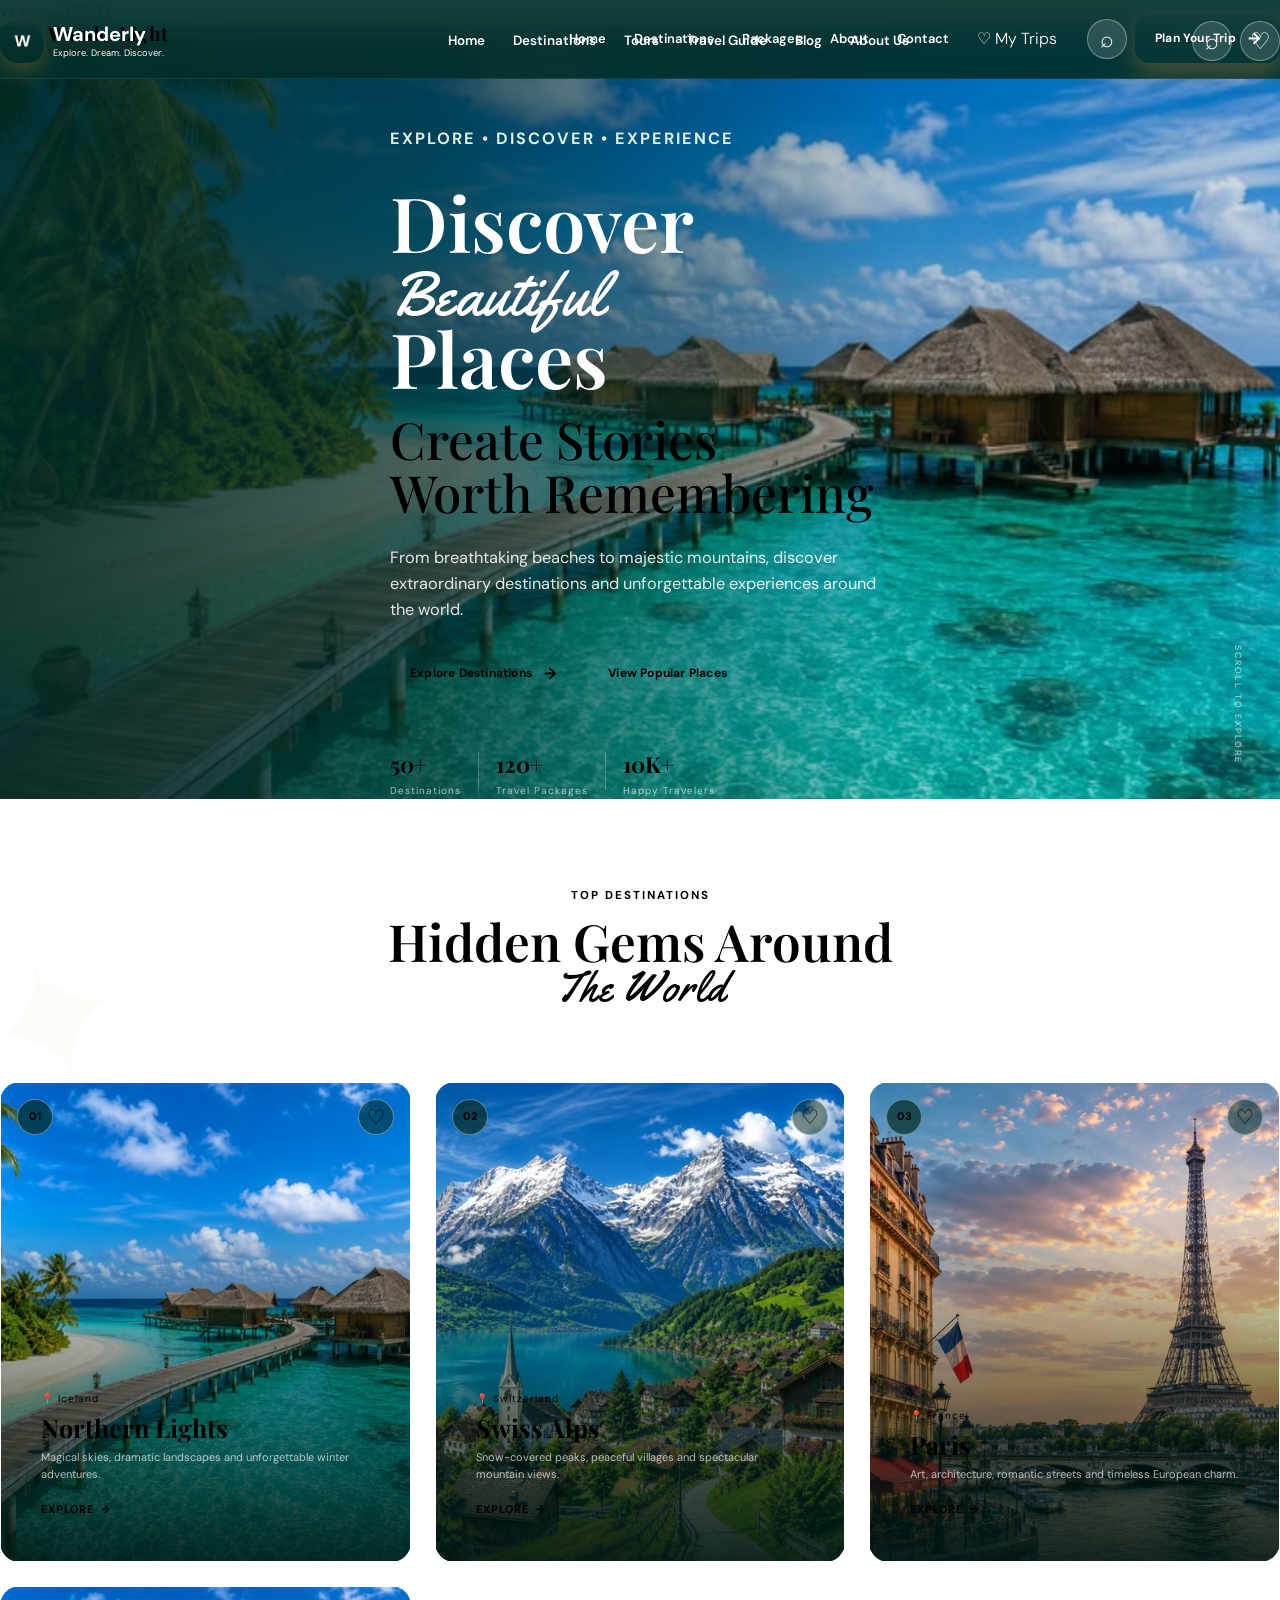
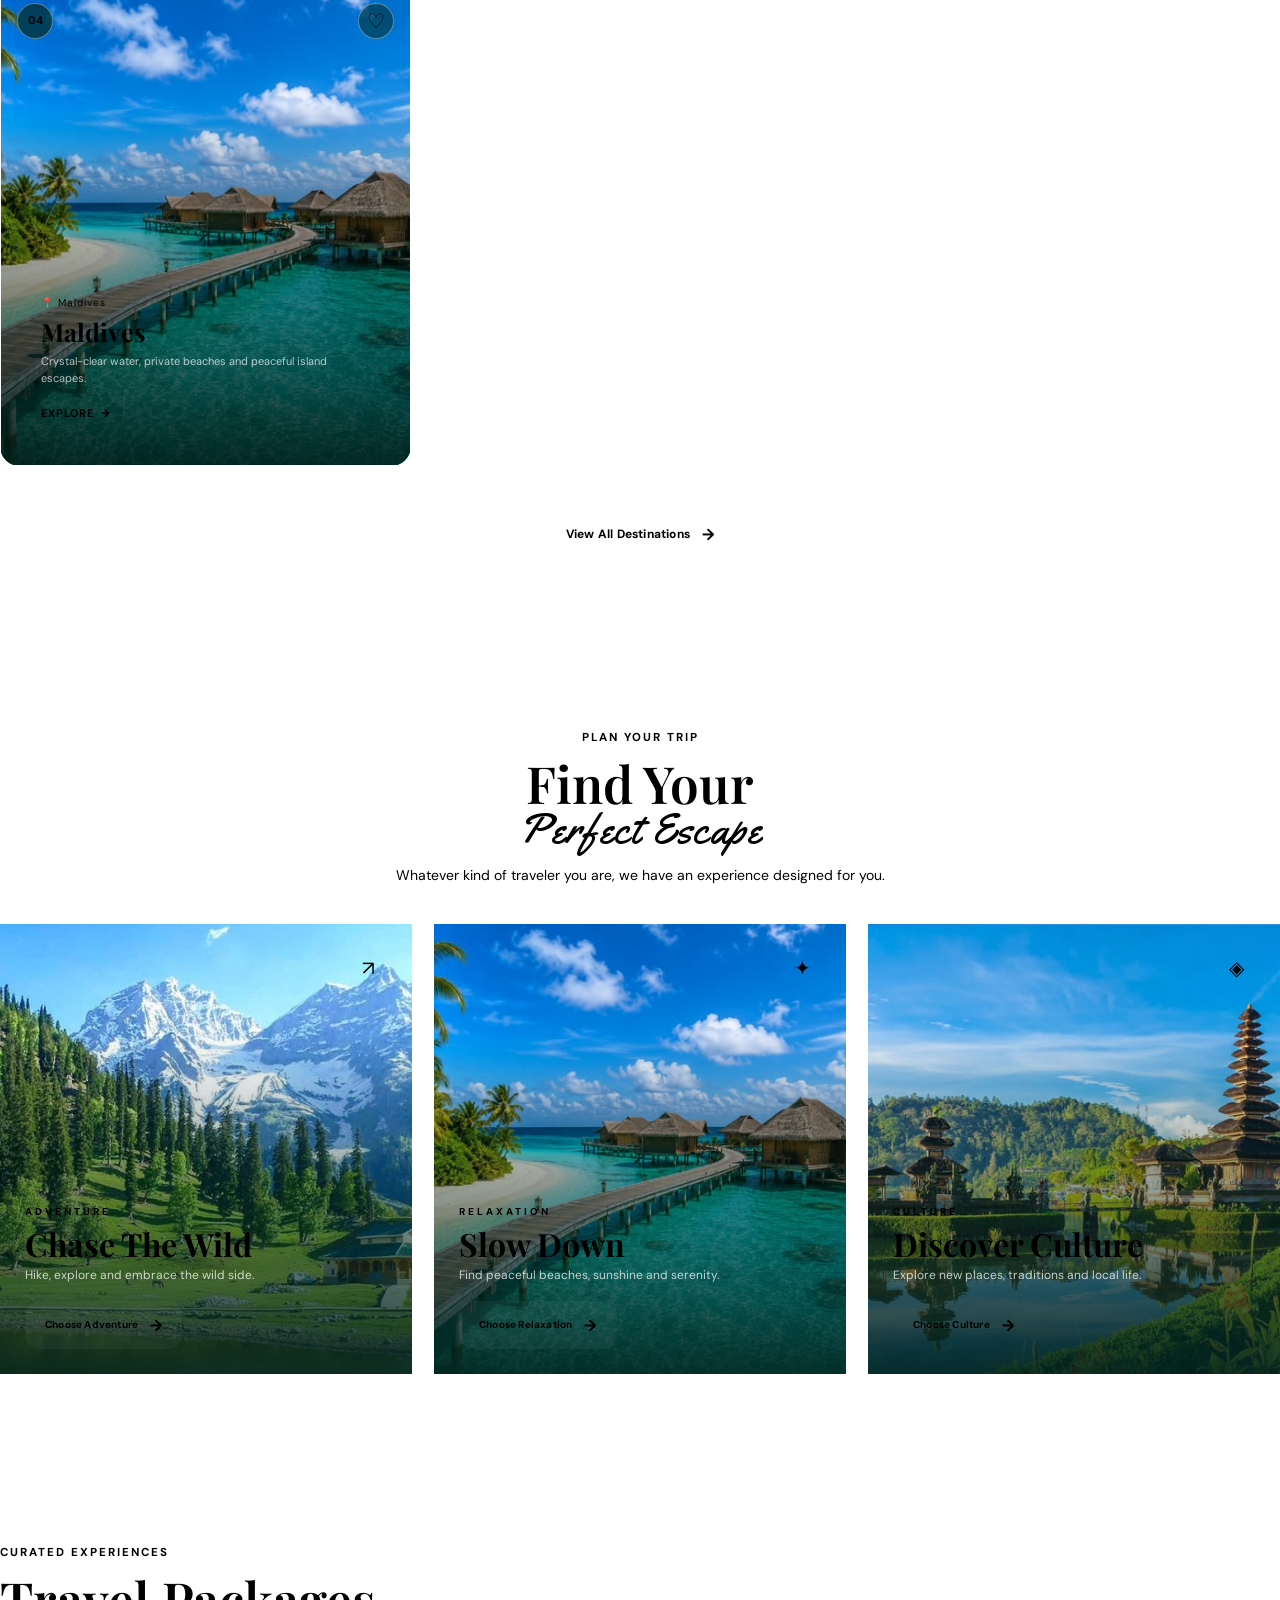
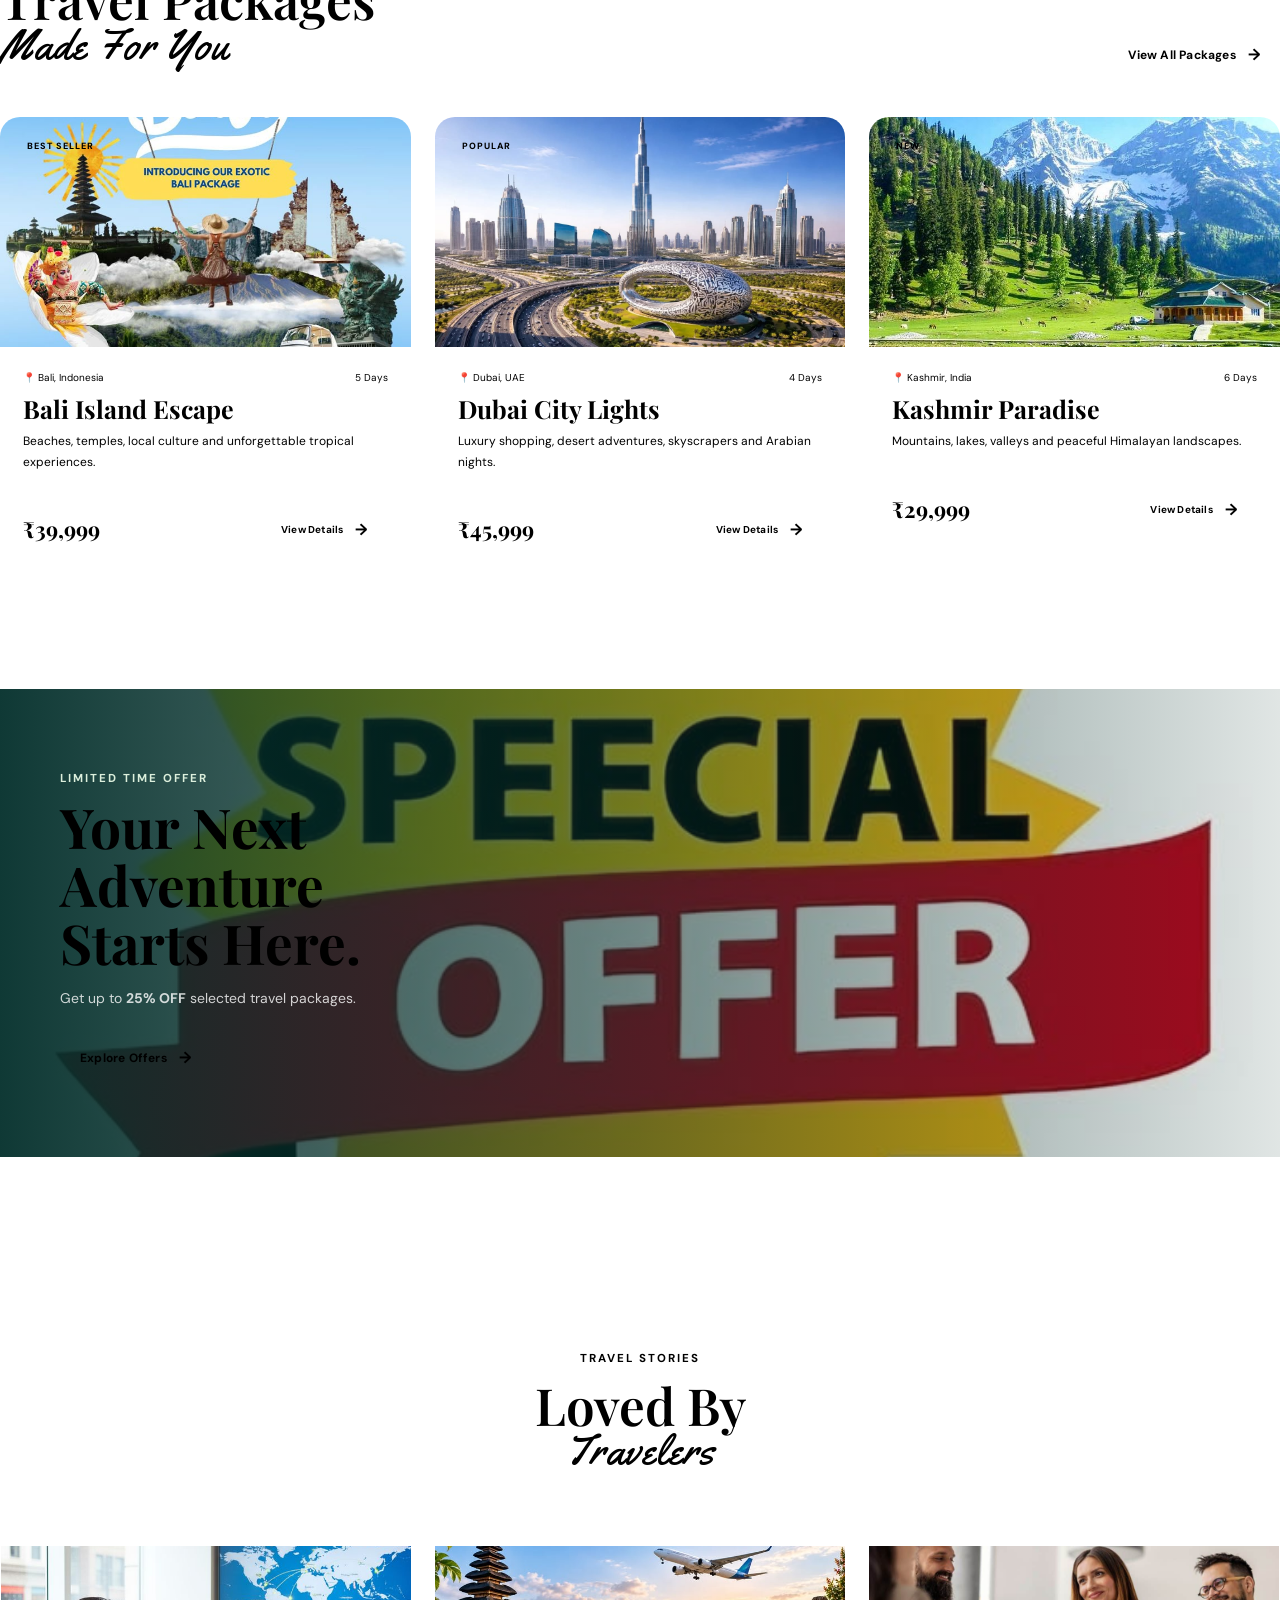
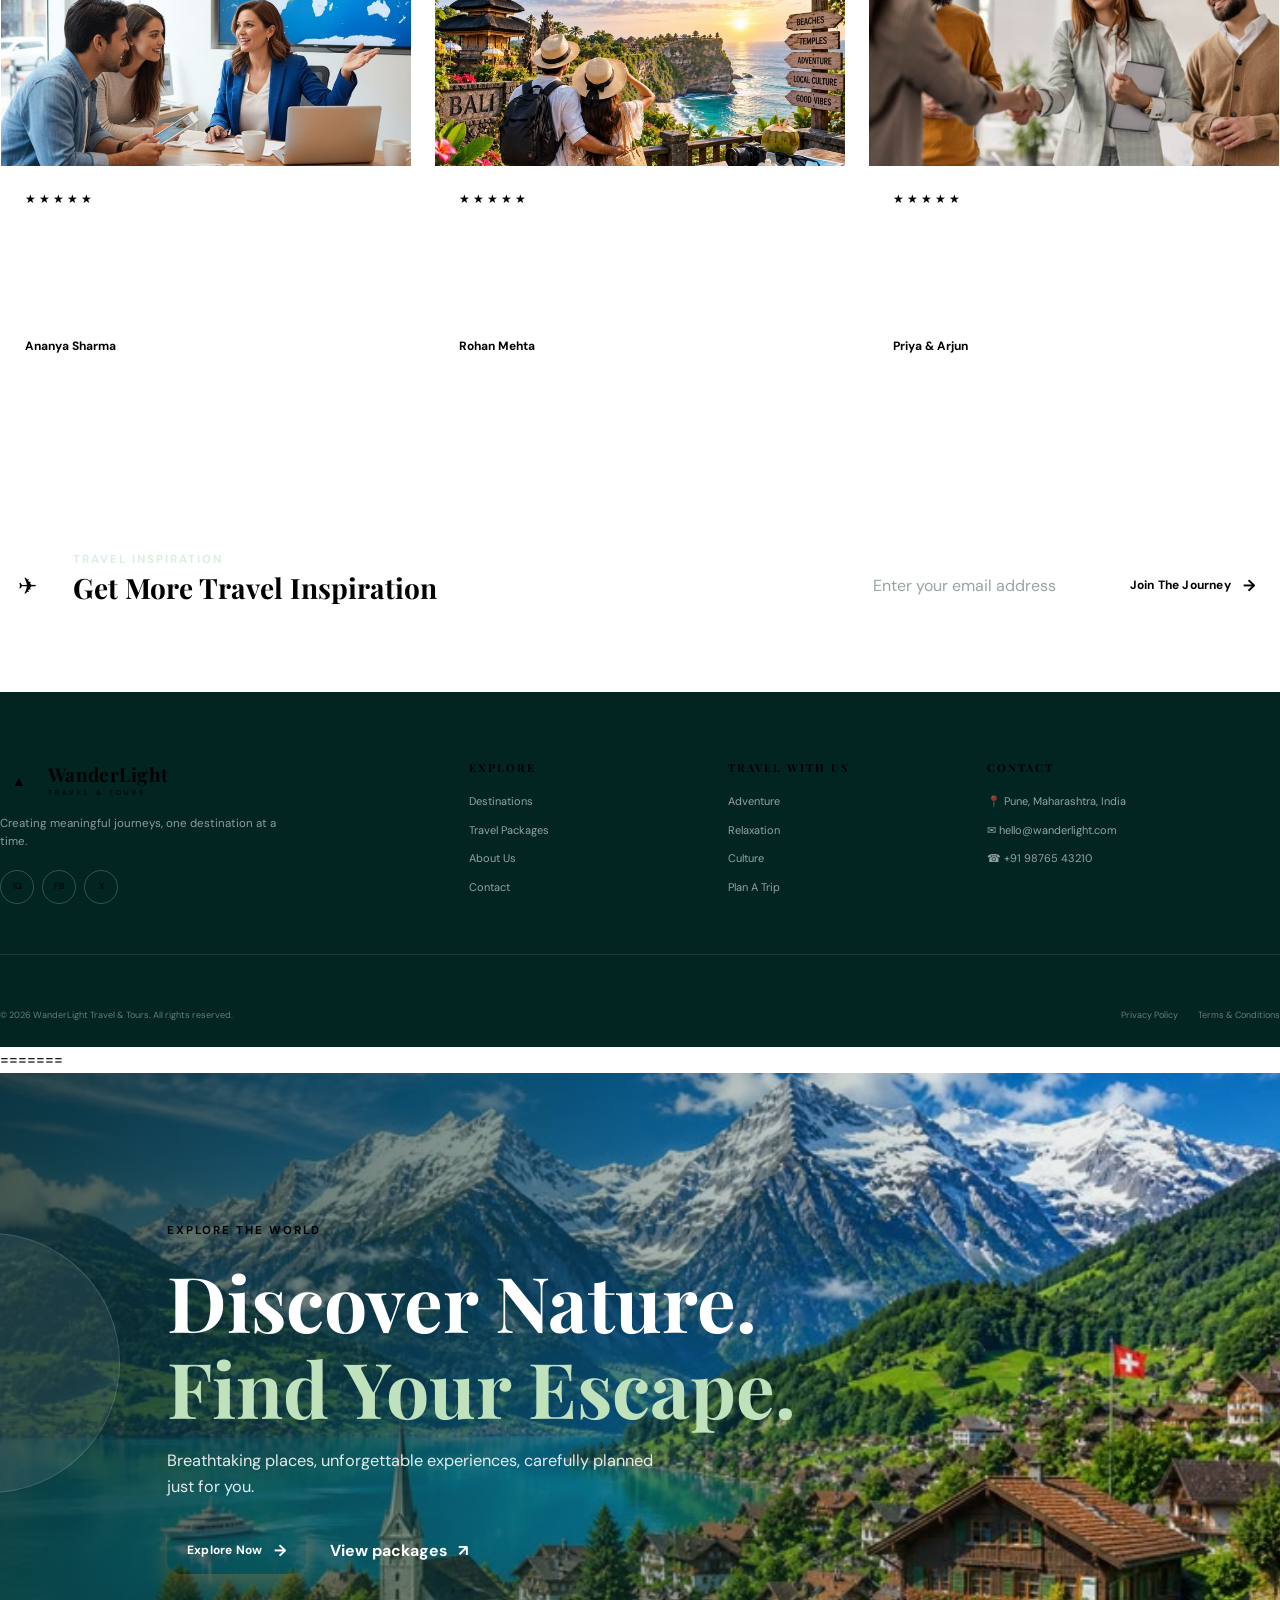
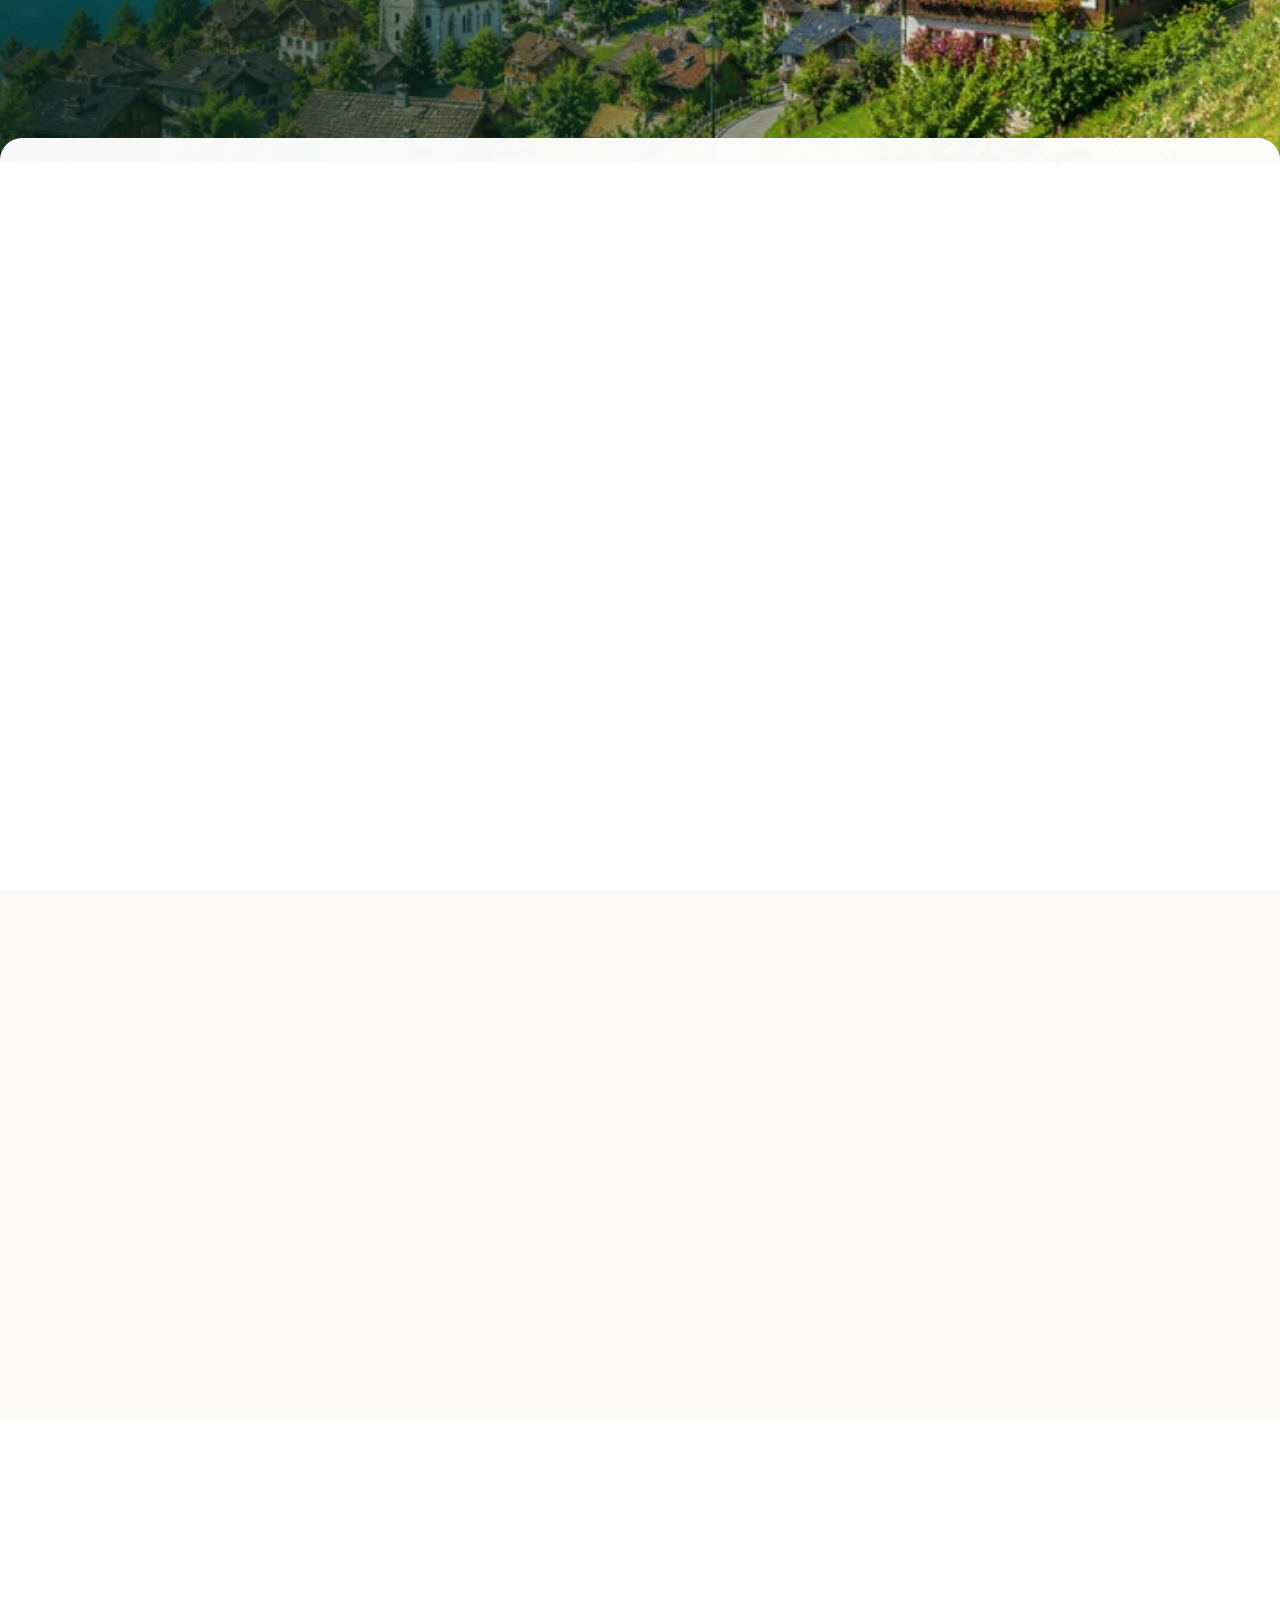
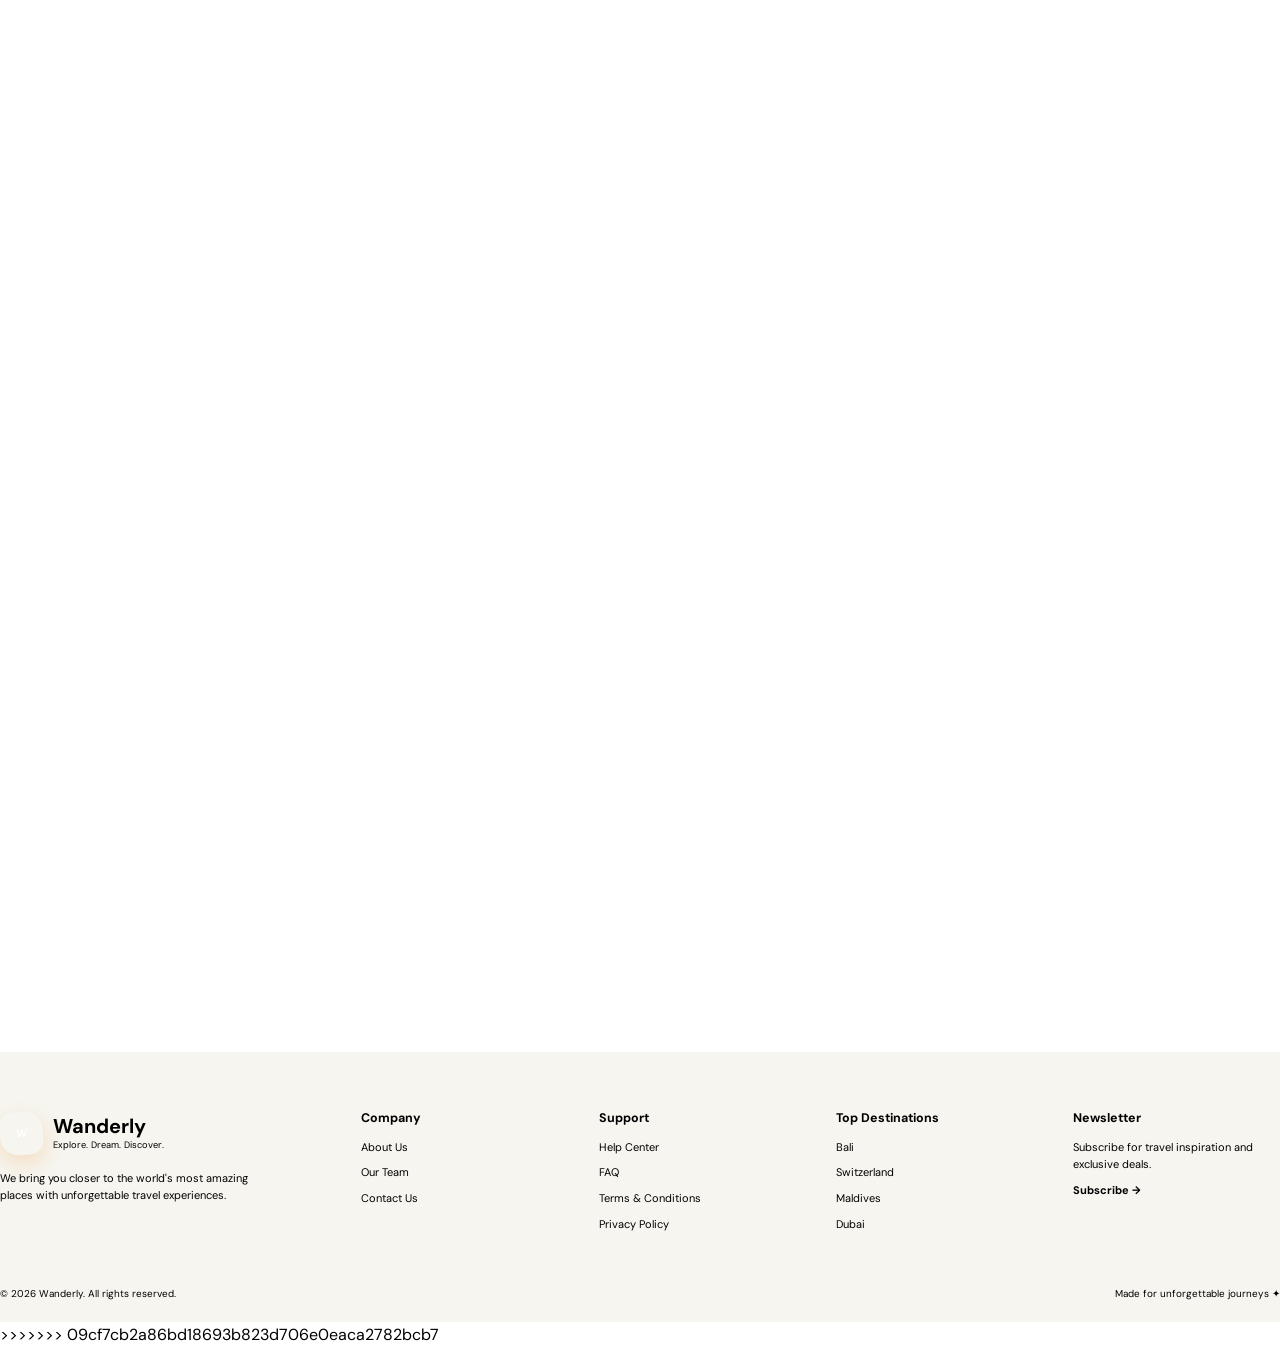
==== commit 7874ad4f: "Merge remote repository with redesigned website" ====
--- a/index.html
+++ b/index.html
@@ -1,5 +1,6 @@
 <!DOCTYPE html>
 <html lang="en">
+<<<<<<< HEAD
 
 <head>
     <meta charset="UTF-8">
@@ -1244,4 +1245,178 @@
 
 </body>
 
-</html>+</html>
+=======
+<head>
+  <meta charset="UTF-8">
+  <meta name="viewport" content="width=device-width, initial-scale=1.0">
+  <meta name="description" content="Wanderly — discover beautiful destinations, inspiring travel stories and unforgettable holiday packages.">
+  <title>Wanderly | Discover. Dream. Travel.</title>
+  <link rel="preconnect" href="https://fonts.googleapis.com">
+  <link rel="preconnect" href="https://fonts.gstatic.com" crossorigin>
+  <link href="https://fonts.googleapis.com/css2?family=DM+Sans:wght@400;500;600;700&family=Playfair+Display:wght@500;600;700&display=swap" rel="stylesheet">
+  <link rel="stylesheet" href="css/style.css">
+</head>
+<body class="home-page">
+  <header class="site-header" id="header">
+    <div class="container nav-wrap">
+      <a class="brand" href="index.html" aria-label="Wanderly home">
+        <span class="brand-mark"><span>W</span></span>
+        <span class="brand-copy"><strong>Wanderly</strong><small>Explore. Dream. Discover.</small></span>
+      </a>
+
+      <nav class="main-nav" id="mainNav" aria-label="Main navigation">
+        <a class="active" href="index.html">Home</a>
+        <a href="destinations.html">Destinations</a>
+        <a href="packages.html">Tours</a>
+        <a href="index.html#guides">Travel Guide</a>
+        <a href="index.html#stories">Blog</a>
+        <a href="about.html">About Us</a>
+      </nav>
+
+      <div class="nav-actions">
+        <button class="icon-btn" id="focusSearch" type="button" aria-label="Search destinations">⌕</button>
+        <a class="icon-btn" href="packages.html" aria-label="View packages">♡</a>
+        <button class="icon-btn menu-toggle" id="menuToggle" type="button" aria-label="Open menu" aria-expanded="false"><span></span><span></span><span></span></button>
+      </div>
+    </div>
+  </header>
+
+  <main>
+    <section class="hero-modern" id="home">
+      <div class="hero-bg"></div>
+      <div class="hero-shape hero-shape-left"></div>
+      <div class="hero-shape hero-shape-right"></div>
+      <div class="container hero-inner">
+        <div class="hero-copy reveal">
+          <span class="eyebrow">EXPLORE THE WORLD</span>
+          <h1>Discover Nature.<br><em>Find Your Escape.</em></h1>
+          <p>Breathtaking places, unforgettable experiences, carefully planned just for you.</p>
+          <div class="hero-cta-row">
+            <a href="destinations.html" class="btn btn-primary">Explore Now <span>→</span></a>
+            <a href="packages.html" class="text-link">View packages <span>↗</span></a>
+          </div>
+        </div>
+
+        <form class="travel-search reveal delay-2" id="homeSearchForm">
+          <label class="search-field">
+            <span class="field-icon">⌖</span>
+            <span><small>Where to?</small><input id="homeSearchInput" type="text" placeholder="Any destination" autocomplete="off"></span>
+          </label>
+          <label class="search-field">
+            <span class="field-icon">▣</span>
+            <span><small>Check in</small><input type="date" aria-label="Check in date"></span>
+          </label>
+          <label class="search-field">
+            <span class="field-icon">▣</span>
+            <span><small>Check out</small><input type="date" aria-label="Check out date"></span>
+          </label>
+          <label class="search-field travelers-field">
+            <span class="field-icon">♙</span>
+            <span><small>Travelers</small><select aria-label="Travelers"><option>2 Travelers</option><option>1 Traveler</option><option>3 Travelers</option><option>4 Travelers</option><option>5+ Travelers</option></select></span>
+          </label>
+          <button class="search-submit" type="submit">Search <span>⌕</span></button>
+        </form>
+      </div>
+    </section>
+
+    <section class="trust-strip" aria-label="Wanderly benefits">
+      <div class="container trust-grid">
+        <article class="trust-item reveal"><span class="trust-icon">✧</span><div><strong>Handpicked Destinations</strong><p>Curated places you'll love.</p></div></article>
+        <article class="trust-item reveal delay-1"><span class="trust-icon">◇</span><div><strong>Best Price Guarantee</strong><p>Great deals, always.</p></div></article>
+        <article class="trust-item reveal delay-2"><span class="trust-icon">♡</span><div><strong>Safe &amp; Trusted Travel</strong><p>Your comfort is our priority.</p></div></article>
+        <article class="trust-item reveal delay-3"><span class="trust-icon">◌</span><div><strong>24/7 Customer Support</strong><p>We're here whenever you need us.</p></div></article>
+      </div>
+    </section>
+
+    <section class="section" id="destinations">
+      <div class="container">
+        <div class="section-top reveal">
+          <div><span class="eyebrow">PLACES WORTH SEEING</span><h2>Popular Destinations <span class="leaf">✦</span></h2></div>
+          <a href="destinations.html" class="view-link">View All Destinations <span>→</span></a>
+        </div>
+        <div class="destination-showcase">
+          <a class="destination-feature reveal" href="destinations.html?search=Switzerland">
+            <img src="images/home-switzerland.jpg" alt="Swiss mountains and lake" loading="lazy">
+            <div class="card-gradient"></div><span class="rating">★ 4.9</span>
+            <div class="destination-overlay"><div><h3>Switzerland</h3><p>Majestic Lakes &amp; Mountains</p></div><strong>₹95K</strong></div>
+          </a>
+          <a class="destination-feature reveal delay-1" href="destinations.html?search=Maldives">
+            <img src="images/home-maldives.jpg" alt="Maldives tropical lagoon" loading="lazy">
+            <div class="card-gradient"></div><span class="rating">★ 4.8</span>
+            <div class="destination-overlay"><div><h3>Maldives</h3><p>Tropical Paradise</p></div><strong>₹65K</strong></div>
+          </a>
+          <a class="destination-feature reveal delay-2" href="destinations.html?search=Kyoto">
+            <img src="images/kyoto-japan.jpg" alt="Kyoto Japan temple" loading="lazy">
+            <div class="card-gradient"></div><span class="rating">★ 4.9</span>
+            <div class="destination-overlay"><div><h3>Kyoto</h3><p>Timeless Culture</p></div><strong>₹79K</strong></div>
+          </a>
+          <a class="destination-feature reveal delay-3" href="destinations.html?search=Iceland">
+            <img src="images/iceland-northern-lights.jpg" alt="Iceland northern lights" loading="lazy">
+            <div class="card-gradient"></div><span class="rating">★ 4.7</span>
+            <div class="destination-overlay"><div><h3>Iceland</h3><p>Land of Fire &amp; Ice</p></div><strong>₹74K</strong></div>
+          </a>
+        </div>
+        <div class="category-row reveal" aria-label="Travel categories">
+          <a href="destinations.html?category=Adventure"><span>♧</span>Adventure</a>
+          <a href="destinations.html?category=Beach"><span>♨</span>Beach</a>
+          <a href="destinations.html?category=Nature"><span>♧</span>Nature</a>
+          <a href="destinations.html?category=City"><span>⌂</span>Culture</a>
+          <a href="destinations.html?category=Beach"><span>♡</span>Honeymoon</a>
+          <a href="destinations.html"><span>♧</span>Family</a>
+        </div>
+      </div>
+    </section>
+
+    <section class="guide-section section" id="guides">
+      <div class="container guide-panel reveal">
+        <div class="guide-copy"><span class="eyebrow">NEED INSPIRATION?</span><h2>Travel Stories &amp; Guides</h2><p>Get travel tips, destination ideas, and inspiring stories from around the world.</p><a class="btn btn-secondary" href="about.html">Read Travel Stories <span>→</span></a></div>
+        <div class="guide-cards" id="stories">
+          <a class="guide-card" href="about.html"><img src="images/europe-hidden-gems.jpg" alt="European hidden gems" loading="lazy"><div><small>10 Hidden Gems in Europe</small><strong>5 min read</strong></div></a>
+          <a class="guide-card" href="about.html"><img src="images/mountain-traveler.jpg" alt="Traveler looking at mountain lake" loading="lazy"><div><small>Packing Essentials for Every Trip</small><strong>4 min read</strong></div></a>
+        </div>
+      </div>
+    </section>
+
+    <section class="offer-banner-section section" id="offers">
+      <div class="container offer-modern reveal">
+        <div class="offer-photo"><img src="images/team-1.jpg" alt="Beautiful travel destination" loading="lazy"></div>
+        <div class="offer-copy"><span class="eyebrow light">SPECIAL OFFER ✦</span><h2>Your Next Adventure<br><em>Starts Here</em></h2><p>Exclusive packages. Flexible bookings. Memories that last a lifetime.</p><a href="packages.html" class="btn btn-accent">Discover Packages <span>→</span></a></div>
+        <div class="offer-flower">✿</div>
+      </div>
+    </section>
+
+    <section class="stats-section">
+      <div class="container stats-grid">
+        <div class="stat reveal"><strong>100+</strong><span>Destinations</span></div>
+        <div class="stat reveal delay-1"><strong>50K+</strong><span>Happy Travelers</span></div>
+        <div class="stat reveal delay-2"><strong>4.8<span>★</span></strong><span>Average Rating</span></div>
+        <div class="stat reveal delay-3"><strong>24/7</strong><span>Support</span></div>
+        <div class="follow reveal"><small>Follow Us</small><div><a href="#" aria-label="Facebook">f</a><a href="#" aria-label="Instagram">◎</a><a href="#" aria-label="YouTube">▶</a></div></div>
+      </div>
+    </section>
+
+    <section class="newsletter-section" id="newsletter">
+      <div class="container newsletter reveal">
+        <div><span class="eyebrow">TRAVEL INSPIRATION</span><h2>Get beautiful journeys in your inbox.</h2><p>New destinations, practical tips and exclusive offers — no spam.</p></div>
+        <form id="newsletterForm"><input type="email" id="newsletterEmail" placeholder="Enter your email" aria-label="Email address" required><button type="submit">Subscribe</button></form>
+      </div>
+    </section>
+  </main>
+
+  <footer class="site-footer">
+    <div class="container footer-grid">
+      <div class="footer-brand"><a class="brand" href="index.html"><span class="brand-mark"><span>W</span></span><span class="brand-copy"><strong>Wanderly</strong><small>Explore. Dream. Discover.</small></span></a><p>We bring you closer to the world's most amazing places with unforgettable travel experiences.</p></div>
+      <div><h4>Company</h4><a href="about.html">About Us</a><a href="about.html#team">Our Team</a><a href="contact.html">Contact Us</a></div>
+      <div><h4>Support</h4><a href="contact.html">Help Center</a><a href="contact.html">FAQ</a><a href="contact.html">Terms &amp; Conditions</a><a href="contact.html">Privacy Policy</a></div>
+      <div><h4>Top Destinations</h4><a href="destinations.html?search=Bali">Bali</a><a href="destinations.html?search=Switzerland">Switzerland</a><a href="destinations.html?search=Maldives">Maldives</a><a href="destinations.html?search=Dubai">Dubai</a></div>
+      <div><h4>Newsletter</h4><p>Subscribe for travel inspiration and exclusive deals.</p><a class="footer-subscribe" href="#newsletter">Subscribe →</a></div>
+    </div>
+    <div class="container footer-bottom"><span>© 2026 Wanderly. All rights reserved.</span><span>Made for unforgettable journeys ✦</span></div>
+  </footer>
+
+  <script src="js/data.js"></script>
+  <script src="js/script.js"></script>
+</body>
+</html>
+>>>>>>> 09cf7cb2a86bd18693b823d706e0eaca2782bcb7
--- a/css/style.css
+++ b/css/style.css
@@ -1,3 +1,4 @@
+<<<<<<< HEAD
 /* =========================================================
    WANDERLIGHT TRAVEL WEBSITE
    GLOBAL STYLE SHEET
@@ -2495,4 +2496,41 @@
 
 .header .navbar a {
     color: #ffffff !important;
-}+}
+=======
+@import url('https://fonts.googleapis.com/css2?family=DM+Sans:wght@400;500;600;700&family=Playfair+Display:wght@500;600;700&display=swap');
+
+:root{--green:#1f4b3b;--green-dark:#12372c;--green-soft:#eaf1e8;--orange:#f39a38;--orange-dark:#dd7f20;--cream:#f8f7f1;--paper:#fffefa;--ink:#17251f;--text:#607068;--muted:#8a958f;--line:#e4e8e1;--white:#fff;--shadow:0 18px 50px rgba(27,58,45,.10);--shadow-lg:0 28px 70px rgba(27,58,45,.16);--radius:24px;--container:1180px}
+*{box-sizing:border-box;margin:0;padding:0}html{scroll-behavior:smooth}body{font-family:'DM Sans',sans-serif;color:var(--ink);background:#fff;line-height:1.6;overflow-x:hidden}a{text-decoration:none;color:inherit}button,input,select{font:inherit}button{cursor:pointer}img{display:block;width:100%;object-fit:cover}::selection{background:var(--orange);color:#fff}.container{width:min(92%,var(--container));margin:auto}.section{padding:82px 0}.eyebrow{display:inline-block;font-size:.72rem;font-weight:700;letter-spacing:2px;color:var(--green);margin-bottom:10px}.eyebrow.light{color:#dcefdc}h1,h2,h3,h4{font-family:'Playfair Display',serif;line-height:1.12;color:var(--ink)}h1{font-size:clamp(3rem,6vw,5.8rem)}h2{font-size:clamp(2rem,4vw,3.3rem)}p{color:var(--text)}
+
+/* Header */
+.site-header{position:absolute;top:0;left:0;width:100%;z-index:1000;transition:.3s ease}.site-header.scrolled{position:fixed;background:rgba(255,255,255,.94);backdrop-filter:blur(18px);box-shadow:0 8px 30px rgba(20,40,30,.08)}.nav-wrap{height:82px;display:flex;align-items:center;justify-content:space-between;gap:28px}.brand{display:inline-flex;align-items:center;gap:10px}.brand-mark{width:43px;height:43px;border-radius:14px 18px 14px 18px;background:linear-gradient(145deg,var(--orange),#e88422);display:grid;place-items:center;color:#fff;font-weight:800;box-shadow:0 8px 20px rgba(243,154,56,.25);transform:rotate(-4deg)}.brand-mark span{transform:rotate(4deg)}.brand-copy{display:flex;flex-direction:column;line-height:1.05}.brand-copy strong{font-size:1.25rem}.brand-copy small{font-size:.58rem;color:var(--muted);margin-top:4px}.site-header:not(.scrolled) .brand-copy strong,.site-header:not(.scrolled) .brand-copy small{color:#fff}.main-nav{display:flex;align-items:center;gap:28px}.main-nav a{position:relative;font-size:.84rem;font-weight:600;color:#fff;padding:9px 0}.site-header.scrolled .main-nav a{color:var(--ink)}.main-nav a::after{content:'';position:absolute;left:0;bottom:2px;width:0;height:2px;border-radius:3px;background:var(--orange);transition:.25s}.main-nav a:hover::after,.main-nav a.active::after{width:100%}.nav-actions{display:flex;gap:8px}.icon-btn{width:40px;height:40px;border:1px solid rgba(255,255,255,.35);border-radius:50%;display:grid;place-items:center;background:rgba(255,255,255,.14);color:#fff;transition:.25s}.site-header.scrolled .icon-btn{border-color:var(--line);background:#fff;color:var(--ink)}.icon-btn:hover{transform:translateY(-2px);background:var(--orange);color:#fff;border-color:var(--orange)}.menu-toggle{display:none;gap:4px}.menu-toggle span{display:block;width:17px;height:2px;background:currentColor;border-radius:3px;transition:.25s}
+
+/* Hero */
+.hero-modern{position:relative;min-height:690px;display:flex;align-items:center;overflow:hidden;background:var(--green-dark)}.hero-bg{position:absolute;inset:0;background:linear-gradient(90deg,rgba(10,35,27,.78) 0%,rgba(15,50,39,.47) 42%,rgba(15,50,39,.08) 78%),url('../images/hero-mountain-lake.jpg') center/cover no-repeat;transform:scale(1.03);animation:heroZoom 14s ease-in-out infinite alternate}.hero-shape{position:absolute;background:rgba(255,255,255,.08);border:1px solid rgba(255,255,255,.15);border-radius:50%;filter:blur(.2px)}.hero-shape-left{width:260px;height:260px;left:-140px;top:160px}.hero-shape-right{width:340px;height:340px;right:-190px;bottom:-170px}.hero-inner{position:relative;z-index:2;padding-top:90px}.hero-copy{max-width:650px}.hero-copy h1{color:#fff;margin:8px 0 18px}.hero-copy h1 em{font-style:normal;color:#bfe2bd}.hero-copy p{max-width:500px;color:rgba(255,255,255,.88);font-size:1.02rem;margin-bottom:26px}.hero-cta-row{display:flex;align-items:center;gap:24px}.btn{display:inline-flex;align-items:center;justify-content:center;gap:12px;min-height:48px;padding:0 20px;border:0;border-radius:14px;font-weight:700;transition:.3s ease;position:relative;overflow:hidden}.btn::before{content:'';position:absolute;inset:0;transform:translateX(-105%);background:rgba(255,255,255,.18);transition:.35s}.btn:hover::before{transform:translateX(0)}.btn span{transition:.3s}.btn:hover span{transform:translateX(4px)}.btn-primary{background:var(--orange);color:#fff;box-shadow:0 10px 25px rgba(243,154,56,.28)}.btn-primary:hover{transform:translateY(-3px);background:var(--orange-dark)}.btn-secondary{background:var(--green);color:#fff}.btn-accent{background:var(--orange);color:#fff}.text-link{color:#fff;font-weight:700}.text-link span{margin-left:6px}.travel-search{margin-top:54px;background:rgba(255,255,255,.96);border:1px solid rgba(255,255,255,.8);box-shadow:var(--shadow-lg);border-radius:20px;padding:10px;display:grid;grid-template-columns:1.35fr 1fr 1fr 1fr auto;align-items:center;gap:0;max-width:1050px}.search-field{min-width:0;display:flex;gap:10px;align-items:center;padding:10px 17px;border-right:1px solid var(--line)}.field-icon{width:26px;height:26px;border-radius:50%;background:var(--green-soft);color:var(--green);display:grid;place-items:center;font-size:.82rem;flex:none}.search-field span:last-child{display:flex;flex-direction:column;min-width:0}.search-field small{font-size:.64rem;font-weight:700;color:var(--ink);margin-bottom:1px}.search-field input,.search-field select{border:0;outline:0;background:transparent;color:var(--muted);font-size:.77rem;min-width:0;width:100%;appearance:none}.search-field input[type=date]{color:#758078}.search-submit{height:50px;border:0;border-radius:16px;background:linear-gradient(135deg,var(--green),#2d6652);color:#fff;padding:0 24px;font-weight:700;box-shadow:0 10px 20px rgba(31,75,59,.2);transition:.3s}.search-submit:hover{transform:translateY(-2px);background:var(--orange)}
+
+/* Trust */
+.trust-strip{position:relative;z-index:5;margin-top:-25px}.trust-grid{display:grid;grid-template-columns:repeat(4,1fr);background:rgba(255,255,255,.97);border-radius:22px;box-shadow:var(--shadow);border:1px solid var(--line);overflow:hidden}.trust-item{display:flex;gap:12px;padding:22px 18px;border-right:1px solid var(--line)}.trust-item:last-child{border-right:0}.trust-icon{width:38px;height:38px;flex:none;border-radius:50%;display:grid;place-items:center;background:var(--green-soft);color:var(--green);font-size:1.1rem}.trust-item strong{display:block;font-size:.78rem}.trust-item p{font-size:.67rem;margin-top:3px}
+
+/* Sections */
+.section-top{display:flex;align-items:end;justify-content:space-between;gap:20px;margin-bottom:30px}.section-top h2{margin-top:3px}.leaf{color:var(--orange);font-size:.7em}.view-link{font-size:.78rem;font-weight:700;color:var(--green);white-space:nowrap}.view-link span{margin-left:5px;transition:.25s}.view-link:hover span{margin-left:9px}.destination-showcase{display:grid;grid-template-columns:repeat(4,1fr);gap:14px}.destination-feature{height:310px;position:relative;overflow:hidden;border-radius:18px;background:#ddd;box-shadow:0 12px 30px rgba(0,0,0,.09);isolation:isolate}.destination-feature img{height:100%;transition:transform .6s cubic-bezier(.2,.7,.2,1)}.destination-feature:hover img{transform:scale(1.09)}.card-gradient{position:absolute;inset:0;background:linear-gradient(180deg,rgba(0,0,0,.04) 35%,rgba(0,0,0,.75) 100%);z-index:1}.rating{position:absolute;z-index:2;top:12px;left:12px;background:rgba(24,50,40,.9);color:#fff;padding:5px 8px;border-radius:8px;font-size:.65rem;font-weight:700}.destination-overlay{position:absolute;z-index:2;left:16px;right:16px;bottom:15px;display:flex;justify-content:space-between;align-items:end;color:#fff}.destination-overlay h3{font-family:'DM Sans',sans-serif;color:#fff;font-size:1.02rem}.destination-overlay p{color:rgba(255,255,255,.83);font-size:.65rem}.destination-overlay strong{color:#ffc06f;font-size:.82rem}.category-row{display:flex;justify-content:space-between;gap:10px;margin-top:22px}.category-row a{display:flex;align-items:center;gap:8px;font-size:.72rem;font-weight:600;color:var(--text);padding:9px 13px;border-radius:50px;transition:.25s}.category-row a span{width:29px;height:29px;border-radius:50%;display:grid;place-items:center;background:var(--cream);color:var(--green)}.category-row a:hover{background:var(--green-soft);color:var(--green);transform:translateY(-2px)}
+
+/* Guide */
+.guide-section{background:#fbfaf6}.guide-panel{background:#f1f3e9;border:1px solid #e8eadf;border-radius:26px;padding:26px;display:grid;grid-template-columns:.85fr 1.4fr;gap:28px;align-items:center;position:relative;overflow:hidden}.guide-panel::after{content:'✿';position:absolute;right:-12px;bottom:-32px;color:#d9e4c9;font-size:10rem;transform:rotate(-15deg)}.guide-copy{padding:20px}.guide-copy h2{margin:2px 0 10px}.guide-copy p{max-width:390px;font-size:.82rem;margin-bottom:20px}.guide-cards{display:grid;grid-template-columns:1fr 1fr;gap:14px;position:relative;z-index:1}.guide-card{background:#fff;border-radius:17px;overflow:hidden;box-shadow:0 10px 25px rgba(32,52,41,.08);transition:.3s}.guide-card:hover{transform:translateY(-6px);box-shadow:var(--shadow)}.guide-card img{height:135px}.guide-card div{padding:12px 13px}.guide-card small,.guide-card strong{display:block}.guide-card small{font-size:.72rem;font-weight:700}.guide-card strong{font-size:.61rem;color:var(--muted);margin-top:4px}
+
+/* Offer */
+.offer-modern{min-height:350px;background:var(--green);border-radius:26px;overflow:hidden;display:grid;grid-template-columns:1.05fr 1fr;position:relative;box-shadow:var(--shadow-lg)}.offer-photo{min-height:350px}.offer-photo img{height:100%}.offer-copy{padding:55px 55px;color:#fff;display:flex;flex-direction:column;justify-content:center;position:relative;z-index:2}.offer-copy h2{color:#fff;margin:4px 0 13px}.offer-copy h2 em{color:#e7efc9;font-style:normal}.offer-copy p{color:rgba(255,255,255,.78);font-size:.84rem;max-width:420px;margin-bottom:22px}.offer-flower{position:absolute;right:20px;bottom:-38px;color:#f2b66b;font-size:9rem;opacity:.9;transform:rotate(-10deg)}
+
+/* Stats/footer */
+.stats-section{padding:26px 0;border-top:1px solid var(--line);border-bottom:1px solid var(--line)}.stats-grid{display:grid;grid-template-columns:repeat(5,1fr);align-items:center}.stat{padding:10px 18px;border-right:1px solid var(--line);text-align:center}.stat strong{display:block;font-size:1.18rem;color:var(--green)}.stat strong span{color:var(--orange)}.stat span{font-size:.65rem;color:var(--muted)}.follow{text-align:center}.follow small{display:block;color:var(--muted);font-size:.65rem;margin-bottom:7px}.follow div{display:flex;justify-content:center;gap:7px}.follow a{width:28px;height:28px;border:1px solid var(--line);border-radius:50%;display:grid;place-items:center;font-size:.7rem;color:var(--green);transition:.25s}.follow a:hover{background:var(--green);color:#fff}.newsletter-section{padding:65px 0;background:var(--cream)}.newsletter{background:#fff;border:1px solid var(--line);border-radius:22px;padding:30px 34px;display:flex;justify-content:space-between;align-items:center;gap:30px;box-shadow:var(--shadow)}.newsletter h2{font-size:1.8rem;margin:4px 0}.newsletter p{font-size:.78rem}.newsletter form{display:flex;background:#f6f7f4;border:1px solid var(--line);padding:5px;border-radius:14px;min-width:370px}.newsletter input{flex:1;border:0;background:transparent;outline:0;padding:0 12px;font-size:.78rem}.newsletter button{border:0;border-radius:10px;background:var(--green);color:#fff;padding:0 18px;font-weight:700}.site-footer{padding:60px 0 20px;background:#f6f5ef}.footer-grid{display:grid;grid-template-columns:1.6fr repeat(4,1fr);gap:30px}.footer-brand p{max-width:280px;font-size:.72rem;margin-top:15px}.footer-grid>div:not(.footer-brand){display:flex;flex-direction:column;gap:8px}.footer-grid h4{font-family:'DM Sans',sans-serif;font-size:.78rem;margin-bottom:5px}.footer-grid a,.footer-grid p{font-size:.69rem;color:var(--text)}.footer-grid a:hover{color:var(--green)}.footer-subscribe{font-weight:700!important;color:var(--green)!important}.footer-bottom{margin-top:35px;padding-top:18px;border-top:1px solid var(--line);display:flex;justify-content:space-between;font-size:.62rem;color:var(--muted)}
+
+/* Generic inner pages compatibility */
+.header{position:absolute;z-index:1000}.header.scrolled{position:fixed}.navbar{display:flex;align-items:center;gap:28px}.nav-link,.nav-book-btn{font-weight:600}.page-hero{min-height:420px;background:linear-gradient(90deg,rgba(18,55,44,.82),rgba(18,55,44,.3)),url('../images/home-switzerland.jpg') center/cover}.section-heading{margin-bottom:38px}.destination-grid,.package-grid{display:grid;grid-template-columns:repeat(3,minmax(0,1fr));gap:24px}.destination-card,.package-card{overflow:hidden;background:#fff;border:1px solid var(--line);border-radius:20px;box-shadow:var(--shadow);transition:.3s}.destination-card:hover,.package-card:hover{transform:translateY(-7px);box-shadow:var(--shadow-lg)}.destination-card .card-image,.package-card .package-image,.destination-card-image,.package-card-image{height:230px;overflow:hidden;position:relative}.destination-card img,.package-card img{height:100%;transition:.5s}.destination-card:hover img,.package-card:hover img{transform:scale(1.06)}.destination-content,.package-content,.destination-card-content,.package-card-content{padding:20px}.filter-panel{border:1px solid var(--line);border-radius:18px;background:#f7f8f3;box-shadow:none}.btn-outline{border:1px solid var(--green);color:var(--green);background:#fff}.btn-outline:hover{background:var(--green);color:#fff}.no-results{padding:40px;text-align:center;background:#f7f8f3;border-radius:18px}.reveal{opacity:0;transform:translateY(22px);transition:opacity .7s ease,transform .7s ease}.reveal.visible{opacity:1;transform:none}.delay-1{transition-delay:.08s}.delay-2{transition-delay:.16s}.delay-3{transition-delay:.24s}
+
+@keyframes heroZoom{from{transform:scale(1.03)}to{transform:scale(1.09)}}
+
+/* Responsive */
+@media(max-width:1000px){.main-nav{gap:17px}.travel-search{grid-template-columns:repeat(2,1fr);padding:12px}.search-field{border-right:0;border-bottom:1px solid var(--line)}.search-submit{grid-column:1/-1}.destination-showcase{grid-template-columns:repeat(2,1fr)}.trust-grid{grid-template-columns:repeat(2,1fr)}.trust-item:nth-child(2){border-right:0}.guide-panel{grid-template-columns:1fr}.stats-grid{grid-template-columns:repeat(4,1fr)}.follow{grid-column:1/-1;padding-top:12px}.footer-grid{grid-template-columns:1.5fr repeat(2,1fr)}.newsletter{align-items:stretch;flex-direction:column}.newsletter form{min-width:0;width:100%}.destination-grid,.package-grid{grid-template-columns:repeat(2,minmax(0,1fr))}}
+@media(max-width:760px){.site-header{background:rgba(255,255,255,.92);backdrop-filter:blur(14px)}.site-header:not(.scrolled) .brand-copy strong,.site-header:not(.scrolled) .brand-copy small{color:var(--ink)}.site-header:not(.scrolled) .icon-btn{color:var(--ink);border-color:var(--line);background:#fff}.nav-wrap{height:72px}.main-nav{position:absolute;top:72px;left:4%;right:4%;display:none;flex-direction:column;align-items:stretch;gap:0;padding:10px;background:#fff;border:1px solid var(--line);border-radius:18px;box-shadow:var(--shadow-lg)}.main-nav.active{display:flex}.main-nav a{color:var(--ink)!important;padding:13px 15px;border-radius:10px}.main-nav a:hover{background:var(--green-soft)}.main-nav a::after{display:none}.menu-toggle{display:grid}.menu-toggle.active span:nth-child(1){transform:translateY(6px) rotate(45deg)}.menu-toggle.active span:nth-child(2){opacity:0}.menu-toggle.active span:nth-child(3){transform:translateY(-6px) rotate(-45deg)}.hero-modern{min-height:780px}.hero-inner{padding-top:125px}.hero-copy h1{font-size:clamp(2.8rem,13vw,4.3rem)}.travel-search{grid-template-columns:1fr}.search-field{border-bottom:1px solid var(--line);padding:11px 13px}.search-submit{grid-column:auto}.trust-strip{margin-top:-20px}.trust-grid{grid-template-columns:1fr 1fr}.trust-item{border-right:0;border-bottom:1px solid var(--line)}.trust-item:nth-last-child(-n+2){border-bottom:0}.section{padding:65px 0}.section-top{align-items:flex-start;flex-direction:column}.destination-showcase{grid-template-columns:1fr 1fr}.destination-feature{height:280px}.category-row{overflow:auto;justify-content:flex-start;padding-bottom:5px}.category-row a{white-space:nowrap}.guide-cards{grid-template-columns:1fr}.offer-modern{grid-template-columns:1fr}.offer-photo{min-height:220px}.offer-copy{padding:35px 28px}.stats-grid{grid-template-columns:1fr 1fr}.stat{border-bottom:1px solid var(--line)}.footer-grid{grid-template-columns:1fr 1fr}.footer-brand{grid-column:1/-1}.footer-bottom{flex-direction:column;gap:7px}.destination-grid,.package-grid{grid-template-columns:1fr}}
+@media(max-width:480px){.container{width:min(94%,var(--container))}.brand-copy small{display:none}.nav-actions{gap:5px}.icon-btn{width:37px;height:37px}.hero-modern{min-height:820px}.hero-cta-row{flex-direction:column;align-items:flex-start;gap:15px}.destination-showcase{grid-template-columns:1fr}.destination-feature{height:330px}.trust-grid{grid-template-columns:1fr}.trust-item{border-bottom:1px solid var(--line)!important}.trust-item:last-child{border-bottom:0!important}.guide-panel{padding:12px}.guide-copy{padding:18px 10px}.offer-photo{min-height:180px}.stats-grid{grid-template-columns:1fr 1fr}.footer-grid{grid-template-columns:1fr}.newsletter{padding:24px 20px}.newsletter h2{font-size:1.5rem}.footer-bottom{font-size:.58rem}.page-hero{min-height:360px}}
+>>>>>>> 09cf7cb2a86bd18693b823d706e0eaca2782bcb7
--- a/css/style.css
+++ b/css/style.css
@@ -1,3 +1,4 @@
+<<<<<<< HEAD
 /* =========================================================
    WANDERLIGHT TRAVEL WEBSITE
    GLOBAL STYLE SHEET
@@ -2495,4 +2496,41 @@
 
 .header .navbar a {
     color: #ffffff !important;
-}+}
+=======
+@import url('https://fonts.googleapis.com/css2?family=DM+Sans:wght@400;500;600;700&family=Playfair+Display:wght@500;600;700&display=swap');
+
+:root{--green:#1f4b3b;--green-dark:#12372c;--green-soft:#eaf1e8;--orange:#f39a38;--orange-dark:#dd7f20;--cream:#f8f7f1;--paper:#fffefa;--ink:#17251f;--text:#607068;--muted:#8a958f;--line:#e4e8e1;--white:#fff;--shadow:0 18px 50px rgba(27,58,45,.10);--shadow-lg:0 28px 70px rgba(27,58,45,.16);--radius:24px;--container:1180px}
+*{box-sizing:border-box;margin:0;padding:0}html{scroll-behavior:smooth}body{font-family:'DM Sans',sans-serif;color:var(--ink);background:#fff;line-height:1.6;overflow-x:hidden}a{text-decoration:none;color:inherit}button,input,select{font:inherit}button{cursor:pointer}img{display:block;width:100%;object-fit:cover}::selection{background:var(--orange);color:#fff}.container{width:min(92%,var(--container));margin:auto}.section{padding:82px 0}.eyebrow{display:inline-block;font-size:.72rem;font-weight:700;letter-spacing:2px;color:var(--green);margin-bottom:10px}.eyebrow.light{color:#dcefdc}h1,h2,h3,h4{font-family:'Playfair Display',serif;line-height:1.12;color:var(--ink)}h1{font-size:clamp(3rem,6vw,5.8rem)}h2{font-size:clamp(2rem,4vw,3.3rem)}p{color:var(--text)}
+
+/* Header */
+.site-header{position:absolute;top:0;left:0;width:100%;z-index:1000;transition:.3s ease}.site-header.scrolled{position:fixed;background:rgba(255,255,255,.94);backdrop-filter:blur(18px);box-shadow:0 8px 30px rgba(20,40,30,.08)}.nav-wrap{height:82px;display:flex;align-items:center;justify-content:space-between;gap:28px}.brand{display:inline-flex;align-items:center;gap:10px}.brand-mark{width:43px;height:43px;border-radius:14px 18px 14px 18px;background:linear-gradient(145deg,var(--orange),#e88422);display:grid;place-items:center;color:#fff;font-weight:800;box-shadow:0 8px 20px rgba(243,154,56,.25);transform:rotate(-4deg)}.brand-mark span{transform:rotate(4deg)}.brand-copy{display:flex;flex-direction:column;line-height:1.05}.brand-copy strong{font-size:1.25rem}.brand-copy small{font-size:.58rem;color:var(--muted);margin-top:4px}.site-header:not(.scrolled) .brand-copy strong,.site-header:not(.scrolled) .brand-copy small{color:#fff}.main-nav{display:flex;align-items:center;gap:28px}.main-nav a{position:relative;font-size:.84rem;font-weight:600;color:#fff;padding:9px 0}.site-header.scrolled .main-nav a{color:var(--ink)}.main-nav a::after{content:'';position:absolute;left:0;bottom:2px;width:0;height:2px;border-radius:3px;background:var(--orange);transition:.25s}.main-nav a:hover::after,.main-nav a.active::after{width:100%}.nav-actions{display:flex;gap:8px}.icon-btn{width:40px;height:40px;border:1px solid rgba(255,255,255,.35);border-radius:50%;display:grid;place-items:center;background:rgba(255,255,255,.14);color:#fff;transition:.25s}.site-header.scrolled .icon-btn{border-color:var(--line);background:#fff;color:var(--ink)}.icon-btn:hover{transform:translateY(-2px);background:var(--orange);color:#fff;border-color:var(--orange)}.menu-toggle{display:none;gap:4px}.menu-toggle span{display:block;width:17px;height:2px;background:currentColor;border-radius:3px;transition:.25s}
+
+/* Hero */
+.hero-modern{position:relative;min-height:690px;display:flex;align-items:center;overflow:hidden;background:var(--green-dark)}.hero-bg{position:absolute;inset:0;background:linear-gradient(90deg,rgba(10,35,27,.78) 0%,rgba(15,50,39,.47) 42%,rgba(15,50,39,.08) 78%),url('../images/hero-mountain-lake.jpg') center/cover no-repeat;transform:scale(1.03);animation:heroZoom 14s ease-in-out infinite alternate}.hero-shape{position:absolute;background:rgba(255,255,255,.08);border:1px solid rgba(255,255,255,.15);border-radius:50%;filter:blur(.2px)}.hero-shape-left{width:260px;height:260px;left:-140px;top:160px}.hero-shape-right{width:340px;height:340px;right:-190px;bottom:-170px}.hero-inner{position:relative;z-index:2;padding-top:90px}.hero-copy{max-width:650px}.hero-copy h1{color:#fff;margin:8px 0 18px}.hero-copy h1 em{font-style:normal;color:#bfe2bd}.hero-copy p{max-width:500px;color:rgba(255,255,255,.88);font-size:1.02rem;margin-bottom:26px}.hero-cta-row{display:flex;align-items:center;gap:24px}.btn{display:inline-flex;align-items:center;justify-content:center;gap:12px;min-height:48px;padding:0 20px;border:0;border-radius:14px;font-weight:700;transition:.3s ease;position:relative;overflow:hidden}.btn::before{content:'';position:absolute;inset:0;transform:translateX(-105%);background:rgba(255,255,255,.18);transition:.35s}.btn:hover::before{transform:translateX(0)}.btn span{transition:.3s}.btn:hover span{transform:translateX(4px)}.btn-primary{background:var(--orange);color:#fff;box-shadow:0 10px 25px rgba(243,154,56,.28)}.btn-primary:hover{transform:translateY(-3px);background:var(--orange-dark)}.btn-secondary{background:var(--green);color:#fff}.btn-accent{background:var(--orange);color:#fff}.text-link{color:#fff;font-weight:700}.text-link span{margin-left:6px}.travel-search{margin-top:54px;background:rgba(255,255,255,.96);border:1px solid rgba(255,255,255,.8);box-shadow:var(--shadow-lg);border-radius:20px;padding:10px;display:grid;grid-template-columns:1.35fr 1fr 1fr 1fr auto;align-items:center;gap:0;max-width:1050px}.search-field{min-width:0;display:flex;gap:10px;align-items:center;padding:10px 17px;border-right:1px solid var(--line)}.field-icon{width:26px;height:26px;border-radius:50%;background:var(--green-soft);color:var(--green);display:grid;place-items:center;font-size:.82rem;flex:none}.search-field span:last-child{display:flex;flex-direction:column;min-width:0}.search-field small{font-size:.64rem;font-weight:700;color:var(--ink);margin-bottom:1px}.search-field input,.search-field select{border:0;outline:0;background:transparent;color:var(--muted);font-size:.77rem;min-width:0;width:100%;appearance:none}.search-field input[type=date]{color:#758078}.search-submit{height:50px;border:0;border-radius:16px;background:linear-gradient(135deg,var(--green),#2d6652);color:#fff;padding:0 24px;font-weight:700;box-shadow:0 10px 20px rgba(31,75,59,.2);transition:.3s}.search-submit:hover{transform:translateY(-2px);background:var(--orange)}
+
+/* Trust */
+.trust-strip{position:relative;z-index:5;margin-top:-25px}.trust-grid{display:grid;grid-template-columns:repeat(4,1fr);background:rgba(255,255,255,.97);border-radius:22px;box-shadow:var(--shadow);border:1px solid var(--line);overflow:hidden}.trust-item{display:flex;gap:12px;padding:22px 18px;border-right:1px solid var(--line)}.trust-item:last-child{border-right:0}.trust-icon{width:38px;height:38px;flex:none;border-radius:50%;display:grid;place-items:center;background:var(--green-soft);color:var(--green);font-size:1.1rem}.trust-item strong{display:block;font-size:.78rem}.trust-item p{font-size:.67rem;margin-top:3px}
+
+/* Sections */
+.section-top{display:flex;align-items:end;justify-content:space-between;gap:20px;margin-bottom:30px}.section-top h2{margin-top:3px}.leaf{color:var(--orange);font-size:.7em}.view-link{font-size:.78rem;font-weight:700;color:var(--green);white-space:nowrap}.view-link span{margin-left:5px;transition:.25s}.view-link:hover span{margin-left:9px}.destination-showcase{display:grid;grid-template-columns:repeat(4,1fr);gap:14px}.destination-feature{height:310px;position:relative;overflow:hidden;border-radius:18px;background:#ddd;box-shadow:0 12px 30px rgba(0,0,0,.09);isolation:isolate}.destination-feature img{height:100%;transition:transform .6s cubic-bezier(.2,.7,.2,1)}.destination-feature:hover img{transform:scale(1.09)}.card-gradient{position:absolute;inset:0;background:linear-gradient(180deg,rgba(0,0,0,.04) 35%,rgba(0,0,0,.75) 100%);z-index:1}.rating{position:absolute;z-index:2;top:12px;left:12px;background:rgba(24,50,40,.9);color:#fff;padding:5px 8px;border-radius:8px;font-size:.65rem;font-weight:700}.destination-overlay{position:absolute;z-index:2;left:16px;right:16px;bottom:15px;display:flex;justify-content:space-between;align-items:end;color:#fff}.destination-overlay h3{font-family:'DM Sans',sans-serif;color:#fff;font-size:1.02rem}.destination-overlay p{color:rgba(255,255,255,.83);font-size:.65rem}.destination-overlay strong{color:#ffc06f;font-size:.82rem}.category-row{display:flex;justify-content:space-between;gap:10px;margin-top:22px}.category-row a{display:flex;align-items:center;gap:8px;font-size:.72rem;font-weight:600;color:var(--text);padding:9px 13px;border-radius:50px;transition:.25s}.category-row a span{width:29px;height:29px;border-radius:50%;display:grid;place-items:center;background:var(--cream);color:var(--green)}.category-row a:hover{background:var(--green-soft);color:var(--green);transform:translateY(-2px)}
+
+/* Guide */
+.guide-section{background:#fbfaf6}.guide-panel{background:#f1f3e9;border:1px solid #e8eadf;border-radius:26px;padding:26px;display:grid;grid-template-columns:.85fr 1.4fr;gap:28px;align-items:center;position:relative;overflow:hidden}.guide-panel::after{content:'✿';position:absolute;right:-12px;bottom:-32px;color:#d9e4c9;font-size:10rem;transform:rotate(-15deg)}.guide-copy{padding:20px}.guide-copy h2{margin:2px 0 10px}.guide-copy p{max-width:390px;font-size:.82rem;margin-bottom:20px}.guide-cards{display:grid;grid-template-columns:1fr 1fr;gap:14px;position:relative;z-index:1}.guide-card{background:#fff;border-radius:17px;overflow:hidden;box-shadow:0 10px 25px rgba(32,52,41,.08);transition:.3s}.guide-card:hover{transform:translateY(-6px);box-shadow:var(--shadow)}.guide-card img{height:135px}.guide-card div{padding:12px 13px}.guide-card small,.guide-card strong{display:block}.guide-card small{font-size:.72rem;font-weight:700}.guide-card strong{font-size:.61rem;color:var(--muted);margin-top:4px}
+
+/* Offer */
+.offer-modern{min-height:350px;background:var(--green);border-radius:26px;overflow:hidden;display:grid;grid-template-columns:1.05fr 1fr;position:relative;box-shadow:var(--shadow-lg)}.offer-photo{min-height:350px}.offer-photo img{height:100%}.offer-copy{padding:55px 55px;color:#fff;display:flex;flex-direction:column;justify-content:center;position:relative;z-index:2}.offer-copy h2{color:#fff;margin:4px 0 13px}.offer-copy h2 em{color:#e7efc9;font-style:normal}.offer-copy p{color:rgba(255,255,255,.78);font-size:.84rem;max-width:420px;margin-bottom:22px}.offer-flower{position:absolute;right:20px;bottom:-38px;color:#f2b66b;font-size:9rem;opacity:.9;transform:rotate(-10deg)}
+
+/* Stats/footer */
+.stats-section{padding:26px 0;border-top:1px solid var(--line);border-bottom:1px solid var(--line)}.stats-grid{display:grid;grid-template-columns:repeat(5,1fr);align-items:center}.stat{padding:10px 18px;border-right:1px solid var(--line);text-align:center}.stat strong{display:block;font-size:1.18rem;color:var(--green)}.stat strong span{color:var(--orange)}.stat span{font-size:.65rem;color:var(--muted)}.follow{text-align:center}.follow small{display:block;color:var(--muted);font-size:.65rem;margin-bottom:7px}.follow div{display:flex;justify-content:center;gap:7px}.follow a{width:28px;height:28px;border:1px solid var(--line);border-radius:50%;display:grid;place-items:center;font-size:.7rem;color:var(--green);transition:.25s}.follow a:hover{background:var(--green);color:#fff}.newsletter-section{padding:65px 0;background:var(--cream)}.newsletter{background:#fff;border:1px solid var(--line);border-radius:22px;padding:30px 34px;display:flex;justify-content:space-between;align-items:center;gap:30px;box-shadow:var(--shadow)}.newsletter h2{font-size:1.8rem;margin:4px 0}.newsletter p{font-size:.78rem}.newsletter form{display:flex;background:#f6f7f4;border:1px solid var(--line);padding:5px;border-radius:14px;min-width:370px}.newsletter input{flex:1;border:0;background:transparent;outline:0;padding:0 12px;font-size:.78rem}.newsletter button{border:0;border-radius:10px;background:var(--green);color:#fff;padding:0 18px;font-weight:700}.site-footer{padding:60px 0 20px;background:#f6f5ef}.footer-grid{display:grid;grid-template-columns:1.6fr repeat(4,1fr);gap:30px}.footer-brand p{max-width:280px;font-size:.72rem;margin-top:15px}.footer-grid>div:not(.footer-brand){display:flex;flex-direction:column;gap:8px}.footer-grid h4{font-family:'DM Sans',sans-serif;font-size:.78rem;margin-bottom:5px}.footer-grid a,.footer-grid p{font-size:.69rem;color:var(--text)}.footer-grid a:hover{color:var(--green)}.footer-subscribe{font-weight:700!important;color:var(--green)!important}.footer-bottom{margin-top:35px;padding-top:18px;border-top:1px solid var(--line);display:flex;justify-content:space-between;font-size:.62rem;color:var(--muted)}
+
+/* Generic inner pages compatibility */
+.header{position:absolute;z-index:1000}.header.scrolled{position:fixed}.navbar{display:flex;align-items:center;gap:28px}.nav-link,.nav-book-btn{font-weight:600}.page-hero{min-height:420px;background:linear-gradient(90deg,rgba(18,55,44,.82),rgba(18,55,44,.3)),url('../images/home-switzerland.jpg') center/cover}.section-heading{margin-bottom:38px}.destination-grid,.package-grid{display:grid;grid-template-columns:repeat(3,minmax(0,1fr));gap:24px}.destination-card,.package-card{overflow:hidden;background:#fff;border:1px solid var(--line);border-radius:20px;box-shadow:var(--shadow);transition:.3s}.destination-card:hover,.package-card:hover{transform:translateY(-7px);box-shadow:var(--shadow-lg)}.destination-card .card-image,.package-card .package-image,.destination-card-image,.package-card-image{height:230px;overflow:hidden;position:relative}.destination-card img,.package-card img{height:100%;transition:.5s}.destination-card:hover img,.package-card:hover img{transform:scale(1.06)}.destination-content,.package-content,.destination-card-content,.package-card-content{padding:20px}.filter-panel{border:1px solid var(--line);border-radius:18px;background:#f7f8f3;box-shadow:none}.btn-outline{border:1px solid var(--green);color:var(--green);background:#fff}.btn-outline:hover{background:var(--green);color:#fff}.no-results{padding:40px;text-align:center;background:#f7f8f3;border-radius:18px}.reveal{opacity:0;transform:translateY(22px);transition:opacity .7s ease,transform .7s ease}.reveal.visible{opacity:1;transform:none}.delay-1{transition-delay:.08s}.delay-2{transition-delay:.16s}.delay-3{transition-delay:.24s}
+
+@keyframes heroZoom{from{transform:scale(1.03)}to{transform:scale(1.09)}}
+
+/* Responsive */
+@media(max-width:1000px){.main-nav{gap:17px}.travel-search{grid-template-columns:repeat(2,1fr);padding:12px}.search-field{border-right:0;border-bottom:1px solid var(--line)}.search-submit{grid-column:1/-1}.destination-showcase{grid-template-columns:repeat(2,1fr)}.trust-grid{grid-template-columns:repeat(2,1fr)}.trust-item:nth-child(2){border-right:0}.guide-panel{grid-template-columns:1fr}.stats-grid{grid-template-columns:repeat(4,1fr)}.follow{grid-column:1/-1;padding-top:12px}.footer-grid{grid-template-columns:1.5fr repeat(2,1fr)}.newsletter{align-items:stretch;flex-direction:column}.newsletter form{min-width:0;width:100%}.destination-grid,.package-grid{grid-template-columns:repeat(2,minmax(0,1fr))}}
+@media(max-width:760px){.site-header{background:rgba(255,255,255,.92);backdrop-filter:blur(14px)}.site-header:not(.scrolled) .brand-copy strong,.site-header:not(.scrolled) .brand-copy small{color:var(--ink)}.site-header:not(.scrolled) .icon-btn{color:var(--ink);border-color:var(--line);background:#fff}.nav-wrap{height:72px}.main-nav{position:absolute;top:72px;left:4%;right:4%;display:none;flex-direction:column;align-items:stretch;gap:0;padding:10px;background:#fff;border:1px solid var(--line);border-radius:18px;box-shadow:var(--shadow-lg)}.main-nav.active{display:flex}.main-nav a{color:var(--ink)!important;padding:13px 15px;border-radius:10px}.main-nav a:hover{background:var(--green-soft)}.main-nav a::after{display:none}.menu-toggle{display:grid}.menu-toggle.active span:nth-child(1){transform:translateY(6px) rotate(45deg)}.menu-toggle.active span:nth-child(2){opacity:0}.menu-toggle.active span:nth-child(3){transform:translateY(-6px) rotate(-45deg)}.hero-modern{min-height:780px}.hero-inner{padding-top:125px}.hero-copy h1{font-size:clamp(2.8rem,13vw,4.3rem)}.travel-search{grid-template-columns:1fr}.search-field{border-bottom:1px solid var(--line);padding:11px 13px}.search-submit{grid-column:auto}.trust-strip{margin-top:-20px}.trust-grid{grid-template-columns:1fr 1fr}.trust-item{border-right:0;border-bottom:1px solid var(--line)}.trust-item:nth-last-child(-n+2){border-bottom:0}.section{padding:65px 0}.section-top{align-items:flex-start;flex-direction:column}.destination-showcase{grid-template-columns:1fr 1fr}.destination-feature{height:280px}.category-row{overflow:auto;justify-content:flex-start;padding-bottom:5px}.category-row a{white-space:nowrap}.guide-cards{grid-template-columns:1fr}.offer-modern{grid-template-columns:1fr}.offer-photo{min-height:220px}.offer-copy{padding:35px 28px}.stats-grid{grid-template-columns:1fr 1fr}.stat{border-bottom:1px solid var(--line)}.footer-grid{grid-template-columns:1fr 1fr}.footer-brand{grid-column:1/-1}.footer-bottom{flex-direction:column;gap:7px}.destination-grid,.package-grid{grid-template-columns:1fr}}
+@media(max-width:480px){.container{width:min(94%,var(--container))}.brand-copy small{display:none}.nav-actions{gap:5px}.icon-btn{width:37px;height:37px}.hero-modern{min-height:820px}.hero-cta-row{flex-direction:column;align-items:flex-start;gap:15px}.destination-showcase{grid-template-columns:1fr}.destination-feature{height:330px}.trust-grid{grid-template-columns:1fr}.trust-item{border-bottom:1px solid var(--line)!important}.trust-item:last-child{border-bottom:0!important}.guide-panel{padding:12px}.guide-copy{padding:18px 10px}.offer-photo{min-height:180px}.stats-grid{grid-template-columns:1fr 1fr}.footer-grid{grid-template-columns:1fr}.newsletter{padding:24px 20px}.newsletter h2{font-size:1.5rem}.footer-bottom{font-size:.58rem}.page-hero{min-height:360px}}
+>>>>>>> 09cf7cb2a86bd18693b823d706e0eaca2782bcb7
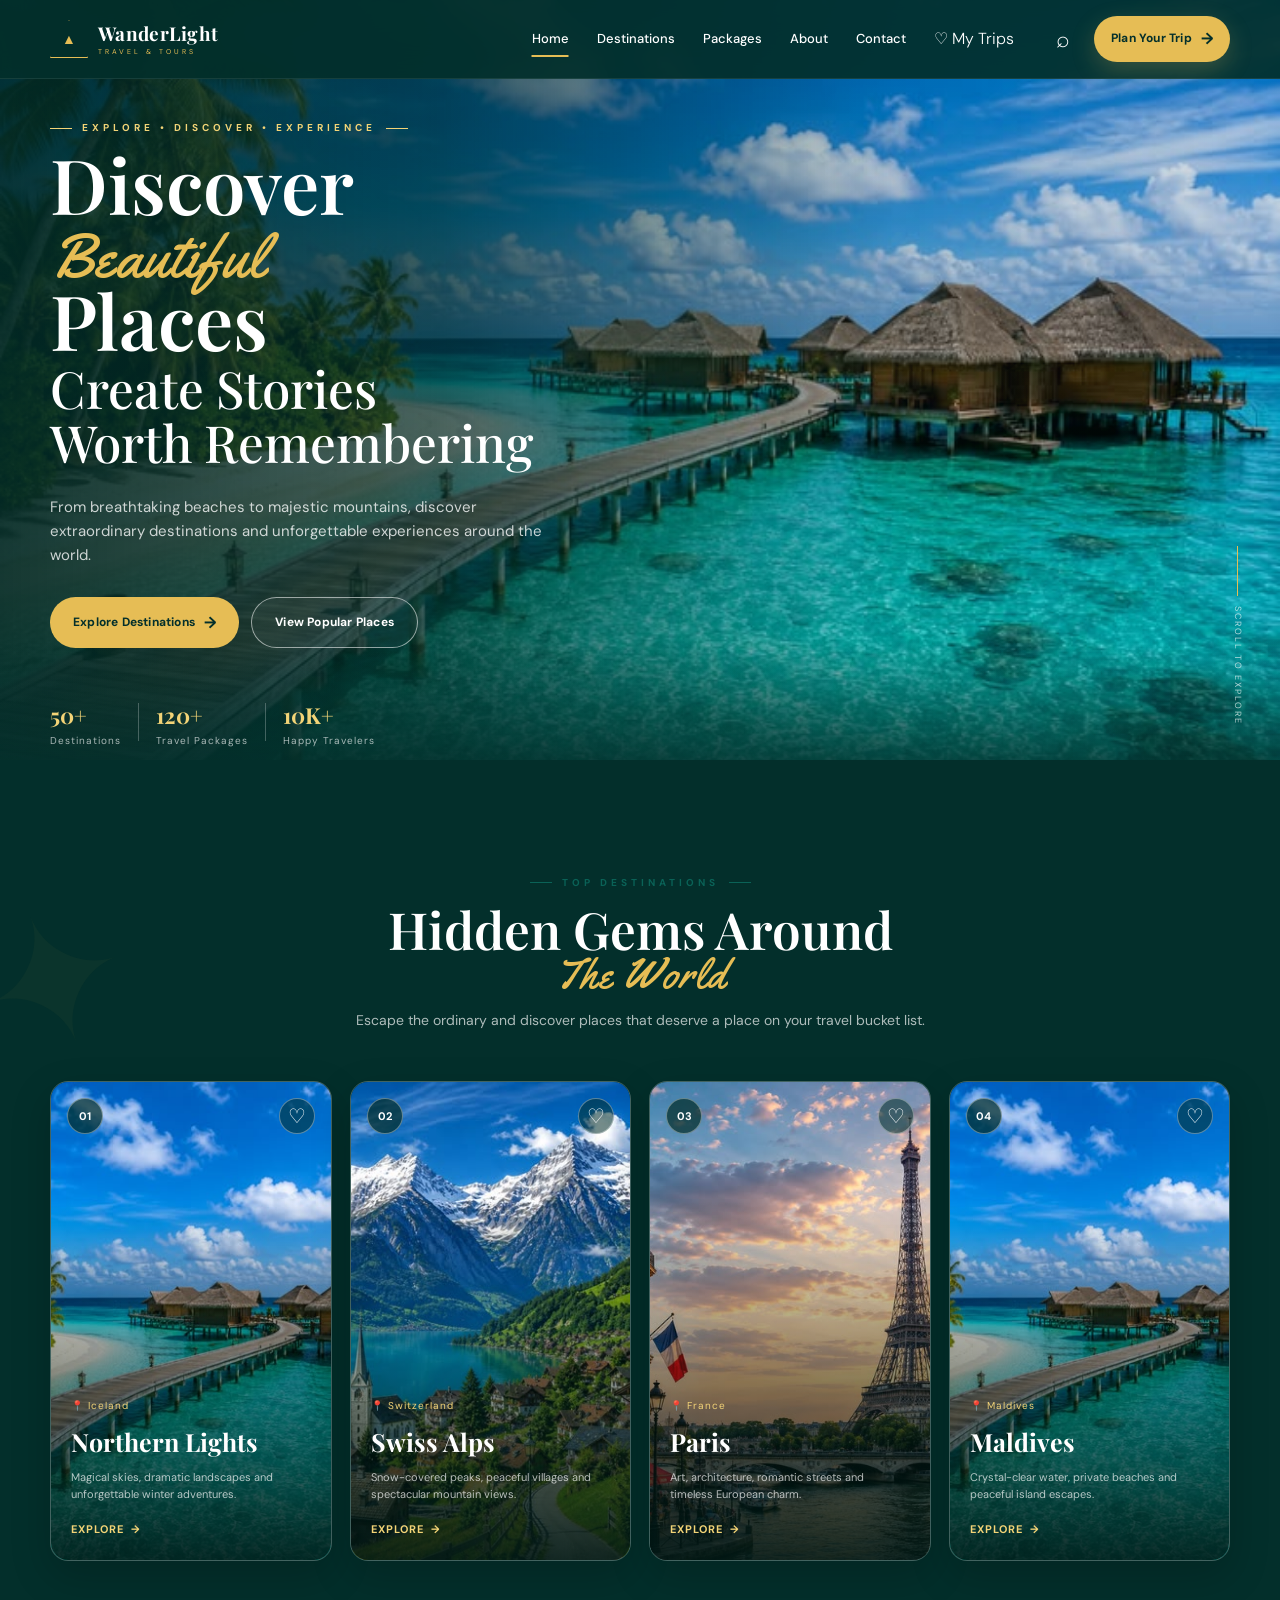
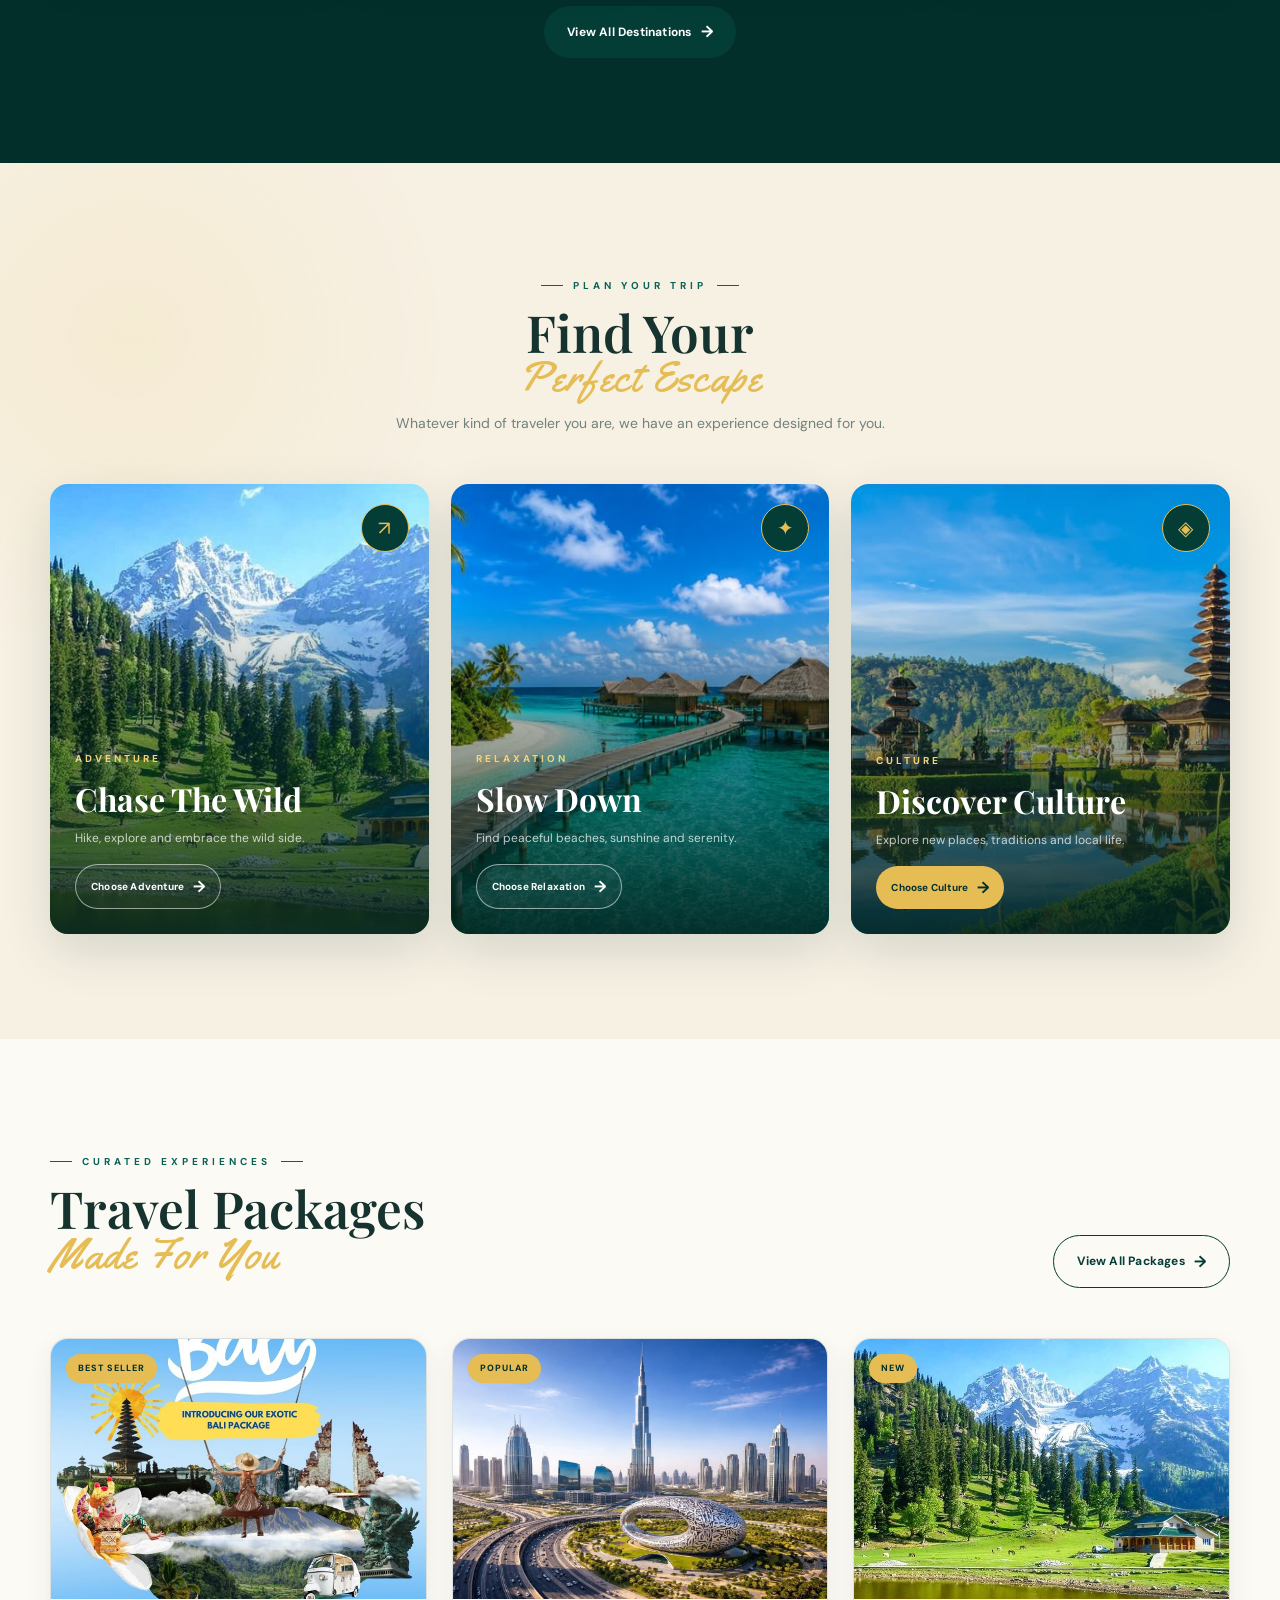
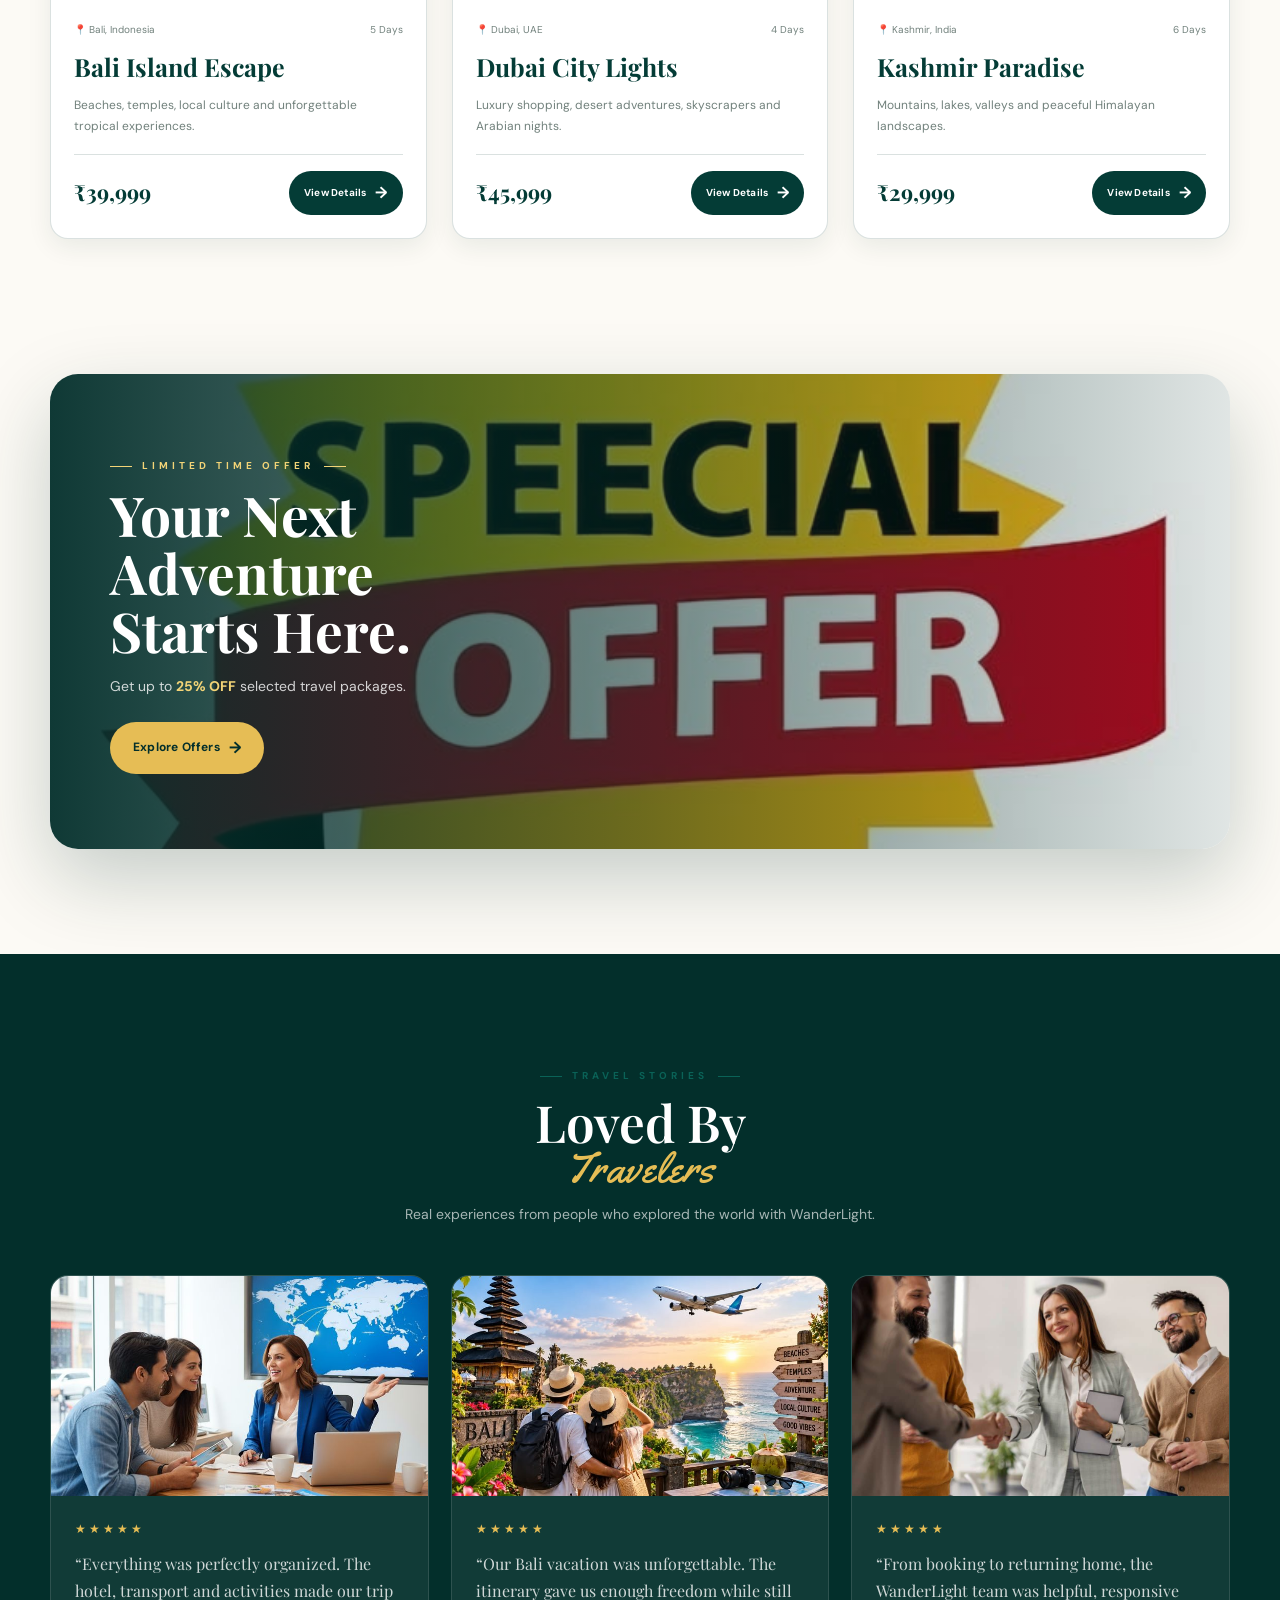
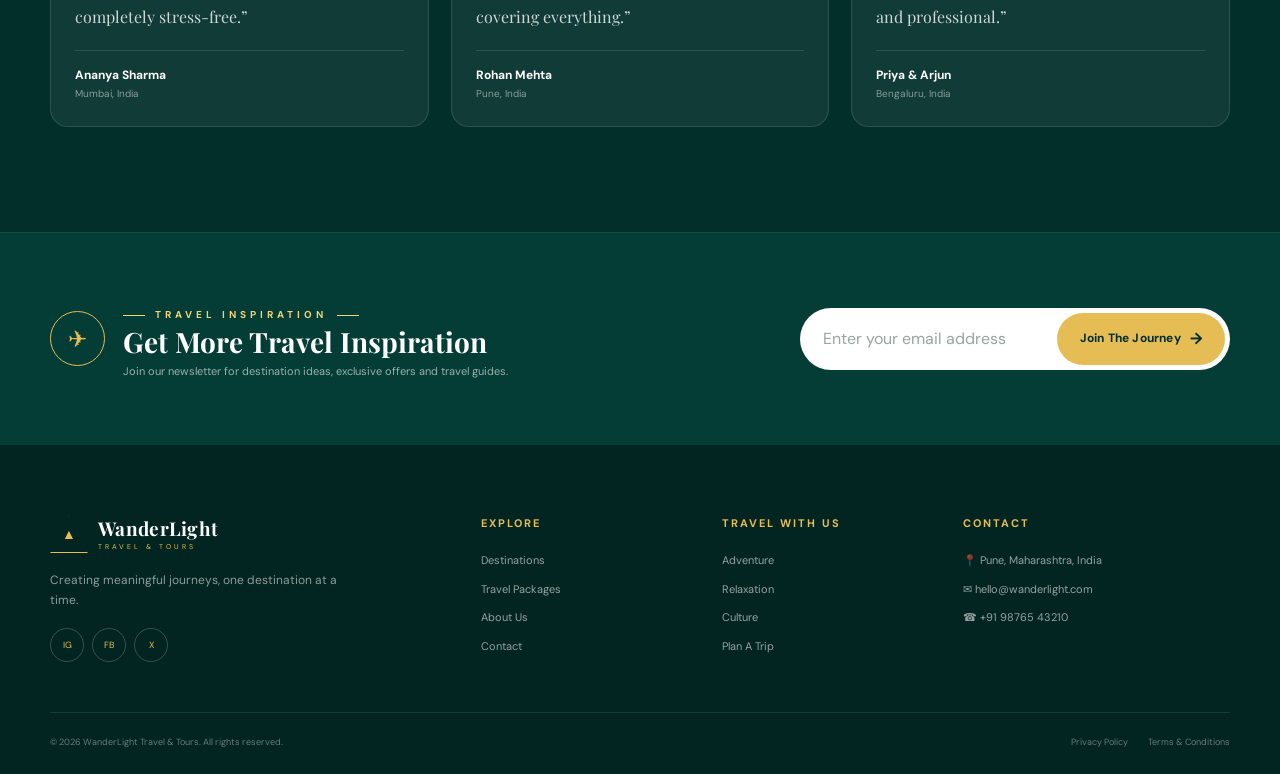
==== commit ba6b243f: "Finalize travel website redesign and UI updates" ====
--- a/index.html
+++ b/index.html
@@ -1,6 +1,5 @@
 <!DOCTYPE html>
 <html lang="en">
-<<<<<<< HEAD
 
 <head>
     <meta charset="UTF-8">
@@ -1245,178 +1244,4 @@
 
 </body>
 
-</html>
-=======
-<head>
-  <meta charset="UTF-8">
-  <meta name="viewport" content="width=device-width, initial-scale=1.0">
-  <meta name="description" content="Wanderly — discover beautiful destinations, inspiring travel stories and unforgettable holiday packages.">
-  <title>Wanderly | Discover. Dream. Travel.</title>
-  <link rel="preconnect" href="https://fonts.googleapis.com">
-  <link rel="preconnect" href="https://fonts.gstatic.com" crossorigin>
-  <link href="https://fonts.googleapis.com/css2?family=DM+Sans:wght@400;500;600;700&family=Playfair+Display:wght@500;600;700&display=swap" rel="stylesheet">
-  <link rel="stylesheet" href="css/style.css">
-</head>
-<body class="home-page">
-  <header class="site-header" id="header">
-    <div class="container nav-wrap">
-      <a class="brand" href="index.html" aria-label="Wanderly home">
-        <span class="brand-mark"><span>W</span></span>
-        <span class="brand-copy"><strong>Wanderly</strong><small>Explore. Dream. Discover.</small></span>
-      </a>
-
-      <nav class="main-nav" id="mainNav" aria-label="Main navigation">
-        <a class="active" href="index.html">Home</a>
-        <a href="destinations.html">Destinations</a>
-        <a href="packages.html">Tours</a>
-        <a href="index.html#guides">Travel Guide</a>
-        <a href="index.html#stories">Blog</a>
-        <a href="about.html">About Us</a>
-      </nav>
-
-      <div class="nav-actions">
-        <button class="icon-btn" id="focusSearch" type="button" aria-label="Search destinations">⌕</button>
-        <a class="icon-btn" href="packages.html" aria-label="View packages">♡</a>
-        <button class="icon-btn menu-toggle" id="menuToggle" type="button" aria-label="Open menu" aria-expanded="false"><span></span><span></span><span></span></button>
-      </div>
-    </div>
-  </header>
-
-  <main>
-    <section class="hero-modern" id="home">
-      <div class="hero-bg"></div>
-      <div class="hero-shape hero-shape-left"></div>
-      <div class="hero-shape hero-shape-right"></div>
-      <div class="container hero-inner">
-        <div class="hero-copy reveal">
-          <span class="eyebrow">EXPLORE THE WORLD</span>
-          <h1>Discover Nature.<br><em>Find Your Escape.</em></h1>
-          <p>Breathtaking places, unforgettable experiences, carefully planned just for you.</p>
-          <div class="hero-cta-row">
-            <a href="destinations.html" class="btn btn-primary">Explore Now <span>→</span></a>
-            <a href="packages.html" class="text-link">View packages <span>↗</span></a>
-          </div>
-        </div>
-
-        <form class="travel-search reveal delay-2" id="homeSearchForm">
-          <label class="search-field">
-            <span class="field-icon">⌖</span>
-            <span><small>Where to?</small><input id="homeSearchInput" type="text" placeholder="Any destination" autocomplete="off"></span>
-          </label>
-          <label class="search-field">
-            <span class="field-icon">▣</span>
-            <span><small>Check in</small><input type="date" aria-label="Check in date"></span>
-          </label>
-          <label class="search-field">
-            <span class="field-icon">▣</span>
-            <span><small>Check out</small><input type="date" aria-label="Check out date"></span>
-          </label>
-          <label class="search-field travelers-field">
-            <span class="field-icon">♙</span>
-            <span><small>Travelers</small><select aria-label="Travelers"><option>2 Travelers</option><option>1 Traveler</option><option>3 Travelers</option><option>4 Travelers</option><option>5+ Travelers</option></select></span>
-          </label>
-          <button class="search-submit" type="submit">Search <span>⌕</span></button>
-        </form>
-      </div>
-    </section>
-
-    <section class="trust-strip" aria-label="Wanderly benefits">
-      <div class="container trust-grid">
-        <article class="trust-item reveal"><span class="trust-icon">✧</span><div><strong>Handpicked Destinations</strong><p>Curated places you'll love.</p></div></article>
-        <article class="trust-item reveal delay-1"><span class="trust-icon">◇</span><div><strong>Best Price Guarantee</strong><p>Great deals, always.</p></div></article>
-        <article class="trust-item reveal delay-2"><span class="trust-icon">♡</span><div><strong>Safe &amp; Trusted Travel</strong><p>Your comfort is our priority.</p></div></article>
-        <article class="trust-item reveal delay-3"><span class="trust-icon">◌</span><div><strong>24/7 Customer Support</strong><p>We're here whenever you need us.</p></div></article>
-      </div>
-    </section>
-
-    <section class="section" id="destinations">
-      <div class="container">
-        <div class="section-top reveal">
-          <div><span class="eyebrow">PLACES WORTH SEEING</span><h2>Popular Destinations <span class="leaf">✦</span></h2></div>
-          <a href="destinations.html" class="view-link">View All Destinations <span>→</span></a>
-        </div>
-        <div class="destination-showcase">
-          <a class="destination-feature reveal" href="destinations.html?search=Switzerland">
-            <img src="images/home-switzerland.jpg" alt="Swiss mountains and lake" loading="lazy">
-            <div class="card-gradient"></div><span class="rating">★ 4.9</span>
-            <div class="destination-overlay"><div><h3>Switzerland</h3><p>Majestic Lakes &amp; Mountains</p></div><strong>₹95K</strong></div>
-          </a>
-          <a class="destination-feature reveal delay-1" href="destinations.html?search=Maldives">
-            <img src="images/home-maldives.jpg" alt="Maldives tropical lagoon" loading="lazy">
-            <div class="card-gradient"></div><span class="rating">★ 4.8</span>
-            <div class="destination-overlay"><div><h3>Maldives</h3><p>Tropical Paradise</p></div><strong>₹65K</strong></div>
-          </a>
-          <a class="destination-feature reveal delay-2" href="destinations.html?search=Kyoto">
-            <img src="images/kyoto-japan.jpg" alt="Kyoto Japan temple" loading="lazy">
-            <div class="card-gradient"></div><span class="rating">★ 4.9</span>
-            <div class="destination-overlay"><div><h3>Kyoto</h3><p>Timeless Culture</p></div><strong>₹79K</strong></div>
-          </a>
-          <a class="destination-feature reveal delay-3" href="destinations.html?search=Iceland">
-            <img src="images/iceland-northern-lights.jpg" alt="Iceland northern lights" loading="lazy">
-            <div class="card-gradient"></div><span class="rating">★ 4.7</span>
-            <div class="destination-overlay"><div><h3>Iceland</h3><p>Land of Fire &amp; Ice</p></div><strong>₹74K</strong></div>
-          </a>
-        </div>
-        <div class="category-row reveal" aria-label="Travel categories">
-          <a href="destinations.html?category=Adventure"><span>♧</span>Adventure</a>
-          <a href="destinations.html?category=Beach"><span>♨</span>Beach</a>
-          <a href="destinations.html?category=Nature"><span>♧</span>Nature</a>
-          <a href="destinations.html?category=City"><span>⌂</span>Culture</a>
-          <a href="destinations.html?category=Beach"><span>♡</span>Honeymoon</a>
-          <a href="destinations.html"><span>♧</span>Family</a>
-        </div>
-      </div>
-    </section>
-
-    <section class="guide-section section" id="guides">
-      <div class="container guide-panel reveal">
-        <div class="guide-copy"><span class="eyebrow">NEED INSPIRATION?</span><h2>Travel Stories &amp; Guides</h2><p>Get travel tips, destination ideas, and inspiring stories from around the world.</p><a class="btn btn-secondary" href="about.html">Read Travel Stories <span>→</span></a></div>
-        <div class="guide-cards" id="stories">
-          <a class="guide-card" href="about.html"><img src="images/europe-hidden-gems.jpg" alt="European hidden gems" loading="lazy"><div><small>10 Hidden Gems in Europe</small><strong>5 min read</strong></div></a>
-          <a class="guide-card" href="about.html"><img src="images/mountain-traveler.jpg" alt="Traveler looking at mountain lake" loading="lazy"><div><small>Packing Essentials for Every Trip</small><strong>4 min read</strong></div></a>
-        </div>
-      </div>
-    </section>
-
-    <section class="offer-banner-section section" id="offers">
-      <div class="container offer-modern reveal">
-        <div class="offer-photo"><img src="images/team-1.jpg" alt="Beautiful travel destination" loading="lazy"></div>
-        <div class="offer-copy"><span class="eyebrow light">SPECIAL OFFER ✦</span><h2>Your Next Adventure<br><em>Starts Here</em></h2><p>Exclusive packages. Flexible bookings. Memories that last a lifetime.</p><a href="packages.html" class="btn btn-accent">Discover Packages <span>→</span></a></div>
-        <div class="offer-flower">✿</div>
-      </div>
-    </section>
-
-    <section class="stats-section">
-      <div class="container stats-grid">
-        <div class="stat reveal"><strong>100+</strong><span>Destinations</span></div>
-        <div class="stat reveal delay-1"><strong>50K+</strong><span>Happy Travelers</span></div>
-        <div class="stat reveal delay-2"><strong>4.8<span>★</span></strong><span>Average Rating</span></div>
-        <div class="stat reveal delay-3"><strong>24/7</strong><span>Support</span></div>
-        <div class="follow reveal"><small>Follow Us</small><div><a href="#" aria-label="Facebook">f</a><a href="#" aria-label="Instagram">◎</a><a href="#" aria-label="YouTube">▶</a></div></div>
-      </div>
-    </section>
-
-    <section class="newsletter-section" id="newsletter">
-      <div class="container newsletter reveal">
-        <div><span class="eyebrow">TRAVEL INSPIRATION</span><h2>Get beautiful journeys in your inbox.</h2><p>New destinations, practical tips and exclusive offers — no spam.</p></div>
-        <form id="newsletterForm"><input type="email" id="newsletterEmail" placeholder="Enter your email" aria-label="Email address" required><button type="submit">Subscribe</button></form>
-      </div>
-    </section>
-  </main>
-
-  <footer class="site-footer">
-    <div class="container footer-grid">
-      <div class="footer-brand"><a class="brand" href="index.html"><span class="brand-mark"><span>W</span></span><span class="brand-copy"><strong>Wanderly</strong><small>Explore. Dream. Discover.</small></span></a><p>We bring you closer to the world's most amazing places with unforgettable travel experiences.</p></div>
-      <div><h4>Company</h4><a href="about.html">About Us</a><a href="about.html#team">Our Team</a><a href="contact.html">Contact Us</a></div>
-      <div><h4>Support</h4><a href="contact.html">Help Center</a><a href="contact.html">FAQ</a><a href="contact.html">Terms &amp; Conditions</a><a href="contact.html">Privacy Policy</a></div>
-      <div><h4>Top Destinations</h4><a href="destinations.html?search=Bali">Bali</a><a href="destinations.html?search=Switzerland">Switzerland</a><a href="destinations.html?search=Maldives">Maldives</a><a href="destinations.html?search=Dubai">Dubai</a></div>
-      <div><h4>Newsletter</h4><p>Subscribe for travel inspiration and exclusive deals.</p><a class="footer-subscribe" href="#newsletter">Subscribe →</a></div>
-    </div>
-    <div class="container footer-bottom"><span>© 2026 Wanderly. All rights reserved.</span><span>Made for unforgettable journeys ✦</span></div>
-  </footer>
-
-  <script src="js/data.js"></script>
-  <script src="js/script.js"></script>
-</body>
-</html>
->>>>>>> 09cf7cb2a86bd18693b823d706e0eaca2782bcb7
+</html>
--- a/css/style.css
+++ b/css/style.css
@@ -1,4 +1,3 @@
-<<<<<<< HEAD
 /* =========================================================
    WANDERLIGHT TRAVEL WEBSITE
    GLOBAL STYLE SHEET
@@ -2496,41 +2495,4 @@
 
 .header .navbar a {
     color: #ffffff !important;
-}
-=======
-@import url('https://fonts.googleapis.com/css2?family=DM+Sans:wght@400;500;600;700&family=Playfair+Display:wght@500;600;700&display=swap');
-
-:root{--green:#1f4b3b;--green-dark:#12372c;--green-soft:#eaf1e8;--orange:#f39a38;--orange-dark:#dd7f20;--cream:#f8f7f1;--paper:#fffefa;--ink:#17251f;--text:#607068;--muted:#8a958f;--line:#e4e8e1;--white:#fff;--shadow:0 18px 50px rgba(27,58,45,.10);--shadow-lg:0 28px 70px rgba(27,58,45,.16);--radius:24px;--container:1180px}
-*{box-sizing:border-box;margin:0;padding:0}html{scroll-behavior:smooth}body{font-family:'DM Sans',sans-serif;color:var(--ink);background:#fff;line-height:1.6;overflow-x:hidden}a{text-decoration:none;color:inherit}button,input,select{font:inherit}button{cursor:pointer}img{display:block;width:100%;object-fit:cover}::selection{background:var(--orange);color:#fff}.container{width:min(92%,var(--container));margin:auto}.section{padding:82px 0}.eyebrow{display:inline-block;font-size:.72rem;font-weight:700;letter-spacing:2px;color:var(--green);margin-bottom:10px}.eyebrow.light{color:#dcefdc}h1,h2,h3,h4{font-family:'Playfair Display',serif;line-height:1.12;color:var(--ink)}h1{font-size:clamp(3rem,6vw,5.8rem)}h2{font-size:clamp(2rem,4vw,3.3rem)}p{color:var(--text)}
-
-/* Header */
-.site-header{position:absolute;top:0;left:0;width:100%;z-index:1000;transition:.3s ease}.site-header.scrolled{position:fixed;background:rgba(255,255,255,.94);backdrop-filter:blur(18px);box-shadow:0 8px 30px rgba(20,40,30,.08)}.nav-wrap{height:82px;display:flex;align-items:center;justify-content:space-between;gap:28px}.brand{display:inline-flex;align-items:center;gap:10px}.brand-mark{width:43px;height:43px;border-radius:14px 18px 14px 18px;background:linear-gradient(145deg,var(--orange),#e88422);display:grid;place-items:center;color:#fff;font-weight:800;box-shadow:0 8px 20px rgba(243,154,56,.25);transform:rotate(-4deg)}.brand-mark span{transform:rotate(4deg)}.brand-copy{display:flex;flex-direction:column;line-height:1.05}.brand-copy strong{font-size:1.25rem}.brand-copy small{font-size:.58rem;color:var(--muted);margin-top:4px}.site-header:not(.scrolled) .brand-copy strong,.site-header:not(.scrolled) .brand-copy small{color:#fff}.main-nav{display:flex;align-items:center;gap:28px}.main-nav a{position:relative;font-size:.84rem;font-weight:600;color:#fff;padding:9px 0}.site-header.scrolled .main-nav a{color:var(--ink)}.main-nav a::after{content:'';position:absolute;left:0;bottom:2px;width:0;height:2px;border-radius:3px;background:var(--orange);transition:.25s}.main-nav a:hover::after,.main-nav a.active::after{width:100%}.nav-actions{display:flex;gap:8px}.icon-btn{width:40px;height:40px;border:1px solid rgba(255,255,255,.35);border-radius:50%;display:grid;place-items:center;background:rgba(255,255,255,.14);color:#fff;transition:.25s}.site-header.scrolled .icon-btn{border-color:var(--line);background:#fff;color:var(--ink)}.icon-btn:hover{transform:translateY(-2px);background:var(--orange);color:#fff;border-color:var(--orange)}.menu-toggle{display:none;gap:4px}.menu-toggle span{display:block;width:17px;height:2px;background:currentColor;border-radius:3px;transition:.25s}
-
-/* Hero */
-.hero-modern{position:relative;min-height:690px;display:flex;align-items:center;overflow:hidden;background:var(--green-dark)}.hero-bg{position:absolute;inset:0;background:linear-gradient(90deg,rgba(10,35,27,.78) 0%,rgba(15,50,39,.47) 42%,rgba(15,50,39,.08) 78%),url('../images/hero-mountain-lake.jpg') center/cover no-repeat;transform:scale(1.03);animation:heroZoom 14s ease-in-out infinite alternate}.hero-shape{position:absolute;background:rgba(255,255,255,.08);border:1px solid rgba(255,255,255,.15);border-radius:50%;filter:blur(.2px)}.hero-shape-left{width:260px;height:260px;left:-140px;top:160px}.hero-shape-right{width:340px;height:340px;right:-190px;bottom:-170px}.hero-inner{position:relative;z-index:2;padding-top:90px}.hero-copy{max-width:650px}.hero-copy h1{color:#fff;margin:8px 0 18px}.hero-copy h1 em{font-style:normal;color:#bfe2bd}.hero-copy p{max-width:500px;color:rgba(255,255,255,.88);font-size:1.02rem;margin-bottom:26px}.hero-cta-row{display:flex;align-items:center;gap:24px}.btn{display:inline-flex;align-items:center;justify-content:center;gap:12px;min-height:48px;padding:0 20px;border:0;border-radius:14px;font-weight:700;transition:.3s ease;position:relative;overflow:hidden}.btn::before{content:'';position:absolute;inset:0;transform:translateX(-105%);background:rgba(255,255,255,.18);transition:.35s}.btn:hover::before{transform:translateX(0)}.btn span{transition:.3s}.btn:hover span{transform:translateX(4px)}.btn-primary{background:var(--orange);color:#fff;box-shadow:0 10px 25px rgba(243,154,56,.28)}.btn-primary:hover{transform:translateY(-3px);background:var(--orange-dark)}.btn-secondary{background:var(--green);color:#fff}.btn-accent{background:var(--orange);color:#fff}.text-link{color:#fff;font-weight:700}.text-link span{margin-left:6px}.travel-search{margin-top:54px;background:rgba(255,255,255,.96);border:1px solid rgba(255,255,255,.8);box-shadow:var(--shadow-lg);border-radius:20px;padding:10px;display:grid;grid-template-columns:1.35fr 1fr 1fr 1fr auto;align-items:center;gap:0;max-width:1050px}.search-field{min-width:0;display:flex;gap:10px;align-items:center;padding:10px 17px;border-right:1px solid var(--line)}.field-icon{width:26px;height:26px;border-radius:50%;background:var(--green-soft);color:var(--green);display:grid;place-items:center;font-size:.82rem;flex:none}.search-field span:last-child{display:flex;flex-direction:column;min-width:0}.search-field small{font-size:.64rem;font-weight:700;color:var(--ink);margin-bottom:1px}.search-field input,.search-field select{border:0;outline:0;background:transparent;color:var(--muted);font-size:.77rem;min-width:0;width:100%;appearance:none}.search-field input[type=date]{color:#758078}.search-submit{height:50px;border:0;border-radius:16px;background:linear-gradient(135deg,var(--green),#2d6652);color:#fff;padding:0 24px;font-weight:700;box-shadow:0 10px 20px rgba(31,75,59,.2);transition:.3s}.search-submit:hover{transform:translateY(-2px);background:var(--orange)}
-
-/* Trust */
-.trust-strip{position:relative;z-index:5;margin-top:-25px}.trust-grid{display:grid;grid-template-columns:repeat(4,1fr);background:rgba(255,255,255,.97);border-radius:22px;box-shadow:var(--shadow);border:1px solid var(--line);overflow:hidden}.trust-item{display:flex;gap:12px;padding:22px 18px;border-right:1px solid var(--line)}.trust-item:last-child{border-right:0}.trust-icon{width:38px;height:38px;flex:none;border-radius:50%;display:grid;place-items:center;background:var(--green-soft);color:var(--green);font-size:1.1rem}.trust-item strong{display:block;font-size:.78rem}.trust-item p{font-size:.67rem;margin-top:3px}
-
-/* Sections */
-.section-top{display:flex;align-items:end;justify-content:space-between;gap:20px;margin-bottom:30px}.section-top h2{margin-top:3px}.leaf{color:var(--orange);font-size:.7em}.view-link{font-size:.78rem;font-weight:700;color:var(--green);white-space:nowrap}.view-link span{margin-left:5px;transition:.25s}.view-link:hover span{margin-left:9px}.destination-showcase{display:grid;grid-template-columns:repeat(4,1fr);gap:14px}.destination-feature{height:310px;position:relative;overflow:hidden;border-radius:18px;background:#ddd;box-shadow:0 12px 30px rgba(0,0,0,.09);isolation:isolate}.destination-feature img{height:100%;transition:transform .6s cubic-bezier(.2,.7,.2,1)}.destination-feature:hover img{transform:scale(1.09)}.card-gradient{position:absolute;inset:0;background:linear-gradient(180deg,rgba(0,0,0,.04) 35%,rgba(0,0,0,.75) 100%);z-index:1}.rating{position:absolute;z-index:2;top:12px;left:12px;background:rgba(24,50,40,.9);color:#fff;padding:5px 8px;border-radius:8px;font-size:.65rem;font-weight:700}.destination-overlay{position:absolute;z-index:2;left:16px;right:16px;bottom:15px;display:flex;justify-content:space-between;align-items:end;color:#fff}.destination-overlay h3{font-family:'DM Sans',sans-serif;color:#fff;font-size:1.02rem}.destination-overlay p{color:rgba(255,255,255,.83);font-size:.65rem}.destination-overlay strong{color:#ffc06f;font-size:.82rem}.category-row{display:flex;justify-content:space-between;gap:10px;margin-top:22px}.category-row a{display:flex;align-items:center;gap:8px;font-size:.72rem;font-weight:600;color:var(--text);padding:9px 13px;border-radius:50px;transition:.25s}.category-row a span{width:29px;height:29px;border-radius:50%;display:grid;place-items:center;background:var(--cream);color:var(--green)}.category-row a:hover{background:var(--green-soft);color:var(--green);transform:translateY(-2px)}
-
-/* Guide */
-.guide-section{background:#fbfaf6}.guide-panel{background:#f1f3e9;border:1px solid #e8eadf;border-radius:26px;padding:26px;display:grid;grid-template-columns:.85fr 1.4fr;gap:28px;align-items:center;position:relative;overflow:hidden}.guide-panel::after{content:'✿';position:absolute;right:-12px;bottom:-32px;color:#d9e4c9;font-size:10rem;transform:rotate(-15deg)}.guide-copy{padding:20px}.guide-copy h2{margin:2px 0 10px}.guide-copy p{max-width:390px;font-size:.82rem;margin-bottom:20px}.guide-cards{display:grid;grid-template-columns:1fr 1fr;gap:14px;position:relative;z-index:1}.guide-card{background:#fff;border-radius:17px;overflow:hidden;box-shadow:0 10px 25px rgba(32,52,41,.08);transition:.3s}.guide-card:hover{transform:translateY(-6px);box-shadow:var(--shadow)}.guide-card img{height:135px}.guide-card div{padding:12px 13px}.guide-card small,.guide-card strong{display:block}.guide-card small{font-size:.72rem;font-weight:700}.guide-card strong{font-size:.61rem;color:var(--muted);margin-top:4px}
-
-/* Offer */
-.offer-modern{min-height:350px;background:var(--green);border-radius:26px;overflow:hidden;display:grid;grid-template-columns:1.05fr 1fr;position:relative;box-shadow:var(--shadow-lg)}.offer-photo{min-height:350px}.offer-photo img{height:100%}.offer-copy{padding:55px 55px;color:#fff;display:flex;flex-direction:column;justify-content:center;position:relative;z-index:2}.offer-copy h2{color:#fff;margin:4px 0 13px}.offer-copy h2 em{color:#e7efc9;font-style:normal}.offer-copy p{color:rgba(255,255,255,.78);font-size:.84rem;max-width:420px;margin-bottom:22px}.offer-flower{position:absolute;right:20px;bottom:-38px;color:#f2b66b;font-size:9rem;opacity:.9;transform:rotate(-10deg)}
-
-/* Stats/footer */
-.stats-section{padding:26px 0;border-top:1px solid var(--line);border-bottom:1px solid var(--line)}.stats-grid{display:grid;grid-template-columns:repeat(5,1fr);align-items:center}.stat{padding:10px 18px;border-right:1px solid var(--line);text-align:center}.stat strong{display:block;font-size:1.18rem;color:var(--green)}.stat strong span{color:var(--orange)}.stat span{font-size:.65rem;color:var(--muted)}.follow{text-align:center}.follow small{display:block;color:var(--muted);font-size:.65rem;margin-bottom:7px}.follow div{display:flex;justify-content:center;gap:7px}.follow a{width:28px;height:28px;border:1px solid var(--line);border-radius:50%;display:grid;place-items:center;font-size:.7rem;color:var(--green);transition:.25s}.follow a:hover{background:var(--green);color:#fff}.newsletter-section{padding:65px 0;background:var(--cream)}.newsletter{background:#fff;border:1px solid var(--line);border-radius:22px;padding:30px 34px;display:flex;justify-content:space-between;align-items:center;gap:30px;box-shadow:var(--shadow)}.newsletter h2{font-size:1.8rem;margin:4px 0}.newsletter p{font-size:.78rem}.newsletter form{display:flex;background:#f6f7f4;border:1px solid var(--line);padding:5px;border-radius:14px;min-width:370px}.newsletter input{flex:1;border:0;background:transparent;outline:0;padding:0 12px;font-size:.78rem}.newsletter button{border:0;border-radius:10px;background:var(--green);color:#fff;padding:0 18px;font-weight:700}.site-footer{padding:60px 0 20px;background:#f6f5ef}.footer-grid{display:grid;grid-template-columns:1.6fr repeat(4,1fr);gap:30px}.footer-brand p{max-width:280px;font-size:.72rem;margin-top:15px}.footer-grid>div:not(.footer-brand){display:flex;flex-direction:column;gap:8px}.footer-grid h4{font-family:'DM Sans',sans-serif;font-size:.78rem;margin-bottom:5px}.footer-grid a,.footer-grid p{font-size:.69rem;color:var(--text)}.footer-grid a:hover{color:var(--green)}.footer-subscribe{font-weight:700!important;color:var(--green)!important}.footer-bottom{margin-top:35px;padding-top:18px;border-top:1px solid var(--line);display:flex;justify-content:space-between;font-size:.62rem;color:var(--muted)}
-
-/* Generic inner pages compatibility */
-.header{position:absolute;z-index:1000}.header.scrolled{position:fixed}.navbar{display:flex;align-items:center;gap:28px}.nav-link,.nav-book-btn{font-weight:600}.page-hero{min-height:420px;background:linear-gradient(90deg,rgba(18,55,44,.82),rgba(18,55,44,.3)),url('../images/home-switzerland.jpg') center/cover}.section-heading{margin-bottom:38px}.destination-grid,.package-grid{display:grid;grid-template-columns:repeat(3,minmax(0,1fr));gap:24px}.destination-card,.package-card{overflow:hidden;background:#fff;border:1px solid var(--line);border-radius:20px;box-shadow:var(--shadow);transition:.3s}.destination-card:hover,.package-card:hover{transform:translateY(-7px);box-shadow:var(--shadow-lg)}.destination-card .card-image,.package-card .package-image,.destination-card-image,.package-card-image{height:230px;overflow:hidden;position:relative}.destination-card img,.package-card img{height:100%;transition:.5s}.destination-card:hover img,.package-card:hover img{transform:scale(1.06)}.destination-content,.package-content,.destination-card-content,.package-card-content{padding:20px}.filter-panel{border:1px solid var(--line);border-radius:18px;background:#f7f8f3;box-shadow:none}.btn-outline{border:1px solid var(--green);color:var(--green);background:#fff}.btn-outline:hover{background:var(--green);color:#fff}.no-results{padding:40px;text-align:center;background:#f7f8f3;border-radius:18px}.reveal{opacity:0;transform:translateY(22px);transition:opacity .7s ease,transform .7s ease}.reveal.visible{opacity:1;transform:none}.delay-1{transition-delay:.08s}.delay-2{transition-delay:.16s}.delay-3{transition-delay:.24s}
-
-@keyframes heroZoom{from{transform:scale(1.03)}to{transform:scale(1.09)}}
-
-/* Responsive */
-@media(max-width:1000px){.main-nav{gap:17px}.travel-search{grid-template-columns:repeat(2,1fr);padding:12px}.search-field{border-right:0;border-bottom:1px solid var(--line)}.search-submit{grid-column:1/-1}.destination-showcase{grid-template-columns:repeat(2,1fr)}.trust-grid{grid-template-columns:repeat(2,1fr)}.trust-item:nth-child(2){border-right:0}.guide-panel{grid-template-columns:1fr}.stats-grid{grid-template-columns:repeat(4,1fr)}.follow{grid-column:1/-1;padding-top:12px}.footer-grid{grid-template-columns:1.5fr repeat(2,1fr)}.newsletter{align-items:stretch;flex-direction:column}.newsletter form{min-width:0;width:100%}.destination-grid,.package-grid{grid-template-columns:repeat(2,minmax(0,1fr))}}
-@media(max-width:760px){.site-header{background:rgba(255,255,255,.92);backdrop-filter:blur(14px)}.site-header:not(.scrolled) .brand-copy strong,.site-header:not(.scrolled) .brand-copy small{color:var(--ink)}.site-header:not(.scrolled) .icon-btn{color:var(--ink);border-color:var(--line);background:#fff}.nav-wrap{height:72px}.main-nav{position:absolute;top:72px;left:4%;right:4%;display:none;flex-direction:column;align-items:stretch;gap:0;padding:10px;background:#fff;border:1px solid var(--line);border-radius:18px;box-shadow:var(--shadow-lg)}.main-nav.active{display:flex}.main-nav a{color:var(--ink)!important;padding:13px 15px;border-radius:10px}.main-nav a:hover{background:var(--green-soft)}.main-nav a::after{display:none}.menu-toggle{display:grid}.menu-toggle.active span:nth-child(1){transform:translateY(6px) rotate(45deg)}.menu-toggle.active span:nth-child(2){opacity:0}.menu-toggle.active span:nth-child(3){transform:translateY(-6px) rotate(-45deg)}.hero-modern{min-height:780px}.hero-inner{padding-top:125px}.hero-copy h1{font-size:clamp(2.8rem,13vw,4.3rem)}.travel-search{grid-template-columns:1fr}.search-field{border-bottom:1px solid var(--line);padding:11px 13px}.search-submit{grid-column:auto}.trust-strip{margin-top:-20px}.trust-grid{grid-template-columns:1fr 1fr}.trust-item{border-right:0;border-bottom:1px solid var(--line)}.trust-item:nth-last-child(-n+2){border-bottom:0}.section{padding:65px 0}.section-top{align-items:flex-start;flex-direction:column}.destination-showcase{grid-template-columns:1fr 1fr}.destination-feature{height:280px}.category-row{overflow:auto;justify-content:flex-start;padding-bottom:5px}.category-row a{white-space:nowrap}.guide-cards{grid-template-columns:1fr}.offer-modern{grid-template-columns:1fr}.offer-photo{min-height:220px}.offer-copy{padding:35px 28px}.stats-grid{grid-template-columns:1fr 1fr}.stat{border-bottom:1px solid var(--line)}.footer-grid{grid-template-columns:1fr 1fr}.footer-brand{grid-column:1/-1}.footer-bottom{flex-direction:column;gap:7px}.destination-grid,.package-grid{grid-template-columns:1fr}}
-@media(max-width:480px){.container{width:min(94%,var(--container))}.brand-copy small{display:none}.nav-actions{gap:5px}.icon-btn{width:37px;height:37px}.hero-modern{min-height:820px}.hero-cta-row{flex-direction:column;align-items:flex-start;gap:15px}.destination-showcase{grid-template-columns:1fr}.destination-feature{height:330px}.trust-grid{grid-template-columns:1fr}.trust-item{border-bottom:1px solid var(--line)!important}.trust-item:last-child{border-bottom:0!important}.guide-panel{padding:12px}.guide-copy{padding:18px 10px}.offer-photo{min-height:180px}.stats-grid{grid-template-columns:1fr 1fr}.footer-grid{grid-template-columns:1fr}.newsletter{padding:24px 20px}.newsletter h2{font-size:1.5rem}.footer-bottom{font-size:.58rem}.page-hero{min-height:360px}}
->>>>>>> 09cf7cb2a86bd18693b823d706e0eaca2782bcb7
+}
